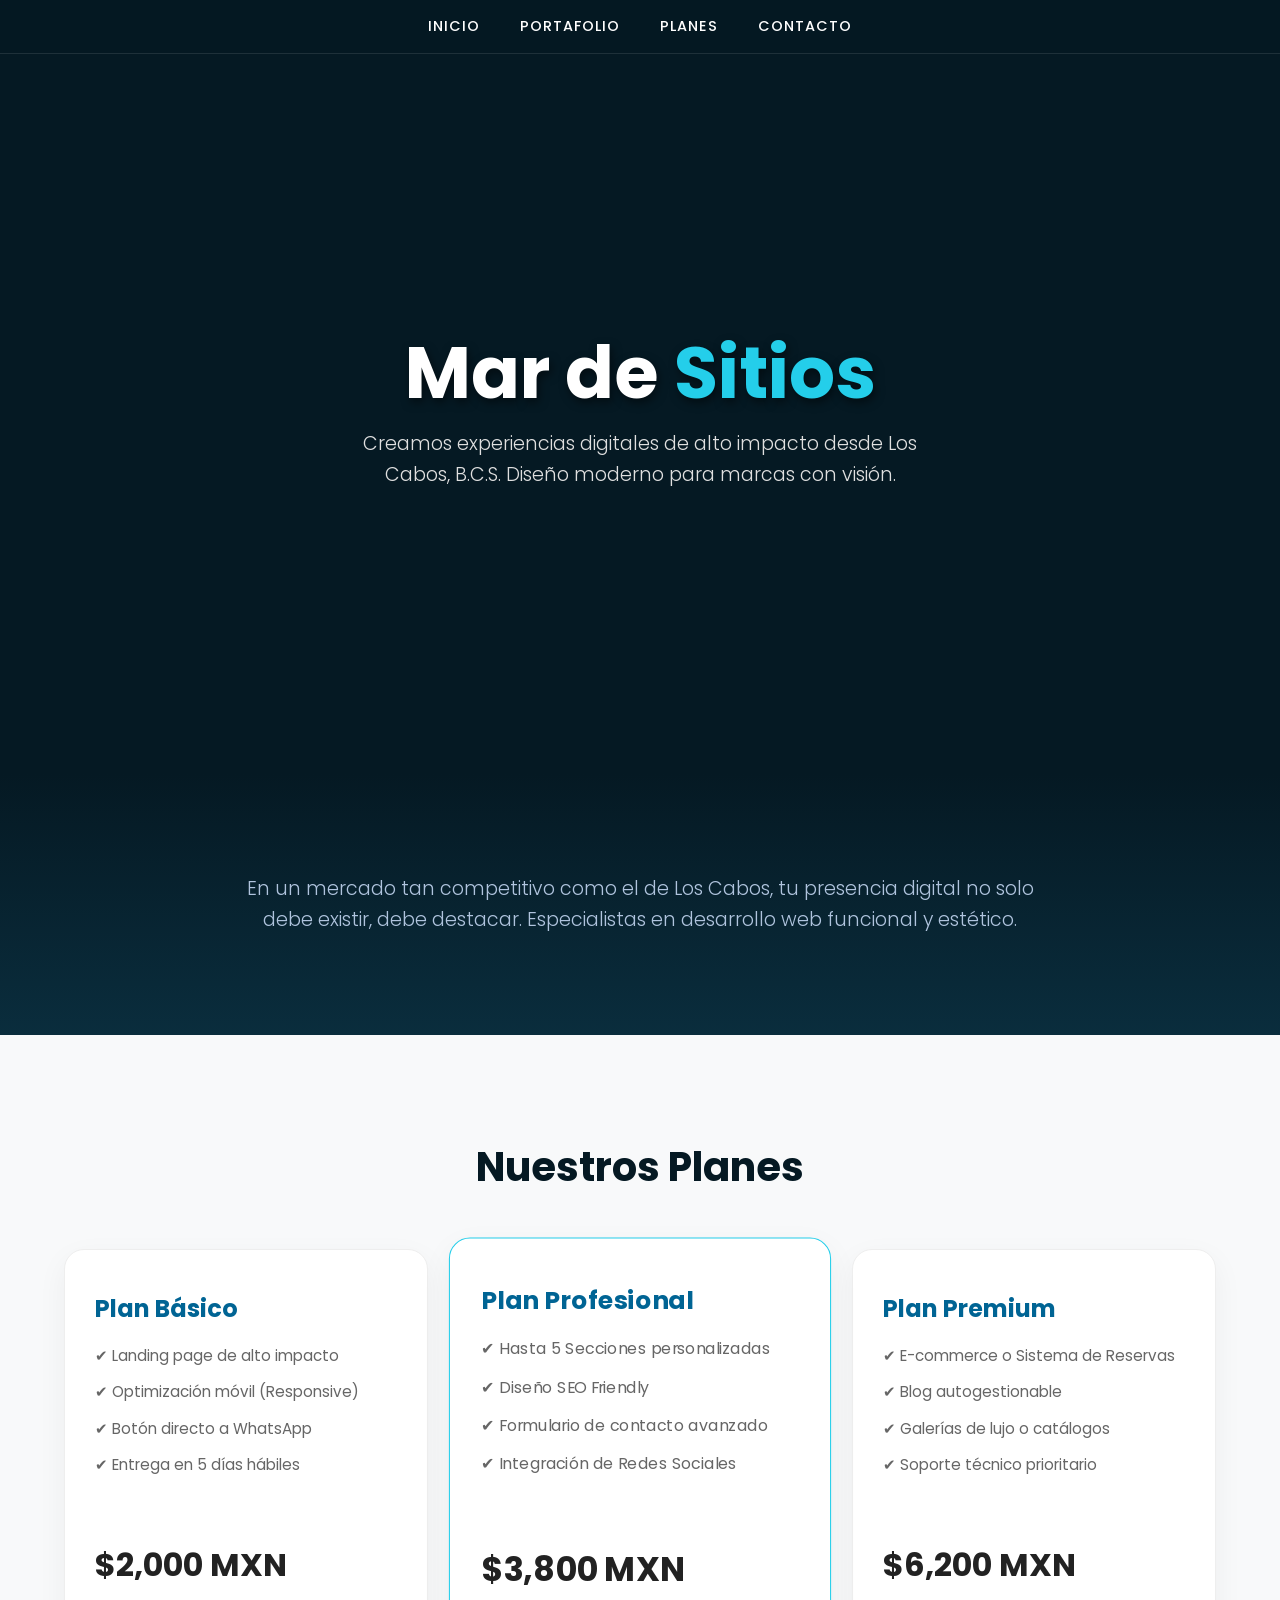
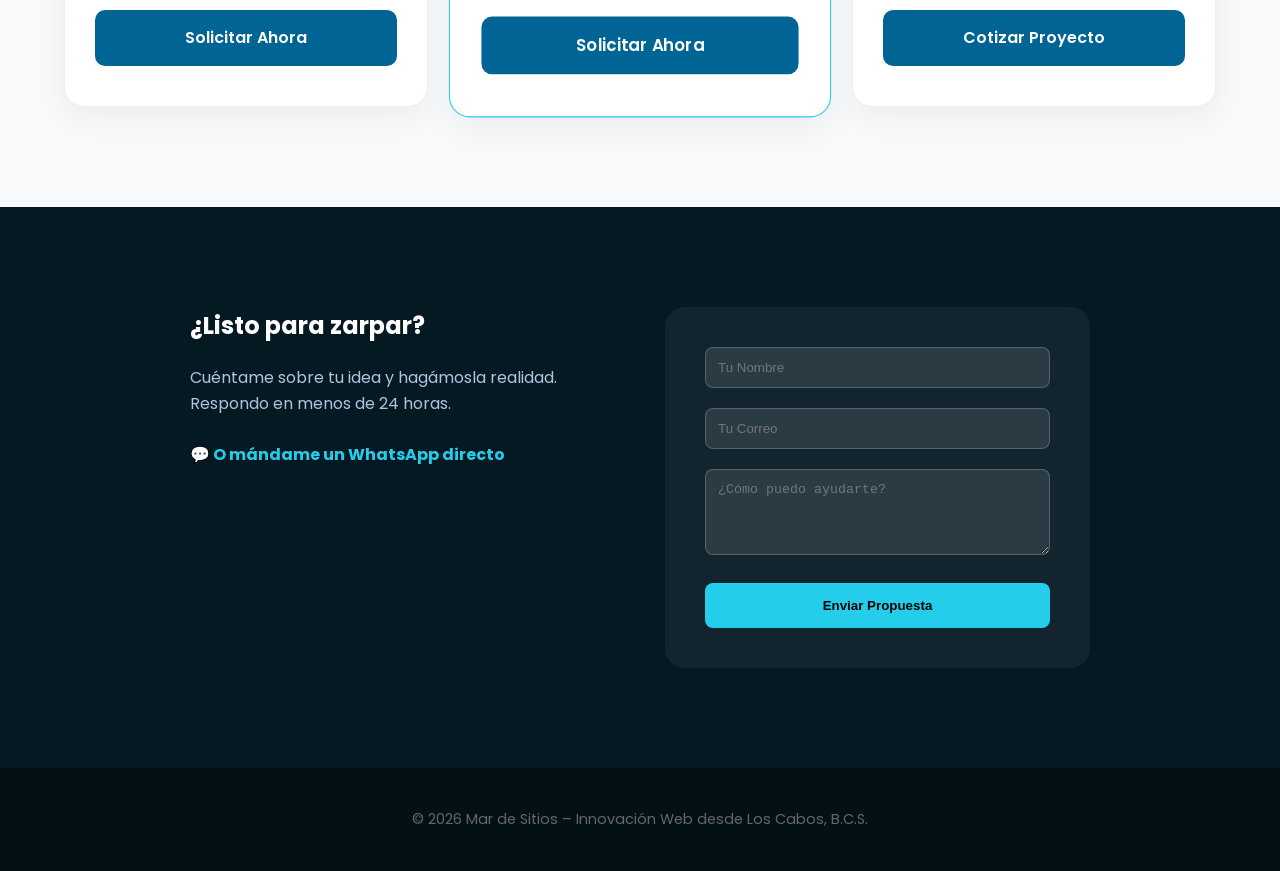
==== index.html @ 82cbaef1 "Add favicon link to index.html" ====
<!DOCTYPE html>
<html lang="es">
<head>
  <meta charset="UTF-8" />
  <meta name="viewport" content="width=device-width, initial-scale=1.0" />
  <title>Mar de Sitios | Diseño Web en Los Cabos</title>
  <link rel="icon" type="image/png" href="Images/favicon-ola.png" />
  <link href="https://fonts.googleapis.com/css2?family=Poppins:wght@300;400;600;700&display=swap" rel="stylesheet" />
  <style>
    :root {
      --primary-dark: #051923;
      --ocean-blue: #006494;
      --cyan-light: #24ceea;
      --white: #ffffff;
      --accent-gold: #f4bb33;
      --text-gray: #e0e0e0;
    }

    * {
      box-sizing: border-box;
      margin: 0;
      padding: 0;
    }

    body {
      font-family: "Poppins", sans-serif;
      background-color: var(--primary-dark);
      color: var(--white);
      line-height: 1.6;
      overflow-x: hidden;
    }

    /* NAV MEJORADA */
    nav {
      background-color: rgba(5, 25, 35, 0.95);
      padding: 15px 5%;
      display: flex;
      justify-content: center;
      align-items: center;
      position: sticky;
      top: 0;
      z-index: 1000;
      backdrop-filter: blur(10px);
      border-bottom: 1px solid rgba(255, 255, 255, 0.1);
    }

    nav a {
      color: var(--white);
      text-decoration: none;
      margin: 0 20px;
      font-size: 0.9rem;
      font-weight: 500;
      text-transform: uppercase;
      letter-spacing: 1px;
      transition: color 0.3s ease;
    }

    nav a:hover {
      color: var(--cyan-light);
    }

    /* SECCIÓN HERO CON IMAGEN DE FONDO */
    .hero {
      position: relative;
      height: 80vh;
      min-height: 500px;
      display: flex;
      flex-direction: column;
      justify-content: center;
      align-items: center;
      text-align: center;
      background: linear-gradient(rgba(5, 25, 35, 0.7), rgba(5, 25, 35, 0.7)), 
                  url('Images/banner-mar-tecnologia.png'); /* Aquí puedes poner tu imagen Images/bannermardesitios.png */
      background-size: cover;
      background-position: center;
      background-attachment: fixed;
      padding: 20px;
    }

    .hero-title {
      font-size: clamp(2.5rem, 8vw, 4.5rem);
      font-weight: 700;
      line-height: 1;
      text-shadow: 2px 4px 10px rgba(0,0,0,0.5);
    }

    .hero-title span {
      color: var(--cyan-light);
    }

    .hero-subtitle {
      margin-top: 20px;
      font-size: 1.2rem;
      max-width: 600px;
      font-weight: 300;
      color: var(--text-gray);
    }

    /* SECCIÓN ABOUT REFINADA */
    .about {
      padding: 100px 10%;
      text-align: center;
      background: linear-gradient(180deg, var(--primary-dark) 0%, #0a2d3d 100%);
    }

    .about p {
      max-width: 800px;
      margin: 0 auto;
      font-size: 1.2rem;
      font-weight: 300;
      color: #b0c4de;
    }

    /* SECCIÓN PLANES (ESTILO MODERNO) */
    .pricing {
      padding: 100px 5%;
      background-color: #f8f9fa;
      color: #333;
    }

    .pricing h2 {
      text-align: center;
      font-size: 2.5rem;
      margin-bottom: 50px;
      color: var(--primary-dark);
    }

    .plans {
      display: grid;
      grid-template-columns: repeat(auto-fit, minmax(300px, 1fr));
      gap: 30px;
      max-width: 1200px;
      margin: 0 auto;
    }

    .plan-card {
      background: white;
      border-radius: 20px;
      padding: 40px 30px;
      box-shadow: 0 10px 30px rgba(0, 0, 0, 0.05);
      border: 1px solid #eee;
      display: flex;
      flex-direction: column;
      transition: all 0.3s ease;
    }

    .plan-card:hover {
      transform: translateY(-10px);
      box-shadow: 0 20px 40px rgba(0, 0, 0, 0.1);
      border-color: var(--cyan-light);
    }

    .plan-title {
      font-size: 1.5rem;
      color: var(--ocean-blue);
      margin-bottom: 15px;
    }

    .plan-price {
      font-size: 2rem;
      font-weight: 700;
      margin: 20px 0;
      color: #222;
    }

    .plan-features {
      list-style: none;
      margin-bottom: 30px;
      flex-grow: 1;
    }

    .plan-features li {
      margin-bottom: 12px;
      font-size: 0.95rem;
      color: #666;
    }

    .plan-button {
      background-color: var(--ocean-blue);
      color: white;
      padding: 15px;
      border: none;
      border-radius: 10px;
      font-weight: 600;
      cursor: pointer;
      transition: background 0.3s ease;
      text-decoration: none;
      text-align: center;
    }

    .plan-button:hover {
      background-color: var(--cyan-light);
    }

    /* FORMULARIO DE CONTACTO */
    .contact {
      padding: 100px 10%;
      background-color: var(--primary-dark);
    }

    .contact-container {
      max-width: 900px;
      margin: 0 auto;
      display: grid;
      grid-template-columns: 1fr 1fr;
      gap: 50px;
    }

    .contact-form {
      background: rgba(255, 255, 255, 0.05);
      padding: 40px;
      border-radius: 20px;
    }

    .contact-form input, .contact-form textarea {
      width: 100%;
      padding: 12px;
      background: rgba(255, 255, 255, 0.1);
      border: 1px solid rgba(255, 255, 255, 0.2);
      border-radius: 8px;
      color: white;
      margin-bottom: 20px;
      outline: none;
    }

    .contact-form button {
      width: 100%;
      padding: 15px;
      background: var(--cyan-light);
      border: none;
      border-radius: 8px;
      font-weight: 700;
      cursor: pointer;
    }

    footer {
      padding: 40px;
      text-align: center;
      background: #031117;
      font-size: 0.9rem;
      color: #666;
    }

    @media (max-width: 768px) {
      .contact-container { grid-template-columns: 1fr; }
      nav { flex-wrap: wrap; }
      nav a { margin: 5px 10px; }
    }
  </style>
</head>
<body>

  <nav>
    <a href="#inicio">Inicio</a>
    <a href="portafolio.html">Portafolio</a>
    <a href="#precios">Planes</a>
    <a href="#contacto">Contacto</a>
  </nav>

  <section class="hero" id="inicio">
    <h1 class="hero-title">Mar de <span>Sitios</span></h1>
    <p class="hero-subtitle">Creamos experiencias digitales de alto impacto desde Los Cabos, B.C.S. Diseño moderno para marcas con visión.</p>
  </section>

  <section class="about">
    <p>
      En un mercado tan competitivo como el de Los Cabos, tu presencia digital no solo debe existir, debe destacar. Especialistas en desarrollo web funcional y estético.
    </p>
  </section>

  <section class="pricing" id="precios">
    <h2>Nuestros Planes</h2>
    <div class="plans">
      <article class="plan-card">
        <h3 class="plan-title">Plan Básico</h3>
        <ul class="plan-features">
          <li>✔ Landing page de alto impacto</li>
          <li>✔ Optimización móvil (Responsive)</li>
          <li>✔ Botón directo a WhatsApp</li>
          <li>✔ Entrega en 5 días hábiles</li>
        </ul>
        <p class="plan-price">$2,000 MXN</p>
        <a href="https://wa.me/526241181978?text=Hola, quiero más info del Plan Básico" class="plan-button">Solicitar Ahora</a>
      </article>

      <article class="plan-card" style="border-color: var(--cyan-light); transform: scale(1.05);">
        <h3 class="plan-title">Plan Profesional</h3>
        <ul class="plan-features">
          <li>✔ Hasta 5 Secciones personalizadas</li>
          <li>✔ Diseño SEO Friendly</li>
          <li>✔ Formulario de contacto avanzado</li>
          <li>✔ Integración de Redes Sociales</li>
        </ul>
        <p class="plan-price">$3,800 MXN</p>
        <a href="https://wa.me/526241181978?text=Hola, me interesa el Plan Profesional" class="plan-button">Solicitar Ahora</a>
      </article>

      <article class="plan-card">
        <h3 class="plan-title">Plan Premium</h3>
        <ul class="plan-features">
          <li>✔ E-commerce o Sistema de Reservas</li>
          <li>✔ Blog autogestionable</li>
          <li>✔ Galerías de lujo o catálogos</li>
          <li>✔ Soporte técnico prioritario</li>
        </ul>
        <p class="plan-price">$6,200 MXN</p>
        <a href="https://wa.me/526241181978?text=Hola, quiero cotizar el Plan Premium" class="plan-button">Cotizar Proyecto</a>
      </article>
    </div>
  </section>

  <section class="contact" id="contacto">
    <div class="contact-container">
      <div>
        <h2>¿Listo para zarpar?</h2>
        <p style="margin-top: 20px; color: #b0c4de;">Cuéntame sobre tu idea y hagámosla realidad. Respondo en menos de 24 horas.</p>
        <br>
        <a href="https://wa.me/526241181978" style="color: var(--cyan-light); text-decoration: none; font-weight: 700;">💬 O mándame un WhatsApp directo</a>
      </div>
      <form class="contact-form" action="https://formsubmit.co/tu_correo@ejemplo.com" method="POST">
        <input type="text" name="name" placeholder="Tu Nombre" required />
        <input type="email" name="email" placeholder="Tu Correo" required />
        <textarea name="message" rows="4" placeholder="¿Cómo puedo ayudarte?" required></textarea>
        <button type="submit">Enviar Propuesta</button>
      </form>
    </div>
  </section>

  <footer>
    &copy; 2026 Mar de Sitios – Innovación Web desde Los Cabos, B.C.S.
  </footer>

</body>
</html>
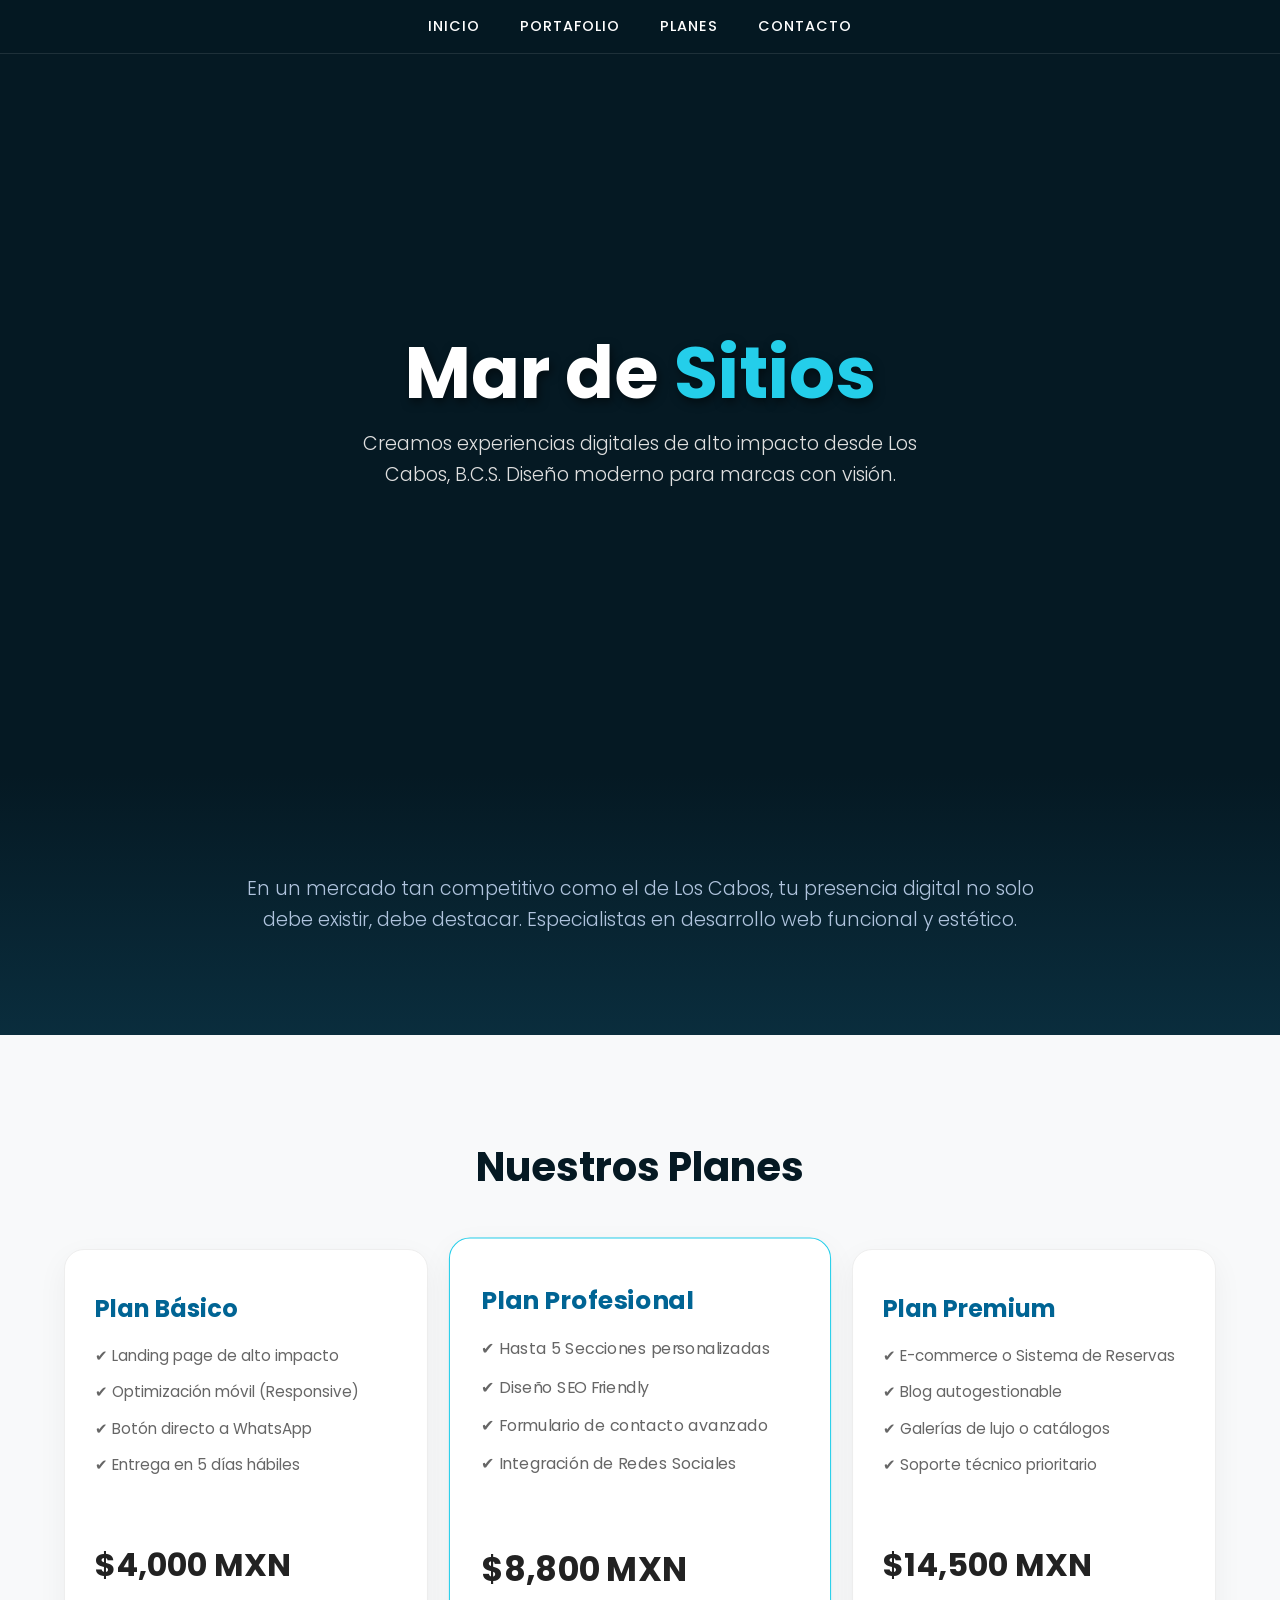
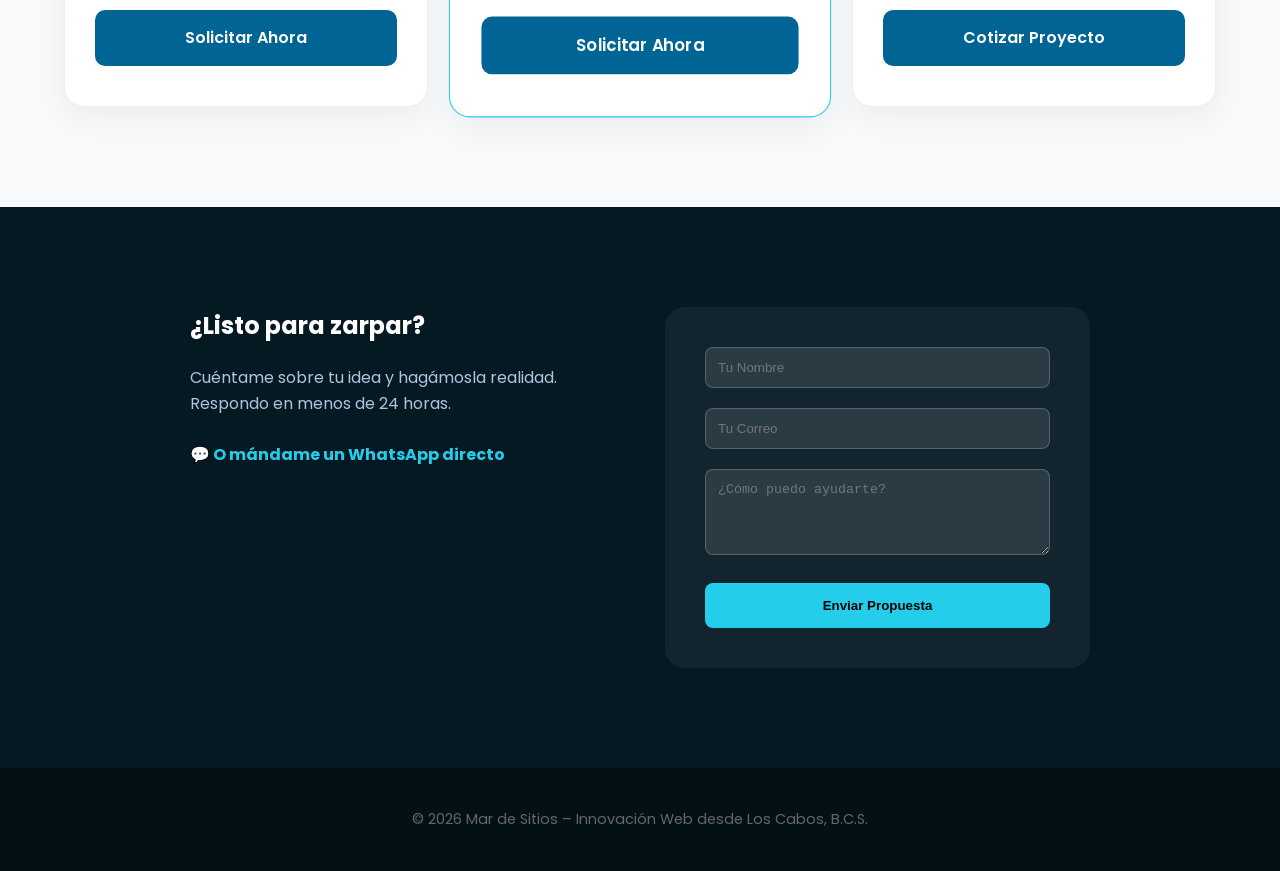
==== commit 0377073c: "Update plan prices in index.html" ====
--- a/index.html
+++ b/index.html
@@ -279,7 +279,7 @@
           <li>✔ Botón directo a WhatsApp</li>
           <li>✔ Entrega en 5 días hábiles</li>
         </ul>
-        <p class="plan-price">$2,000 MXN</p>
+        <p class="plan-price">$4,000 MXN</p>
         <a href="https://wa.me/526241181978?text=Hola, quiero más info del Plan Básico" class="plan-button">Solicitar Ahora</a>
       </article>
 
@@ -291,7 +291,7 @@
           <li>✔ Formulario de contacto avanzado</li>
           <li>✔ Integración de Redes Sociales</li>
         </ul>
-        <p class="plan-price">$3,800 MXN</p>
+        <p class="plan-price">$8,800 MXN</p>
         <a href="https://wa.me/526241181978?text=Hola, me interesa el Plan Profesional" class="plan-button">Solicitar Ahora</a>
       </article>
 
@@ -303,7 +303,7 @@
           <li>✔ Galerías de lujo o catálogos</li>
           <li>✔ Soporte técnico prioritario</li>
         </ul>
-        <p class="plan-price">$6,200 MXN</p>
+        <p class="plan-price">$14,500 MXN</p>
         <a href="https://wa.me/526241181978?text=Hola, quiero cotizar el Plan Premium" class="plan-button">Cotizar Proyecto</a>
       </article>
     </div>
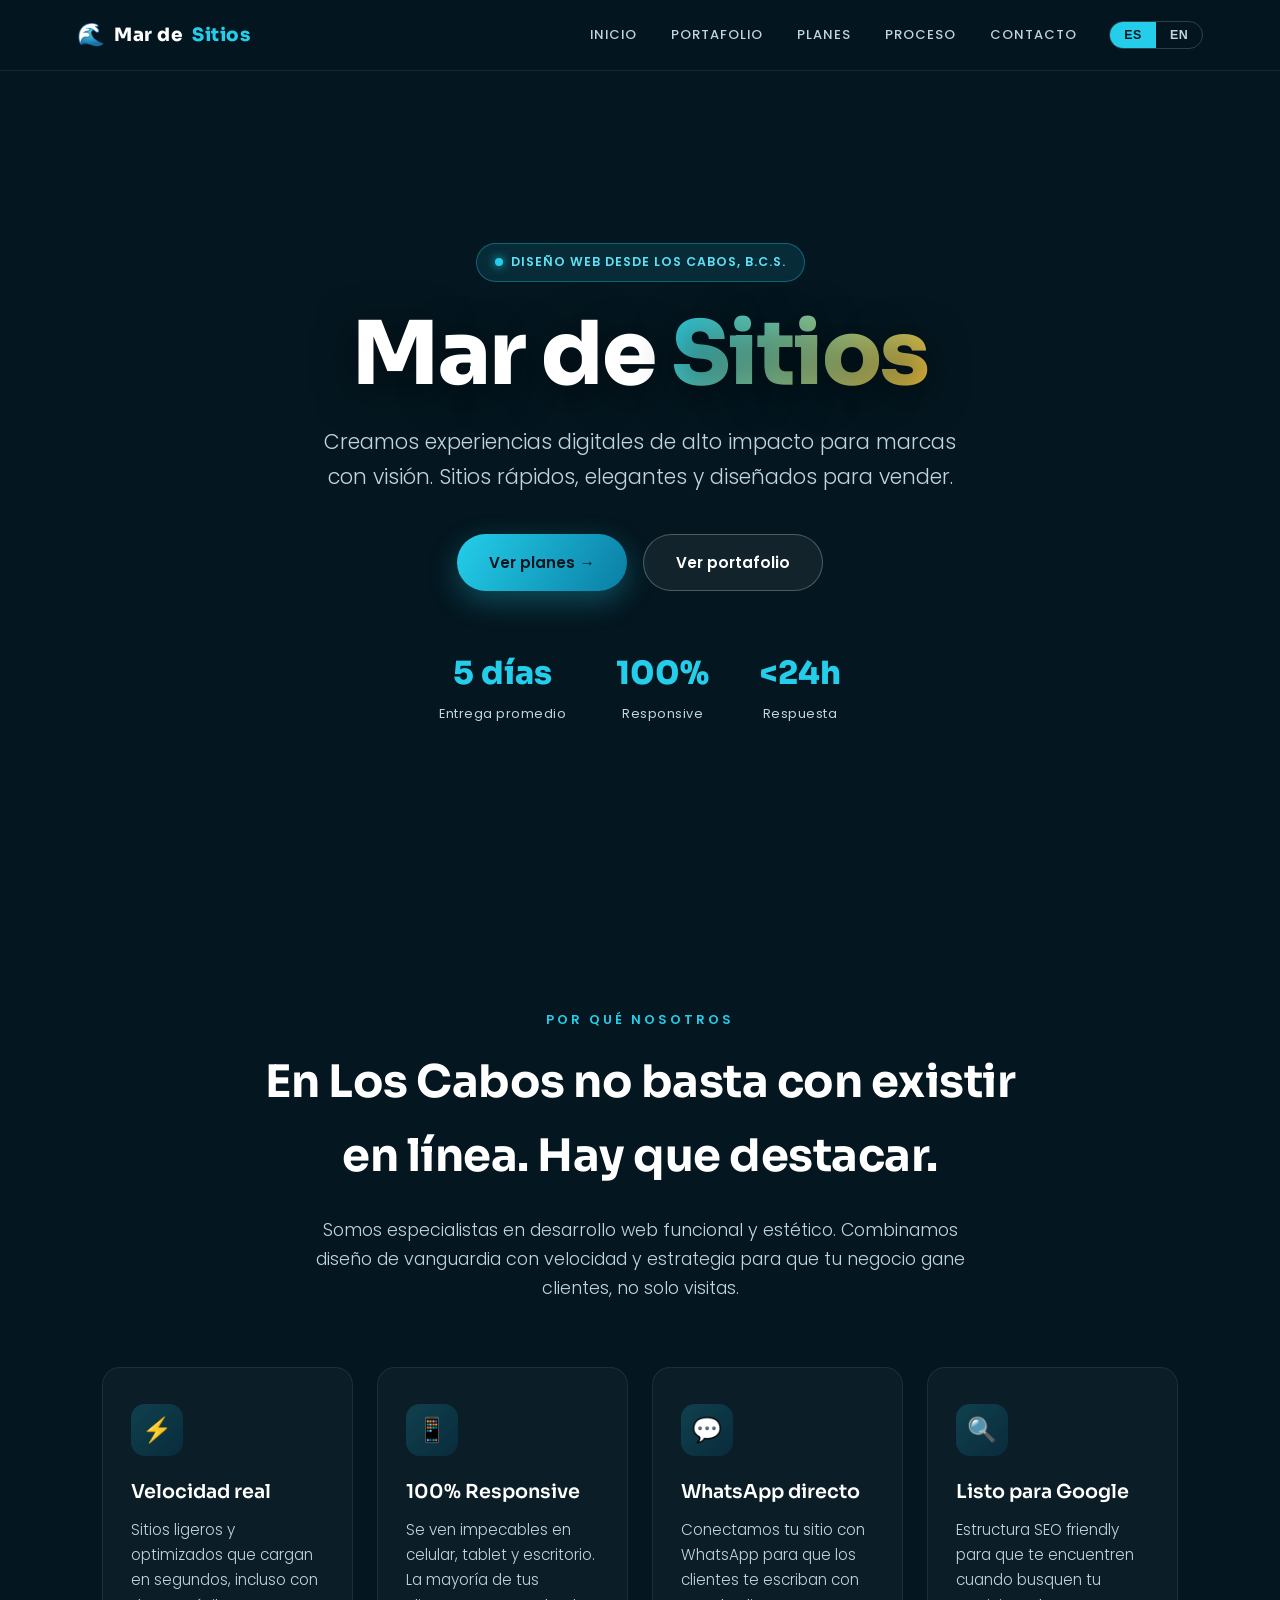
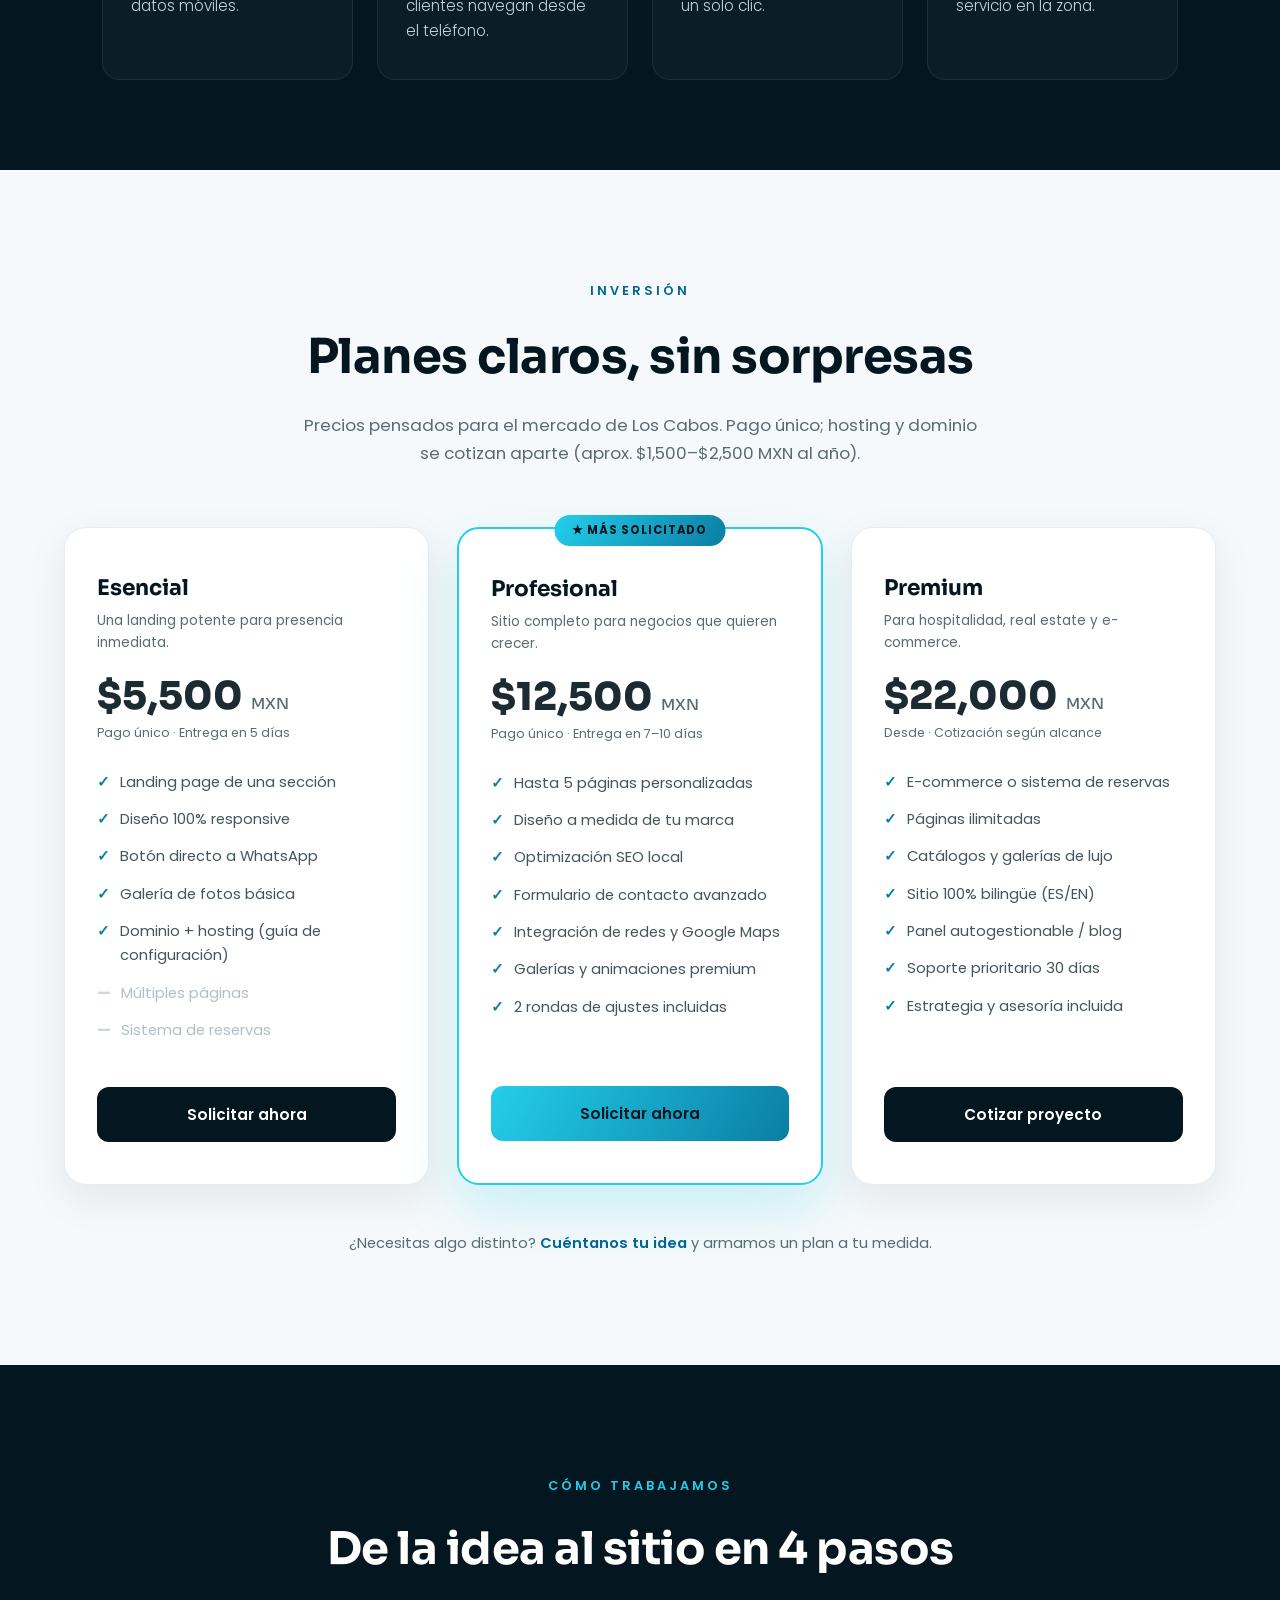
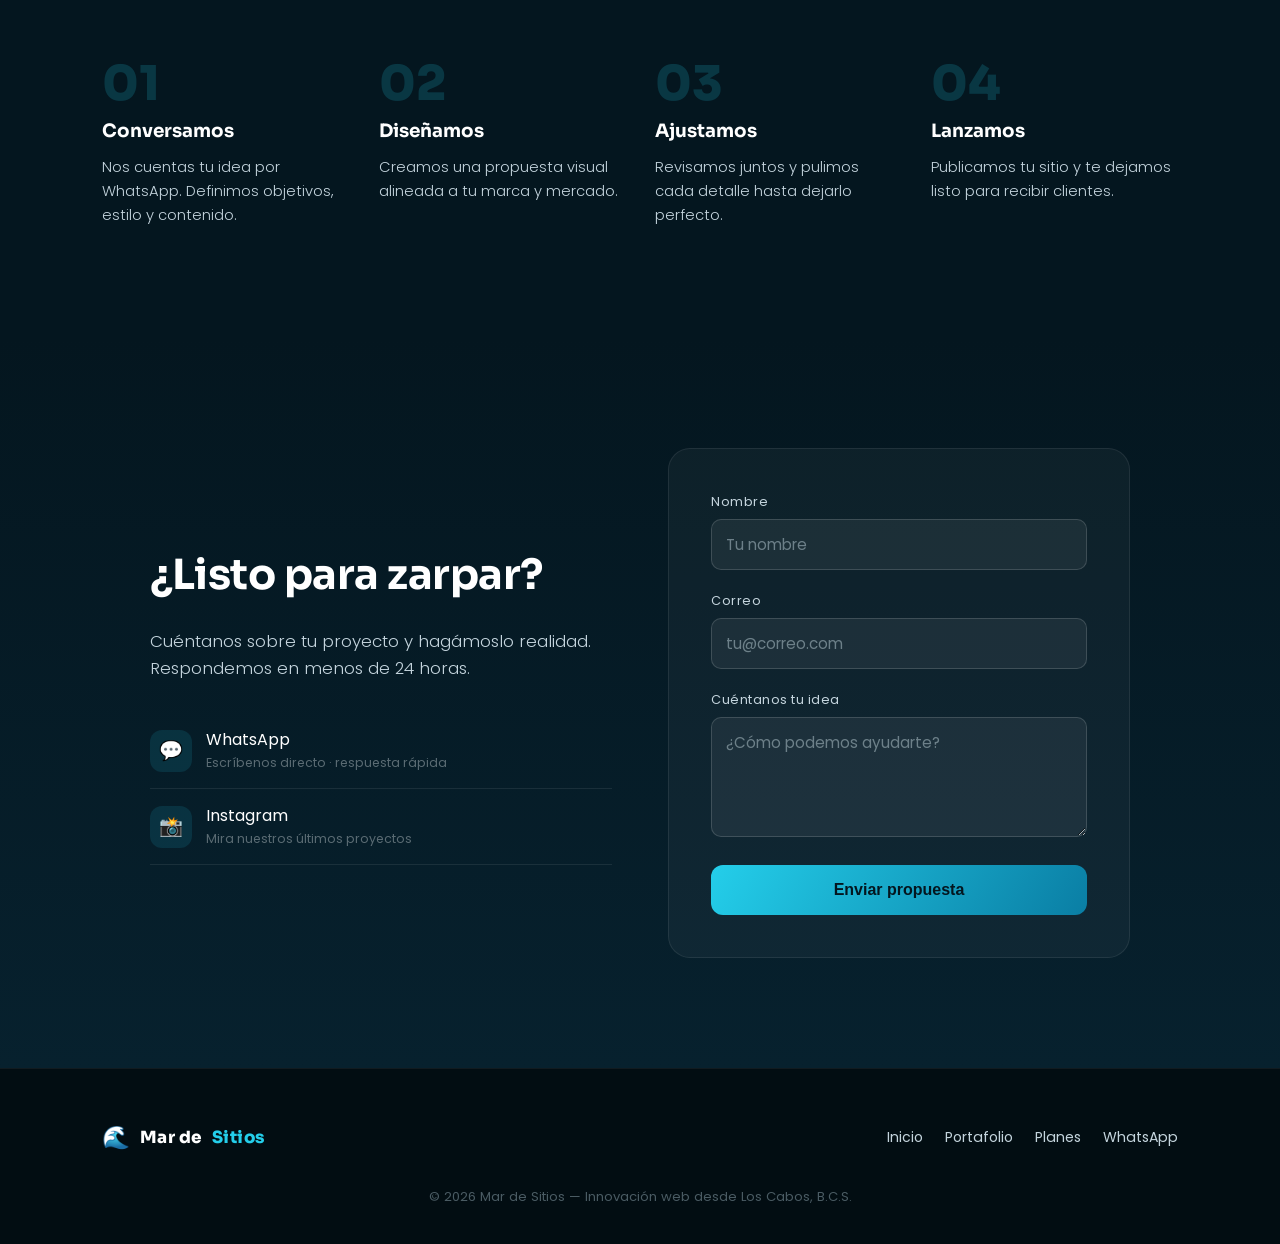
==== commit 55bc8ddc: "Update index.html" ====
--- a/index.html
+++ b/index.html
@@ -3,332 +3,785 @@
 <head>
   <meta charset="UTF-8" />
   <meta name="viewport" content="width=device-width, initial-scale=1.0" />
-  <title>Mar de Sitios | Diseño Web en Los Cabos</title>
+  <title>Mar de Sitios | Diseño y Desarrollo Web en Los Cabos</title>
+  <meta name="description" content="Diseño y desarrollo de páginas web profesionales en Los Cabos, B.C.S. Sitios modernos, rápidos y optimizados para móviles. Web design in Los Cabos." />
   <link rel="icon" type="image/png" href="Images/favicon-ola.png" />
-  <link href="https://fonts.googleapis.com/css2?family=Poppins:wght@300;400;600;700&display=swap" rel="stylesheet" />
+  <link rel="preconnect" href="https://fonts.googleapis.com" />
+  <link rel="preconnect" href="https://fonts.gstatic.com" crossorigin />
+  <link href="https://fonts.googleapis.com/css2?family=Poppins:wght@300;400;500;600;700&family=Sora:wght@400;600;700;800&display=swap" rel="stylesheet" />
   <style>
     :root {
-      --primary-dark: #051923;
+      --primary-dark: #04161f;
+      --deep: #051923;
       --ocean-blue: #006494;
+      --ocean-mid: #0a7ea4;
       --cyan-light: #24ceea;
+      --cyan-soft: #5fe0f5;
       --white: #ffffff;
       --accent-gold: #f4bb33;
-      --text-gray: #e0e0e0;
-    }
-
-    * {
-      box-sizing: border-box;
-      margin: 0;
-      padding: 0;
-    }
+      --text-gray: #c4d4dd;
+      --surface-light: #f6f9fb;
+      --ink: #1c2a31;
+      --ink-soft: #5a6b73;
+    }
+
+    * { box-sizing: border-box; margin: 0; padding: 0; }
+
+    html { scroll-behavior: smooth; }
 
     body {
       font-family: "Poppins", sans-serif;
       background-color: var(--primary-dark);
       color: var(--white);
-      line-height: 1.6;
+      line-height: 1.65;
       overflow-x: hidden;
     }
 
-    /* NAV MEJORADA */
+    h1, h2, h3, .brand { font-family: "Sora", sans-serif; }
+
+    /* ===== NAV ===== */
     nav {
-      background-color: rgba(5, 25, 35, 0.95);
-      padding: 15px 5%;
-      display: flex;
-      justify-content: center;
+      background-color: rgba(4, 22, 31, 0.85);
+      padding: 16px 6%;
+      display: flex;
+      justify-content: space-between;
       align-items: center;
       position: sticky;
       top: 0;
       z-index: 1000;
-      backdrop-filter: blur(10px);
-      border-bottom: 1px solid rgba(255, 255, 255, 0.1);
-    }
-
-    nav a {
+      backdrop-filter: blur(14px);
+      border-bottom: 1px solid rgba(255, 255, 255, 0.08);
+    }
+
+    .brand {
+      font-weight: 800;
+      font-size: 1.15rem;
+      letter-spacing: 0.5px;
       color: var(--white);
+      display: flex;
+      align-items: center;
+      gap: 9px;
       text-decoration: none;
-      margin: 0 20px;
-      font-size: 0.9rem;
+    }
+    .brand .wave { color: var(--cyan-light); font-size: 1.4rem; }
+    .brand span { color: var(--cyan-light); }
+
+    .nav-links { display: flex; align-items: center; gap: 6px; }
+
+    nav a.link {
+      color: var(--text-gray);
+      text-decoration: none;
+      padding: 8px 14px;
+      font-size: 0.82rem;
       font-weight: 500;
       text-transform: uppercase;
       letter-spacing: 1px;
-      transition: color 0.3s ease;
-    }
-
-    nav a:hover {
-      color: var(--cyan-light);
-    }
-
-    /* SECCIÓN HERO CON IMAGEN DE FONDO */
+      border-radius: 8px;
+      transition: color 0.25s ease, background 0.25s ease;
+    }
+    nav a.link:hover { color: var(--white); background: rgba(36, 206, 234, 0.12); }
+
+    .lang-toggle {
+      display: flex;
+      margin-left: 12px;
+      border: 1px solid rgba(255,255,255,0.18);
+      border-radius: 30px;
+      overflow: hidden;
+    }
+    .lang-toggle button {
+      background: transparent;
+      color: var(--text-gray);
+      border: none;
+      padding: 6px 14px;
+      font-size: 0.78rem;
+      font-weight: 700;
+      cursor: pointer;
+      letter-spacing: 0.5px;
+      transition: all 0.25s ease;
+    }
+    .lang-toggle button.active { background: var(--cyan-light); color: var(--primary-dark); }
+
+    /* ===== HERO ===== */
     .hero {
       position: relative;
-      height: 80vh;
-      min-height: 500px;
+      min-height: 92vh;
       display: flex;
       flex-direction: column;
       justify-content: center;
       align-items: center;
       text-align: center;
-      background: linear-gradient(rgba(5, 25, 35, 0.7), rgba(5, 25, 35, 0.7)), 
-                  url('Images/banner-mar-tecnologia.png'); /* Aquí puedes poner tu imagen Images/bannermardesitios.png */
+      background: linear-gradient(rgba(4, 22, 31, 0.78), rgba(4, 22, 31, 0.92)),
+                  url('Images/banner-mar-tecnologia.png');
       background-size: cover;
       background-position: center;
-      background-attachment: fixed;
-      padding: 20px;
-    }
+      padding: 40px 20px;
+      overflow: hidden;
+    }
+
+    .hero::after {
+      content: "";
+      position: absolute;
+      bottom: -1px; left: 0; width: 100%; height: 120px;
+      background: linear-gradient(to top, var(--primary-dark), transparent);
+      pointer-events: none;
+    }
+
+    .hero-badge {
+      display: inline-flex;
+      align-items: center;
+      gap: 8px;
+      background: rgba(36, 206, 234, 0.12);
+      border: 1px solid rgba(36, 206, 234, 0.35);
+      color: var(--cyan-soft);
+      padding: 8px 18px;
+      border-radius: 30px;
+      font-size: 0.78rem;
+      font-weight: 600;
+      letter-spacing: 1px;
+      text-transform: uppercase;
+      margin-bottom: 28px;
+      backdrop-filter: blur(6px);
+    }
+    .hero-badge .dot {
+      width: 8px; height: 8px; border-radius: 50%;
+      background: var(--cyan-light);
+      box-shadow: 0 0 10px var(--cyan-light);
+      animation: pulse 1.8s infinite;
+    }
+    @keyframes pulse { 0%,100%{opacity:1;} 50%{opacity:0.35;} }
 
     .hero-title {
-      font-size: clamp(2.5rem, 8vw, 4.5rem);
-      font-weight: 700;
-      line-height: 1;
-      text-shadow: 2px 4px 10px rgba(0,0,0,0.5);
-    }
-
+      font-size: clamp(2.8rem, 9vw, 5.5rem);
+      font-weight: 800;
+      line-height: 1.02;
+      letter-spacing: -1.5px;
+      text-shadow: 0 8px 40px rgba(0,0,0,0.5);
+    }
     .hero-title span {
-      color: var(--cyan-light);
+      background: linear-gradient(120deg, var(--cyan-light), var(--accent-gold));
+      -webkit-background-clip: text;
+      background-clip: text;
+      -webkit-text-fill-color: transparent;
     }
 
     .hero-subtitle {
-      margin-top: 20px;
-      font-size: 1.2rem;
-      max-width: 600px;
+      margin: 26px auto 0;
+      font-size: clamp(1rem, 2.4vw, 1.3rem);
+      max-width: 640px;
       font-weight: 300;
       color: var(--text-gray);
     }
 
-    /* SECCIÓN ABOUT REFINADA */
+    .hero-cta {
+      margin-top: 40px;
+      display: flex;
+      gap: 16px;
+      flex-wrap: wrap;
+      justify-content: center;
+    }
+
+    .btn {
+      display: inline-flex;
+      align-items: center;
+      gap: 10px;
+      padding: 15px 32px;
+      border-radius: 40px;
+      font-weight: 600;
+      font-size: 0.95rem;
+      text-decoration: none;
+      cursor: pointer;
+      border: none;
+      transition: transform 0.25s ease, box-shadow 0.25s ease, background 0.25s ease;
+    }
+    .btn-primary {
+      background: linear-gradient(120deg, var(--cyan-light), var(--ocean-mid));
+      color: var(--primary-dark);
+      box-shadow: 0 10px 30px rgba(36, 206, 234, 0.3);
+    }
+    .btn-primary:hover { transform: translateY(-3px); box-shadow: 0 16px 40px rgba(36, 206, 234, 0.45); }
+    .btn-ghost {
+      background: rgba(255,255,255,0.06);
+      color: var(--white);
+      border: 1px solid rgba(255,255,255,0.25);
+    }
+    .btn-ghost:hover { background: rgba(255,255,255,0.12); transform: translateY(-3px); }
+
+    .hero-stats {
+      margin-top: 56px;
+      display: flex;
+      gap: 50px;
+      flex-wrap: wrap;
+      justify-content: center;
+    }
+    .stat strong {
+      display: block;
+      font-family: "Sora", sans-serif;
+      font-size: 2rem;
+      font-weight: 800;
+      color: var(--cyan-light);
+    }
+    .stat span { font-size: 0.8rem; color: var(--text-gray); letter-spacing: 0.5px; }
+
+    /* ===== ABOUT / FEATURES ===== */
     .about {
-      padding: 100px 10%;
+      padding: 110px 8% 90px;
       text-align: center;
-      background: linear-gradient(180deg, var(--primary-dark) 0%, #0a2d3d 100%);
-    }
-
-    .about p {
-      max-width: 800px;
+      position: relative;
+    }
+    .section-tag {
+      color: var(--cyan-light);
+      font-weight: 600;
+      font-size: 0.8rem;
+      letter-spacing: 3px;
+      text-transform: uppercase;
+      margin-bottom: 16px;
+      display: block;
+    }
+    .about h2 {
+      font-size: clamp(1.8rem, 4.5vw, 2.8rem);
+      font-weight: 700;
+      max-width: 760px;
+      margin: 0 auto 22px;
+      letter-spacing: -0.5px;
+    }
+    .about > p {
+      max-width: 680px;
+      margin: 0 auto 64px;
+      font-size: 1.1rem;
+      font-weight: 300;
+      color: var(--text-gray);
+    }
+
+    .features {
+      display: grid;
+      grid-template-columns: repeat(auto-fit, minmax(250px, 1fr));
+      gap: 24px;
+      max-width: 1080px;
       margin: 0 auto;
-      font-size: 1.2rem;
-      font-weight: 300;
-      color: #b0c4de;
-    }
-
-    /* SECCIÓN PLANES (ESTILO MODERNO) */
+    }
+    .feature {
+      background: rgba(255,255,255,0.03);
+      border: 1px solid rgba(255,255,255,0.08);
+      border-radius: 18px;
+      padding: 36px 28px;
+      text-align: left;
+      transition: transform 0.3s ease, border-color 0.3s ease, background 0.3s ease;
+    }
+    .feature:hover { transform: translateY(-8px); border-color: rgba(36,206,234,0.4); background: rgba(36,206,234,0.05); }
+    .feature .icon {
+      width: 52px; height: 52px;
+      border-radius: 14px;
+      display: flex; align-items: center; justify-content: center;
+      font-size: 1.5rem;
+      background: linear-gradient(135deg, rgba(36,206,234,0.2), rgba(0,100,148,0.2));
+      margin-bottom: 20px;
+    }
+    .feature h3 { font-size: 1.2rem; margin-bottom: 10px; font-weight: 600; }
+    .feature p { font-size: 0.95rem; color: var(--text-gray); font-weight: 300; }
+
+    /* ===== PRICING ===== */
     .pricing {
-      padding: 100px 5%;
-      background-color: #f8f9fa;
-      color: #333;
-    }
-
-    .pricing h2 {
-      text-align: center;
-      font-size: 2.5rem;
-      margin-bottom: 50px;
+      padding: 110px 5%;
+      background: var(--surface-light);
+      color: var(--ink);
+    }
+    .pricing-head { text-align: center; max-width: 680px; margin: 0 auto 60px; }
+    .pricing-head .section-tag { color: var(--ocean-blue); }
+    .pricing-head h2 {
+      font-size: clamp(2rem, 5vw, 3rem);
       color: var(--primary-dark);
-    }
+      letter-spacing: -0.5px;
+      margin-bottom: 16px;
+    }
+    .pricing-head p { color: var(--ink-soft); font-size: 1.05rem; }
 
     .plans {
       display: grid;
-      grid-template-columns: repeat(auto-fit, minmax(300px, 1fr));
-      gap: 30px;
-      max-width: 1200px;
+      grid-template-columns: repeat(auto-fit, minmax(290px, 1fr));
+      gap: 28px;
+      max-width: 1180px;
       margin: 0 auto;
+      align-items: stretch;
     }
 
     .plan-card {
       background: white;
-      border-radius: 20px;
-      padding: 40px 30px;
-      box-shadow: 0 10px 30px rgba(0, 0, 0, 0.05);
-      border: 1px solid #eee;
+      border-radius: 22px;
+      padding: 42px 32px;
+      box-shadow: 0 14px 40px rgba(5, 25, 35, 0.08);
+      border: 1px solid #e7edf1;
       display: flex;
       flex-direction: column;
-      transition: all 0.3s ease;
-    }
-
-    .plan-card:hover {
-      transform: translateY(-10px);
-      box-shadow: 0 20px 40px rgba(0, 0, 0, 0.1);
-      border-color: var(--cyan-light);
-    }
-
-    .plan-title {
-      font-size: 1.5rem;
-      color: var(--ocean-blue);
-      margin-bottom: 15px;
-    }
+      position: relative;
+      transition: transform 0.3s ease, box-shadow 0.3s ease;
+    }
+    .plan-card:hover { transform: translateY(-10px); box-shadow: 0 28px 55px rgba(5, 25, 35, 0.15); }
+
+    .plan-card.featured {
+      border: 2px solid var(--cyan-light);
+      box-shadow: 0 24px 55px rgba(36, 206, 234, 0.22);
+      transform: scale(1.03);
+    }
+    .plan-card.featured:hover { transform: scale(1.03) translateY(-10px); }
+
+    .plan-flag {
+      position: absolute;
+      top: -14px; left: 50%; transform: translateX(-50%);
+      background: linear-gradient(120deg, var(--cyan-light), var(--ocean-mid));
+      color: var(--primary-dark);
+      font-size: 0.72rem;
+      font-weight: 700;
+      letter-spacing: 1px;
+      text-transform: uppercase;
+      padding: 6px 18px;
+      border-radius: 30px;
+      white-space: nowrap;
+    }
+
+    .plan-title { font-size: 1.35rem; color: var(--primary-dark); font-weight: 700; margin-bottom: 4px; }
+    .plan-tagline { font-size: 0.85rem; color: var(--ink-soft); margin-bottom: 22px; min-height: 38px; }
 
     .plan-price {
-      font-size: 2rem;
-      font-weight: 700;
-      margin: 20px 0;
-      color: #222;
-    }
-
-    .plan-features {
-      list-style: none;
-      margin-bottom: 30px;
-      flex-grow: 1;
-    }
-
+      font-family: "Sora", sans-serif;
+      font-size: 2.4rem;
+      font-weight: 800;
+      color: var(--ink);
+      line-height: 1;
+    }
+    .plan-price small { font-size: 0.95rem; font-weight: 500; color: var(--ink-soft); }
+    .plan-price-note { font-size: 0.78rem; color: var(--ink-soft); margin: 8px 0 26px; }
+
+    .plan-features { list-style: none; margin-bottom: 32px; flex-grow: 1; }
     .plan-features li {
-      margin-bottom: 12px;
-      font-size: 0.95rem;
-      color: #666;
-    }
+      margin-bottom: 13px;
+      font-size: 0.92rem;
+      color: #44555d;
+      display: flex;
+      align-items: flex-start;
+      gap: 10px;
+    }
+    .plan-features li::before {
+      content: "✓";
+      color: var(--ocean-mid);
+      font-weight: 800;
+      flex-shrink: 0;
+    }
+    .plan-features li.muted { color: #b3bfc6; }
+    .plan-features li.muted::before { content: "—"; color: #cfd8dd; }
 
     .plan-button {
-      background-color: var(--ocean-blue);
+      background: var(--primary-dark);
       color: white;
       padding: 15px;
       border: none;
-      border-radius: 10px;
+      border-radius: 12px;
       font-weight: 600;
+      font-size: 0.95rem;
       cursor: pointer;
-      transition: background 0.3s ease;
       text-decoration: none;
       text-align: center;
-    }
-
-    .plan-button:hover {
-      background-color: var(--cyan-light);
-    }
-
-    /* FORMULARIO DE CONTACTO */
-    .contact {
-      padding: 100px 10%;
-      background-color: var(--primary-dark);
-    }
-
+      transition: background 0.3s ease, transform 0.2s ease;
+    }
+    .plan-button:hover { background: var(--ocean-blue); transform: translateY(-2px); }
+    .plan-card.featured .plan-button {
+      background: linear-gradient(120deg, var(--cyan-light), var(--ocean-mid));
+      color: var(--primary-dark);
+    }
+    .plan-card.featured .plan-button:hover { filter: brightness(1.05); }
+
+    .pricing-foot {
+      text-align: center;
+      margin-top: 46px;
+      color: var(--ink-soft);
+      font-size: 0.92rem;
+    }
+    .pricing-foot a { color: var(--ocean-blue); font-weight: 600; text-decoration: none; }
+
+    /* ===== PROCESS ===== */
+    .process { padding: 110px 8%; text-align: center; }
+    .process h2 { font-size: clamp(1.8rem, 4.5vw, 2.8rem); margin-bottom: 60px; letter-spacing: -0.5px; }
+    .steps {
+      display: grid;
+      grid-template-columns: repeat(auto-fit, minmax(220px, 1fr));
+      gap: 30px;
+      max-width: 1080px;
+      margin: 0 auto;
+    }
+    .step { text-align: left; position: relative; padding-top: 14px; }
+    .step .num {
+      font-family: "Sora", sans-serif;
+      font-size: 3rem;
+      font-weight: 800;
+      color: rgba(36,206,234,0.18);
+      line-height: 1;
+      margin-bottom: 8px;
+    }
+    .step h3 { font-size: 1.15rem; margin-bottom: 8px; }
+    .step p { font-size: 0.92rem; color: var(--text-gray); font-weight: 300; }
+
+    /* ===== CONTACT ===== */
+    .contact { padding: 110px 8%; background: linear-gradient(180deg, var(--primary-dark), #07212e); }
     .contact-container {
-      max-width: 900px;
+      max-width: 980px;
       margin: 0 auto;
       display: grid;
       grid-template-columns: 1fr 1fr;
-      gap: 50px;
-    }
+      gap: 56px;
+      align-items: center;
+    }
+    .contact-info h2 { font-size: clamp(1.8rem, 4vw, 2.6rem); margin-bottom: 18px; letter-spacing: -0.5px; }
+    .contact-info p { color: var(--text-gray); font-size: 1.05rem; font-weight: 300; margin-bottom: 30px; }
+    .contact-channels a {
+      display: flex;
+      align-items: center;
+      gap: 14px;
+      color: var(--white);
+      text-decoration: none;
+      padding: 14px 0;
+      border-bottom: 1px solid rgba(255,255,255,0.08);
+      transition: color 0.25s ease;
+    }
+    .contact-channels a:hover { color: var(--cyan-light); }
+    .contact-channels .ch-icon {
+      width: 42px; height: 42px; border-radius: 12px;
+      background: rgba(36,206,234,0.12);
+      display: flex; align-items: center; justify-content: center; font-size: 1.2rem;
+      flex-shrink: 0;
+    }
+    .contact-channels small { display: block; color: var(--ink-soft); font-size: 0.78rem; }
 
     .contact-form {
-      background: rgba(255, 255, 255, 0.05);
-      padding: 40px;
-      border-radius: 20px;
-    }
-
+      background: rgba(255, 255, 255, 0.04);
+      padding: 42px;
+      border-radius: 22px;
+      border: 1px solid rgba(255,255,255,0.08);
+    }
+    .contact-form label {
+      display: block; font-size: 0.8rem; color: var(--text-gray);
+      margin-bottom: 7px; letter-spacing: 0.5px;
+    }
     .contact-form input, .contact-form textarea {
       width: 100%;
-      padding: 12px;
-      background: rgba(255, 255, 255, 0.1);
-      border: 1px solid rgba(255, 255, 255, 0.2);
-      border-radius: 8px;
+      padding: 13px 14px;
+      background: rgba(255, 255, 255, 0.06);
+      border: 1px solid rgba(255, 255, 255, 0.15);
+      border-radius: 10px;
       color: white;
       margin-bottom: 20px;
       outline: none;
-    }
-
+      font-family: inherit;
+      font-size: 0.95rem;
+      transition: border-color 0.25s ease;
+    }
+    .contact-form input:focus, .contact-form textarea:focus { border-color: var(--cyan-light); }
+    .contact-form input::placeholder, .contact-form textarea::placeholder { color: #6d8089; }
     .contact-form button {
       width: 100%;
-      padding: 15px;
-      background: var(--cyan-light);
+      padding: 16px;
+      background: linear-gradient(120deg, var(--cyan-light), var(--ocean-mid));
       border: none;
-      border-radius: 8px;
+      border-radius: 12px;
       font-weight: 700;
+      font-size: 1rem;
+      color: var(--primary-dark);
       cursor: pointer;
-    }
-
+      transition: transform 0.2s ease, filter 0.2s ease;
+    }
+    .contact-form button:hover { transform: translateY(-2px); filter: brightness(1.05); }
+
+    /* ===== FOOTER ===== */
     footer {
-      padding: 40px;
-      text-align: center;
-      background: #031117;
-      font-size: 0.9rem;
-      color: #666;
-    }
-
-    @media (max-width: 768px) {
-      .contact-container { grid-template-columns: 1fr; }
-      nav { flex-wrap: wrap; }
-      nav a { margin: 5px 10px; }
-    }
+      padding: 50px 8% 36px;
+      background: #020d12;
+      border-top: 1px solid rgba(255,255,255,0.06);
+    }
+    .footer-grid {
+      max-width: 1080px;
+      margin: 0 auto 30px;
+      display: flex;
+      justify-content: space-between;
+      flex-wrap: wrap;
+      gap: 24px;
+      align-items: center;
+    }
+    .footer-grid .brand { font-size: 1.05rem; }
+    .footer-links { display: flex; gap: 22px; flex-wrap: wrap; }
+    .footer-links a { color: var(--text-gray); text-decoration: none; font-size: 0.88rem; transition: color 0.25s; }
+    .footer-links a:hover { color: var(--cyan-light); }
+    .footer-copy { text-align: center; font-size: 0.82rem; color: #4a5b63; }
+
+    /* ===== REVEAL ===== */
+    .reveal { opacity: 0; transform: translateY(30px); transition: opacity 0.7s ease, transform 0.7s ease; }
+    .reveal.visible { opacity: 1; transform: translateY(0); }
+
+    /* ===== RESPONSIVE ===== */
+    @media (max-width: 860px) {
+      .contact-container { grid-template-columns: 1fr; gap: 40px; }
+      .plan-card.featured { transform: none; }
+      .plan-card.featured:hover { transform: translateY(-10px); }
+    }
+    @media (max-width: 720px) {
+      nav { flex-direction: column; gap: 12px; padding: 14px 5%; }
+      .nav-links { flex-wrap: wrap; justify-content: center; }
+      nav a.link { padding: 6px 10px; font-size: 0.72rem; }
+      .hero-stats { gap: 32px; }
+      .lang-toggle { margin-left: 0; }
+    }
+
+    /* Language visibility: hide inactive language. JS sets display inline so we just toggle a class root. */
+    body:not(.en) [data-en] { display: none !important; }
+    body.en [data-es] { display: none !important; }
   </style>
 </head>
 <body>
 
   <nav>
-    <a href="#inicio">Inicio</a>
-    <a href="portafolio.html">Portafolio</a>
-    <a href="#precios">Planes</a>
-    <a href="#contacto">Contacto</a>
+    <a href="index.html" class="brand"><span class="wave">🌊</span> Mar de <span>Sitios</span></a>
+    <div class="nav-links">
+      <a href="#inicio" class="link" data-es>Inicio</a><a href="#inicio" class="link" data-en>Home</a>
+      <a href="portafolio.html" class="link" data-es>Portafolio</a><a href="portafolio.html" class="link" data-en>Portfolio</a>
+      <a href="#precios" class="link" data-es>Planes</a><a href="#precios" class="link" data-en>Pricing</a>
+      <a href="#proceso" class="link" data-es>Proceso</a><a href="#proceso" class="link" data-en>Process</a>
+      <a href="#contacto" class="link" data-es>Contacto</a><a href="#contacto" class="link" data-en>Contact</a>
+      <div class="lang-toggle">
+        <button id="btn-es" class="active" onclick="setLang('es')">ES</button>
+        <button id="btn-en" onclick="setLang('en')">EN</button>
+      </div>
+    </div>
   </nav>
 
+  <!-- HERO -->
   <section class="hero" id="inicio">
-    <h1 class="hero-title">Mar de <span>Sitios</span></h1>
-    <p class="hero-subtitle">Creamos experiencias digitales de alto impacto desde Los Cabos, B.C.S. Diseño moderno para marcas con visión.</p>
+    <div class="hero-badge"><span class="dot"></span><span data-es>Diseño web desde Los Cabos, B.C.S.</span><span data-en>Web design from Los Cabos, B.C.S.</span></div>
+    <h1 class="hero-title" data-es>Mar de <span>Sitios</span></h1>
+    <h1 class="hero-title" data-en>Mar de <span>Sitios</span></h1>
+    <p class="hero-subtitle" data-es>Creamos experiencias digitales de alto impacto para marcas con visión. Sitios rápidos, elegantes y diseñados para vender.</p>
+    <p class="hero-subtitle" data-en>We build high-impact digital experiences for brands with vision. Fast, elegant websites designed to convert.</p>
+    <div class="hero-cta">
+      <a href="#precios" class="btn btn-primary" data-es>Ver planes →</a>
+      <a href="#precios" class="btn btn-primary" data-en>View pricing →</a>
+      <a href="portafolio.html" class="btn btn-ghost" data-es>Ver portafolio</a>
+      <a href="portafolio.html" class="btn btn-ghost" data-en>See our work</a>
+    </div>
+    <div class="hero-stats">
+      <div class="stat"><strong>5 días</strong><span data-es>Entrega promedio</span><span data-en>Avg. delivery</span></div>
+      <div class="stat"><strong>100%</strong><span data-es>Responsive</span><span data-en>Mobile-ready</span></div>
+      <div class="stat"><strong>&lt;24h</strong><span data-es>Respuesta</span><span data-en>Response time</span></div>
+    </div>
   </section>
 
-  <section class="about">
-    <p>
-      En un mercado tan competitivo como el de Los Cabos, tu presencia digital no solo debe existir, debe destacar. Especialistas en desarrollo web funcional y estético.
+  <!-- ABOUT + FEATURES -->
+  <section class="about reveal">
+    <span class="section-tag" data-es>Por qué nosotros</span><span class="section-tag" data-en>Why us</span>
+    <h2 data-es>En Los Cabos no basta con existir en línea. Hay que destacar.</h2>
+    <h2 data-en>In Los Cabos, being online isn't enough. You have to stand out.</h2>
+    <p data-es>Somos especialistas en desarrollo web funcional y estético. Combinamos diseño de vanguardia con velocidad y estrategia para que tu negocio gane clientes, no solo visitas.</p>
+    <p data-en>We specialize in web development that's both functional and beautiful. We blend cutting-edge design with speed and strategy so your business gains clients, not just visits.</p>
+
+    <div class="features">
+      <div class="feature">
+        <div class="icon">⚡</div>
+        <h3 data-es>Velocidad real</h3><h3 data-en>Real speed</h3>
+        <p data-es>Sitios ligeros y optimizados que cargan en segundos, incluso con datos móviles.</p>
+        <p data-en>Lightweight, optimized sites that load in seconds, even on mobile data.</p>
+      </div>
+      <div class="feature">
+        <div class="icon">📱</div>
+        <h3 data-es>100% Responsive</h3><h3 data-en>100% Responsive</h3>
+        <p data-es>Se ven impecables en celular, tablet y escritorio. La mayoría de tus clientes navegan desde el teléfono.</p>
+        <p data-en>Flawless on phone, tablet and desktop. Most of your clients browse from their phone.</p>
+      </div>
+      <div class="feature">
+        <div class="icon">💬</div>
+        <h3 data-es>WhatsApp directo</h3><h3 data-en>Direct WhatsApp</h3>
+        <p data-es>Conectamos tu sitio con WhatsApp para que los clientes te escriban con un solo clic.</p>
+        <p data-en>We wire your site to WhatsApp so clients can reach you in a single tap.</p>
+      </div>
+      <div class="feature">
+        <div class="icon">🔍</div>
+        <h3 data-es>Listo para Google</h3><h3 data-en>Google-ready</h3>
+        <p data-es>Estructura SEO friendly para que te encuentren cuando busquen tu servicio en la zona.</p>
+        <p data-en>SEO-friendly structure so people find you when they search for your service locally.</p>
+      </div>
+    </div>
+  </section>
+
+  <!-- PRICING -->
+  <section class="pricing" id="precios">
+    <div class="pricing-head reveal">
+      <span class="section-tag" data-es>Inversión</span><span class="section-tag" data-en>Investment</span>
+      <h2 data-es>Planes claros, sin sorpresas</h2><h2 data-en>Clear plans, no surprises</h2>
+      <p data-es>Precios pensados para el mercado de Los Cabos. Pago único; hosting y dominio se cotizan aparte (aprox. $1,500–$2,500 MXN al año).</p>
+      <p data-en>Pricing built for the Los Cabos market. One-time fee; hosting and domain quoted separately (approx. $1,500–$2,500 MXN/year).</p>
+    </div>
+
+    <div class="plans">
+      <!-- ESSENTIAL -->
+      <article class="plan-card reveal">
+        <h3 class="plan-title" data-es>Esencial</h3><h3 class="plan-title" data-en>Essential</h3>
+        <p class="plan-tagline" data-es>Una landing potente para presencia inmediata.</p>
+        <p class="plan-tagline" data-en>A powerful landing page for instant presence.</p>
+        <div class="plan-price">$5,500 <small>MXN</small></div>
+        <p class="plan-price-note" data-es>Pago único · Entrega en 5 días</p>
+        <p class="plan-price-note" data-en>One-time · 5-day delivery</p>
+        <ul class="plan-features">
+          <li data-es>Landing page de una sección</li><li data-en>Single-section landing page</li>
+          <li data-es>Diseño 100% responsive</li><li data-en>100% responsive design</li>
+          <li data-es>Botón directo a WhatsApp</li><li data-en>Direct WhatsApp button</li>
+          <li data-es>Galería de fotos básica</li><li data-en>Basic photo gallery</li>
+          <li data-es>Dominio + hosting (guía de configuración)</li><li data-en>Domain + hosting setup guide</li>
+          <li class="muted" data-es>Múltiples páginas</li><li class="muted" data-en>Multiple pages</li>
+          <li class="muted" data-es>Sistema de reservas</li><li class="muted" data-en>Booking system</li>
+        </ul>
+        <a href="https://wa.me/526241181978?text=Hola,%20quiero%20info%20del%20Plan%20Esencial%20de%20Mar%20de%20Sitios" class="plan-button" data-es>Solicitar ahora</a>
+        <a href="https://wa.me/526241181978?text=Hi,%20I'd%20like%20info%20about%20the%20Essential%20Plan" class="plan-button" data-en>Get started</a>
+      </article>
+
+      <!-- PROFESSIONAL -->
+      <article class="plan-card featured reveal">
+        <span class="plan-flag" data-es>★ Más solicitado</span><span class="plan-flag" data-en>★ Most popular</span>
+        <h3 class="plan-title" data-es>Profesional</h3><h3 class="plan-title" data-en>Professional</h3>
+        <p class="plan-tagline" data-es>Sitio completo para negocios que quieren crecer.</p>
+        <p class="plan-tagline" data-en>A complete site for businesses ready to grow.</p>
+        <div class="plan-price">$12,500 <small>MXN</small></div>
+        <p class="plan-price-note" data-es>Pago único · Entrega en 7–10 días</p>
+        <p class="plan-price-note" data-en>One-time · 7–10 day delivery</p>
+        <ul class="plan-features">
+          <li data-es>Hasta 5 páginas personalizadas</li><li data-en>Up to 5 custom pages</li>
+          <li data-es>Diseño a medida de tu marca</li><li data-en>Custom branded design</li>
+          <li data-es>Optimización SEO local</li><li data-en>Local SEO optimization</li>
+          <li data-es>Formulario de contacto avanzado</li><li data-en>Advanced contact form</li>
+          <li data-es>Integración de redes y Google Maps</li><li data-en>Social media + Google Maps</li>
+          <li data-es>Galerías y animaciones premium</li><li data-en>Premium galleries & animations</li>
+          <li data-es>2 rondas de ajustes incluidas</li><li data-en>2 revision rounds included</li>
+        </ul>
+        <a href="https://wa.me/526241181978?text=Hola,%20me%20interesa%20el%20Plan%20Profesional%20de%20Mar%20de%20Sitios" class="plan-button" data-es>Solicitar ahora</a>
+        <a href="https://wa.me/526241181978?text=Hi,%20I'm%20interested%20in%20the%20Professional%20Plan" class="plan-button" data-en>Get started</a>
+      </article>
+
+      <!-- PREMIUM -->
+      <article class="plan-card reveal">
+        <h3 class="plan-title" data-es>Premium</h3><h3 class="plan-title" data-en>Premium</h3>
+        <p class="plan-tagline" data-es>Para hospitalidad, real estate y e-commerce.</p>
+        <p class="plan-tagline" data-en>For hospitality, real estate & e-commerce.</p>
+        <div class="plan-price">$22,000 <small>MXN</small></div>
+        <p class="plan-price-note" data-es>Desde · Cotización según alcance</p>
+        <p class="plan-price-note" data-en>Starting at · Scope-based quote</p>
+        <ul class="plan-features">
+          <li data-es>E-commerce o sistema de reservas</li><li data-en>E-commerce or booking system</li>
+          <li data-es>Páginas ilimitadas</li><li data-en>Unlimited pages</li>
+          <li data-es>Catálogos y galerías de lujo</li><li data-en>Luxury catalogs & galleries</li>
+          <li data-es>Sitio 100% bilingüe (ES/EN)</li><li data-en>Fully bilingual site (ES/EN)</li>
+          <li data-es>Panel autogestionable / blog</li><li data-en>Self-managed CMS / blog</li>
+          <li data-es>Soporte prioritario 30 días</li><li data-en>30-day priority support</li>
+          <li data-es>Estrategia y asesoría incluida</li><li data-en>Strategy & consulting included</li>
+        </ul>
+        <a href="https://wa.me/526241181978?text=Hola,%20quiero%20cotizar%20el%20Plan%20Premium%20de%20Mar%20de%20Sitios" class="plan-button" data-es>Cotizar proyecto</a>
+        <a href="https://wa.me/526241181978?text=Hi,%20I'd%20like%20a%20quote%20for%20the%20Premium%20Plan" class="plan-button" data-en>Request a quote</a>
+      </article>
+    </div>
+
+    <p class="pricing-foot">
+      <span data-es>¿Necesitas algo distinto? <a href="#contacto">Cuéntanos tu idea</a> y armamos un plan a tu medida.</span>
+      <span data-en>Need something different? <a href="#contacto">Tell us your idea</a> and we'll tailor a plan for you.</span>
     </p>
   </section>
 
-  <section class="pricing" id="precios">
-    <h2>Nuestros Planes</h2>
-    <div class="plans">
-      <article class="plan-card">
-        <h3 class="plan-title">Plan Básico</h3>
-        <ul class="plan-features">
-          <li>✔ Landing page de alto impacto</li>
-          <li>✔ Optimización móvil (Responsive)</li>
-          <li>✔ Botón directo a WhatsApp</li>
-          <li>✔ Entrega en 5 días hábiles</li>
-        </ul>
-        <p class="plan-price">$4,000 MXN</p>
-        <a href="https://wa.me/526241181978?text=Hola, quiero más info del Plan Básico" class="plan-button">Solicitar Ahora</a>
-      </article>
-
-      <article class="plan-card" style="border-color: var(--cyan-light); transform: scale(1.05);">
-        <h3 class="plan-title">Plan Profesional</h3>
-        <ul class="plan-features">
-          <li>✔ Hasta 5 Secciones personalizadas</li>
-          <li>✔ Diseño SEO Friendly</li>
-          <li>✔ Formulario de contacto avanzado</li>
-          <li>✔ Integración de Redes Sociales</li>
-        </ul>
-        <p class="plan-price">$8,800 MXN</p>
-        <a href="https://wa.me/526241181978?text=Hola, me interesa el Plan Profesional" class="plan-button">Solicitar Ahora</a>
-      </article>
-
-      <article class="plan-card">
-        <h3 class="plan-title">Plan Premium</h3>
-        <ul class="plan-features">
-          <li>✔ E-commerce o Sistema de Reservas</li>
-          <li>✔ Blog autogestionable</li>
-          <li>✔ Galerías de lujo o catálogos</li>
-          <li>✔ Soporte técnico prioritario</li>
-        </ul>
-        <p class="plan-price">$14,500 MXN</p>
-        <a href="https://wa.me/526241181978?text=Hola, quiero cotizar el Plan Premium" class="plan-button">Cotizar Proyecto</a>
-      </article>
+  <!-- PROCESS -->
+  <section class="process reveal" id="proceso">
+    <span class="section-tag" data-es>Cómo trabajamos</span><span class="section-tag" data-en>How we work</span>
+    <h2 data-es>De la idea al sitio en 4 pasos</h2><h2 data-en>From idea to live site in 4 steps</h2>
+    <div class="steps">
+      <div class="step">
+        <div class="num">01</div>
+        <h3 data-es>Conversamos</h3><h3 data-en>We talk</h3>
+        <p data-es>Nos cuentas tu idea por WhatsApp. Definimos objetivos, estilo y contenido.</p>
+        <p data-en>You share your idea over WhatsApp. We define goals, style and content.</p>
+      </div>
+      <div class="step">
+        <div class="num">02</div>
+        <h3 data-es>Diseñamos</h3><h3 data-en>We design</h3>
+        <p data-es>Creamos una propuesta visual alineada a tu marca y mercado.</p>
+        <p data-en>We craft a visual proposal aligned to your brand and market.</p>
+      </div>
+      <div class="step">
+        <div class="num">03</div>
+        <h3 data-es>Ajustamos</h3><h3 data-en>We refine</h3>
+        <p data-es>Revisamos juntos y pulimos cada detalle hasta dejarlo perfecto.</p>
+        <p data-en>We review together and polish every detail until it's just right.</p>
+      </div>
+      <div class="step">
+        <div class="num">04</div>
+        <h3 data-es>Lanzamos</h3><h3 data-en>We launch</h3>
+        <p data-es>Publicamos tu sitio y te dejamos listo para recibir clientes.</p>
+        <p data-en>We publish your site and hand it over ready to win clients.</p>
+      </div>
     </div>
   </section>
 
+  <!-- CONTACT -->
   <section class="contact" id="contacto">
     <div class="contact-container">
-      <div>
-        <h2>¿Listo para zarpar?</h2>
-        <p style="margin-top: 20px; color: #b0c4de;">Cuéntame sobre tu idea y hagámosla realidad. Respondo en menos de 24 horas.</p>
-        <br>
-        <a href="https://wa.me/526241181978" style="color: var(--cyan-light); text-decoration: none; font-weight: 700;">💬 O mándame un WhatsApp directo</a>
-      </div>
-      <form class="contact-form" action="https://formsubmit.co/tu_correo@ejemplo.com" method="POST">
-        <input type="text" name="name" placeholder="Tu Nombre" required />
-        <input type="email" name="email" placeholder="Tu Correo" required />
-        <textarea name="message" rows="4" placeholder="¿Cómo puedo ayudarte?" required></textarea>
-        <button type="submit">Enviar Propuesta</button>
+      <div class="contact-info reveal">
+        <h2 data-es>¿Listo para zarpar?</h2><h2 data-en>Ready to set sail?</h2>
+        <p data-es>Cuéntanos sobre tu proyecto y hagámoslo realidad. Respondemos en menos de 24 horas.</p>
+        <p data-en>Tell us about your project and let's make it happen. We reply in under 24 hours.</p>
+        <div class="contact-channels">
+          <a href="https://wa.me/526241181978">
+            <span class="ch-icon">💬</span>
+            <span>WhatsApp<small data-es>Escríbenos directo · respuesta rápida</small><small data-en>Message us directly · fast reply</small></span>
+          </a>
+          <a href="https://www.instagram.com/" target="_blank" rel="noopener">
+            <span class="ch-icon">📸</span>
+            <span>Instagram<small data-es>Mira nuestros últimos proyectos</small><small data-en>See our latest projects</small></span>
+          </a>
+        </div>
+      </div>
+
+      <form class="contact-form reveal" action="https://formsubmit.co/tu_correo@ejemplo.com" method="POST">
+        <label data-es>Nombre</label><label data-en>Name</label>
+        <input type="text" name="name" placeholder="Tu nombre" required />
+        <label data-es>Correo</label><label data-en>Email</label>
+        <input type="email" name="email" placeholder="tu@correo.com" required />
+        <label data-es>Cuéntanos tu idea</label><label data-en>Tell us your idea</label>
+        <textarea name="message" rows="4" placeholder="¿Cómo podemos ayudarte?" required></textarea>
+        <button type="submit" data-es>Enviar propuesta</button>
+        <button type="submit" data-en>Send proposal</button>
       </form>
     </div>
   </section>
 
   <footer>
-    &copy; 2026 Mar de Sitios – Innovación Web desde Los Cabos, B.C.S.
+    <div class="footer-grid">
+      <a href="index.html" class="brand"><span class="wave">🌊</span> Mar de <span>Sitios</span></a>
+      <div class="footer-links">
+        <a href="#inicio" data-es>Inicio</a><a href="#inicio" data-en>Home</a>
+        <a href="portafolio.html" data-es>Portafolio</a><a href="portafolio.html" data-en>Portfolio</a>
+        <a href="#precios" data-es>Planes</a><a href="#precios" data-en>Pricing</a>
+        <a href="https://wa.me/526241181978">WhatsApp</a>
+      </div>
+    </div>
+    <p class="footer-copy">© 2026 Mar de Sitios — <span data-es>Innovación web desde Los Cabos, B.C.S.</span><span data-en>Web innovation from Los Cabos, B.C.S.</span></p>
   </footer>
 
+  <script>
+    function setLang(lang) {
+      document.body.classList.toggle('en', lang === 'en');
+      document.documentElement.lang = lang;
+      document.getElementById('btn-es').classList.toggle('active', lang === 'es');
+      document.getElementById('btn-en').classList.toggle('active', lang === 'en');
+      try { localStorage.setItem('mds-lang', lang); } catch(e) {}
+    }
+    (function() {
+      var saved = 'es';
+      try { saved = localStorage.getItem('mds-lang') || 'es'; } catch(e) {}
+      setLang(saved);
+    })();
+
+    const io = new IntersectionObserver((entries) => {
+      entries.forEach(e => { if (e.isIntersecting) { e.target.classList.add('visible'); io.unobserve(e.target); } });
+    }, { threshold: 0.12 });
+    document.querySelectorAll('.reveal').forEach(el => io.observe(el));
+  </script>
 </body>
 </html>
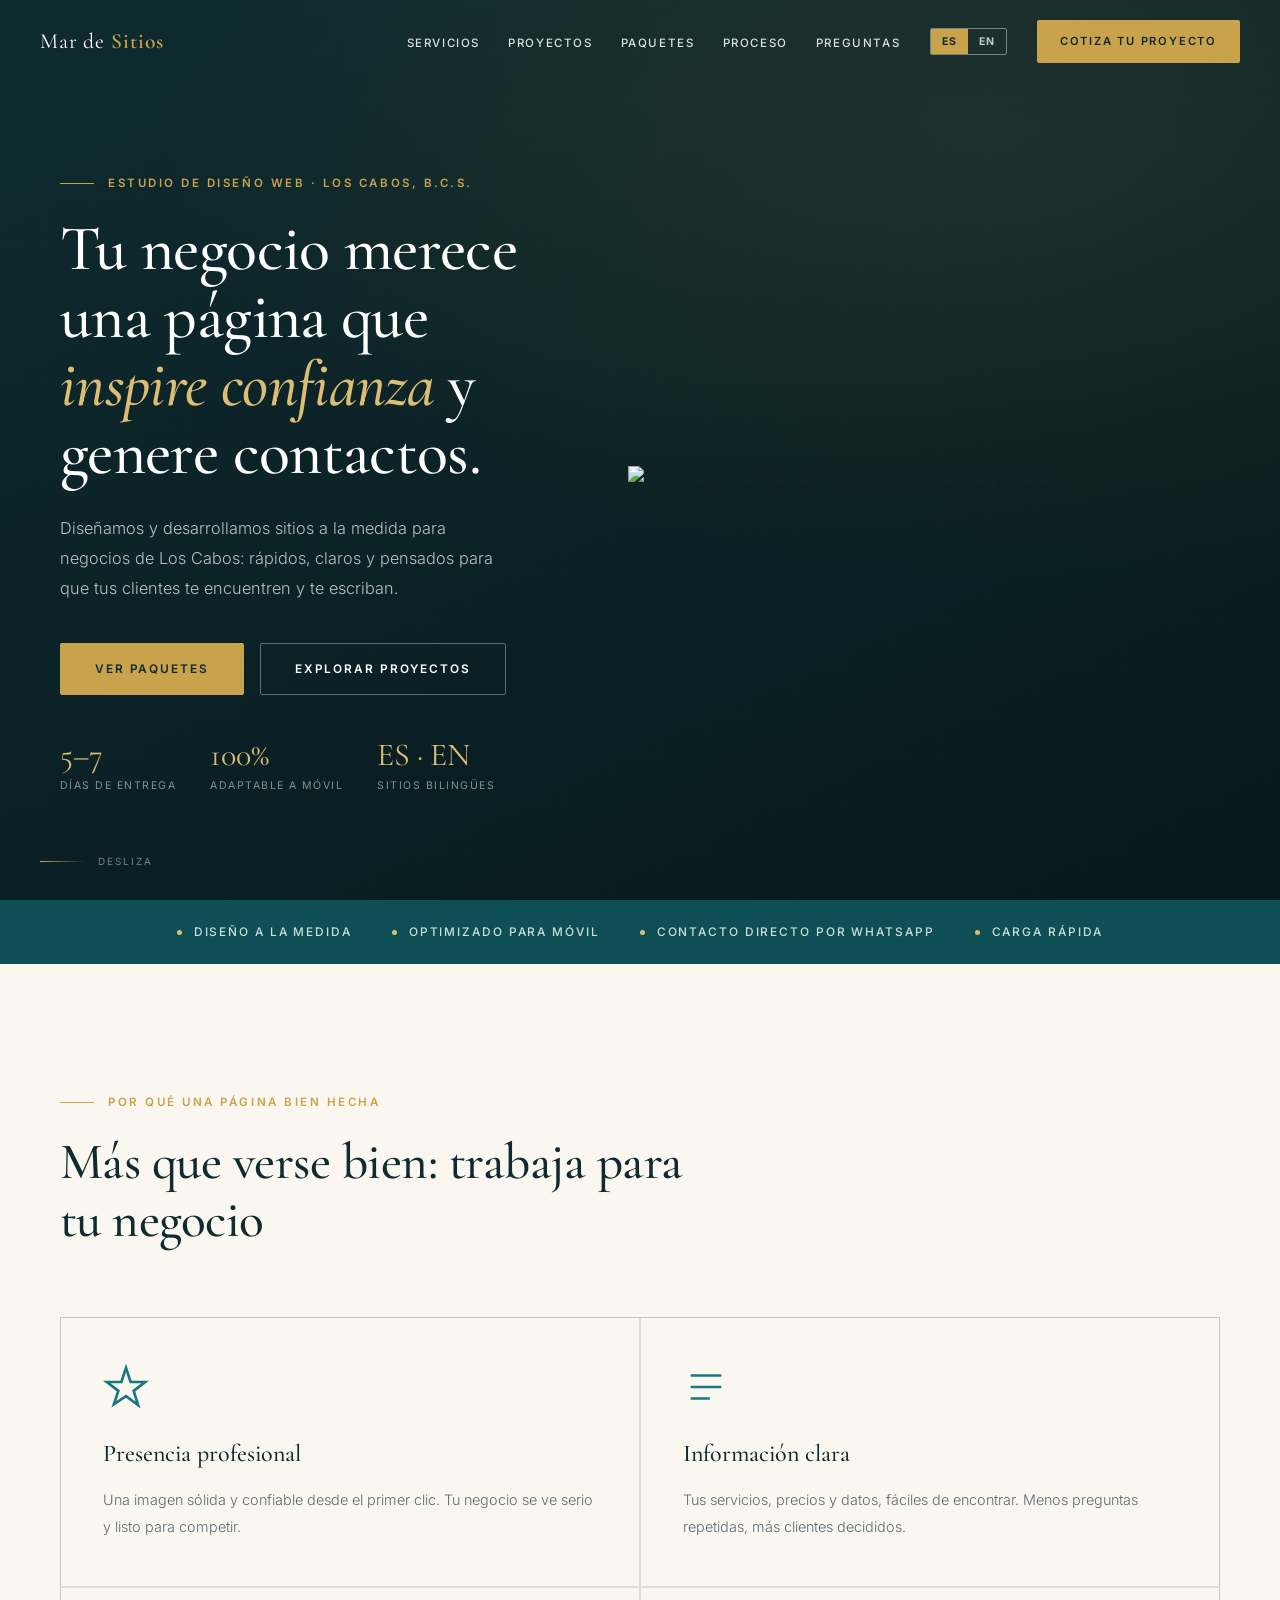
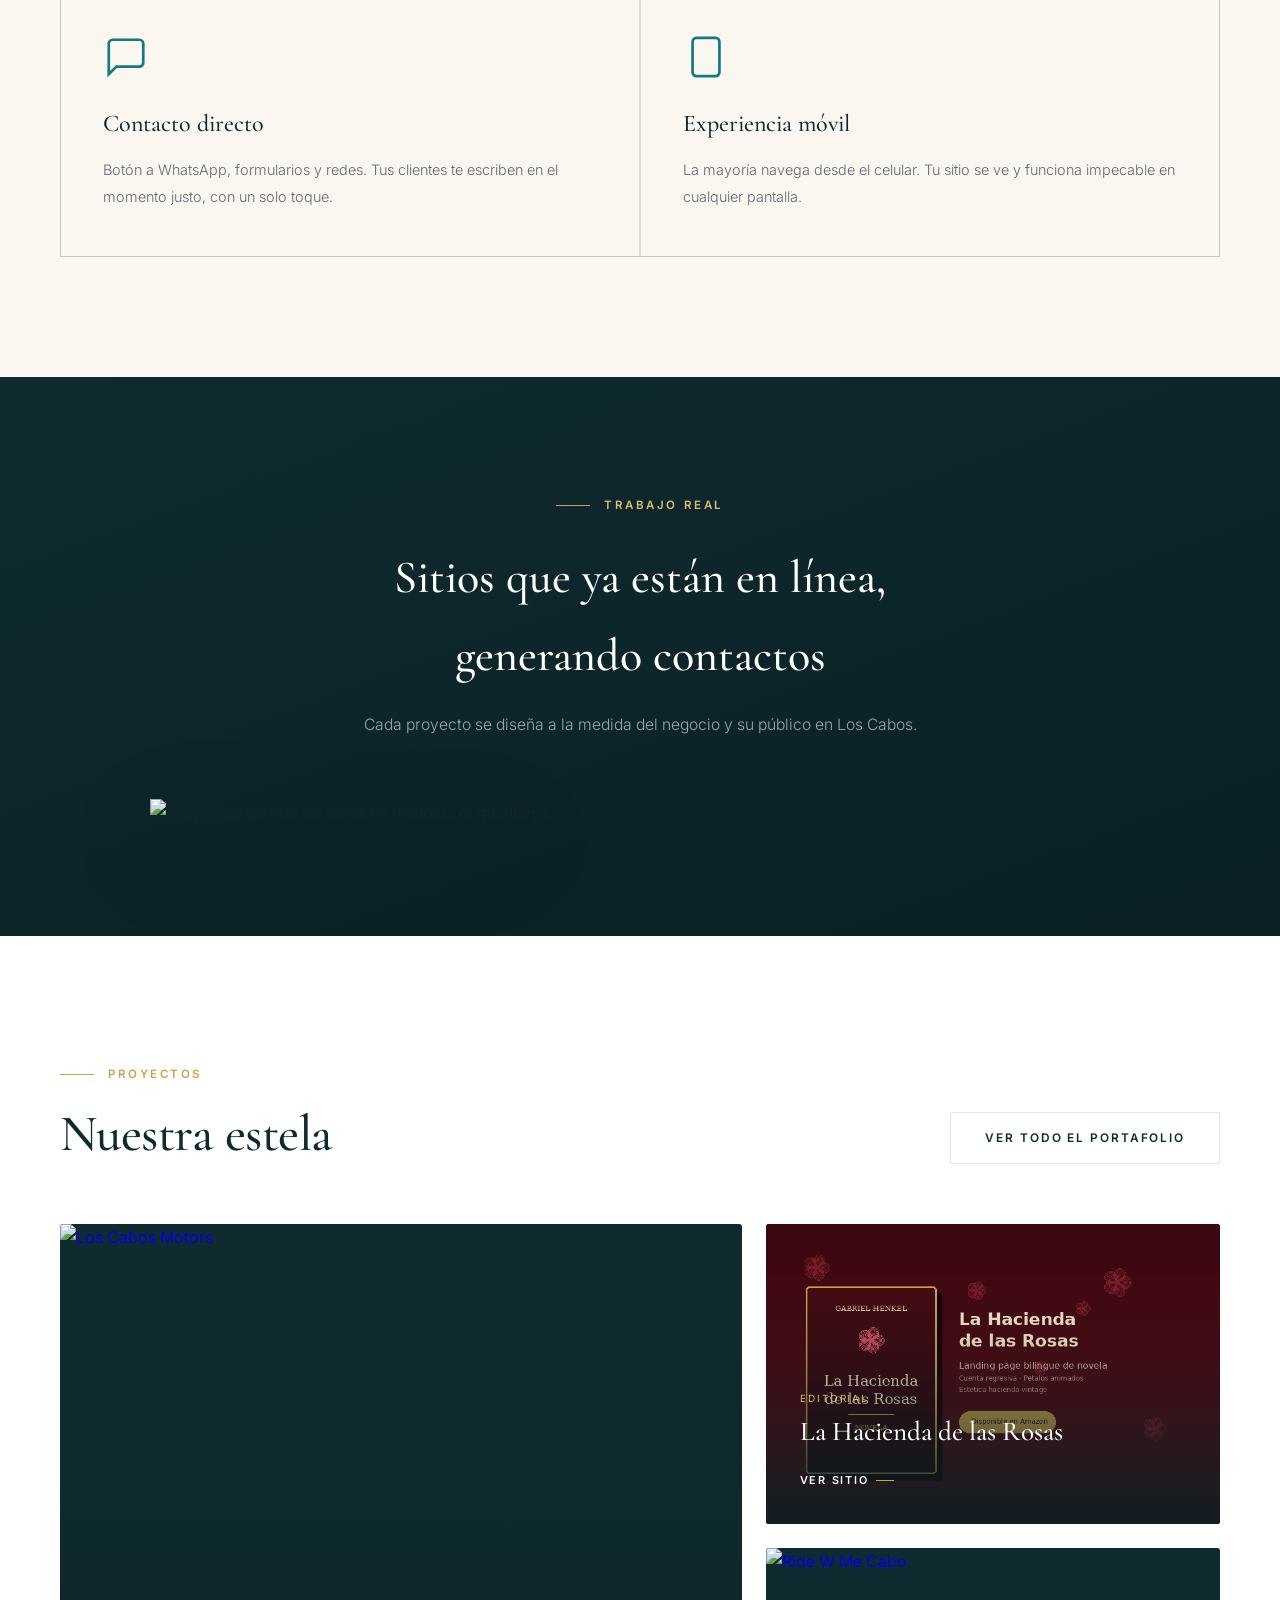
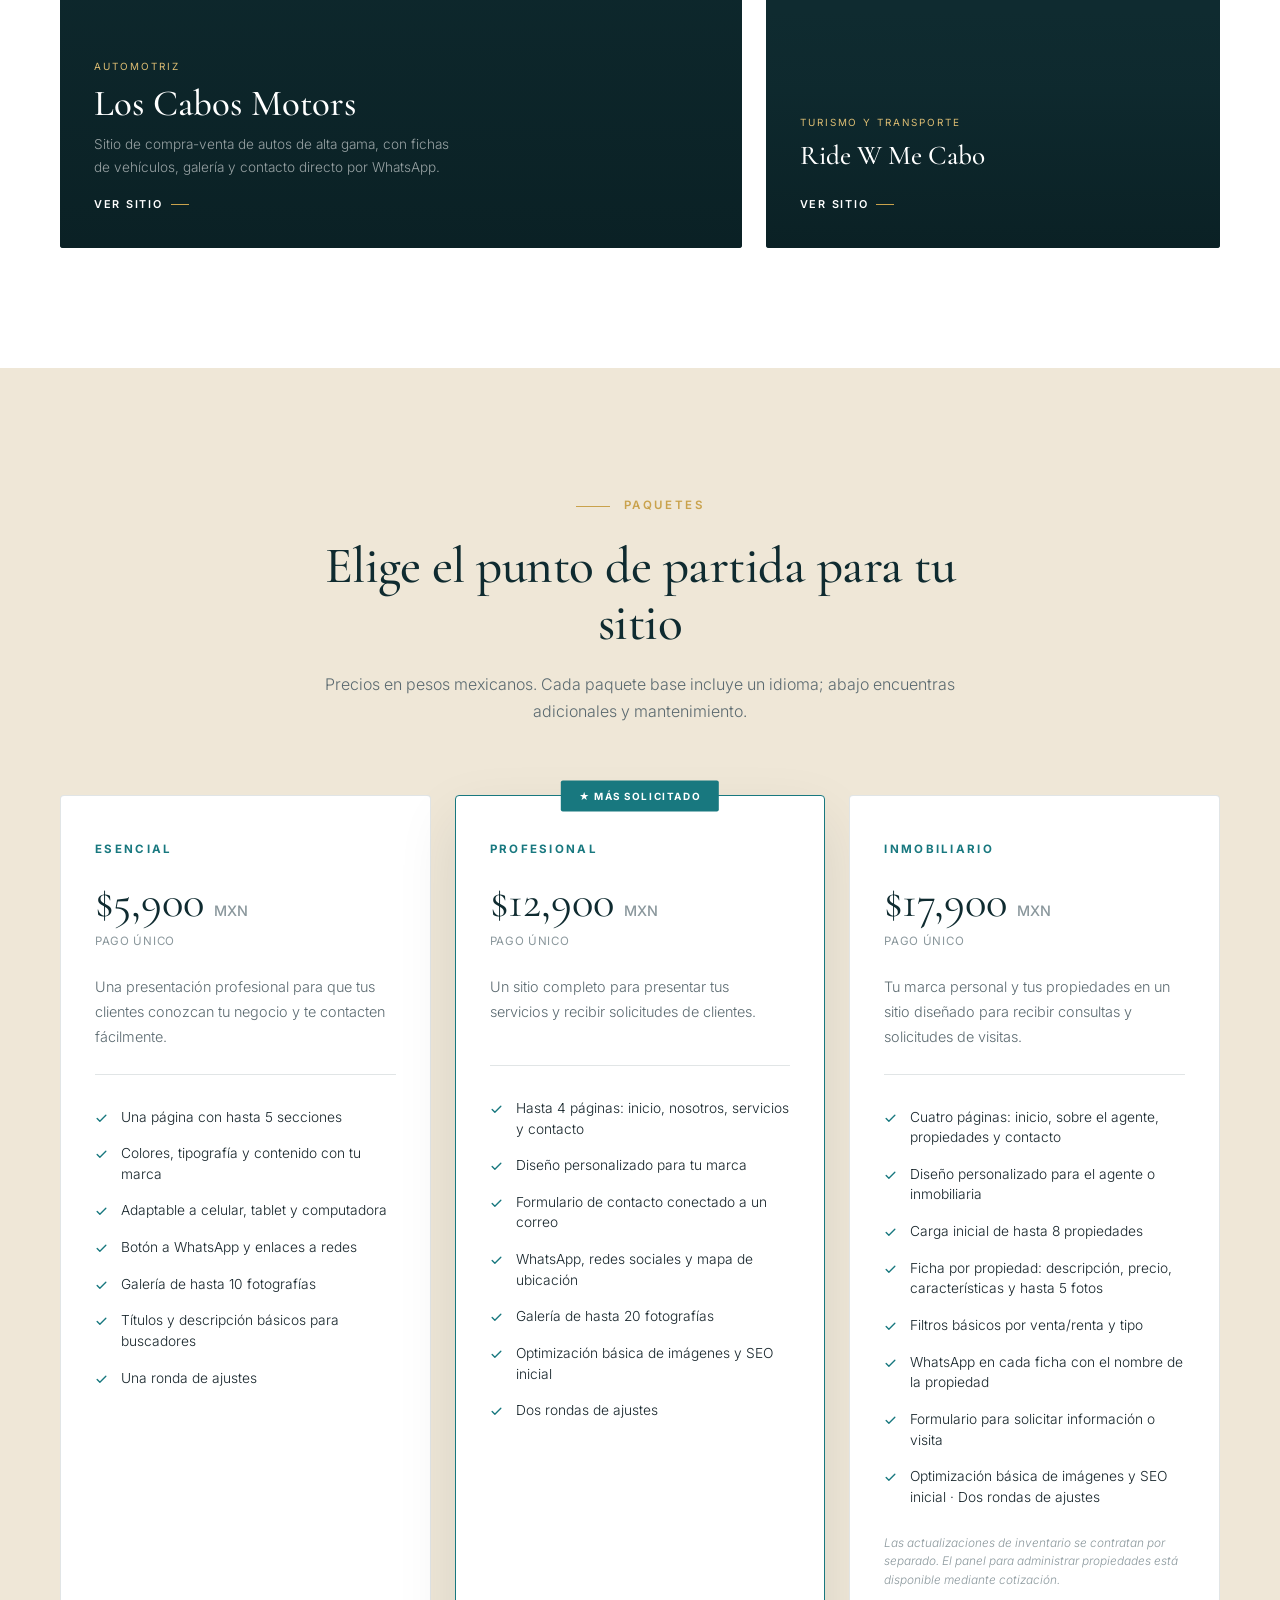
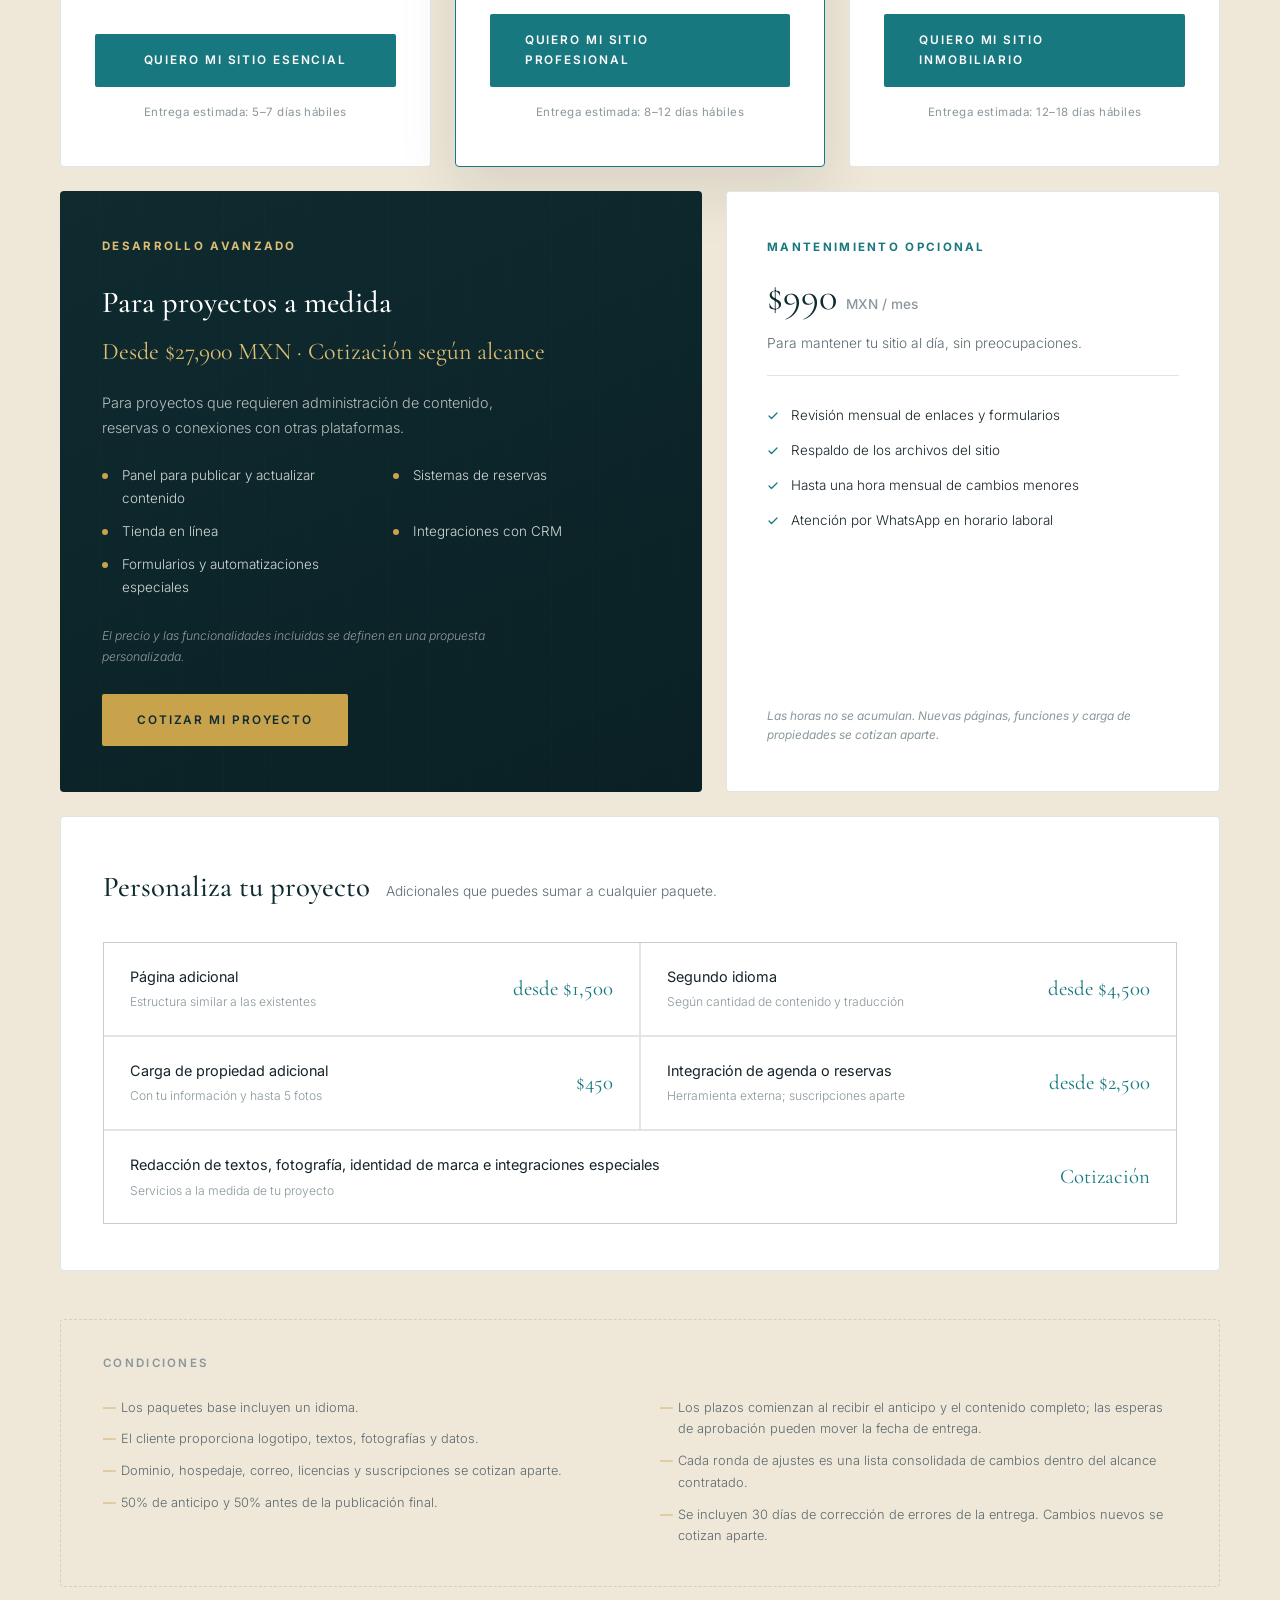
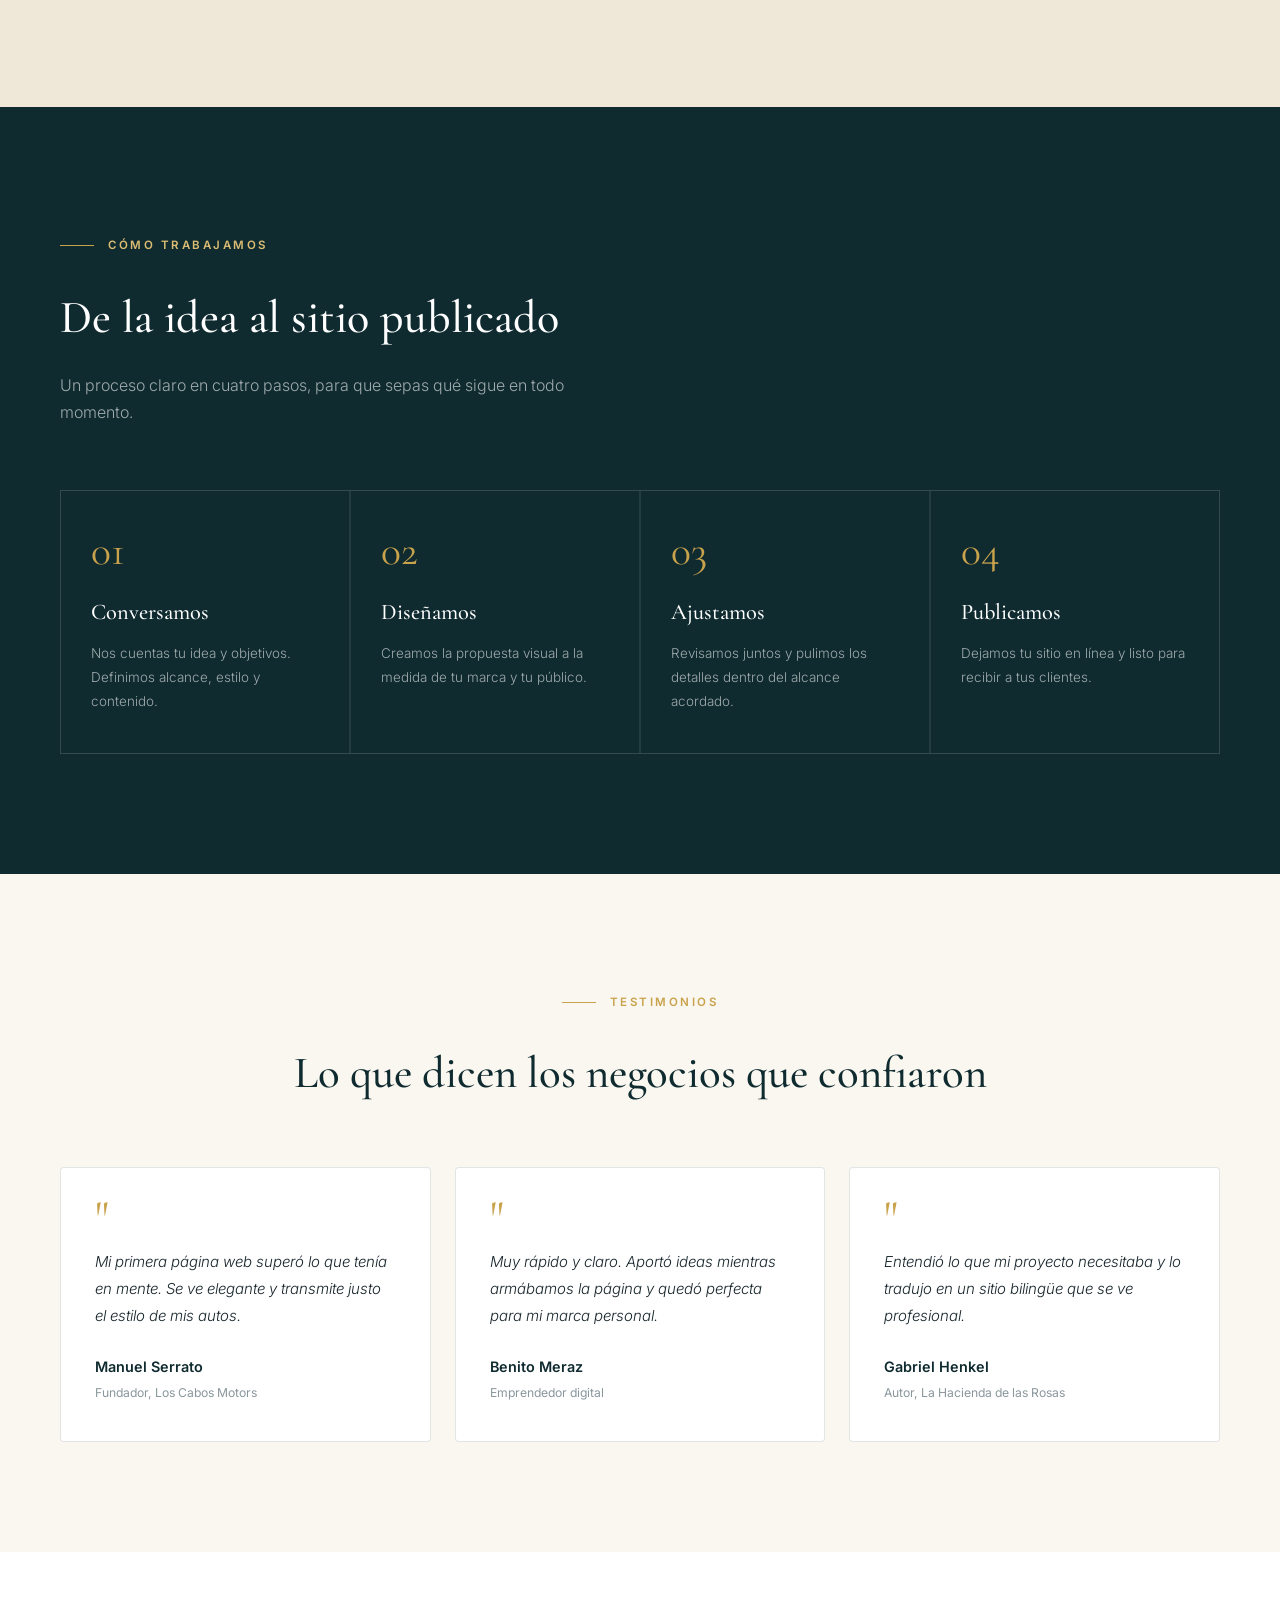
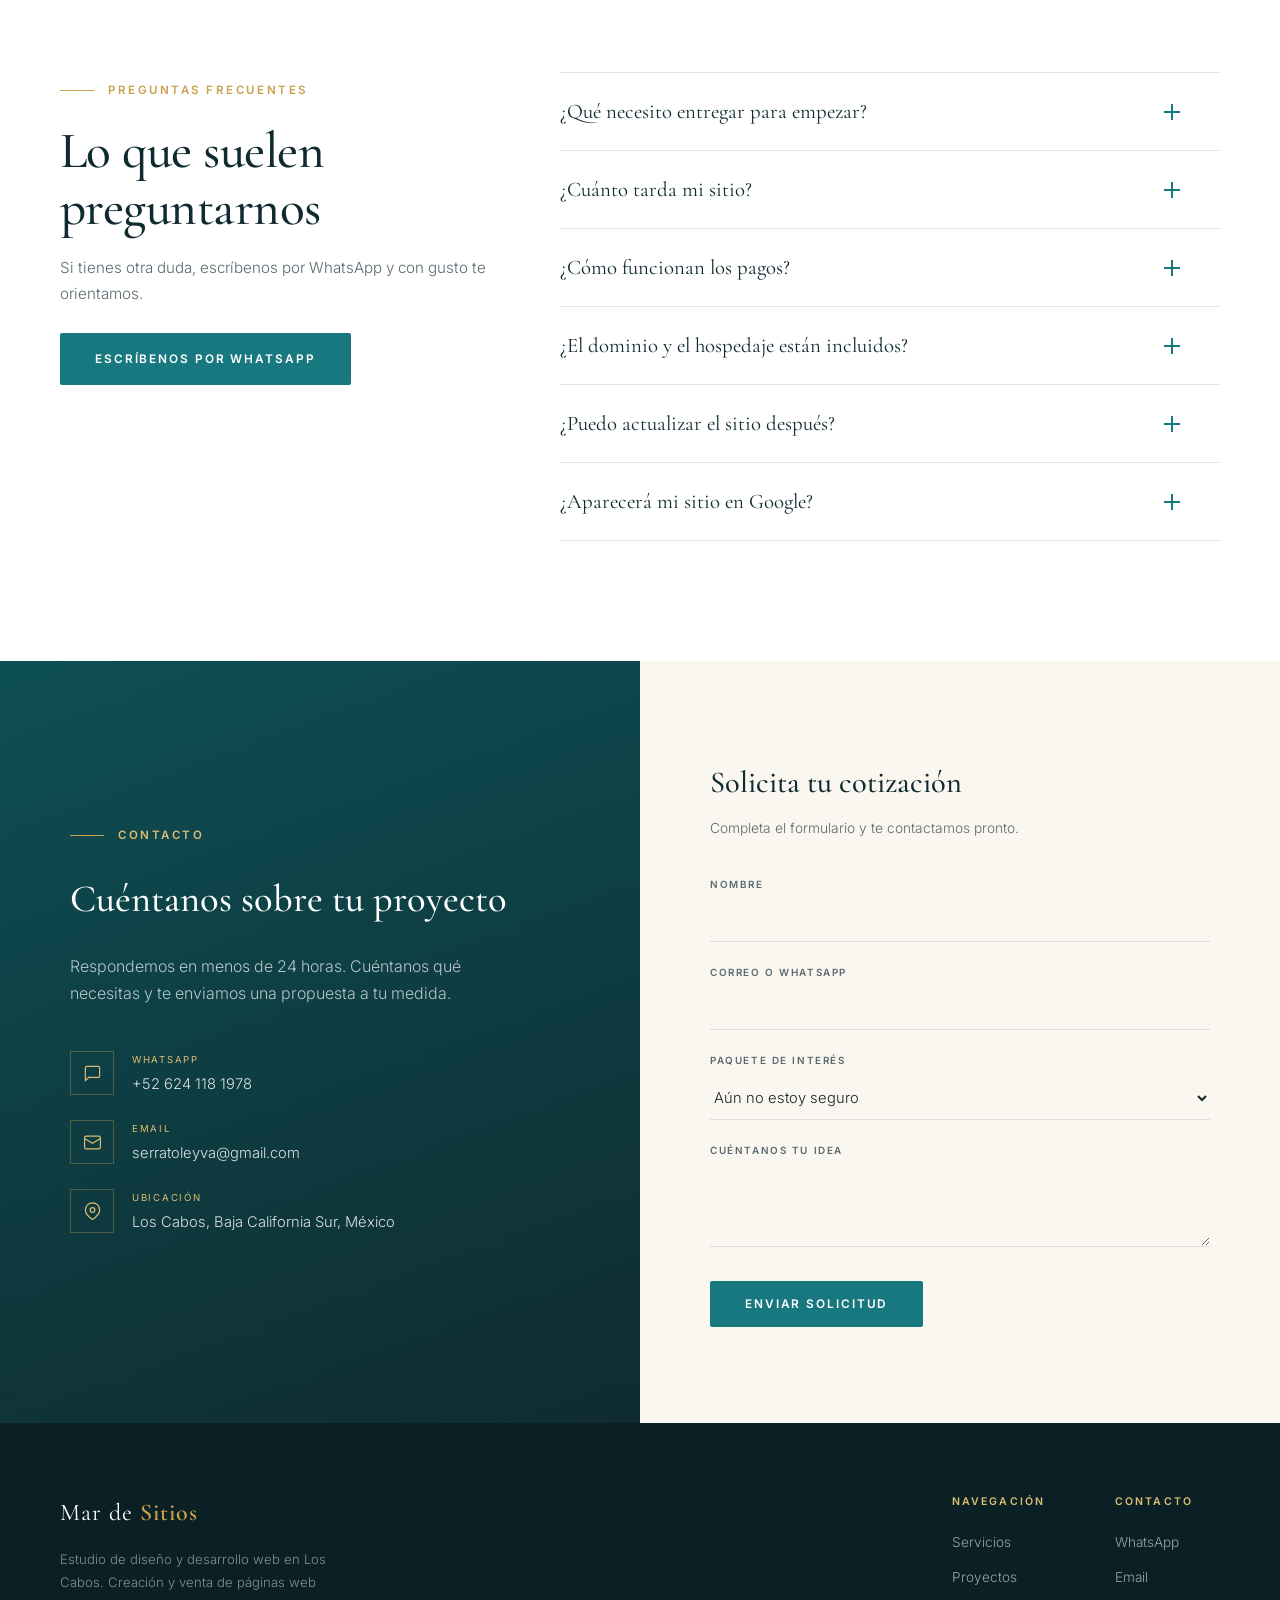
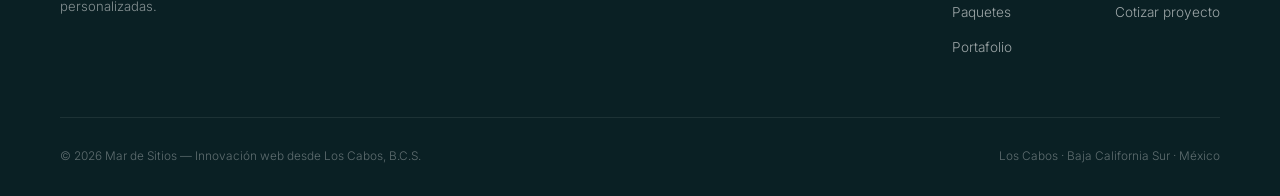
==== commit 73f117a9: "Update index.html" ====
--- a/index.html
+++ b/index.html
@@ -3,785 +3,1073 @@
 <head>
   <meta charset="UTF-8" />
   <meta name="viewport" content="width=device-width, initial-scale=1.0" />
-  <title>Mar de Sitios | Diseño y Desarrollo Web en Los Cabos</title>
-  <meta name="description" content="Diseño y desarrollo de páginas web profesionales en Los Cabos, B.C.S. Sitios modernos, rápidos y optimizados para móviles. Web design in Los Cabos." />
-  <link rel="icon" type="image/png" href="Images/favicon-ola.png" />
+  <title>Mar de Sitios · Diseño y Desarrollo Web en Los Cabos</title>
+  <meta name="description" content="Estudio de diseño y desarrollo web en Los Cabos, B.C.S. Sitios profesionales que inspiran confianza y generan contactos. Web design studio in Los Cabos." />
+  <link rel="icon" type="image/svg+xml" href="Images/favicon.svg" />
+  <link rel="icon" type="image/png" sizes="32x32" href="Images/favicon-32.png" />
+  <link rel="icon" type="image/png" sizes="16x16" href="Images/favicon-16.png" />
+  <link rel="apple-touch-icon" sizes="180x180" href="Images/favicon-180.png" />
+  <link rel="icon" href="favicon.ico" sizes="any" />
   <link rel="preconnect" href="https://fonts.googleapis.com" />
   <link rel="preconnect" href="https://fonts.gstatic.com" crossorigin />
-  <link href="https://fonts.googleapis.com/css2?family=Poppins:wght@300;400;500;600;700&family=Sora:wght@400;600;700;800&display=swap" rel="stylesheet" />
+  <link href="https://fonts.googleapis.com/css2?family=Cormorant+Garamond:ital,wght@0,400;0,500;0,600;1,400;1,500&family=Inter:wght@300;400;500;600;700&display=swap" rel="stylesheet" />
   <style>
+    *, *::before, *::after { margin: 0; padding: 0; box-sizing: border-box; }
+
     :root {
-      --primary-dark: #04161f;
-      --deep: #051923;
-      --ocean-blue: #006494;
-      --ocean-mid: #0a7ea4;
-      --cyan-light: #24ceea;
-      --cyan-soft: #5fe0f5;
+      --teal: #18787f;            /* del logo */
+      --teal-deep: #0d4f54;
+      --teal-soft: #4aa3a8;
+      --ink: #0f2b30;             /* secciones oscuras (mar profundo) */
+      --ink-2: #0a2024;
+      --sand: #efe7d7;
+      --cream: #faf7f0;
+      --gold: #c9a24c;
+      --gold-light: #ddbd73;
+      --text: #16242a;
+      --text-mid: #5b6a70;
+      --text-soft: #8a979c;
+      --line: rgba(15,43,48,0.12);
       --white: #ffffff;
-      --accent-gold: #f4bb33;
-      --text-gray: #c4d4dd;
-      --surface-light: #f6f9fb;
-      --ink: #1c2a31;
-      --ink-soft: #5a6b73;
-    }
-
-    * { box-sizing: border-box; margin: 0; padding: 0; }
+      --shadow-soft: 0 24px 60px rgba(15,43,48,0.10);
+      --shadow-card: 0 14px 40px rgba(15,43,48,0.08);
+    }
 
     html { scroll-behavior: smooth; }
 
     body {
-      font-family: "Poppins", sans-serif;
-      background-color: var(--primary-dark);
-      color: var(--white);
-      line-height: 1.65;
+      font-family: 'Inter', sans-serif;
+      background: var(--cream);
+      color: var(--text);
+      line-height: 1.7;
       overflow-x: hidden;
-    }
-
-    h1, h2, h3, .brand { font-family: "Sora", sans-serif; }
-
-    /* ===== NAV ===== */
+      -webkit-font-smoothing: antialiased;
+    }
+
+    h1, h2, h3, .serif { font-family: 'Cormorant Garamond', serif; font-weight: 500; }
+
+    .wrap { max-width: 1240px; margin: 0 auto; padding: 0 40px; }
+
+    /* eyebrow / section tag */
+    .eyebrow {
+      font-size: 0.72rem; letter-spacing: 0.22em; text-transform: uppercase;
+      color: var(--gold); font-weight: 600;
+      display: inline-flex; align-items: center; gap: 14px; margin-bottom: 22px;
+    }
+    .eyebrow::before { content: ''; width: 34px; height: 1px; background: var(--gold); display: block; }
+    .eyebrow.center { justify-content: center; }
+    .eyebrow.light { color: var(--gold-light); }
+
+    .section-title {
+      font-size: clamp(2.1rem, 4vw, 3.2rem);
+      line-height: 1.12; color: var(--ink); letter-spacing: -0.01em;
+    }
+    .section-intro { color: var(--text-mid); font-size: 1rem; font-weight: 300; max-width: 52ch; }
+
+    /* buttons */
+    .btn {
+      display: inline-flex; align-items: center; gap: 10px;
+      font-family: 'Inter', sans-serif; font-size: 0.74rem; font-weight: 600;
+      letter-spacing: 0.16em; text-transform: uppercase;
+      padding: 15px 34px; border-radius: 2px; text-decoration: none; cursor: pointer;
+      border: 1px solid transparent; transition: background .3s, color .3s, border-color .3s, transform .3s;
+    }
+    .btn-gold { background: var(--gold); color: var(--ink); }
+    .btn-gold:hover { background: var(--gold-light); transform: translateY(-2px); }
+    .btn-teal { background: var(--teal); color: #fff; }
+    .btn-teal:hover { background: var(--teal-deep); transform: translateY(-2px); }
+    .btn-outline { border-color: var(--line); color: var(--ink); background: transparent; }
+    .btn-outline:hover { border-color: var(--teal); color: var(--teal); }
+    .btn-ghost-light { border: 1px solid rgba(255,255,255,0.35); color: #fff; }
+    .btn-ghost-light:hover { border-color: var(--gold); background: rgba(201,162,76,0.12); }
+
+    /* ─────────── NAV ─────────── */
     nav {
-      background-color: rgba(4, 22, 31, 0.85);
-      padding: 16px 6%;
-      display: flex;
-      justify-content: space-between;
-      align-items: center;
-      position: sticky;
-      top: 0;
-      z-index: 1000;
-      backdrop-filter: blur(14px);
-      border-bottom: 1px solid rgba(255, 255, 255, 0.08);
-    }
-
-    .brand {
-      font-weight: 800;
-      font-size: 1.15rem;
-      letter-spacing: 0.5px;
-      color: var(--white);
-      display: flex;
-      align-items: center;
-      gap: 9px;
-      text-decoration: none;
-    }
-    .brand .wave { color: var(--cyan-light); font-size: 1.4rem; }
-    .brand span { color: var(--cyan-light); }
-
-    .nav-links { display: flex; align-items: center; gap: 6px; }
-
-    nav a.link {
-      color: var(--text-gray);
-      text-decoration: none;
-      padding: 8px 14px;
-      font-size: 0.82rem;
-      font-weight: 500;
-      text-transform: uppercase;
-      letter-spacing: 1px;
-      border-radius: 8px;
-      transition: color 0.25s ease, background 0.25s ease;
-    }
-    nav a.link:hover { color: var(--white); background: rgba(36, 206, 234, 0.12); }
-
-    .lang-toggle {
-      display: flex;
-      margin-left: 12px;
-      border: 1px solid rgba(255,255,255,0.18);
-      border-radius: 30px;
-      overflow: hidden;
-    }
+      position: fixed; inset: 0 0 auto 0; z-index: 200;
+      display: flex; align-items: center; justify-content: space-between;
+      padding: 20px 40px; transition: background .4s, padding .4s, box-shadow .4s, border-color .4s;
+      border-bottom: 1px solid transparent;
+    }
+    nav.scrolled {
+      background: rgba(250,247,240,0.92); backdrop-filter: blur(12px);
+      padding: 12px 40px; border-bottom: 1px solid var(--line);
+    }
+    .nav-brand { display: flex; align-items: center; gap: 12px; text-decoration: none; }
+    .nav-brand .logo-plate {
+      display: flex; align-items: center; justify-content: center;
+      background: var(--cream); border-radius: 50%; padding: 6px;
+      width: 48px; height: 48px; flex-shrink: 0;
+      box-shadow: 0 4px 14px rgba(0,0,0,0.18); transition: width .4s, height .4s, background .4s, box-shadow .4s;
+    }
+    nav.scrolled .nav-brand .logo-plate { width: 42px; height: 42px; box-shadow: none; }
+    .nav-brand .logo-plate img { width: 100%; height: 100%; object-fit: contain; object-position: center; display: block; }
+    .nav-brand .bmark {
+      font-family: 'Cormorant Garamond', serif; font-size: 1.35rem; color: #fff;
+      letter-spacing: 0.04em; transition: color .4s; white-space: nowrap;
+    }
+    nav.scrolled .nav-brand .bmark { color: var(--ink); }
+    .nav-brand .bmark b { font-weight: 600; color: var(--gold); }
+
+    .nav-right { display: flex; align-items: center; gap: 30px; }
+    .nav-links { display: flex; gap: 28px; list-style: none; }
+    .nav-links a {
+      font-size: 0.72rem; letter-spacing: 0.14em; text-transform: uppercase; font-weight: 500;
+      color: rgba(255,255,255,0.85); text-decoration: none; transition: color .3s;
+    }
+    nav.scrolled .nav-links a { color: var(--text-mid); }
+    .nav-links a:hover { color: var(--gold); }
+    nav.scrolled .nav-links a:hover { color: var(--teal); }
+
+    .nav-cta { font-size: 0.7rem; padding: 11px 22px; }
+
+    .lang-toggle { display: flex; border: 1px solid rgba(255,255,255,0.4); border-radius: 2px; overflow: hidden; }
+    nav.scrolled .lang-toggle { border-color: var(--line); }
     .lang-toggle button {
-      background: transparent;
-      color: var(--text-gray);
-      border: none;
-      padding: 6px 14px;
-      font-size: 0.78rem;
-      font-weight: 700;
-      cursor: pointer;
-      letter-spacing: 0.5px;
-      transition: all 0.25s ease;
-    }
-    .lang-toggle button.active { background: var(--cyan-light); color: var(--primary-dark); }
-
-    /* ===== HERO ===== */
+      background: transparent; border: none; cursor: pointer; padding: 6px 11px;
+      font-family: 'Inter', sans-serif; font-size: 0.66rem; font-weight: 700; letter-spacing: 0.08em;
+      color: rgba(255,255,255,0.75); transition: all .25s;
+    }
+    nav.scrolled .lang-toggle button { color: var(--text-soft); }
+    .lang-toggle button.active { background: var(--gold); color: var(--ink); }
+
+    /* hamburger */
+    .nav-burger { display: none; flex-direction: column; gap: 5px; background: none; border: none; cursor: pointer; padding: 6px; }
+    .nav-burger span { width: 24px; height: 2px; background: #fff; transition: background .4s; }
+    nav.scrolled .nav-burger span { background: var(--ink); }
+
+    /* ─────────── HERO ─────────── */
     .hero {
+      position: relative; min-height: 100vh; display: flex; align-items: center;
+      padding: 130px 0 70px; overflow: hidden;
+      background:
+        radial-gradient(120% 90% at 78% 15%, rgba(201,162,76,0.10), transparent 55%),
+        linear-gradient(155deg, var(--ink) 0%, var(--ink-2) 58%, #06181b 100%);
+    }
+    /* faint map/contour lines */
+    .hero::before {
+      content: ''; position: absolute; inset: 0; opacity: 0.5;
+      background-image:
+        repeating-linear-gradient(0deg, transparent, transparent 46px, rgba(255,255,255,0.025) 47px),
+        repeating-linear-gradient(90deg, transparent, transparent 46px, rgba(255,255,255,0.025) 47px);
+      pointer-events: none;
+    }
+    .hero-grid {
+      position: relative; z-index: 2; display: grid; grid-template-columns: 1fr 1.12fr;
+      gap: 40px; align-items: center; width: 100%;
+    }
+    .hero-copy { max-width: 560px; }
+    .hero h1 {
+      font-size: clamp(2.7rem, 5vw, 4.4rem); line-height: 1.06; color: var(--white);
+      letter-spacing: -0.01em; margin-bottom: 26px;
+    }
+    .hero h1 .accent { color: var(--gold-light); font-style: italic; }
+    .hero-sub {
+      font-size: 1.02rem; font-weight: 300; color: rgba(255,255,255,0.72);
+      line-height: 1.85; max-width: 46ch; margin-bottom: 40px;
+    }
+    .hero-actions { display: flex; gap: 16px; flex-wrap: wrap; margin-bottom: 44px; }
+    .hero-trust { display: flex; gap: 34px; flex-wrap: wrap; }
+    .hero-trust .t-item { display: flex; flex-direction: column; }
+    .hero-trust .t-num {
+      font-family: 'Cormorant Garamond', serif; font-size: 2rem; color: var(--gold-light); line-height: 1;
+    }
+    .hero-trust .t-label { font-size: 0.66rem; letter-spacing: 0.14em; text-transform: uppercase; color: rgba(255,255,255,0.5); margin-top: 6px; }
+
+    .hero-visual { position: relative; }
+    .hero-visual img { width: 100%; height: auto; display: block; }
+
+    .hero-scroll {
+      position: absolute; left: 40px; bottom: 30px; z-index: 3;
+      display: flex; align-items: center; gap: 12px;
+      font-size: 0.62rem; letter-spacing: 0.2em; text-transform: uppercase; color: rgba(255,255,255,0.45);
+    }
+    .hero-scroll .line { width: 46px; height: 1px; background: linear-gradient(to right, var(--gold), transparent); }
+
+    /* one-time load animation */
+    .anim { opacity: 0; transform: translateY(26px); animation: heroIn .9s cubic-bezier(.2,.7,.3,1) forwards; }
+    .anim.d1 { animation-delay: .15s; } .anim.d2 { animation-delay: .3s; }
+    .anim.d3 { animation-delay: .45s; } .anim.d4 { animation-delay: .6s; }
+    .hero-visual.anim { transform: translateY(26px) scale(.98); animation: heroInScale 1.1s .35s cubic-bezier(.2,.7,.3,1) forwards; }
+    @keyframes heroIn { to { opacity: 1; transform: translateY(0); } }
+    @keyframes heroInScale { to { opacity: 1; transform: translateY(0) scale(1); } }
+
+    /* ─────────── LOGO STRIP / POSITIONING ─────────── */
+    .positioning { background: var(--teal-deep); padding: 22px 0; }
+    .positioning .wrap { display: flex; align-items: center; justify-content: center; gap: 40px; flex-wrap: wrap; }
+    .positioning p {
+      font-size: 0.74rem; letter-spacing: 0.16em; text-transform: uppercase;
+      color: rgba(255,255,255,0.8); font-weight: 500; display: flex; align-items: center; gap: 12px;
+    }
+    .positioning p .dot { width: 5px; height: 5px; border-radius: 50%; background: var(--gold-light); }
+
+    /* ─────────── BENEFITS ─────────── */
+    .benefits { padding: 120px 0; background: var(--cream); }
+    .benefits-head { max-width: 640px; margin-bottom: 68px; }
+    .benefits-head .section-title { margin-bottom: 20px; }
+    .benefits-grid { display: grid; grid-template-columns: repeat(2, 1fr); gap: 2px; background: var(--line); border: 1px solid var(--line); }
+    .benefit {
+      background: var(--cream); padding: 46px 42px; transition: background .4s;
       position: relative;
-      min-height: 92vh;
-      display: flex;
-      flex-direction: column;
-      justify-content: center;
-      align-items: center;
-      text-align: center;
-      background: linear-gradient(rgba(4, 22, 31, 0.78), rgba(4, 22, 31, 0.92)),
-                  url('Images/banner-mar-tecnologia.png');
-      background-size: cover;
-      background-position: center;
-      padding: 40px 20px;
-      overflow: hidden;
-    }
-
-    .hero::after {
-      content: "";
-      position: absolute;
-      bottom: -1px; left: 0; width: 100%; height: 120px;
-      background: linear-gradient(to top, var(--primary-dark), transparent);
-      pointer-events: none;
-    }
-
-    .hero-badge {
-      display: inline-flex;
-      align-items: center;
-      gap: 8px;
-      background: rgba(36, 206, 234, 0.12);
-      border: 1px solid rgba(36, 206, 234, 0.35);
-      color: var(--cyan-soft);
-      padding: 8px 18px;
-      border-radius: 30px;
-      font-size: 0.78rem;
-      font-weight: 600;
-      letter-spacing: 1px;
-      text-transform: uppercase;
-      margin-bottom: 28px;
-      backdrop-filter: blur(6px);
-    }
-    .hero-badge .dot {
-      width: 8px; height: 8px; border-radius: 50%;
-      background: var(--cyan-light);
-      box-shadow: 0 0 10px var(--cyan-light);
-      animation: pulse 1.8s infinite;
-    }
-    @keyframes pulse { 0%,100%{opacity:1;} 50%{opacity:0.35;} }
-
-    .hero-title {
-      font-size: clamp(2.8rem, 9vw, 5.5rem);
-      font-weight: 800;
-      line-height: 1.02;
-      letter-spacing: -1.5px;
-      text-shadow: 0 8px 40px rgba(0,0,0,0.5);
-    }
-    .hero-title span {
-      background: linear-gradient(120deg, var(--cyan-light), var(--accent-gold));
-      -webkit-background-clip: text;
-      background-clip: text;
-      -webkit-text-fill-color: transparent;
-    }
-
-    .hero-subtitle {
-      margin: 26px auto 0;
-      font-size: clamp(1rem, 2.4vw, 1.3rem);
-      max-width: 640px;
-      font-weight: 300;
-      color: var(--text-gray);
-    }
-
-    .hero-cta {
-      margin-top: 40px;
-      display: flex;
-      gap: 16px;
-      flex-wrap: wrap;
-      justify-content: center;
-    }
-
-    .btn {
-      display: inline-flex;
-      align-items: center;
-      gap: 10px;
-      padding: 15px 32px;
-      border-radius: 40px;
-      font-weight: 600;
-      font-size: 0.95rem;
-      text-decoration: none;
-      cursor: pointer;
-      border: none;
-      transition: transform 0.25s ease, box-shadow 0.25s ease, background 0.25s ease;
-    }
-    .btn-primary {
-      background: linear-gradient(120deg, var(--cyan-light), var(--ocean-mid));
-      color: var(--primary-dark);
-      box-shadow: 0 10px 30px rgba(36, 206, 234, 0.3);
-    }
-    .btn-primary:hover { transform: translateY(-3px); box-shadow: 0 16px 40px rgba(36, 206, 234, 0.45); }
-    .btn-ghost {
-      background: rgba(255,255,255,0.06);
-      color: var(--white);
-      border: 1px solid rgba(255,255,255,0.25);
-    }
-    .btn-ghost:hover { background: rgba(255,255,255,0.12); transform: translateY(-3px); }
-
-    .hero-stats {
-      margin-top: 56px;
-      display: flex;
-      gap: 50px;
-      flex-wrap: wrap;
-      justify-content: center;
-    }
-    .stat strong {
-      display: block;
-      font-family: "Sora", sans-serif;
-      font-size: 2rem;
-      font-weight: 800;
-      color: var(--cyan-light);
-    }
-    .stat span { font-size: 0.8rem; color: var(--text-gray); letter-spacing: 0.5px; }
-
-    /* ===== ABOUT / FEATURES ===== */
-    .about {
-      padding: 110px 8% 90px;
-      text-align: center;
-      position: relative;
-    }
-    .section-tag {
-      color: var(--cyan-light);
-      font-weight: 600;
-      font-size: 0.8rem;
-      letter-spacing: 3px;
-      text-transform: uppercase;
-      margin-bottom: 16px;
-      display: block;
-    }
-    .about h2 {
-      font-size: clamp(1.8rem, 4.5vw, 2.8rem);
-      font-weight: 700;
-      max-width: 760px;
-      margin: 0 auto 22px;
-      letter-spacing: -0.5px;
-    }
-    .about > p {
-      max-width: 680px;
-      margin: 0 auto 64px;
-      font-size: 1.1rem;
-      font-weight: 300;
-      color: var(--text-gray);
-    }
-
-    .features {
-      display: grid;
-      grid-template-columns: repeat(auto-fit, minmax(250px, 1fr));
-      gap: 24px;
-      max-width: 1080px;
-      margin: 0 auto;
-    }
-    .feature {
-      background: rgba(255,255,255,0.03);
-      border: 1px solid rgba(255,255,255,0.08);
-      border-radius: 18px;
-      padding: 36px 28px;
-      text-align: left;
-      transition: transform 0.3s ease, border-color 0.3s ease, background 0.3s ease;
-    }
-    .feature:hover { transform: translateY(-8px); border-color: rgba(36,206,234,0.4); background: rgba(36,206,234,0.05); }
-    .feature .icon {
-      width: 52px; height: 52px;
-      border-radius: 14px;
+    }
+    .benefit:hover { background: var(--white); }
+    .benefit .b-icon {
+      width: 46px; height: 46px; color: var(--teal); margin-bottom: 24px;
       display: flex; align-items: center; justify-content: center;
-      font-size: 1.5rem;
-      background: linear-gradient(135deg, rgba(36,206,234,0.2), rgba(0,100,148,0.2));
-      margin-bottom: 20px;
-    }
-    .feature h3 { font-size: 1.2rem; margin-bottom: 10px; font-weight: 600; }
-    .feature p { font-size: 0.95rem; color: var(--text-gray); font-weight: 300; }
-
-    /* ===== PRICING ===== */
-    .pricing {
-      padding: 110px 5%;
-      background: var(--surface-light);
-      color: var(--ink);
-    }
-    .pricing-head { text-align: center; max-width: 680px; margin: 0 auto 60px; }
-    .pricing-head .section-tag { color: var(--ocean-blue); }
-    .pricing-head h2 {
-      font-size: clamp(2rem, 5vw, 3rem);
-      color: var(--primary-dark);
-      letter-spacing: -0.5px;
-      margin-bottom: 16px;
-    }
-    .pricing-head p { color: var(--ink-soft); font-size: 1.05rem; }
-
-    .plans {
-      display: grid;
-      grid-template-columns: repeat(auto-fit, minmax(290px, 1fr));
-      gap: 28px;
-      max-width: 1180px;
-      margin: 0 auto;
-      align-items: stretch;
-    }
-
-    .plan-card {
-      background: white;
-      border-radius: 22px;
-      padding: 42px 32px;
-      box-shadow: 0 14px 40px rgba(5, 25, 35, 0.08);
-      border: 1px solid #e7edf1;
-      display: flex;
-      flex-direction: column;
-      position: relative;
-      transition: transform 0.3s ease, box-shadow 0.3s ease;
-    }
-    .plan-card:hover { transform: translateY(-10px); box-shadow: 0 28px 55px rgba(5, 25, 35, 0.15); }
-
-    .plan-card.featured {
-      border: 2px solid var(--cyan-light);
-      box-shadow: 0 24px 55px rgba(36, 206, 234, 0.22);
-      transform: scale(1.03);
-    }
-    .plan-card.featured:hover { transform: scale(1.03) translateY(-10px); }
-
+    }
+    .benefit .b-icon svg { width: 100%; height: 100%; stroke: var(--teal); stroke-width: 1.4; fill: none; }
+    .benefit h3 { font-size: 1.5rem; color: var(--ink); margin-bottom: 12px; }
+    .benefit p { font-size: 0.9rem; color: var(--text-mid); font-weight: 300; line-height: 1.85; }
+
+    /* ─────────── SHOWCASE (device band) ─────────── */
+    .showcase { background: linear-gradient(160deg, var(--ink) 0%, var(--ink-2) 100%); padding: 110px 0; position: relative; overflow: hidden; }
+    .showcase::before {
+      content: ''; position: absolute; inset: 0; opacity: .5;
+      background-image: repeating-linear-gradient(0deg, transparent, transparent 46px, rgba(255,255,255,0.02) 47px), repeating-linear-gradient(90deg, transparent, transparent 46px, rgba(255,255,255,0.02) 47px);
+    }
+    .showcase .wrap { position: relative; z-index: 2; }
+    .showcase-head { text-align: center; max-width: 620px; margin: 0 auto 60px; }
+    .showcase-head h2 { color: #fff; font-size: clamp(2rem, 3.6vw, 3rem); margin-bottom: 18px; }
+    .showcase-head p { color: rgba(255,255,255,0.6); font-weight: 300; font-size: 0.98rem; }
+    .showcase-visual { max-width: 980px; margin: 0 auto; }
+    .showcase-visual img { width: 100%; height: auto; display: block; filter: drop-shadow(0 30px 60px rgba(0,0,0,0.4)); }
+
+    /* ─────────── PORTFOLIO ─────────── */
+    .portfolio { padding: 120px 0; background: var(--white); }
+    .portfolio-head { display: flex; justify-content: space-between; align-items: flex-end; gap: 30px; margin-bottom: 60px; flex-wrap: wrap; }
+    .portfolio-head .section-title { max-width: 14ch; }
+    .portfolio-grid { display: grid; grid-template-columns: 1.5fr 1fr; gap: 24px; }
+    .pcard {
+      position: relative; overflow: hidden; border-radius: 3px; text-decoration: none;
+      background: var(--ink); display: block; min-height: 300px;
+    }
+    .pcard.feature { grid-row: span 2; min-height: 624px; }
+    .pcard img { width: 100%; height: 100%; object-fit: cover; object-position: top; display: block; transition: transform .8s ease; position: absolute; inset: 0; }
+    .pcard:hover img { transform: scale(1.05); }
+    .pcard-overlay {
+      position: absolute; inset: 0; z-index: 2; padding: 34px;
+      display: flex; flex-direction: column; justify-content: flex-end;
+      background: linear-gradient(to top, rgba(10,32,36,0.92) 0%, rgba(10,32,36,0.15) 55%, transparent 80%);
+      transition: background .4s;
+    }
+    .pcard:hover .pcard-overlay { background: linear-gradient(to top, rgba(10,32,36,0.95) 0%, rgba(10,32,36,0.35) 65%, rgba(10,32,36,0.1) 100%); }
+    .pcard-sector { font-size: 0.62rem; letter-spacing: 0.2em; text-transform: uppercase; color: var(--gold-light); margin-bottom: 10px; }
+    .pcard h3 { font-size: 1.7rem; color: #fff; line-height: 1.1; margin-bottom: 8px; }
+    .pcard.feature h3 { font-size: 2.3rem; }
+    .pcard p { font-size: 0.85rem; color: rgba(255,255,255,0.72); font-weight: 300; max-width: 46ch; margin-bottom: 16px; opacity: 0; max-height: 0; overflow: hidden; transition: opacity .4s, max-height .4s; }
+    .pcard.feature p { opacity: 0.8; max-height: 100px; }
+    .pcard:hover p { opacity: 0.85; max-height: 120px; }
+    .pcard .go { font-size: 0.68rem; letter-spacing: 0.16em; text-transform: uppercase; color: #fff; font-weight: 600; display: inline-flex; align-items: center; gap: 8px; }
+    .pcard .go::after { content: ''; width: 18px; height: 1px; background: var(--gold); transition: width .3s; }
+    .pcard:hover .go::after { width: 30px; }
+
+    /* ─────────── PRICING ─────────── */
+    .pricing { padding: 120px 0; background: var(--sand); }
+    .pricing-head { text-align: center; max-width: 640px; margin: 0 auto 70px; }
+    .pricing-head .section-title { margin-bottom: 18px; }
+    .pricing-head p { color: var(--text-mid); font-weight: 300; }
+
+    .plans { display: grid; grid-template-columns: repeat(3, 1fr); gap: 24px; align-items: stretch; }
+    .plan {
+      background: var(--white); border: 1px solid var(--line); border-radius: 4px;
+      padding: 44px 34px; display: flex; flex-direction: column; position: relative;
+      transition: transform .4s, box-shadow .4s;
+    }
+    .plan:hover { transform: translateY(-6px); box-shadow: var(--shadow-soft); }
+    .plan.featured { border: 1px solid var(--teal); box-shadow: var(--shadow-soft); }
     .plan-flag {
-      position: absolute;
-      top: -14px; left: 50%; transform: translateX(-50%);
-      background: linear-gradient(120deg, var(--cyan-light), var(--ocean-mid));
-      color: var(--primary-dark);
-      font-size: 0.72rem;
-      font-weight: 700;
-      letter-spacing: 1px;
-      text-transform: uppercase;
-      padding: 6px 18px;
-      border-radius: 30px;
-      white-space: nowrap;
-    }
-
-    .plan-title { font-size: 1.35rem; color: var(--primary-dark); font-weight: 700; margin-bottom: 4px; }
-    .plan-tagline { font-size: 0.85rem; color: var(--ink-soft); margin-bottom: 22px; min-height: 38px; }
-
-    .plan-price {
-      font-family: "Sora", sans-serif;
-      font-size: 2.4rem;
-      font-weight: 800;
-      color: var(--ink);
-      line-height: 1;
-    }
-    .plan-price small { font-size: 0.95rem; font-weight: 500; color: var(--ink-soft); }
-    .plan-price-note { font-size: 0.78rem; color: var(--ink-soft); margin: 8px 0 26px; }
-
-    .plan-features { list-style: none; margin-bottom: 32px; flex-grow: 1; }
-    .plan-features li {
-      margin-bottom: 13px;
-      font-size: 0.92rem;
-      color: #44555d;
-      display: flex;
-      align-items: flex-start;
-      gap: 10px;
-    }
-    .plan-features li::before {
-      content: "✓";
-      color: var(--ocean-mid);
-      font-weight: 800;
-      flex-shrink: 0;
-    }
-    .plan-features li.muted { color: #b3bfc6; }
-    .plan-features li.muted::before { content: "—"; color: #cfd8dd; }
-
-    .plan-button {
-      background: var(--primary-dark);
-      color: white;
-      padding: 15px;
-      border: none;
-      border-radius: 12px;
-      font-weight: 600;
-      font-size: 0.95rem;
-      cursor: pointer;
-      text-decoration: none;
-      text-align: center;
-      transition: background 0.3s ease, transform 0.2s ease;
-    }
-    .plan-button:hover { background: var(--ocean-blue); transform: translateY(-2px); }
-    .plan-card.featured .plan-button {
-      background: linear-gradient(120deg, var(--cyan-light), var(--ocean-mid));
-      color: var(--primary-dark);
-    }
-    .plan-card.featured .plan-button:hover { filter: brightness(1.05); }
-
-    .pricing-foot {
-      text-align: center;
-      margin-top: 46px;
-      color: var(--ink-soft);
-      font-size: 0.92rem;
-    }
-    .pricing-foot a { color: var(--ocean-blue); font-weight: 600; text-decoration: none; }
-
-    /* ===== PROCESS ===== */
-    .process { padding: 110px 8%; text-align: center; }
-    .process h2 { font-size: clamp(1.8rem, 4.5vw, 2.8rem); margin-bottom: 60px; letter-spacing: -0.5px; }
-    .steps {
-      display: grid;
-      grid-template-columns: repeat(auto-fit, minmax(220px, 1fr));
-      gap: 30px;
-      max-width: 1080px;
-      margin: 0 auto;
-    }
-    .step { text-align: left; position: relative; padding-top: 14px; }
-    .step .num {
-      font-family: "Sora", sans-serif;
-      font-size: 3rem;
-      font-weight: 800;
-      color: rgba(36,206,234,0.18);
-      line-height: 1;
-      margin-bottom: 8px;
-    }
-    .step h3 { font-size: 1.15rem; margin-bottom: 8px; }
-    .step p { font-size: 0.92rem; color: var(--text-gray); font-weight: 300; }
-
-    /* ===== CONTACT ===== */
-    .contact { padding: 110px 8%; background: linear-gradient(180deg, var(--primary-dark), #07212e); }
-    .contact-container {
-      max-width: 980px;
-      margin: 0 auto;
-      display: grid;
-      grid-template-columns: 1fr 1fr;
-      gap: 56px;
-      align-items: center;
-    }
-    .contact-info h2 { font-size: clamp(1.8rem, 4vw, 2.6rem); margin-bottom: 18px; letter-spacing: -0.5px; }
-    .contact-info p { color: var(--text-gray); font-size: 1.05rem; font-weight: 300; margin-bottom: 30px; }
-    .contact-channels a {
-      display: flex;
-      align-items: center;
-      gap: 14px;
-      color: var(--white);
-      text-decoration: none;
-      padding: 14px 0;
-      border-bottom: 1px solid rgba(255,255,255,0.08);
-      transition: color 0.25s ease;
-    }
-    .contact-channels a:hover { color: var(--cyan-light); }
-    .contact-channels .ch-icon {
-      width: 42px; height: 42px; border-radius: 12px;
-      background: rgba(36,206,234,0.12);
-      display: flex; align-items: center; justify-content: center; font-size: 1.2rem;
-      flex-shrink: 0;
-    }
-    .contact-channels small { display: block; color: var(--ink-soft); font-size: 0.78rem; }
-
-    .contact-form {
-      background: rgba(255, 255, 255, 0.04);
-      padding: 42px;
-      border-radius: 22px;
-      border: 1px solid rgba(255,255,255,0.08);
-    }
-    .contact-form label {
-      display: block; font-size: 0.8rem; color: var(--text-gray);
-      margin-bottom: 7px; letter-spacing: 0.5px;
-    }
-    .contact-form input, .contact-form textarea {
-      width: 100%;
-      padding: 13px 14px;
-      background: rgba(255, 255, 255, 0.06);
-      border: 1px solid rgba(255, 255, 255, 0.15);
-      border-radius: 10px;
-      color: white;
-      margin-bottom: 20px;
-      outline: none;
-      font-family: inherit;
-      font-size: 0.95rem;
-      transition: border-color 0.25s ease;
-    }
-    .contact-form input:focus, .contact-form textarea:focus { border-color: var(--cyan-light); }
-    .contact-form input::placeholder, .contact-form textarea::placeholder { color: #6d8089; }
-    .contact-form button {
-      width: 100%;
-      padding: 16px;
-      background: linear-gradient(120deg, var(--cyan-light), var(--ocean-mid));
-      border: none;
-      border-radius: 12px;
-      font-weight: 700;
-      font-size: 1rem;
-      color: var(--primary-dark);
-      cursor: pointer;
-      transition: transform 0.2s ease, filter 0.2s ease;
-    }
-    .contact-form button:hover { transform: translateY(-2px); filter: brightness(1.05); }
-
-    /* ===== FOOTER ===== */
-    footer {
-      padding: 50px 8% 36px;
-      background: #020d12;
-      border-top: 1px solid rgba(255,255,255,0.06);
-    }
-    .footer-grid {
-      max-width: 1080px;
-      margin: 0 auto 30px;
-      display: flex;
-      justify-content: space-between;
-      flex-wrap: wrap;
-      gap: 24px;
-      align-items: center;
-    }
-    .footer-grid .brand { font-size: 1.05rem; }
-    .footer-links { display: flex; gap: 22px; flex-wrap: wrap; }
-    .footer-links a { color: var(--text-gray); text-decoration: none; font-size: 0.88rem; transition: color 0.25s; }
-    .footer-links a:hover { color: var(--cyan-light); }
-    .footer-copy { text-align: center; font-size: 0.82rem; color: #4a5b63; }
-
-    /* ===== REVEAL ===== */
-    .reveal { opacity: 0; transform: translateY(30px); transition: opacity 0.7s ease, transform 0.7s ease; }
+      position: absolute; top: 0; left: 50%; transform: translate(-50%, -50%);
+      background: var(--teal); color: #fff; font-size: 0.62rem; font-weight: 700; letter-spacing: 0.16em;
+      text-transform: uppercase; padding: 7px 18px; border-radius: 2px; white-space: nowrap;
+    }
+    .plan-name { font-size: 0.72rem; letter-spacing: 0.2em; text-transform: uppercase; color: var(--teal); font-weight: 700; margin-bottom: 20px; }
+    .plan-price { font-family: 'Cormorant Garamond', serif; font-size: 2.8rem; color: var(--ink); line-height: 1; }
+    .plan-price small { font-size: 0.9rem; color: var(--text-soft); font-family: 'Inter', sans-serif; font-weight: 500; }
+    .plan-terms { font-size: 0.72rem; letter-spacing: 0.06em; color: var(--text-soft); margin: 8px 0 22px; text-transform: uppercase; }
+    .plan-desc { font-size: 0.9rem; color: var(--text-mid); font-weight: 300; line-height: 1.75; padding-bottom: 24px; margin-bottom: 24px; border-bottom: 1px solid var(--line); min-height: 92px; }
+    .plan-feats { list-style: none; margin-bottom: 30px; flex-grow: 1; }
+    .plan-feats li { font-size: 0.86rem; color: var(--text); font-weight: 300; padding: 8px 0 8px 26px; position: relative; line-height: 1.5; }
+    .plan-feats li::before {
+      content: ''; position: absolute; left: 0; top: 13px; width: 13px; height: 13px;
+      background: no-repeat center/contain;
+      background-image: url("data:image/svg+xml,%3Csvg xmlns='http://www.w3.org/2000/svg' viewBox='0 0 24 24' fill='none' stroke='%2318787f' stroke-width='2.5' stroke-linecap='round' stroke-linejoin='round'%3E%3Cpath d='M20 6L9 17l-5-5'/%3E%3C/svg%3E");
+    }
+    .plan-note { font-size: 0.74rem; color: var(--text-soft); font-weight: 300; font-style: italic; margin: -12px 0 24px; line-height: 1.6; }
+    .plan .btn { justify-content: center; width: 100%; }
+    .plan-delivery { text-align: center; font-size: 0.72rem; color: var(--text-soft); margin-top: 16px; letter-spacing: 0.04em; }
+
+    /* advanced + addons + maintenance */
+    .extras { margin-top: 24px; display: grid; grid-template-columns: 1.3fr 1fr; gap: 24px; }
+    .advanced {
+      background: linear-gradient(155deg, var(--ink) 0%, var(--ink-2) 100%); color: #fff;
+      border-radius: 4px; padding: 46px 42px; position: relative; overflow: hidden;
+    }
+    .advanced::before { content: ''; position: absolute; inset: 0; opacity: .6; background-image: repeating-linear-gradient(90deg, transparent, transparent 40px, rgba(255,255,255,0.03) 41px); }
+    .advanced > * { position: relative; z-index: 2; }
+    .advanced .plan-name { color: var(--gold-light); }
+    .advanced h3 { font-size: 1.9rem; margin: 6px 0 4px; }
+    .advanced .a-price { font-family: 'Cormorant Garamond', serif; font-size: 1.5rem; color: var(--gold-light); margin-bottom: 18px; }
+    .advanced p { font-size: 0.9rem; color: rgba(255,255,255,0.7); font-weight: 300; margin-bottom: 24px; max-width: 48ch; }
+    .advanced .a-feats { display: grid; grid-template-columns: 1fr 1fr; gap: 10px 24px; margin-bottom: 28px; }
+    .advanced .a-feats li { list-style: none; font-size: 0.84rem; color: rgba(255,255,255,0.82); font-weight: 300; padding-left: 20px; position: relative; }
+    .advanced .a-feats li::before { content: ''; position: absolute; left: 0; top: 9px; width: 6px; height: 6px; background: var(--gold); border-radius: 50%; }
+    .advanced .a-clar { font-size: 0.76rem; font-style: italic; color: rgba(255,255,255,0.55); margin-bottom: 26px; }
+
+    .maintenance {
+      background: var(--white); border: 1px solid var(--line); border-radius: 4px; padding: 46px 40px;
+      display: flex; flex-direction: column;
+    }
+    .maintenance .plan-name { color: var(--teal); }
+    .maintenance .m-price { font-family: 'Cormorant Garamond', serif; font-size: 2.4rem; color: var(--ink); line-height: 1; margin-bottom: 4px; }
+    .maintenance .m-price small { font-size: 0.85rem; color: var(--text-soft); font-family: 'Inter'; font-weight: 500; }
+    .maintenance p.m-sub { font-size: 0.86rem; color: var(--text-mid); font-weight: 300; margin: 12px 0 22px; padding-bottom: 20px; border-bottom: 1px solid var(--line); }
+    .maintenance ul { list-style: none; flex-grow: 1; margin-bottom: 22px; }
+    .maintenance li { font-size: 0.84rem; color: var(--text); font-weight: 300; padding: 6px 0 6px 24px; position: relative; }
+    .maintenance li::before { content: ''; position: absolute; left: 0; top: 12px; width: 12px; height: 12px; background: no-repeat center/contain; background-image: url("data:image/svg+xml,%3Csvg xmlns='http://www.w3.org/2000/svg' viewBox='0 0 24 24' fill='none' stroke='%2318787f' stroke-width='2.5' stroke-linecap='round' stroke-linejoin='round'%3E%3Cpath d='M20 6L9 17l-5-5'/%3E%3C/svg%3E"); }
+    .maintenance .m-note { font-size: 0.74rem; font-style: italic; color: var(--text-soft); line-height: 1.6; }
+
+    /* add-ons */
+    .addons { margin-top: 24px; background: var(--white); border: 1px solid var(--line); border-radius: 4px; padding: 46px 42px; }
+    .addons-head { display: flex; align-items: baseline; gap: 16px; margin-bottom: 30px; flex-wrap: wrap; }
+    .addons-head h3 { font-size: 1.8rem; color: var(--ink); }
+    .addons-head p { font-size: 0.86rem; color: var(--text-mid); font-weight: 300; }
+    .addons-list { display: grid; grid-template-columns: repeat(2, 1fr); gap: 2px; background: var(--line); border: 1px solid var(--line); }
+    .addon { background: var(--white); padding: 22px 26px; display: flex; justify-content: space-between; align-items: center; gap: 20px; }
+    .addon .a-name { font-size: 0.9rem; color: var(--text); font-weight: 400; }
+    .addon .a-name span { display: block; font-size: 0.76rem; color: var(--text-soft); font-weight: 300; margin-top: 3px; }
+    .addon .a-cost { font-family: 'Cormorant Garamond', serif; font-size: 1.3rem; color: var(--teal); white-space: nowrap; }
+
+    /* conditions */
+    .conditions { margin-top: 48px; padding: 34px 42px; background: transparent; border: 1px dashed var(--line); border-radius: 4px; }
+    .conditions h4 { font-size: 0.72rem; letter-spacing: 0.2em; text-transform: uppercase; color: var(--text-soft); font-weight: 600; margin-bottom: 18px; }
+    .conditions ul { list-style: none; columns: 2; column-gap: 40px; }
+    .conditions li { font-size: 0.8rem; color: var(--text-mid); font-weight: 300; padding: 5px 0 5px 18px; position: relative; break-inside: avoid; }
+    .conditions li::before { content: '—'; position: absolute; left: 0; color: var(--gold); }
+
+    /* ─────────── PROCESS (real sequence → numbered) ─────────── */
+    .process { padding: 120px 0; background: var(--ink); color: #fff; position: relative; overflow: hidden; }
+    .process::before { content: ''; position: absolute; inset: 0; opacity: .5; background-image: repeating-linear-gradient(0deg, transparent, transparent 46px, rgba(255,255,255,0.02) 47px); }
+    .process .wrap { position: relative; z-index: 2; }
+    .process-head { max-width: 560px; margin-bottom: 64px; }
+    .process-head h2 { color: #fff; font-size: clamp(2rem, 3.6vw, 3rem); margin-bottom: 16px; }
+    .process-head p { color: rgba(255,255,255,0.6); font-weight: 300; }
+    .steps { display: grid; grid-template-columns: repeat(4, 1fr); gap: 2px; background: rgba(255,255,255,0.08); border: 1px solid rgba(255,255,255,0.08); }
+    .step { background: var(--ink); padding: 40px 30px; position: relative; }
+    .step .s-num { font-family: 'Cormorant Garamond', serif; font-size: 2.6rem; color: var(--gold); line-height: 1; margin-bottom: 20px; }
+    .step h3 { font-size: 1.4rem; color: #fff; margin-bottom: 10px; }
+    .step p { font-size: 0.84rem; color: rgba(255,255,255,0.6); font-weight: 300; line-height: 1.8; }
+
+    /* ─────────── TESTIMONIALS ─────────── */
+    .testimonials { padding: 110px 0; background: var(--cream); }
+    .testimonials-head { text-align: center; margin-bottom: 56px; }
+    .testimonials-head h2 { color: var(--ink); font-size: clamp(2rem, 3.6vw, 2.8rem); }
+    .tgrid { display: grid; grid-template-columns: repeat(3, 1fr); gap: 24px; }
+    .tcard { background: var(--white); border: 1px solid var(--line); border-radius: 4px; padding: 38px 34px; }
+    .tcard .quote { font-family: 'Cormorant Garamond', serif; font-size: 3rem; color: var(--gold); line-height: 0.5; margin-bottom: 20px; display: block; height: 22px; }
+    .tcard p { font-size: 0.94rem; color: var(--text); font-weight: 300; font-style: italic; line-height: 1.8; margin-bottom: 26px; }
+    .tcard .t-author { font-weight: 600; color: var(--ink); font-size: 0.9rem; }
+    .tcard .t-role { font-size: 0.76rem; color: var(--text-soft); margin-top: 3px; }
+
+    /* ─────────── FAQ ─────────── */
+    .faq { padding: 120px 0; background: var(--white); }
+    .faq-grid { display: grid; grid-template-columns: 0.8fr 1.2fr; gap: 60px; align-items: start; }
+    .faq-intro .section-title { margin-bottom: 18px; }
+    .faq-intro p { color: var(--text-mid); font-weight: 300; font-size: 0.95rem; margin-bottom: 26px; }
+    .faq-list { border-top: 1px solid var(--line); }
+    .faq-item { border-bottom: 1px solid var(--line); }
+    .faq-q {
+      width: 100%; text-align: left; background: none; border: none; cursor: pointer;
+      padding: 26px 40px 26px 0; font-family: 'Cormorant Garamond', serif; font-size: 1.3rem; color: var(--ink);
+      display: flex; justify-content: space-between; align-items: center; gap: 20px; position: relative;
+    }
+    .faq-q .plus { position: relative; width: 16px; height: 16px; flex-shrink: 0; }
+    .faq-q .plus::before, .faq-q .plus::after { content: ''; position: absolute; background: var(--teal); transition: transform .3s; }
+    .faq-q .plus::before { top: 7px; left: 0; width: 16px; height: 2px; }
+    .faq-q .plus::after { top: 0; left: 7px; width: 2px; height: 16px; }
+    .faq-item.open .plus::after { transform: rotate(90deg); opacity: 0; }
+    .faq-a { max-height: 0; overflow: hidden; transition: max-height .4s ease; }
+    .faq-a p { padding: 0 0 26px; font-size: 0.9rem; color: var(--text-mid); font-weight: 300; line-height: 1.85; max-width: 60ch; }
+
+    /* ─────────── CONTACT ─────────── */
+    .contact { display: grid; grid-template-columns: 1fr 1fr; min-height: 620px; }
+    .contact-info { background: linear-gradient(160deg, var(--teal-deep) 0%, var(--ink) 100%); padding: 96px 70px; display: flex; flex-direction: column; justify-content: center; position: relative; overflow: hidden; }
+    .contact-info::before { content: ''; position: absolute; inset: 0; opacity: .5; background-image: repeating-linear-gradient(0deg, transparent, transparent 44px, rgba(255,255,255,0.03) 45px); }
+    .contact-info > * { position: relative; z-index: 2; }
+    .contact-info h2 { font-size: clamp(2rem, 3vw, 2.8rem); color: #fff; margin-bottom: 20px; }
+    .contact-info > p { color: rgba(255,255,255,0.7); font-weight: 300; margin-bottom: 44px; max-width: 42ch; }
+    .cdetail { display: flex; align-items: center; gap: 18px; margin-bottom: 22px; text-decoration: none; }
+    .cdetail .ci { width: 44px; height: 44px; border: 1px solid rgba(201,162,76,0.35); display: flex; align-items: center; justify-content: center; flex-shrink: 0; color: var(--gold-light); }
+    .cdetail .ci svg { width: 19px; height: 19px; stroke: var(--gold-light); fill: none; stroke-width: 1.5; }
+    .cdetail span { display: block; font-size: 0.6rem; letter-spacing: 0.18em; text-transform: uppercase; color: var(--gold-light); margin-bottom: 3px; }
+    .cdetail p { font-size: 0.92rem; color: rgba(255,255,255,0.85); font-weight: 300; transition: color .3s; }
+    a.cdetail:hover p { color: #fff; }
+
+    .contact-form { background: var(--cream); padding: 96px 70px; display: flex; flex-direction: column; justify-content: center; }
+    .contact-form h3 { font-size: 1.9rem; color: var(--ink); margin-bottom: 8px; }
+    .contact-form .cf-sub { font-size: 0.86rem; color: var(--text-mid); font-weight: 300; margin-bottom: 36px; }
+    .fgroup { display: flex; flex-direction: column; gap: 8px; margin-bottom: 22px; }
+    .fgroup label { font-size: 0.62rem; letter-spacing: 0.16em; text-transform: uppercase; color: var(--text-mid); font-weight: 600; }
+    .fgroup input, .fgroup select, .fgroup textarea {
+      border: none; border-bottom: 1px solid var(--line); background: transparent; padding: 11px 0;
+      font-family: 'Inter', sans-serif; font-size: 0.92rem; font-weight: 300; color: var(--text); outline: none;
+      transition: border-color .3s;
+    }
+    .fgroup input:focus, .fgroup select:focus, .fgroup textarea:focus { border-color: var(--teal); }
+    .fgroup textarea { resize: vertical; min-height: 80px; }
+    .contact-form .btn { align-self: flex-start; margin-top: 12px; }
+
+    /* ─────────── FOOTER ─────────── */
+    footer { background: var(--ink-2); padding: 70px 0 30px; }
+    .footer-top { display: flex; justify-content: space-between; gap: 40px; flex-wrap: wrap; padding-bottom: 46px; border-bottom: 1px solid rgba(255,255,255,0.08); }
+    .footer-brand { max-width: 300px; }
+    .footer-brand .fb-name { font-family: 'Cormorant Garamond', serif; font-size: 1.5rem; color: #fff; letter-spacing: 0.04em; margin-bottom: 14px; }
+    .footer-brand .fb-name b { color: var(--gold); font-weight: 600; }
+    .footer-brand p { font-size: 0.82rem; color: rgba(255,255,255,0.5); font-weight: 300; line-height: 1.8; }
+    .footer-cols { display: flex; gap: 70px; flex-wrap: wrap; }
+    .footer-col h4 { font-size: 0.66rem; letter-spacing: 0.2em; text-transform: uppercase; color: var(--gold-light); margin-bottom: 20px; font-weight: 600; }
+    .footer-col a { display: block; font-size: 0.85rem; color: rgba(255,255,255,0.6); text-decoration: none; margin-bottom: 12px; font-weight: 300; transition: color .3s; }
+    .footer-col a:hover { color: var(--gold); }
+    .footer-bottom { padding-top: 28px; display: flex; justify-content: space-between; gap: 20px; flex-wrap: wrap; }
+    .footer-bottom p { font-size: 0.74rem; color: rgba(255,255,255,0.35); font-weight: 300; }
+
+    /* ─────────── SCROLL REVEAL ─────────── */
+    .reveal { opacity: 0; transform: translateY(30px); transition: opacity .8s ease, transform .8s ease; }
     .reveal.visible { opacity: 1; transform: translateY(0); }
 
-    /* ===== RESPONSIVE ===== */
+    @media (prefers-reduced-motion: reduce) {
+      * { animation: none !important; transition: none !important; }
+      .reveal, .anim { opacity: 1 !important; transform: none !important; }
+    }
+
+    /* ─────────── MOBILE ─────────── */
+    @media (max-width: 1024px) {
+      .hero-grid { grid-template-columns: 1fr; gap: 56px; }
+      .hero-copy { max-width: 100%; }
+      .hero-visual { max-width: 620px; }
+      .extras { grid-template-columns: 1fr; }
+      .advanced .a-feats { grid-template-columns: 1fr 1fr; }
+      .faq-grid { grid-template-columns: 1fr; gap: 36px; }
+    }
     @media (max-width: 860px) {
-      .contact-container { grid-template-columns: 1fr; gap: 40px; }
-      .plan-card.featured { transform: none; }
-      .plan-card.featured:hover { transform: translateY(-10px); }
-    }
-    @media (max-width: 720px) {
-      nav { flex-direction: column; gap: 12px; padding: 14px 5%; }
-      .nav-links { flex-wrap: wrap; justify-content: center; }
-      nav a.link { padding: 6px 10px; font-size: 0.72rem; }
-      .hero-stats { gap: 32px; }
-      .lang-toggle { margin-left: 0; }
-    }
-
-    /* Language visibility: hide inactive language. JS sets display inline so we just toggle a class root. */
+      .wrap { padding: 0 24px; }
+      nav, nav.scrolled { padding: 14px 24px; }
+      .nav-right { position: fixed; inset: 0 0 0 auto; width: min(80vw, 320px); background: var(--ink); flex-direction: column; align-items: flex-start; justify-content: center; gap: 30px; padding: 40px; transform: translateX(100%); transition: transform .4s; box-shadow: -20px 0 50px rgba(0,0,0,0.3); }
+      .nav-right.open { transform: translateX(0); }
+      .nav-links { flex-direction: column; gap: 22px; }
+      .nav-links a, nav.scrolled .nav-links a { color: rgba(255,255,255,0.85); font-size: 0.85rem; }
+      .nav-burger { display: flex; z-index: 210; }
+      nav.menu-open .nav-burger span { background: #fff; }
+      .benefits-grid, .plans, .tgrid, .steps, .addons-list { grid-template-columns: 1fr; }
+      .portfolio-grid { grid-template-columns: 1fr; }
+      .pcard.feature { grid-row: auto; min-height: 340px; }
+      .pcard.feature p, .pcard p { opacity: 0.85; max-height: 120px; }
+      .conditions ul { columns: 1; }
+      .advanced .a-feats { grid-template-columns: 1fr; }
+      .contact { grid-template-columns: 1fr; }
+      .contact-info, .contact-form { padding: 64px 32px; }
+      .benefits, .portfolio, .pricing, .process, .faq, .testimonials { padding: 80px 0; }
+      .hero-scroll { display: none; }
+    }
+    @media (max-width: 480px) {
+      .plan-price { font-size: 2.4rem; }
+      .addon { flex-direction: column; align-items: flex-start; gap: 6px; }
+    }
+
+    /* language visibility */
     body:not(.en) [data-en] { display: none !important; }
     body.en [data-es] { display: none !important; }
   </style>
 </head>
 <body>
 
-  <nav>
-    <a href="index.html" class="brand"><span class="wave">🌊</span> Mar de <span>Sitios</span></a>
-    <div class="nav-links">
-      <a href="#inicio" class="link" data-es>Inicio</a><a href="#inicio" class="link" data-en>Home</a>
-      <a href="portafolio.html" class="link" data-es>Portafolio</a><a href="portafolio.html" class="link" data-en>Portfolio</a>
-      <a href="#precios" class="link" data-es>Planes</a><a href="#precios" class="link" data-en>Pricing</a>
-      <a href="#proceso" class="link" data-es>Proceso</a><a href="#proceso" class="link" data-en>Process</a>
-      <a href="#contacto" class="link" data-es>Contacto</a><a href="#contacto" class="link" data-en>Contact</a>
+  <!-- ══ NAV ══ -->
+  <nav id="nav">
+    <a href="index.html" class="nav-brand">
+      <span class="logo-plate"><img src="Images/compass-mark.png" alt="Mar de Sitios" onerror="this.parentElement.style.display='none'" /></span>
+      <span class="bmark">Mar de <b>Sitios</b></span>
+    </a>
+    <button class="nav-burger" id="burger" aria-label="Menú"><span></span><span></span><span></span></button>
+    <div class="nav-right" id="navRight">
+      <ul class="nav-links">
+        <li><a href="#beneficios" data-es>Servicios</a><a href="#beneficios" data-en>Services</a></li>
+        <li><a href="#portafolio" data-es>Proyectos</a><a href="#portafolio" data-en>Work</a></li>
+        <li><a href="#paquetes" data-es>Paquetes</a><a href="#paquetes" data-en>Pricing</a></li>
+        <li><a href="#proceso" data-es>Proceso</a><a href="#proceso" data-en>Process</a></li>
+        <li><a href="#faq" data-es>Preguntas</a><a href="#faq" data-en>FAQ</a></li>
+      </ul>
       <div class="lang-toggle">
         <button id="btn-es" class="active" onclick="setLang('es')">ES</button>
         <button id="btn-en" onclick="setLang('en')">EN</button>
       </div>
+      <a href="#contacto" class="btn btn-gold nav-cta" data-es>Cotiza tu proyecto</a>
+      <a href="#contacto" class="btn btn-gold nav-cta" data-en>Get a quote</a>
     </div>
   </nav>
 
-  <!-- HERO -->
-  <section class="hero" id="inicio">
-    <div class="hero-badge"><span class="dot"></span><span data-es>Diseño web desde Los Cabos, B.C.S.</span><span data-en>Web design from Los Cabos, B.C.S.</span></div>
-    <h1 class="hero-title" data-es>Mar de <span>Sitios</span></h1>
-    <h1 class="hero-title" data-en>Mar de <span>Sitios</span></h1>
-    <p class="hero-subtitle" data-es>Creamos experiencias digitales de alto impacto para marcas con visión. Sitios rápidos, elegantes y diseñados para vender.</p>
-    <p class="hero-subtitle" data-en>We build high-impact digital experiences for brands with vision. Fast, elegant websites designed to convert.</p>
-    <div class="hero-cta">
-      <a href="#precios" class="btn btn-primary" data-es>Ver planes →</a>
-      <a href="#precios" class="btn btn-primary" data-en>View pricing →</a>
-      <a href="portafolio.html" class="btn btn-ghost" data-es>Ver portafolio</a>
-      <a href="portafolio.html" class="btn btn-ghost" data-en>See our work</a>
-    </div>
-    <div class="hero-stats">
-      <div class="stat"><strong>5 días</strong><span data-es>Entrega promedio</span><span data-en>Avg. delivery</span></div>
-      <div class="stat"><strong>100%</strong><span data-es>Responsive</span><span data-en>Mobile-ready</span></div>
-      <div class="stat"><strong>&lt;24h</strong><span data-es>Respuesta</span><span data-en>Response time</span></div>
+  <!-- ══ HERO ══ -->
+  <header class="hero" id="inicio">
+    <div class="wrap">
+      <div class="hero-grid">
+        <div class="hero-copy">
+          <div class="eyebrow anim" data-es>Estudio de diseño web · Los Cabos, B.C.S.</div>
+          <div class="eyebrow anim" data-en>Web design studio · Los Cabos, B.C.S.</div>
+          <h1 class="anim d1" data-es>Tu negocio merece una página que <span class="accent">inspire confianza</span> y genere contactos.</h1>
+          <h1 class="anim d1" data-en>Your business deserves a website that <span class="accent">earns trust</span> and brings you clients.</h1>
+          <p class="hero-sub anim d2" data-es>Diseñamos y desarrollamos sitios a la medida para negocios de Los Cabos: rápidos, claros y pensados para que tus clientes te encuentren y te escriban.</p>
+          <p class="hero-sub anim d2" data-en>We design and build custom websites for Los Cabos businesses — fast, clear, and made so your clients find you and reach out.</p>
+          <div class="hero-actions anim d3">
+            <a href="#paquetes" class="btn btn-gold" data-es>Ver paquetes</a>
+            <a href="#paquetes" class="btn btn-gold" data-en>See pricing</a>
+            <a href="#portafolio" class="btn btn-ghost-light" data-es>Explorar proyectos</a>
+            <a href="#portafolio" class="btn btn-ghost-light" data-en>Explore work</a>
+          </div>
+          <div class="hero-trust anim d4">
+            <div class="t-item"><span class="t-num">5–7</span><span class="t-label" data-es>Días de entrega</span><span class="t-label" data-en>Day delivery</span></div>
+            <div class="t-item"><span class="t-num">100%</span><span class="t-label" data-es>Adaptable a móvil</span><span class="t-label" data-en>Mobile-ready</span></div>
+            <div class="t-item"><span class="t-num">ES · EN</span><span class="t-label" data-es>Sitios bilingües</span><span class="t-label" data-en>Bilingual sites</span></div>
+          </div>
+        </div>
+        <div class="hero-visual anim">
+          <img src="Images/hero-mockup.png" alt="Sitios reales de Mar de Sitios en computadora y celular" />
+        </div>
+      </div>
+    </div>
+    <div class="hero-scroll"><span class="line"></span><span data-es>Desliza</span><span data-en>Scroll</span></div>
+  </header>
+
+  <!-- ══ POSITIONING STRIP ══ -->
+  <section class="positioning">
+    <div class="wrap">
+      <p><span class="dot"></span><span data-es>Diseño a la medida</span><span data-en>Custom design</span></p>
+      <p><span class="dot"></span><span data-es>Optimizado para móvil</span><span data-en>Mobile-optimized</span></p>
+      <p><span class="dot"></span><span data-es>Contacto directo por WhatsApp</span><span data-en>Direct WhatsApp contact</span></p>
+      <p><span class="dot"></span><span data-es>Carga rápida</span><span data-en>Fast loading</span></p>
     </div>
   </section>
 
-  <!-- ABOUT + FEATURES -->
-  <section class="about reveal">
-    <span class="section-tag" data-es>Por qué nosotros</span><span class="section-tag" data-en>Why us</span>
-    <h2 data-es>En Los Cabos no basta con existir en línea. Hay que destacar.</h2>
-    <h2 data-en>In Los Cabos, being online isn't enough. You have to stand out.</h2>
-    <p data-es>Somos especialistas en desarrollo web funcional y estético. Combinamos diseño de vanguardia con velocidad y estrategia para que tu negocio gane clientes, no solo visitas.</p>
-    <p data-en>We specialize in web development that's both functional and beautiful. We blend cutting-edge design with speed and strategy so your business gains clients, not just visits.</p>
-
-    <div class="features">
-      <div class="feature">
-        <div class="icon">⚡</div>
-        <h3 data-es>Velocidad real</h3><h3 data-en>Real speed</h3>
-        <p data-es>Sitios ligeros y optimizados que cargan en segundos, incluso con datos móviles.</p>
-        <p data-en>Lightweight, optimized sites that load in seconds, even on mobile data.</p>
-      </div>
-      <div class="feature">
-        <div class="icon">📱</div>
-        <h3 data-es>100% Responsive</h3><h3 data-en>100% Responsive</h3>
-        <p data-es>Se ven impecables en celular, tablet y escritorio. La mayoría de tus clientes navegan desde el teléfono.</p>
-        <p data-en>Flawless on phone, tablet and desktop. Most of your clients browse from their phone.</p>
-      </div>
-      <div class="feature">
-        <div class="icon">💬</div>
-        <h3 data-es>WhatsApp directo</h3><h3 data-en>Direct WhatsApp</h3>
-        <p data-es>Conectamos tu sitio con WhatsApp para que los clientes te escriban con un solo clic.</p>
-        <p data-en>We wire your site to WhatsApp so clients can reach you in a single tap.</p>
-      </div>
-      <div class="feature">
-        <div class="icon">🔍</div>
-        <h3 data-es>Listo para Google</h3><h3 data-en>Google-ready</h3>
-        <p data-es>Estructura SEO friendly para que te encuentren cuando busquen tu servicio en la zona.</p>
-        <p data-en>SEO-friendly structure so people find you when they search for your service locally.</p>
+  <!-- ══ BENEFITS ══ -->
+  <section class="benefits" id="beneficios">
+    <div class="wrap">
+      <div class="benefits-head reveal">
+        <div class="eyebrow" data-es>Por qué una página bien hecha</div>
+        <div class="eyebrow" data-en>Why a well-made site</div>
+        <h2 class="section-title" data-es>Más que verse bien: trabaja para tu negocio</h2>
+        <h2 class="section-title" data-en>More than good looks — it works for your business</h2>
+      </div>
+      <div class="benefits-grid reveal">
+        <div class="benefit">
+          <div class="b-icon"><svg viewBox="0 0 24 24"><path d="M12 2l2.4 7.4H22l-6 4.6 2.3 7.4-6.3-4.6L5.7 21 8 14 2 9.4h7.6z"/></svg></div>
+          <h3 data-es>Presencia profesional</h3><h3 data-en>Professional presence</h3>
+          <p data-es>Una imagen sólida y confiable desde el primer clic. Tu negocio se ve serio y listo para competir.</p>
+          <p data-en>A solid, trustworthy image from the first click. Your business looks credible and ready to compete.</p>
+        </div>
+        <div class="benefit">
+          <div class="b-icon"><svg viewBox="0 0 24 24"><path d="M4 6h16M4 12h16M4 18h10"/></svg></div>
+          <h3 data-es>Información clara</h3><h3 data-en>Clear information</h3>
+          <p data-es>Tus servicios, precios y datos, fáciles de encontrar. Menos preguntas repetidas, más clientes decididos.</p>
+          <p data-en>Your services, prices and details, easy to find. Fewer repeat questions, more decided clients.</p>
+        </div>
+        <div class="benefit">
+          <div class="b-icon"><svg viewBox="0 0 24 24"><path d="M21 15a2 2 0 0 1-2 2H7l-4 4V5a2 2 0 0 1 2-2h14a2 2 0 0 1 2 2z"/></svg></div>
+          <h3 data-es>Contacto directo</h3><h3 data-en>Direct contact</h3>
+          <p data-es>Botón a WhatsApp, formularios y redes. Tus clientes te escriben en el momento justo, con un solo toque.</p>
+          <p data-en>WhatsApp button, forms and social links. Clients reach you at the right moment, in one tap.</p>
+        </div>
+        <div class="benefit">
+          <div class="b-icon"><svg viewBox="0 0 24 24"><rect x="5" y="2" width="14" height="20" rx="2"/><path d="M12 18h.01"/></svg></div>
+          <h3 data-es>Experiencia móvil</h3><h3 data-en>Mobile experience</h3>
+          <p data-es>La mayoría navega desde el celular. Tu sitio se ve y funciona impecable en cualquier pantalla.</p>
+          <p data-en>Most people browse on their phone. Your site looks and works flawlessly on any screen.</p>
+        </div>
       </div>
     </div>
   </section>
 
-  <!-- PRICING -->
-  <section class="pricing" id="precios">
-    <div class="pricing-head reveal">
-      <span class="section-tag" data-es>Inversión</span><span class="section-tag" data-en>Investment</span>
-      <h2 data-es>Planes claros, sin sorpresas</h2><h2 data-en>Clear plans, no surprises</h2>
-      <p data-es>Precios pensados para el mercado de Los Cabos. Pago único; hosting y dominio se cotizan aparte (aprox. $1,500–$2,500 MXN al año).</p>
-      <p data-en>Pricing built for the Los Cabos market. One-time fee; hosting and domain quoted separately (approx. $1,500–$2,500 MXN/year).</p>
-    </div>
-
-    <div class="plans">
-      <!-- ESSENTIAL -->
-      <article class="plan-card reveal">
-        <h3 class="plan-title" data-es>Esencial</h3><h3 class="plan-title" data-en>Essential</h3>
-        <p class="plan-tagline" data-es>Una landing potente para presencia inmediata.</p>
-        <p class="plan-tagline" data-en>A powerful landing page for instant presence.</p>
-        <div class="plan-price">$5,500 <small>MXN</small></div>
-        <p class="plan-price-note" data-es>Pago único · Entrega en 5 días</p>
-        <p class="plan-price-note" data-en>One-time · 5-day delivery</p>
-        <ul class="plan-features">
-          <li data-es>Landing page de una sección</li><li data-en>Single-section landing page</li>
-          <li data-es>Diseño 100% responsive</li><li data-en>100% responsive design</li>
-          <li data-es>Botón directo a WhatsApp</li><li data-en>Direct WhatsApp button</li>
-          <li data-es>Galería de fotos básica</li><li data-en>Basic photo gallery</li>
-          <li data-es>Dominio + hosting (guía de configuración)</li><li data-en>Domain + hosting setup guide</li>
-          <li class="muted" data-es>Múltiples páginas</li><li class="muted" data-en>Multiple pages</li>
-          <li class="muted" data-es>Sistema de reservas</li><li class="muted" data-en>Booking system</li>
+  <!-- ══ SHOWCASE ══ -->
+  <section class="showcase">
+    <div class="wrap">
+      <div class="showcase-head reveal">
+        <div class="eyebrow center light" data-es>Trabajo real</div>
+        <div class="eyebrow center light" data-en>Real work</div>
+        <h2 data-es>Sitios que ya están en línea, generando contactos</h2>
+        <h2 data-en>Sites already live and bringing in contacts</h2>
+        <p data-es>Cada proyecto se diseña a la medida del negocio y su público en Los Cabos.</p>
+        <p data-en>Every project is tailored to the business and its audience in Los Cabos.</p>
+      </div>
+      <div class="showcase-visual reveal">
+        <img src="Images/hero-mockup.png" alt="Proyectos de Mar de Sitios en distintos dispositivos" />
+      </div>
+    </div>
+  </section>
+
+  <!-- ══ PORTFOLIO ══ -->
+  <section class="portfolio" id="portafolio">
+    <div class="wrap">
+      <div class="portfolio-head reveal">
+        <div>
+          <div class="eyebrow" data-es>Proyectos</div><div class="eyebrow" data-en>Selected work</div>
+          <h2 class="section-title" data-es>Nuestra estela</h2><h2 class="section-title" data-en>Our wake</h2>
+        </div>
+        <a href="portafolio.html" class="btn btn-outline" data-es>Ver todo el portafolio</a>
+        <a href="portafolio.html" class="btn btn-outline" data-en>View full portfolio</a>
+      </div>
+      <div class="portfolio-grid reveal">
+        <a href="https://loscabosmotors.com" target="_blank" rel="noopener" class="pcard feature">
+          <img src="Images/pagecabosmotors.png" alt="Los Cabos Motors" />
+          <div class="pcard-overlay">
+            <div class="pcard-sector" data-es>Automotriz</div><div class="pcard-sector" data-en>Automotive</div>
+            <h3>Los Cabos Motors</h3>
+            <p data-es>Sitio de compra-venta de autos de alta gama, con fichas de vehículos, galería y contacto directo por WhatsApp.</p>
+            <p data-en>High-end car marketplace with vehicle listings, gallery and direct WhatsApp contact.</p>
+            <span class="go" data-es>Ver sitio</span><span class="go" data-en>View site</span>
+          </div>
+        </a>
+        <a href="https://gabrielhenkel.com/" target="_blank" rel="noopener" class="pcard">
+          <img src="Images/pagegabrielhenkel.png" alt="La Hacienda de las Rosas — Gabriel Henkel" />
+          <div class="pcard-overlay">
+            <div class="pcard-sector" data-es>Editorial</div><div class="pcard-sector" data-en>Publishing</div>
+            <h3>La Hacienda de las Rosas</h3>
+            <p data-es>Landing bilingüe para la novela de Gabriel Henkel, con cuenta regresiva y estética de hacienda vintage.</p>
+            <p data-en>Bilingual landing page for Gabriel Henkel's novel, with a release countdown and vintage hacienda styling.</p>
+            <span class="go" data-es>Ver sitio</span><span class="go" data-en>View site</span>
+          </div>
+        </a>
+        <a href="https://ridewmecabo.com" target="_blank" rel="noopener" class="pcard">
+          <img src="Images/pagerwmc.png" alt="Ride W Me Cabo" />
+          <div class="pcard-overlay">
+            <div class="pcard-sector" data-es>Turismo y transporte</div><div class="pcard-sector" data-en>Tourism & transport</div>
+            <h3>Ride W Me Cabo</h3>
+            <p data-es>Transporte privado para turistas, con enfoque en reservar fácil y transmitir confianza.</p>
+            <p data-en>Private transport for travelers, focused on easy booking and building trust.</p>
+            <span class="go" data-es>Ver sitio</span><span class="go" data-en>View site</span>
+          </div>
+        </a>
+      </div>
+    </div>
+  </section>
+
+  <!-- ══ PRICING ══ -->
+  <section class="pricing" id="paquetes">
+    <div class="wrap">
+      <div class="pricing-head reveal">
+        <div class="eyebrow center" data-es>Paquetes</div><div class="eyebrow center" data-en>Packages</div>
+        <h2 class="section-title" data-es>Elige el punto de partida para tu sitio</h2>
+        <h2 class="section-title" data-en>Choose the right starting point for your site</h2>
+        <p data-es>Precios en pesos mexicanos. Cada paquete base incluye un idioma; abajo encuentras adicionales y mantenimiento.</p>
+        <p data-en>Prices in Mexican pesos. Each base package includes one language; add-ons and maintenance are listed below.</p>
+      </div>
+
+      <!-- THREE MAIN CARDS -->
+      <div class="plans reveal">
+        <!-- ESENCIAL -->
+        <article class="plan">
+          <div class="plan-name" data-es>Esencial</div><div class="plan-name" data-en>Essential</div>
+          <div class="plan-price">$5,900 <small>MXN</small></div>
+          <div class="plan-terms" data-es>Pago único</div><div class="plan-terms" data-en>One-time</div>
+          <p class="plan-desc" data-es>Una presentación profesional para que tus clientes conozcan tu negocio y te contacten fácilmente.</p>
+          <p class="plan-desc" data-en>A professional presentation so clients get to know your business and reach you with ease.</p>
+          <ul class="plan-feats">
+            <li data-es>Una página con hasta 5 secciones</li><li data-en>One page with up to 5 sections</li>
+            <li data-es>Colores, tipografía y contenido con tu marca</li><li data-en>Colors, fonts and content in your brand</li>
+            <li data-es>Adaptable a celular, tablet y computadora</li><li data-en>Adapts to phone, tablet and desktop</li>
+            <li data-es>Botón a WhatsApp y enlaces a redes</li><li data-en>WhatsApp button and social links</li>
+            <li data-es>Galería de hasta 10 fotografías</li><li data-en>Gallery of up to 10 photos</li>
+            <li data-es>Títulos y descripción básicos para buscadores</li><li data-en>Basic titles & description for search</li>
+            <li data-es>Una ronda de ajustes</li><li data-en>One revision round</li>
+          </ul>
+          <a href="https://wa.me/526241181978?text=Hola,%20quiero%20mi%20sitio%20Esencial%20de%20Mar%20de%20Sitios" class="btn btn-teal" data-es>Quiero mi sitio Esencial</a>
+          <a href="https://wa.me/526241181978?text=Hi,%20I%20want%20the%20Essential%20site%20from%20Mar%20de%20Sitios" class="btn btn-teal" data-en>I want the Essential site</a>
+          <div class="plan-delivery" data-es>Entrega estimada: 5–7 días hábiles</div>
+          <div class="plan-delivery" data-en>Estimated delivery: 5–7 business days</div>
+        </article>
+
+        <!-- PROFESIONAL -->
+        <article class="plan featured">
+          <span class="plan-flag" data-es>★ Más solicitado</span><span class="plan-flag" data-en>★ Most popular</span>
+          <div class="plan-name" data-es>Profesional</div><div class="plan-name" data-en>Professional</div>
+          <div class="plan-price">$12,900 <small>MXN</small></div>
+          <div class="plan-terms" data-es>Pago único</div><div class="plan-terms" data-en>One-time</div>
+          <p class="plan-desc" data-es>Un sitio completo para presentar tus servicios y recibir solicitudes de clientes.</p>
+          <p class="plan-desc" data-en>A complete site to present your services and receive client requests.</p>
+          <ul class="plan-feats">
+            <li data-es>Hasta 4 páginas: inicio, nosotros, servicios y contacto</li><li data-en>Up to 4 pages: home, about, services, contact</li>
+            <li data-es>Diseño personalizado para tu marca</li><li data-en>Custom design for your brand</li>
+            <li data-es>Formulario de contacto conectado a un correo</li><li data-en>Contact form connected to an email</li>
+            <li data-es>WhatsApp, redes sociales y mapa de ubicación</li><li data-en>WhatsApp, social media and location map</li>
+            <li data-es>Galería de hasta 20 fotografías</li><li data-en>Gallery of up to 20 photos</li>
+            <li data-es>Optimización básica de imágenes y SEO inicial</li><li data-en>Basic image optimization and initial SEO</li>
+            <li data-es>Dos rondas de ajustes</li><li data-en>Two revision rounds</li>
+          </ul>
+          <a href="https://wa.me/526241181978?text=Hola,%20quiero%20mi%20sitio%20Profesional%20de%20Mar%20de%20Sitios" class="btn btn-teal" data-es>Quiero mi sitio Profesional</a>
+          <a href="https://wa.me/526241181978?text=Hi,%20I%20want%20the%20Professional%20site%20from%20Mar%20de%20Sitios" class="btn btn-teal" data-en>I want the Professional site</a>
+          <div class="plan-delivery" data-es>Entrega estimada: 8–12 días hábiles</div>
+          <div class="plan-delivery" data-en>Estimated delivery: 8–12 business days</div>
+        </article>
+
+        <!-- INMOBILIARIO -->
+        <article class="plan">
+          <div class="plan-name" data-es>Inmobiliario</div><div class="plan-name" data-en>Real Estate</div>
+          <div class="plan-price">$17,900 <small>MXN</small></div>
+          <div class="plan-terms" data-es>Pago único</div><div class="plan-terms" data-en>One-time</div>
+          <p class="plan-desc" data-es>Tu marca personal y tus propiedades en un sitio diseñado para recibir consultas y solicitudes de visitas.</p>
+          <p class="plan-desc" data-en>Your personal brand and listings in a site built to receive inquiries and visit requests.</p>
+          <ul class="plan-feats">
+            <li data-es>Cuatro páginas: inicio, sobre el agente, propiedades y contacto</li><li data-en>Four pages: home, about the agent, properties, contact</li>
+            <li data-es>Diseño personalizado para el agente o inmobiliaria</li><li data-en>Custom design for the agent or agency</li>
+            <li data-es>Carga inicial de hasta 8 propiedades</li><li data-en>Initial upload of up to 8 properties</li>
+            <li data-es>Ficha por propiedad: descripción, precio, características y hasta 5 fotos</li><li data-en>Listing page each: description, price, features and up to 5 photos</li>
+            <li data-es>Filtros básicos por venta/renta y tipo</li><li data-en>Basic filters by sale/rent and type</li>
+            <li data-es>WhatsApp en cada ficha con el nombre de la propiedad</li><li data-en>WhatsApp on each listing with the property name</li>
+            <li data-es>Formulario para solicitar información o visita</li><li data-en>Form to request info or a visit</li>
+            <li data-es>Optimización básica de imágenes y SEO inicial · Dos rondas de ajustes</li><li data-en>Basic image optimization & initial SEO · Two revision rounds</li>
+          </ul>
+          <p class="plan-note" data-es>Las actualizaciones de inventario se contratan por separado. El panel para administrar propiedades está disponible mediante cotización.</p>
+          <p class="plan-note" data-en>Inventory updates are contracted separately. A property-management panel is available on quote.</p>
+          <a href="https://wa.me/526241181978?text=Hola,%20quiero%20mi%20sitio%20Inmobiliario%20de%20Mar%20de%20Sitios" class="btn btn-teal" data-es>Quiero mi sitio Inmobiliario</a>
+          <a href="https://wa.me/526241181978?text=Hi,%20I%20want%20the%20Real%20Estate%20site%20from%20Mar%20de%20Sitios" class="btn btn-teal" data-en>I want the Real Estate site</a>
+          <div class="plan-delivery" data-es>Entrega estimada: 12–18 días hábiles</div>
+          <div class="plan-delivery" data-en>Estimated delivery: 12–18 business days</div>
+        </article>
+      </div>
+
+      <!-- ADVANCED + MAINTENANCE -->
+      <div class="extras reveal">
+        <div class="advanced">
+          <div class="plan-name" data-es>Desarrollo avanzado</div><div class="plan-name" data-en>Advanced development</div>
+          <h3 data-es>Para proyectos a medida</h3><h3 data-en>For tailor-made projects</h3>
+          <div class="a-price" data-es>Desde $27,900 MXN · Cotización según alcance</div>
+          <div class="a-price" data-en>From $27,900 MXN · Quote based on scope</div>
+          <p data-es>Para proyectos que requieren administración de contenido, reservas o conexiones con otras plataformas.</p>
+          <p data-en>For projects that need content management, bookings or connections to other platforms.</p>
+          <ul class="a-feats">
+            <li data-es>Panel para publicar y actualizar contenido</li><li data-en>Panel to publish and update content</li>
+            <li data-es>Sistemas de reservas</li><li data-en>Booking systems</li>
+            <li data-es>Tienda en línea</li><li data-en>Online store</li>
+            <li data-es>Integraciones con CRM</li><li data-en>CRM integrations</li>
+            <li data-es>Formularios y automatizaciones especiales</li><li data-en>Special forms and automations</li>
+          </ul>
+          <p class="a-clar" data-es>El precio y las funcionalidades incluidas se definen en una propuesta personalizada.</p>
+          <p class="a-clar" data-en>Price and included features are defined in a personalized proposal.</p>
+          <a href="https://wa.me/526241181978?text=Hola,%20quiero%20cotizar%20un%20proyecto%20de%20Desarrollo%20Avanzado" class="btn btn-gold" data-es>Cotizar mi proyecto</a>
+          <a href="https://wa.me/526241181978?text=Hi,%20I%20want%20a%20quote%20for%20an%20Advanced%20Development%20project" class="btn btn-gold" data-en>Quote my project</a>
+        </div>
+
+        <div class="maintenance">
+          <div class="plan-name" data-es>Mantenimiento opcional</div><div class="plan-name" data-en>Optional maintenance</div>
+          <div class="m-price">$990 <small data-es>MXN / mes</small><small data-en>MXN / month</small></div>
+          <p class="m-sub" data-es>Para mantener tu sitio al día, sin preocupaciones.</p>
+          <p class="m-sub" data-en>To keep your site current, worry-free.</p>
+          <ul>
+            <li data-es>Revisión mensual de enlaces y formularios</li><li data-en>Monthly check of links and forms</li>
+            <li data-es>Respaldo de los archivos del sitio</li><li data-en>Backup of your site files</li>
+            <li data-es>Hasta una hora mensual de cambios menores</li><li data-en>Up to one hour of minor changes monthly</li>
+            <li data-es>Atención por WhatsApp en horario laboral</li><li data-en>WhatsApp support during business hours</li>
+          </ul>
+          <p class="m-note" data-es>Las horas no se acumulan. Nuevas páginas, funciones y carga de propiedades se cotizan aparte.</p>
+          <p class="m-note" data-en>Hours don't roll over. New pages, features and property uploads are quoted separately.</p>
+        </div>
+      </div>
+
+      <!-- ADD-ONS -->
+      <div class="addons reveal">
+        <div class="addons-head">
+          <h3 data-es>Personaliza tu proyecto</h3><h3 data-en>Customize your project</h3>
+          <p data-es>Adicionales que puedes sumar a cualquier paquete.</p>
+          <p data-en>Extras you can add to any package.</p>
+        </div>
+        <div class="addons-list">
+          <div class="addon">
+            <div class="a-name" data-es>Página adicional<span>Estructura similar a las existentes</span></div>
+            <div class="a-name" data-en>Extra page<span>Similar structure to existing pages</span></div>
+            <div class="a-cost" data-es>desde $1,500</div><div class="a-cost" data-en>from $1,500</div>
+          </div>
+          <div class="addon">
+            <div class="a-name" data-es>Segundo idioma<span>Según cantidad de contenido y traducción</span></div>
+            <div class="a-name" data-en>Second language<span>Based on content volume and translation</span></div>
+            <div class="a-cost" data-es>desde $4,500</div><div class="a-cost" data-en>from $4,500</div>
+          </div>
+          <div class="addon">
+            <div class="a-name" data-es>Carga de propiedad adicional<span>Con tu información y hasta 5 fotos</span></div>
+            <div class="a-name" data-en>Extra property upload<span>With your info and up to 5 photos</span></div>
+            <div class="a-cost">$450</div>
+          </div>
+          <div class="addon">
+            <div class="a-name" data-es>Integración de agenda o reservas<span>Herramienta externa; suscripciones aparte</span></div>
+            <div class="a-name" data-en>Scheduling or booking integration<span>External tool; subscriptions separate</span></div>
+            <div class="a-cost" data-es>desde $2,500</div><div class="a-cost" data-en>from $2,500</div>
+          </div>
+          <div class="addon" style="grid-column: 1 / -1;">
+            <div class="a-name" data-es>Redacción de textos, fotografía, identidad de marca e integraciones especiales<span>Servicios a la medida de tu proyecto</span></div>
+            <div class="a-name" data-en>Copywriting, photography, brand identity and special integrations<span>Services tailored to your project</span></div>
+            <div class="a-cost" data-es>Cotización</div><div class="a-cost" data-en>On quote</div>
+          </div>
+        </div>
+      </div>
+
+      <!-- CONDITIONS -->
+      <div class="conditions reveal">
+        <h4 data-es>Condiciones</h4><h4 data-en>Terms</h4>
+        <ul data-es>
+          <li>Los paquetes base incluyen un idioma.</li>
+          <li>El cliente proporciona logotipo, textos, fotografías y datos.</li>
+          <li>Dominio, hospedaje, correo, licencias y suscripciones se cotizan aparte.</li>
+          <li>50% de anticipo y 50% antes de la publicación final.</li>
+          <li>Los plazos comienzan al recibir el anticipo y el contenido completo; las esperas de aprobación pueden mover la fecha de entrega.</li>
+          <li>Cada ronda de ajustes es una lista consolidada de cambios dentro del alcance contratado.</li>
+          <li>Se incluyen 30 días de corrección de errores de la entrega. Cambios nuevos se cotizan aparte.</li>
         </ul>
-        <a href="https://wa.me/526241181978?text=Hola,%20quiero%20info%20del%20Plan%20Esencial%20de%20Mar%20de%20Sitios" class="plan-button" data-es>Solicitar ahora</a>
-        <a href="https://wa.me/526241181978?text=Hi,%20I'd%20like%20info%20about%20the%20Essential%20Plan" class="plan-button" data-en>Get started</a>
-      </article>
-
-      <!-- PROFESSIONAL -->
-      <article class="plan-card featured reveal">
-        <span class="plan-flag" data-es>★ Más solicitado</span><span class="plan-flag" data-en>★ Most popular</span>
-        <h3 class="plan-title" data-es>Profesional</h3><h3 class="plan-title" data-en>Professional</h3>
-        <p class="plan-tagline" data-es>Sitio completo para negocios que quieren crecer.</p>
-        <p class="plan-tagline" data-en>A complete site for businesses ready to grow.</p>
-        <div class="plan-price">$12,500 <small>MXN</small></div>
-        <p class="plan-price-note" data-es>Pago único · Entrega en 7–10 días</p>
-        <p class="plan-price-note" data-en>One-time · 7–10 day delivery</p>
-        <ul class="plan-features">
-          <li data-es>Hasta 5 páginas personalizadas</li><li data-en>Up to 5 custom pages</li>
-          <li data-es>Diseño a medida de tu marca</li><li data-en>Custom branded design</li>
-          <li data-es>Optimización SEO local</li><li data-en>Local SEO optimization</li>
-          <li data-es>Formulario de contacto avanzado</li><li data-en>Advanced contact form</li>
-          <li data-es>Integración de redes y Google Maps</li><li data-en>Social media + Google Maps</li>
-          <li data-es>Galerías y animaciones premium</li><li data-en>Premium galleries & animations</li>
-          <li data-es>2 rondas de ajustes incluidas</li><li data-en>2 revision rounds included</li>
+        <ul data-en>
+          <li>Base packages include one language.</li>
+          <li>The client provides logo, text, photos and details.</li>
+          <li>Domain, hosting, email, licenses and subscriptions are quoted separately.</li>
+          <li>50% deposit and 50% before final publication.</li>
+          <li>Timelines start once the deposit and full content are received; approval waits may move the delivery date.</li>
+          <li>Each revision round is one consolidated list of changes within the contracted scope.</li>
+          <li>30 days of bug fixes after delivery are included. New changes are quoted separately.</li>
         </ul>
-        <a href="https://wa.me/526241181978?text=Hola,%20me%20interesa%20el%20Plan%20Profesional%20de%20Mar%20de%20Sitios" class="plan-button" data-es>Solicitar ahora</a>
-        <a href="https://wa.me/526241181978?text=Hi,%20I'm%20interested%20in%20the%20Professional%20Plan" class="plan-button" data-en>Get started</a>
-      </article>
-
-      <!-- PREMIUM -->
-      <article class="plan-card reveal">
-        <h3 class="plan-title" data-es>Premium</h3><h3 class="plan-title" data-en>Premium</h3>
-        <p class="plan-tagline" data-es>Para hospitalidad, real estate y e-commerce.</p>
-        <p class="plan-tagline" data-en>For hospitality, real estate & e-commerce.</p>
-        <div class="plan-price">$22,000 <small>MXN</small></div>
-        <p class="plan-price-note" data-es>Desde · Cotización según alcance</p>
-        <p class="plan-price-note" data-en>Starting at · Scope-based quote</p>
-        <ul class="plan-features">
-          <li data-es>E-commerce o sistema de reservas</li><li data-en>E-commerce or booking system</li>
-          <li data-es>Páginas ilimitadas</li><li data-en>Unlimited pages</li>
-          <li data-es>Catálogos y galerías de lujo</li><li data-en>Luxury catalogs & galleries</li>
-          <li data-es>Sitio 100% bilingüe (ES/EN)</li><li data-en>Fully bilingual site (ES/EN)</li>
-          <li data-es>Panel autogestionable / blog</li><li data-en>Self-managed CMS / blog</li>
-          <li data-es>Soporte prioritario 30 días</li><li data-en>30-day priority support</li>
-          <li data-es>Estrategia y asesoría incluida</li><li data-en>Strategy & consulting included</li>
-        </ul>
-        <a href="https://wa.me/526241181978?text=Hola,%20quiero%20cotizar%20el%20Plan%20Premium%20de%20Mar%20de%20Sitios" class="plan-button" data-es>Cotizar proyecto</a>
-        <a href="https://wa.me/526241181978?text=Hi,%20I'd%20like%20a%20quote%20for%20the%20Premium%20Plan" class="plan-button" data-en>Request a quote</a>
-      </article>
-    </div>
-
-    <p class="pricing-foot">
-      <span data-es>¿Necesitas algo distinto? <a href="#contacto">Cuéntanos tu idea</a> y armamos un plan a tu medida.</span>
-      <span data-en>Need something different? <a href="#contacto">Tell us your idea</a> and we'll tailor a plan for you.</span>
-    </p>
+      </div>
+    </div>
   </section>
 
-  <!-- PROCESS -->
-  <section class="process reveal" id="proceso">
-    <span class="section-tag" data-es>Cómo trabajamos</span><span class="section-tag" data-en>How we work</span>
-    <h2 data-es>De la idea al sitio en 4 pasos</h2><h2 data-en>From idea to live site in 4 steps</h2>
-    <div class="steps">
-      <div class="step">
-        <div class="num">01</div>
-        <h3 data-es>Conversamos</h3><h3 data-en>We talk</h3>
-        <p data-es>Nos cuentas tu idea por WhatsApp. Definimos objetivos, estilo y contenido.</p>
-        <p data-en>You share your idea over WhatsApp. We define goals, style and content.</p>
-      </div>
-      <div class="step">
-        <div class="num">02</div>
-        <h3 data-es>Diseñamos</h3><h3 data-en>We design</h3>
-        <p data-es>Creamos una propuesta visual alineada a tu marca y mercado.</p>
-        <p data-en>We craft a visual proposal aligned to your brand and market.</p>
-      </div>
-      <div class="step">
-        <div class="num">03</div>
-        <h3 data-es>Ajustamos</h3><h3 data-en>We refine</h3>
-        <p data-es>Revisamos juntos y pulimos cada detalle hasta dejarlo perfecto.</p>
-        <p data-en>We review together and polish every detail until it's just right.</p>
-      </div>
-      <div class="step">
-        <div class="num">04</div>
-        <h3 data-es>Lanzamos</h3><h3 data-en>We launch</h3>
-        <p data-es>Publicamos tu sitio y te dejamos listo para recibir clientes.</p>
-        <p data-en>We publish your site and hand it over ready to win clients.</p>
+  <!-- ══ PROCESS ══ -->
+  <section class="process" id="proceso">
+    <div class="wrap">
+      <div class="process-head reveal">
+        <div class="eyebrow light" data-es>Cómo trabajamos</div><div class="eyebrow light" data-en>How we work</div>
+        <h2 data-es>De la idea al sitio publicado</h2><h2 data-en>From idea to a published site</h2>
+        <p data-es>Un proceso claro en cuatro pasos, para que sepas qué sigue en todo momento.</p>
+        <p data-en>A clear four-step process, so you always know what comes next.</p>
+      </div>
+      <div class="steps reveal">
+        <div class="step">
+          <div class="s-num">01</div>
+          <h3 data-es>Conversamos</h3><h3 data-en>We talk</h3>
+          <p data-es>Nos cuentas tu idea y objetivos. Definimos alcance, estilo y contenido.</p>
+          <p data-en>You share your idea and goals. We define scope, style and content.</p>
+        </div>
+        <div class="step">
+          <div class="s-num">02</div>
+          <h3 data-es>Diseñamos</h3><h3 data-en>We design</h3>
+          <p data-es>Creamos la propuesta visual a la medida de tu marca y tu público.</p>
+          <p data-en>We craft the visual proposal tailored to your brand and audience.</p>
+        </div>
+        <div class="step">
+          <div class="s-num">03</div>
+          <h3 data-es>Ajustamos</h3><h3 data-en>We refine</h3>
+          <p data-es>Revisamos juntos y pulimos los detalles dentro del alcance acordado.</p>
+          <p data-en>We review together and polish details within the agreed scope.</p>
+        </div>
+        <div class="step">
+          <div class="s-num">04</div>
+          <h3 data-es>Publicamos</h3><h3 data-en>We launch</h3>
+          <p data-es>Dejamos tu sitio en línea y listo para recibir a tus clientes.</p>
+          <p data-en>We put your site online, ready to welcome your clients.</p>
+        </div>
       </div>
     </div>
   </section>
 
-  <!-- CONTACT -->
+  <!-- ══ TESTIMONIALS ══ -->
+  <section class="testimonials">
+    <div class="wrap">
+      <div class="testimonials-head reveal">
+        <div class="eyebrow center" data-es>Testimonios</div><div class="eyebrow center" data-en>Testimonials</div>
+        <h2 data-es>Lo que dicen los negocios que confiaron</h2><h2 data-en>What the businesses who trusted us say</h2>
+      </div>
+      <div class="tgrid reveal">
+        <div class="tcard">
+          <span class="quote">"</span>
+          <p data-es>Mi primera página web superó lo que tenía en mente. Se ve elegante y transmite justo el estilo de mis autos.</p>
+          <p data-en>My first website went beyond what I had in mind. It looks elegant and captures exactly the style of my cars.</p>
+          <div class="t-author">Manuel Serrato</div>
+          <div class="t-role" data-es>Fundador, Los Cabos Motors</div><div class="t-role" data-en>Founder, Los Cabos Motors</div>
+        </div>
+        <div class="tcard">
+          <span class="quote">"</span>
+          <p data-es>Muy rápido y claro. Aportó ideas mientras armábamos la página y quedó perfecta para mi marca personal.</p>
+          <p data-en>Fast and clear. He brought ideas as we built the page and it turned out perfect for my personal brand.</p>
+          <div class="t-author">Benito Meraz</div>
+          <div class="t-role" data-es>Emprendedor digital</div><div class="t-role" data-en>Digital entrepreneur</div>
+        </div>
+        <div class="tcard">
+          <span class="quote">"</span>
+          <p data-es>Entendió lo que mi proyecto necesitaba y lo tradujo en un sitio bilingüe que se ve profesional.</p>
+          <p data-en>He understood what my project needed and turned it into a bilingual site that looks professional.</p>
+          <div class="t-author">Gabriel Henkel</div>
+          <div class="t-role" data-es>Autor, La Hacienda de las Rosas</div><div class="t-role" data-en>Author, La Hacienda de las Rosas</div>
+        </div>
+      </div>
+    </div>
+  </section>
+
+  <!-- ══ FAQ ══ -->
+  <section class="faq" id="faq">
+    <div class="wrap">
+      <div class="faq-grid">
+        <div class="faq-intro reveal">
+          <div class="eyebrow" data-es>Preguntas frecuentes</div><div class="eyebrow" data-en>FAQ</div>
+          <h2 class="section-title" data-es>Lo que suelen preguntarnos</h2><h2 class="section-title" data-en>What clients usually ask</h2>
+          <p data-es>Si tienes otra duda, escríbenos por WhatsApp y con gusto te orientamos.</p>
+          <p data-en>If you have another question, message us on WhatsApp and we'll gladly help.</p>
+          <a href="https://wa.me/526241181978" class="btn btn-teal" data-es>Escríbenos por WhatsApp</a>
+          <a href="https://wa.me/526241181978" class="btn btn-teal" data-en>Message us on WhatsApp</a>
+        </div>
+        <div class="faq-list reveal">
+          <div class="faq-item">
+            <button class="faq-q"><span data-es>¿Qué necesito entregar para empezar?</span><span data-en>What do I need to provide to start?</span><span class="plus"></span></button>
+            <div class="faq-a"><p data-es>Tu logotipo, los textos, las fotografías y los datos de contacto. Si aún no los tienes listos, podemos ayudarte con redacción, fotografía o identidad de marca como servicio adicional.</p><p data-en>Your logo, text, photos and contact details. If they're not ready yet, we can help with copywriting, photography or brand identity as an add-on.</p></div>
+          </div>
+          <div class="faq-item">
+            <button class="faq-q"><span data-es>¿Cuánto tarda mi sitio?</span><span data-en>How long does my site take?</span><span class="plus"></span></button>
+            <div class="faq-a"><p data-es>Entre 5 y 18 días hábiles según el paquete. Los plazos comienzan cuando recibimos el anticipo y el contenido completo; las esperas de aprobación pueden mover la fecha.</p><p data-en>Between 5 and 18 business days depending on the package. Timelines start once we receive the deposit and full content; approval waits can shift the date.</p></div>
+          </div>
+          <div class="faq-item">
+            <button class="faq-q"><span data-es>¿Cómo funcionan los pagos?</span><span data-en>How do payments work?</span><span class="plus"></span></button>
+            <div class="faq-a"><p data-es>50% de anticipo para comenzar y 50% antes de publicar el sitio final. Los precios son en pesos mexicanos.</p><p data-en>50% deposit to begin and 50% before the final site goes live. Prices are in Mexican pesos.</p></div>
+          </div>
+          <div class="faq-item">
+            <button class="faq-q"><span data-es>¿El dominio y el hospedaje están incluidos?</span><span data-en>Are domain and hosting included?</span><span class="plus"></span></button>
+            <div class="faq-a"><p data-es>Se cotizan aparte, igual que el correo empresarial, licencias y suscripciones. Te guiamos para contratarlos y dejarlos configurados.</p><p data-en>They're quoted separately, along with business email, licenses and subscriptions. We guide you to set them up correctly.</p></div>
+          </div>
+          <div class="faq-item">
+            <button class="faq-q"><span data-es>¿Puedo actualizar el sitio después?</span><span data-en>Can I update the site later?</span><span class="plus"></span></button>
+            <div class="faq-a"><p data-es>Sí. Incluimos 30 días de corrección de errores tras la entrega. Para cambios continuos está el mantenimiento mensual, y nuevas páginas o funciones se cotizan aparte.</p><p data-en>Yes. We include 30 days of bug fixes after delivery. For ongoing changes there's monthly maintenance, and new pages or features are quoted separately.</p></div>
+          </div>
+          <div class="faq-item">
+            <button class="faq-q"><span data-es>¿Aparecerá mi sitio en Google?</span><span data-en>Will my site show up on Google?</span><span class="plus"></span></button>
+            <div class="faq-a"><p data-es>Configuramos las bases de SEO inicial (títulos, descripciones y estructura) para que tu sitio pueda ser indexado. El posicionamiento depende de varios factores y no se garantizan posiciones específicas.</p><p data-en>We set the initial SEO basics (titles, descriptions and structure) so your site can be indexed. Ranking depends on many factors and specific positions aren't guaranteed.</p></div>
+          </div>
+        </div>
+      </div>
+    </div>
+  </section>
+
+  <!-- ══ CONTACT ══ -->
   <section class="contact" id="contacto">
-    <div class="contact-container">
-      <div class="contact-info reveal">
-        <h2 data-es>¿Listo para zarpar?</h2><h2 data-en>Ready to set sail?</h2>
-        <p data-es>Cuéntanos sobre tu proyecto y hagámoslo realidad. Respondemos en menos de 24 horas.</p>
-        <p data-en>Tell us about your project and let's make it happen. We reply in under 24 hours.</p>
-        <div class="contact-channels">
-          <a href="https://wa.me/526241181978">
-            <span class="ch-icon">💬</span>
-            <span>WhatsApp<small data-es>Escríbenos directo · respuesta rápida</small><small data-en>Message us directly · fast reply</small></span>
-          </a>
-          <a href="https://www.instagram.com/" target="_blank" rel="noopener">
-            <span class="ch-icon">📸</span>
-            <span>Instagram<small data-es>Mira nuestros últimos proyectos</small><small data-en>See our latest projects</small></span>
-          </a>
-        </div>
-      </div>
-
-      <form class="contact-form reveal" action="https://formsubmit.co/tu_correo@ejemplo.com" method="POST">
-        <label data-es>Nombre</label><label data-en>Name</label>
-        <input type="text" name="name" placeholder="Tu nombre" required />
-        <label data-es>Correo</label><label data-en>Email</label>
-        <input type="email" name="email" placeholder="tu@correo.com" required />
-        <label data-es>Cuéntanos tu idea</label><label data-en>Tell us your idea</label>
-        <textarea name="message" rows="4" placeholder="¿Cómo podemos ayudarte?" required></textarea>
-        <button type="submit" data-es>Enviar propuesta</button>
-        <button type="submit" data-en>Send proposal</button>
+    <div class="contact-info">
+      <div class="eyebrow light" data-es>Contacto</div><div class="eyebrow light" data-en>Contact</div>
+      <h2 data-es>Cuéntanos sobre tu proyecto</h2><h2 data-en>Tell us about your project</h2>
+      <p data-es>Respondemos en menos de 24 horas. Cuéntanos qué necesitas y te enviamos una propuesta a tu medida.</p>
+      <p data-en>We reply in under 24 hours. Tell us what you need and we'll send a tailored proposal.</p>
+      <a href="https://wa.me/526241181978" class="cdetail">
+        <span class="ci"><svg viewBox="0 0 24 24"><path d="M21 15a2 2 0 0 1-2 2H7l-4 4V5a2 2 0 0 1 2-2h14a2 2 0 0 1 2 2z"/></svg></span>
+        <div><span>WhatsApp</span><p>+52 624 118 1978</p></div>
+      </a>
+      <a href="mailto:serratoleyva@gmail.com" class="cdetail">
+        <span class="ci"><svg viewBox="0 0 24 24"><rect x="2" y="4" width="20" height="16" rx="2"/><path d="M2 7l10 6 10-6"/></svg></span>
+        <div><span>Email</span><p>serratoleyva@gmail.com</p></div>
+      </a>
+      <div class="cdetail">
+        <span class="ci"><svg viewBox="0 0 24 24"><path d="M21 10c0 6-9 12-9 12s-9-6-9-12a9 9 0 0 1 18 0z"/><circle cx="12" cy="10" r="3"/></svg></span>
+        <div><span data-es>Ubicación</span><span data-en>Location</span><p data-es>Los Cabos, Baja California Sur, México</p><p data-en>Los Cabos, Baja California Sur, Mexico</p></div>
+      </div>
+    </div>
+    <div class="contact-form">
+      <h3 data-es>Solicita tu cotización</h3><h3 data-en>Request your quote</h3>
+      <p class="cf-sub" data-es>Completa el formulario y te contactamos pronto.</p>
+      <p class="cf-sub" data-en>Fill out the form and we'll be in touch shortly.</p>
+      <form action="https://formsubmit.co/serratoleyva@gmail.com" method="POST">
+        <div class="fgroup">
+          <label data-es>Nombre</label><label data-en>Name</label>
+          <input type="text" name="name" required placeholder="" />
+        </div>
+        <div class="fgroup">
+          <label data-es>Correo o WhatsApp</label><label data-en>Email or WhatsApp</label>
+          <input type="text" name="contact" required />
+        </div>
+        <div class="fgroup">
+          <label data-es>Paquete de interés</label><label data-en>Package of interest</label>
+          <select name="package">
+            <option data-es>Aún no estoy seguro</option><option data-en>Not sure yet</option>
+            <option>Esencial / Essential — $5,900</option>
+            <option>Profesional / Professional — $12,900</option>
+            <option>Inmobiliario / Real Estate — $17,900</option>
+            <option data-es>Desarrollo avanzado</option><option data-en>Advanced development</option>
+          </select>
+        </div>
+        <div class="fgroup">
+          <label data-es>Cuéntanos tu idea</label><label data-en>Tell us your idea</label>
+          <textarea name="message" required></textarea>
+        </div>
+        <button type="submit" class="btn btn-teal" data-es>Enviar solicitud</button>
+        <button type="submit" class="btn btn-teal" data-en>Send request</button>
       </form>
     </div>
   </section>
 
+  <!-- ══ FOOTER ══ -->
   <footer>
-    <div class="footer-grid">
-      <a href="index.html" class="brand"><span class="wave">🌊</span> Mar de <span>Sitios</span></a>
-      <div class="footer-links">
-        <a href="#inicio" data-es>Inicio</a><a href="#inicio" data-en>Home</a>
-        <a href="portafolio.html" data-es>Portafolio</a><a href="portafolio.html" data-en>Portfolio</a>
-        <a href="#precios" data-es>Planes</a><a href="#precios" data-en>Pricing</a>
-        <a href="https://wa.me/526241181978">WhatsApp</a>
-      </div>
-    </div>
-    <p class="footer-copy">© 2026 Mar de Sitios — <span data-es>Innovación web desde Los Cabos, B.C.S.</span><span data-en>Web innovation from Los Cabos, B.C.S.</span></p>
+    <div class="wrap">
+      <div class="footer-top">
+        <div class="footer-brand">
+          <div class="fb-name">Mar de <b>Sitios</b></div>
+          <p data-es>Estudio de diseño y desarrollo web en Los Cabos. Creación y venta de páginas web personalizadas.</p>
+          <p data-en>Web design and development studio in Los Cabos. Custom websites, built and sold with care.</p>
+        </div>
+        <div class="footer-cols">
+          <div class="footer-col">
+            <h4 data-es>Navegación</h4><h4 data-en>Navigate</h4>
+            <a href="#beneficios" data-es>Servicios</a><a href="#beneficios" data-en>Services</a>
+            <a href="#portafolio" data-es>Proyectos</a><a href="#portafolio" data-en>Work</a>
+            <a href="#paquetes" data-es>Paquetes</a><a href="#paquetes" data-en>Pricing</a>
+            <a href="portafolio.html" data-es>Portafolio</a><a href="portafolio.html" data-en>Portfolio</a>
+          </div>
+          <div class="footer-col">
+            <h4 data-es>Contacto</h4><h4 data-en>Contact</h4>
+            <a href="https://wa.me/526241181978">WhatsApp</a>
+            <a href="mailto:serratoleyva@gmail.com">Email</a>
+            <a href="#contacto" data-es>Cotizar proyecto</a><a href="#contacto" data-en>Get a quote</a>
+          </div>
+        </div>
+      </div>
+      <div class="footer-bottom">
+        <p>© 2026 Mar de Sitios — <span data-es>Innovación web desde Los Cabos, B.C.S.</span><span data-en>Web innovation from Los Cabos, B.C.S.</span></p>
+        <p>Los Cabos · Baja California Sur · México</p>
+      </div>
+    </div>
   </footer>
 
   <script>
-    function setLang(lang) {
+    // Language
+    function setLang(lang){
       document.body.classList.toggle('en', lang === 'en');
       document.documentElement.lang = lang;
-      document.getElementById('btn-es').classList.toggle('active', lang === 'es');
-      document.getElementById('btn-en').classList.toggle('active', lang === 'en');
-      try { localStorage.setItem('mds-lang', lang); } catch(e) {}
-    }
-    (function() {
-      var saved = 'es';
-      try { saved = localStorage.getItem('mds-lang') || 'es'; } catch(e) {}
-      setLang(saved);
-    })();
-
-    const io = new IntersectionObserver((entries) => {
-      entries.forEach(e => { if (e.isIntersecting) { e.target.classList.add('visible'); io.unobserve(e.target); } });
-    }, { threshold: 0.12 });
-    document.querySelectorAll('.reveal').forEach(el => io.observe(el));
+      var es = document.getElementById('btn-es'), en = document.getElementById('btn-en');
+      if(es&&en){ es.classList.toggle('active', lang==='es'); en.classList.toggle('active', lang==='en'); }
+      try{ localStorage.setItem('mds-lang', lang);}catch(e){}
+    }
+    (function(){ var s='es'; try{ s=localStorage.getItem('mds-lang')||'es'; }catch(e){} setLang(s); })();
+
+    // Nav scroll state
+    var nav = document.getElementById('nav');
+    function onScroll(){ nav.classList.toggle('scrolled', window.scrollY > 40); }
+    onScroll(); window.addEventListener('scroll', onScroll, {passive:true});
+
+    // Mobile menu
+    var burger = document.getElementById('burger'), navRight = document.getElementById('navRight');
+    burger.addEventListener('click', function(){
+      navRight.classList.toggle('open'); nav.classList.toggle('menu-open');
+    });
+    navRight.querySelectorAll('a').forEach(function(a){
+      a.addEventListener('click', function(){ navRight.classList.remove('open'); nav.classList.remove('menu-open'); });
+    });
+
+    // FAQ accordion
+    document.querySelectorAll('.faq-q').forEach(function(q){
+      q.addEventListener('click', function(){
+        var item = q.parentElement, a = item.querySelector('.faq-a');
+        var isOpen = item.classList.contains('open');
+        document.querySelectorAll('.faq-item.open').forEach(function(o){
+          o.classList.remove('open'); o.querySelector('.faq-a').style.maxHeight = null;
+        });
+        if(!isOpen){ item.classList.add('open'); a.style.maxHeight = a.scrollHeight + 'px'; }
+      });
+    });
+
+    // Scroll reveal
+    var io = new IntersectionObserver(function(entries){
+      entries.forEach(function(e){ if(e.isIntersecting){ e.target.classList.add('visible'); io.unobserve(e.target); } });
+    }, {threshold: 0.12});
+    document.querySelectorAll('.reveal').forEach(function(el){ io.observe(el); });
   </script>
 </body>
 </html>
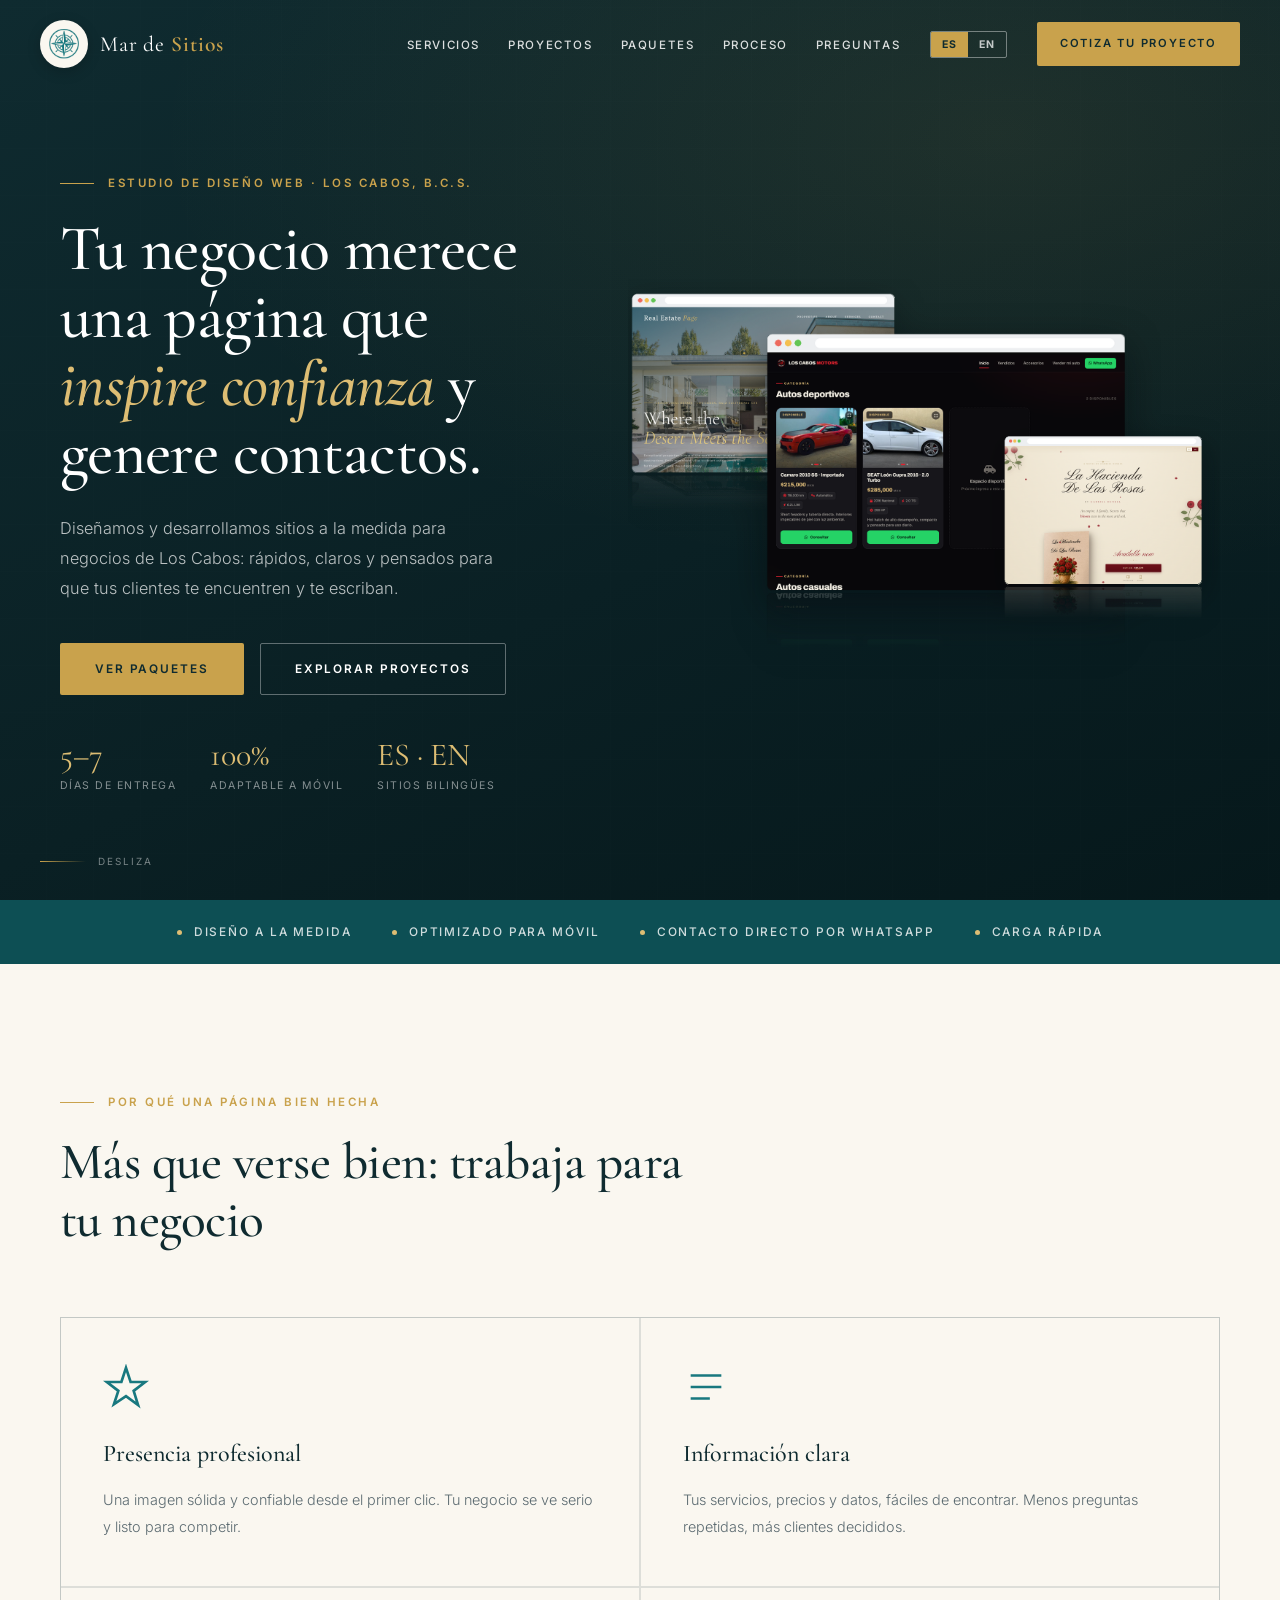
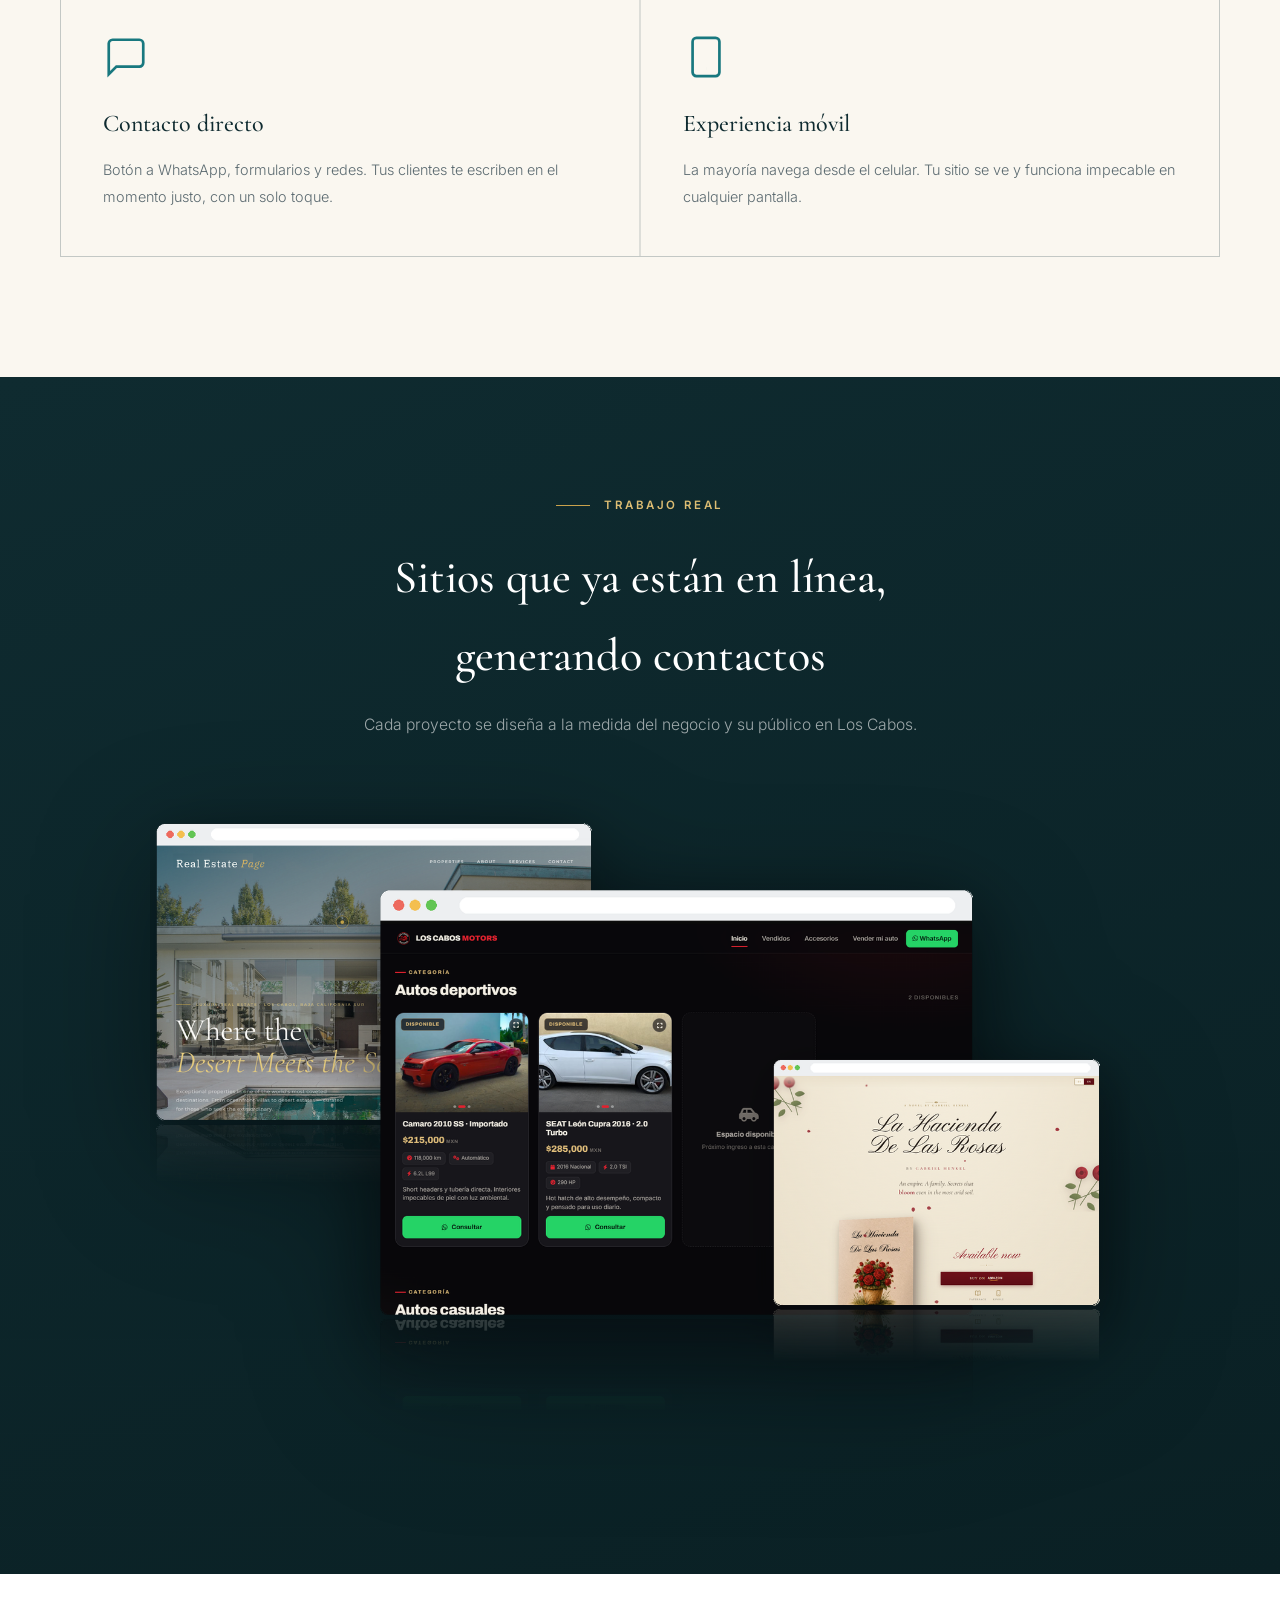
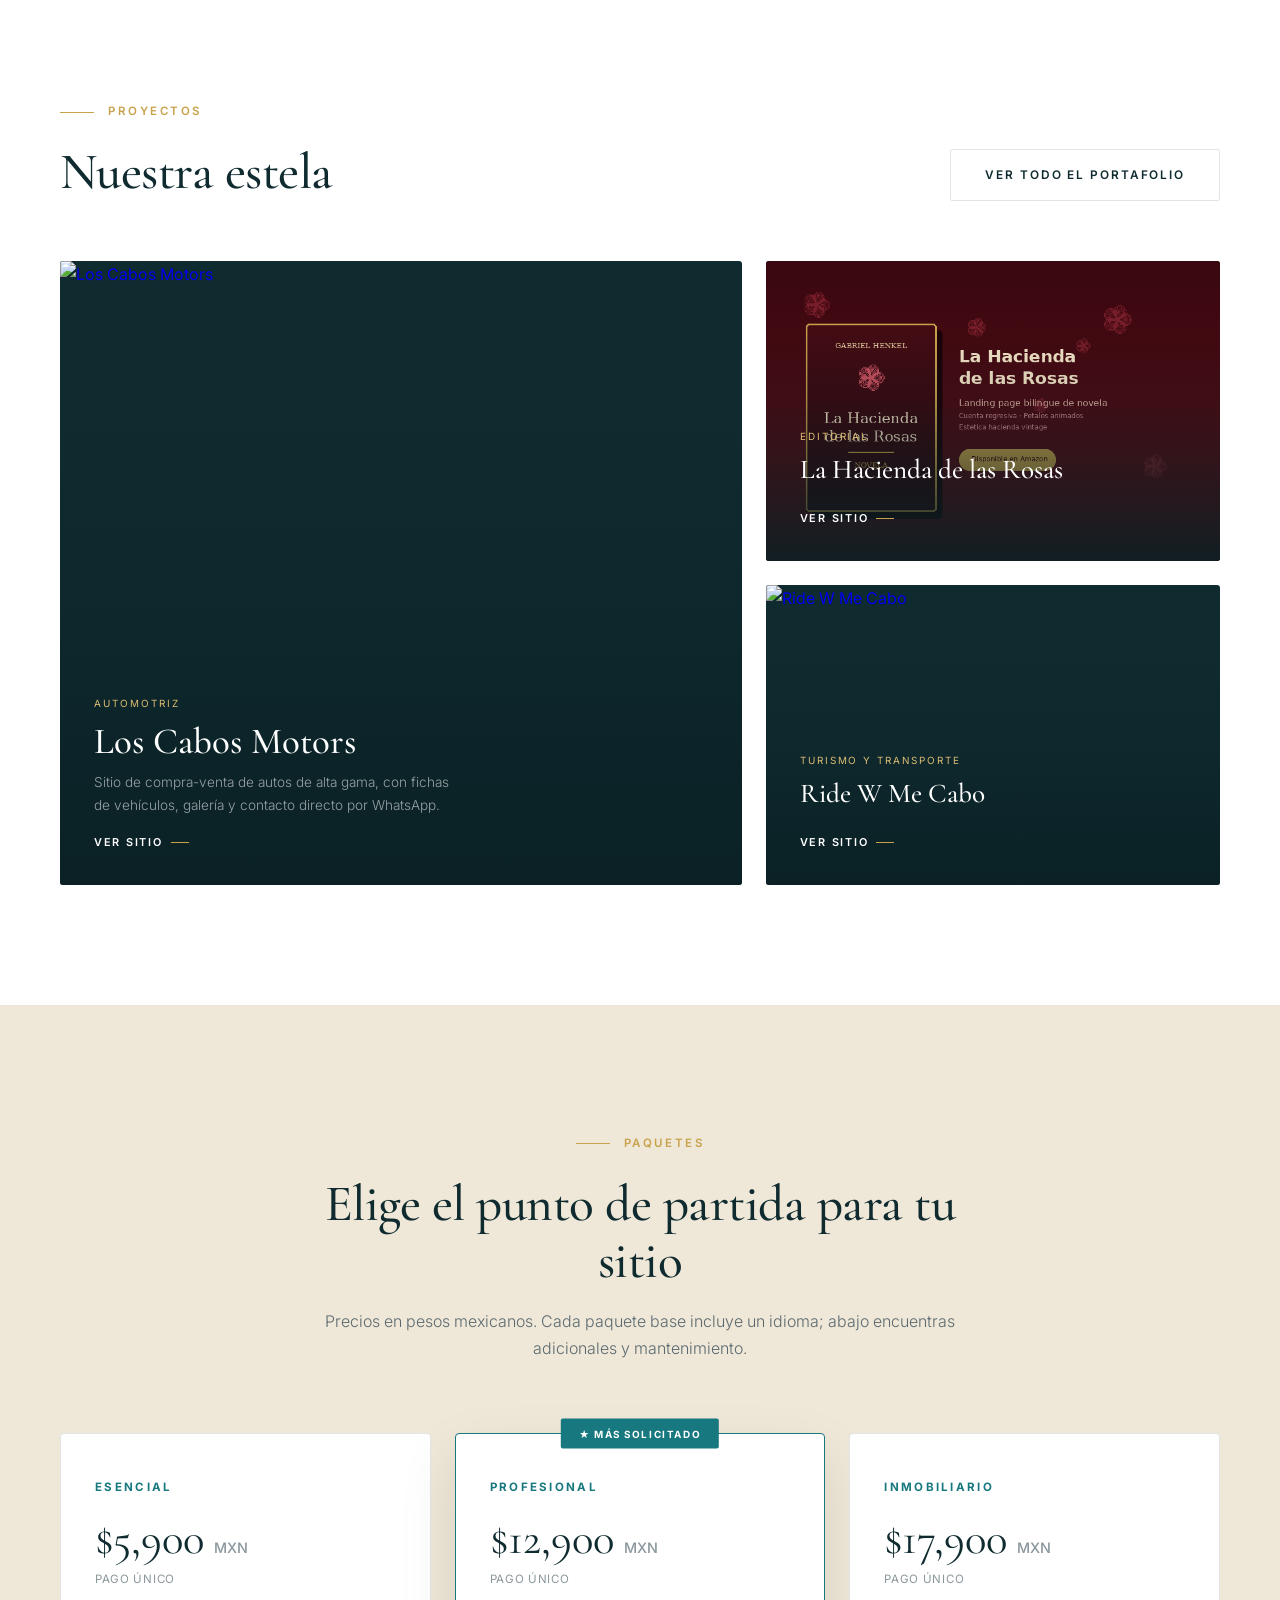
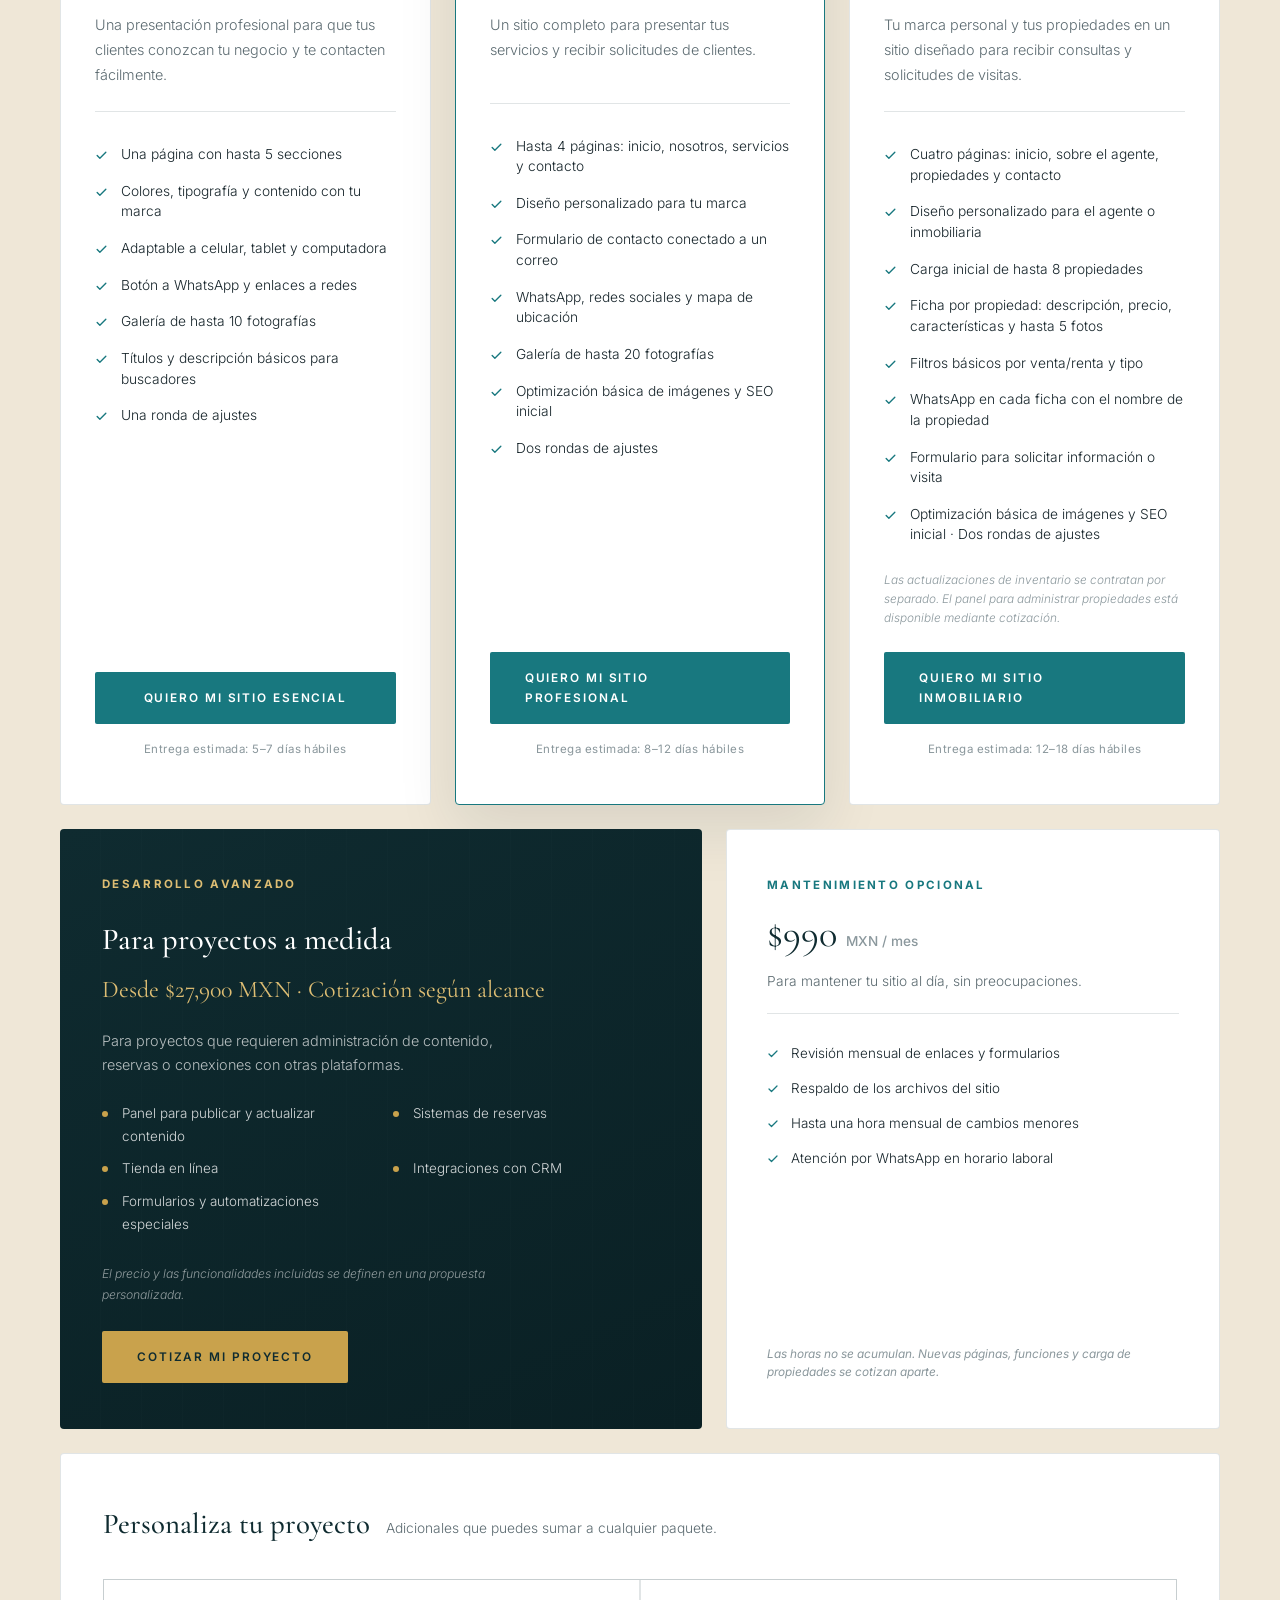
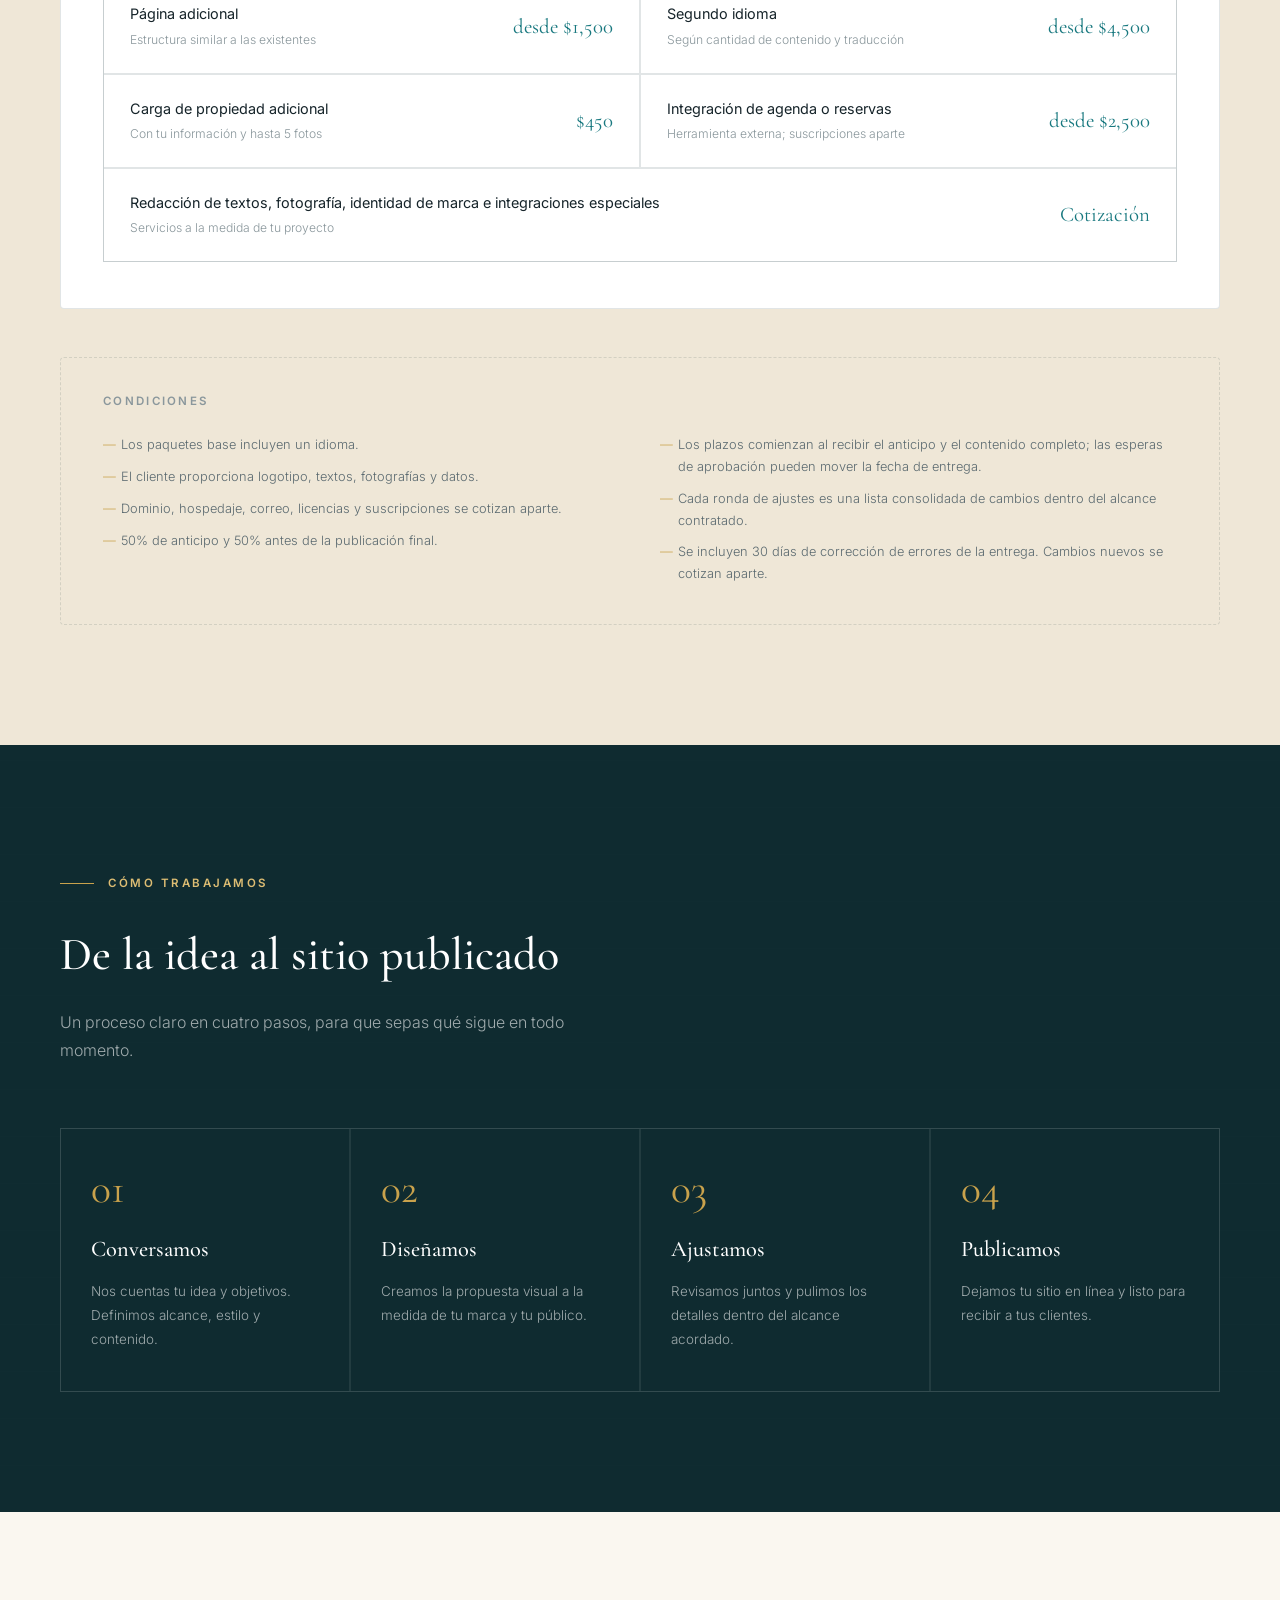
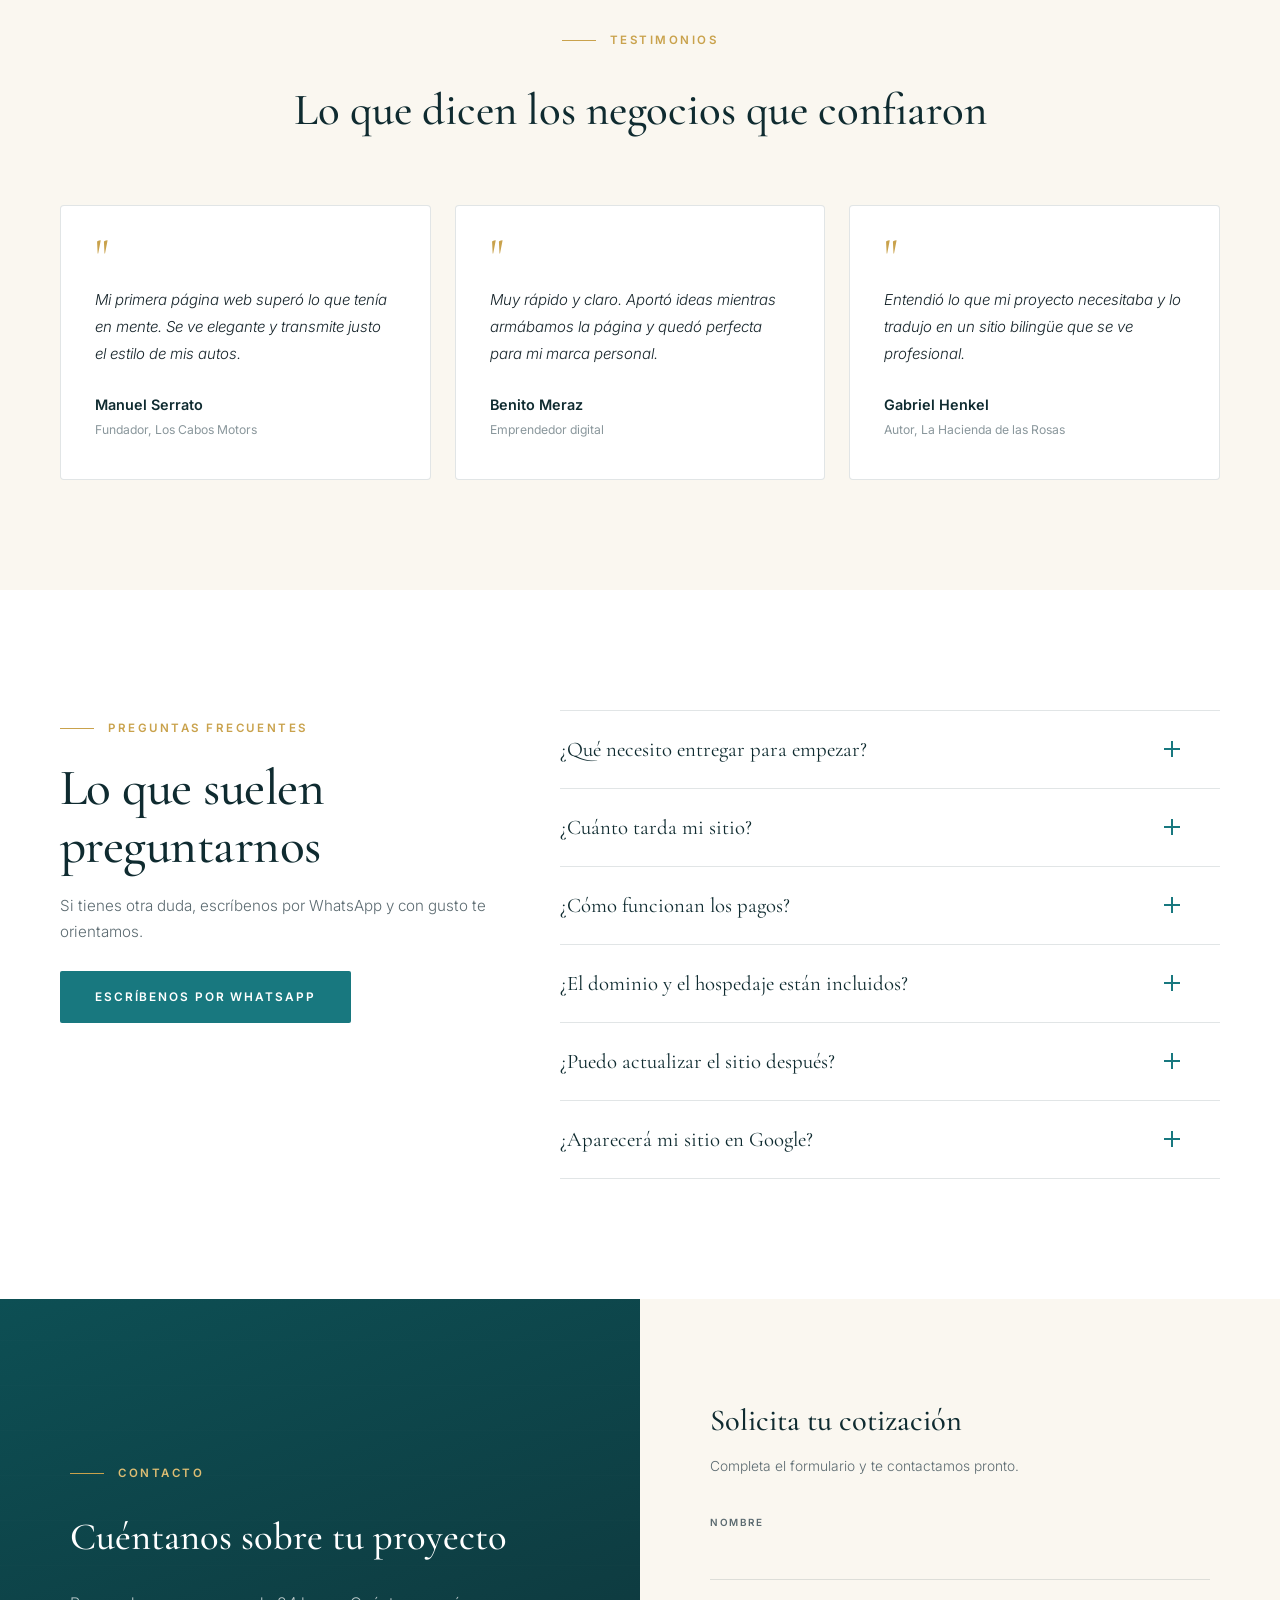
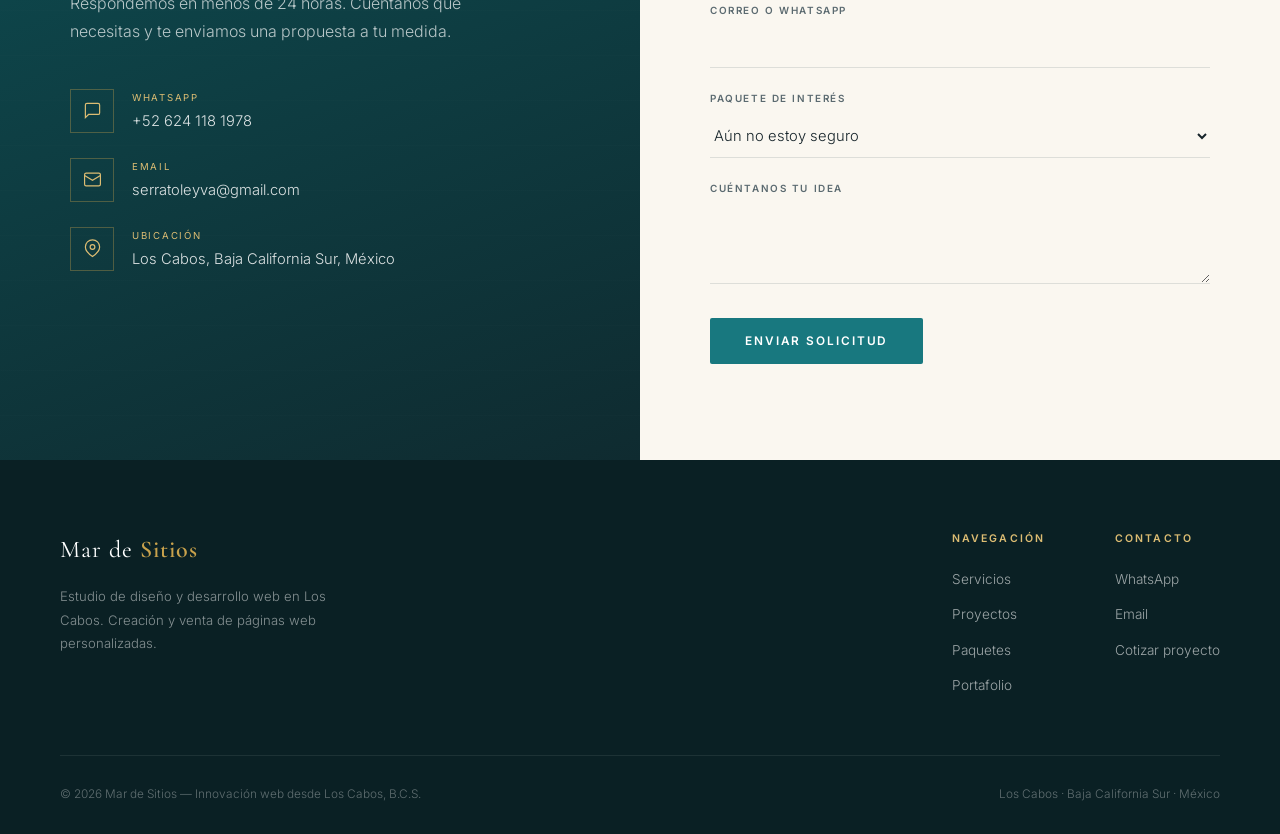
==== commit 537bbbd2: "Update index.html" ====
--- a/index.html
+++ b/index.html
@@ -628,8 +628,8 @@
           <div class="pcard-overlay">
             <div class="pcard-sector" data-es>Editorial</div><div class="pcard-sector" data-en>Publishing</div>
             <h3>La Hacienda de las Rosas</h3>
-            <p data-es>Landing bilingüe para la novela de Gabriel Henkel, con cuenta regresiva y estética de hacienda vintage.</p>
-            <p data-en>Bilingual landing page for Gabriel Henkel's novel, with a release countdown and vintage hacienda styling.</p>
+            <p data-es>Landing bilingüe para la novela de Gabriel Henkel, con tipografía caligráfica y una estética elegante.</p>
+            <p data-en>Bilingual landing page for Gabriel Henkel's novel, with calligraphic type and an elegant aesthetic.</p>
             <span class="go" data-es>Ver sitio</span><span class="go" data-en>View site</span>
           </div>
         </a>
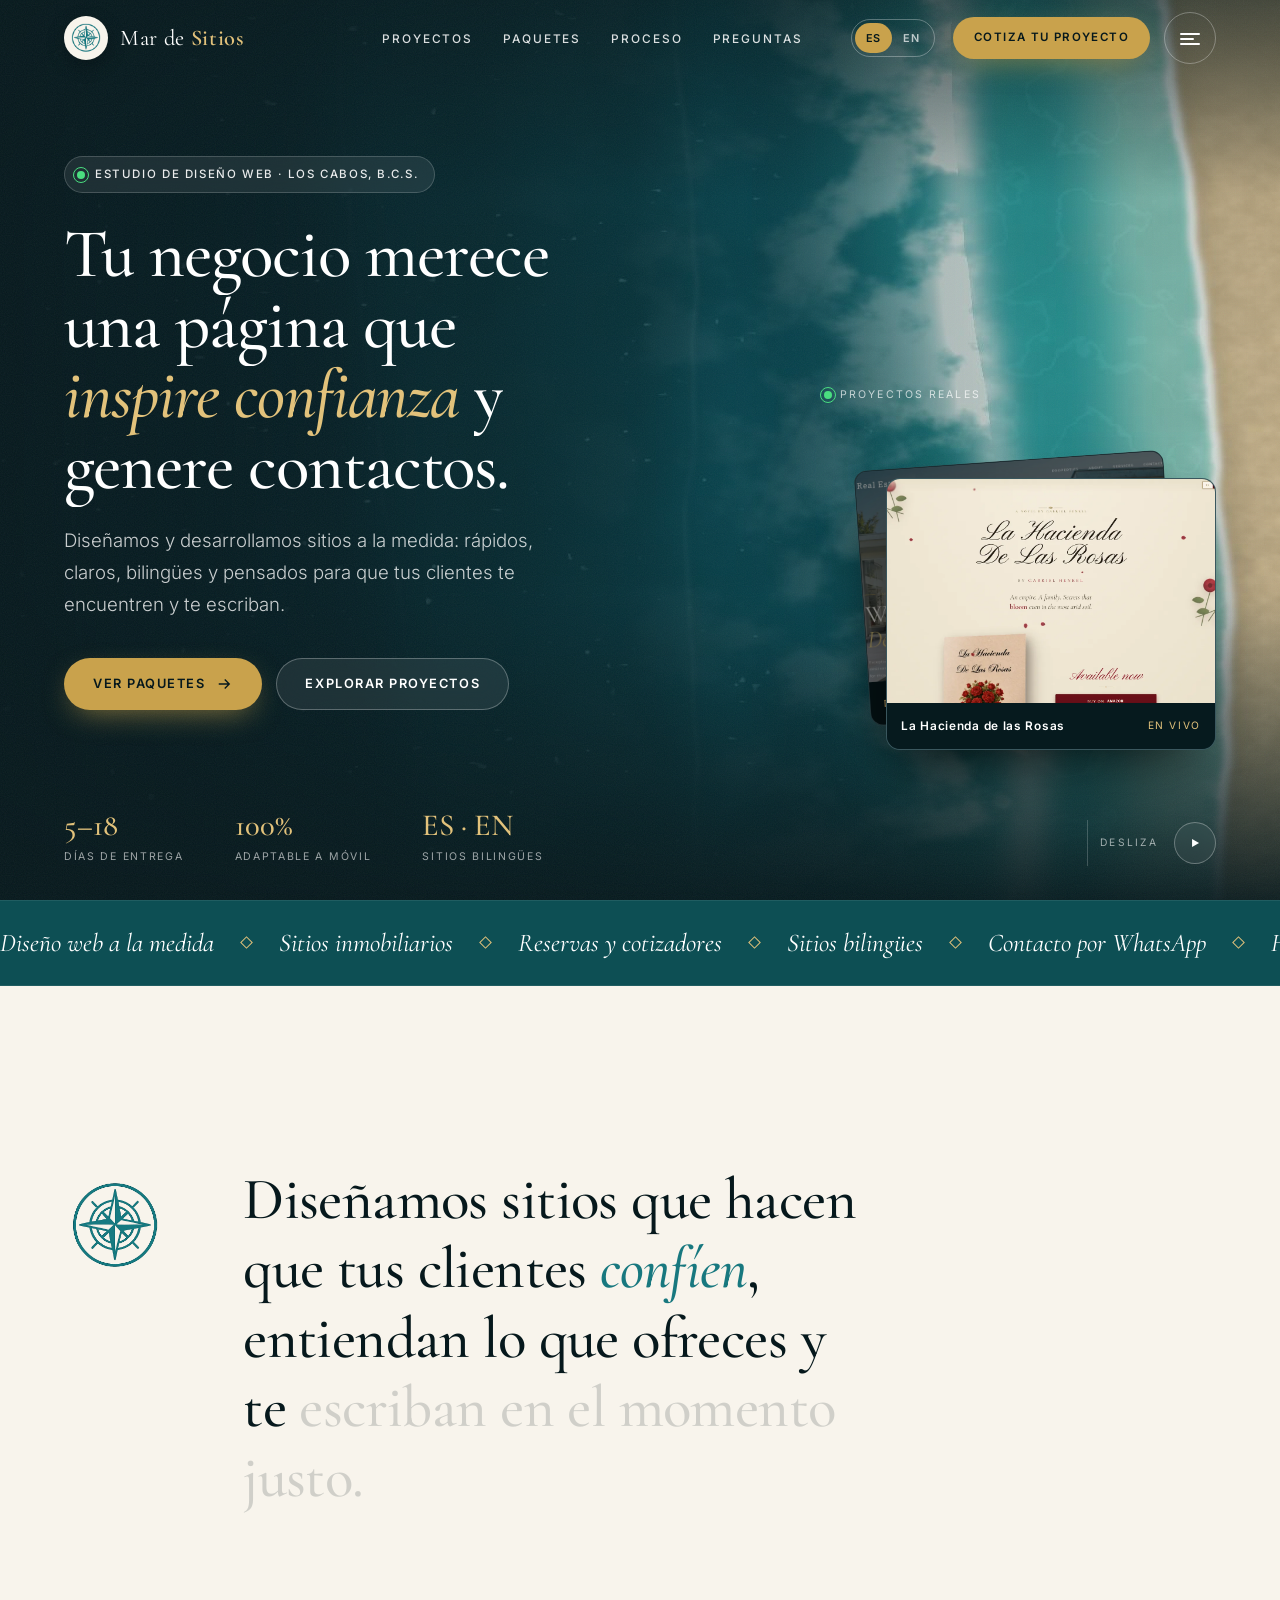
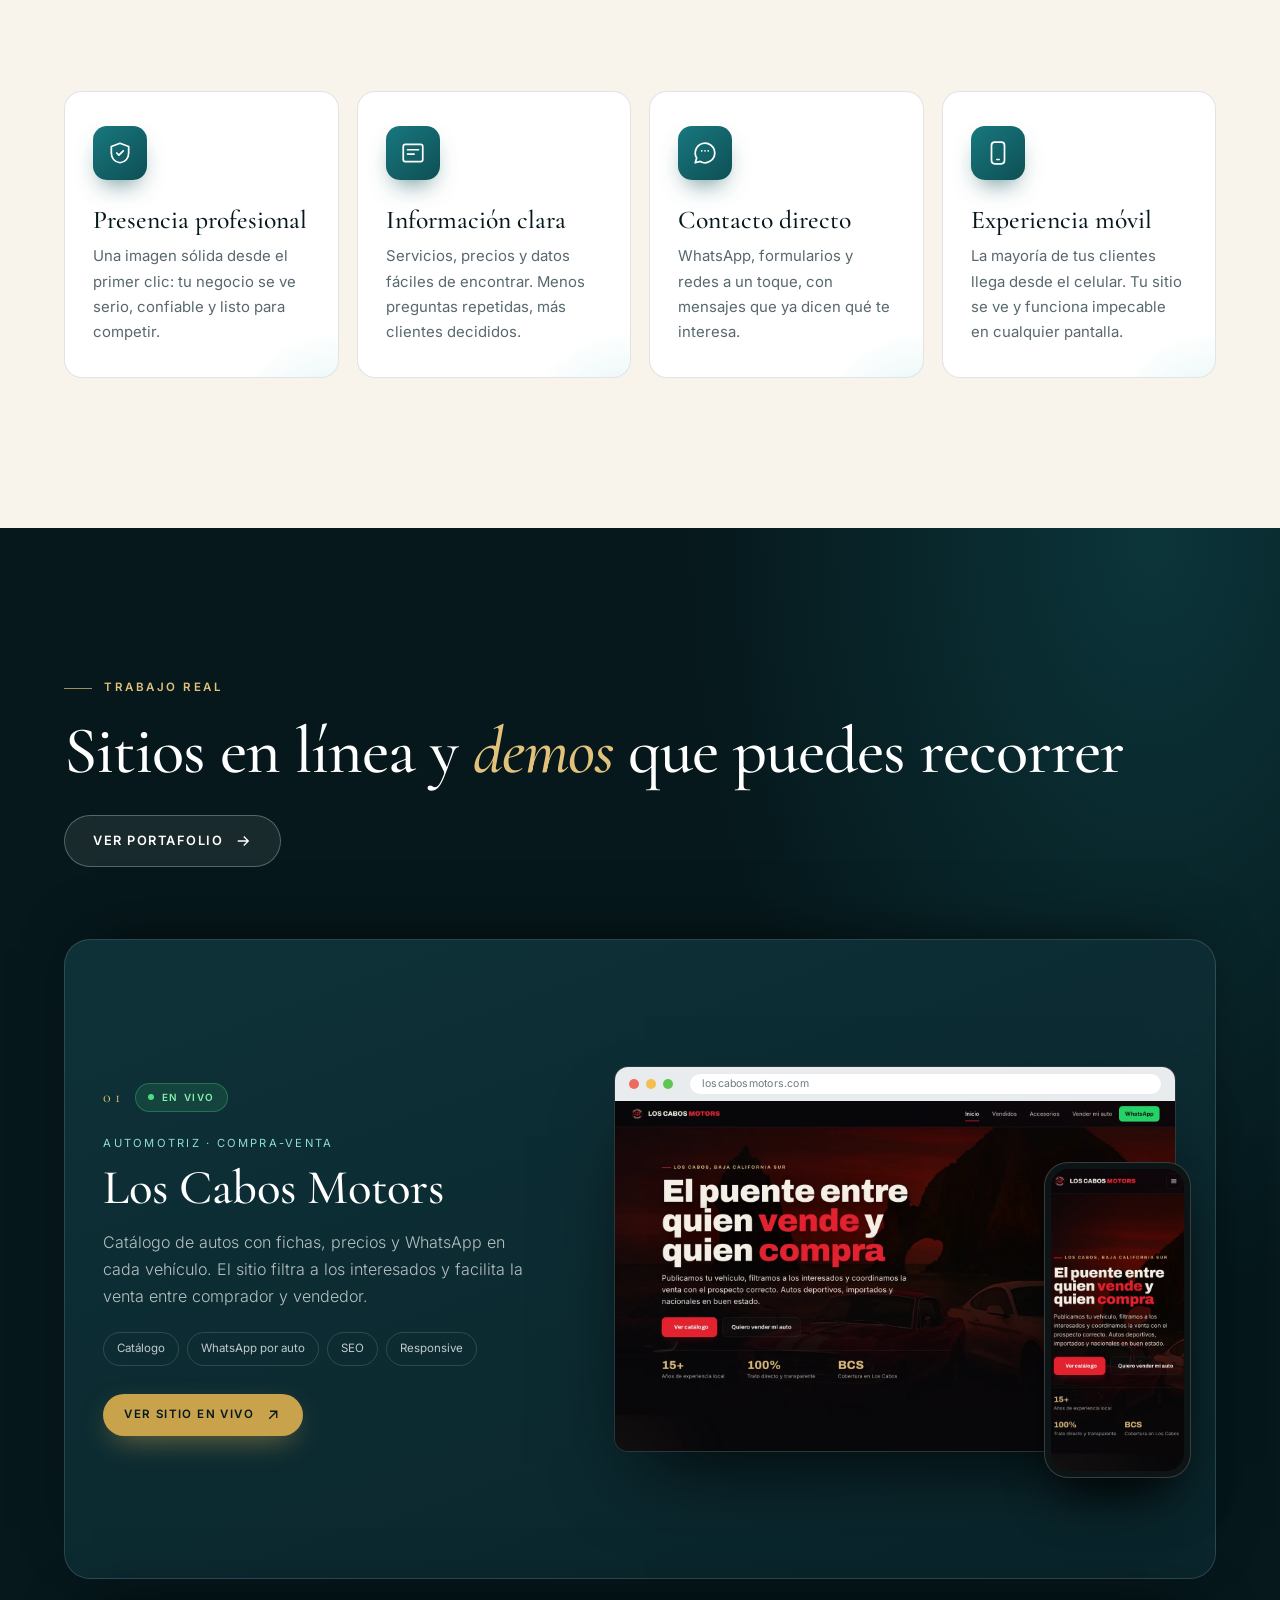
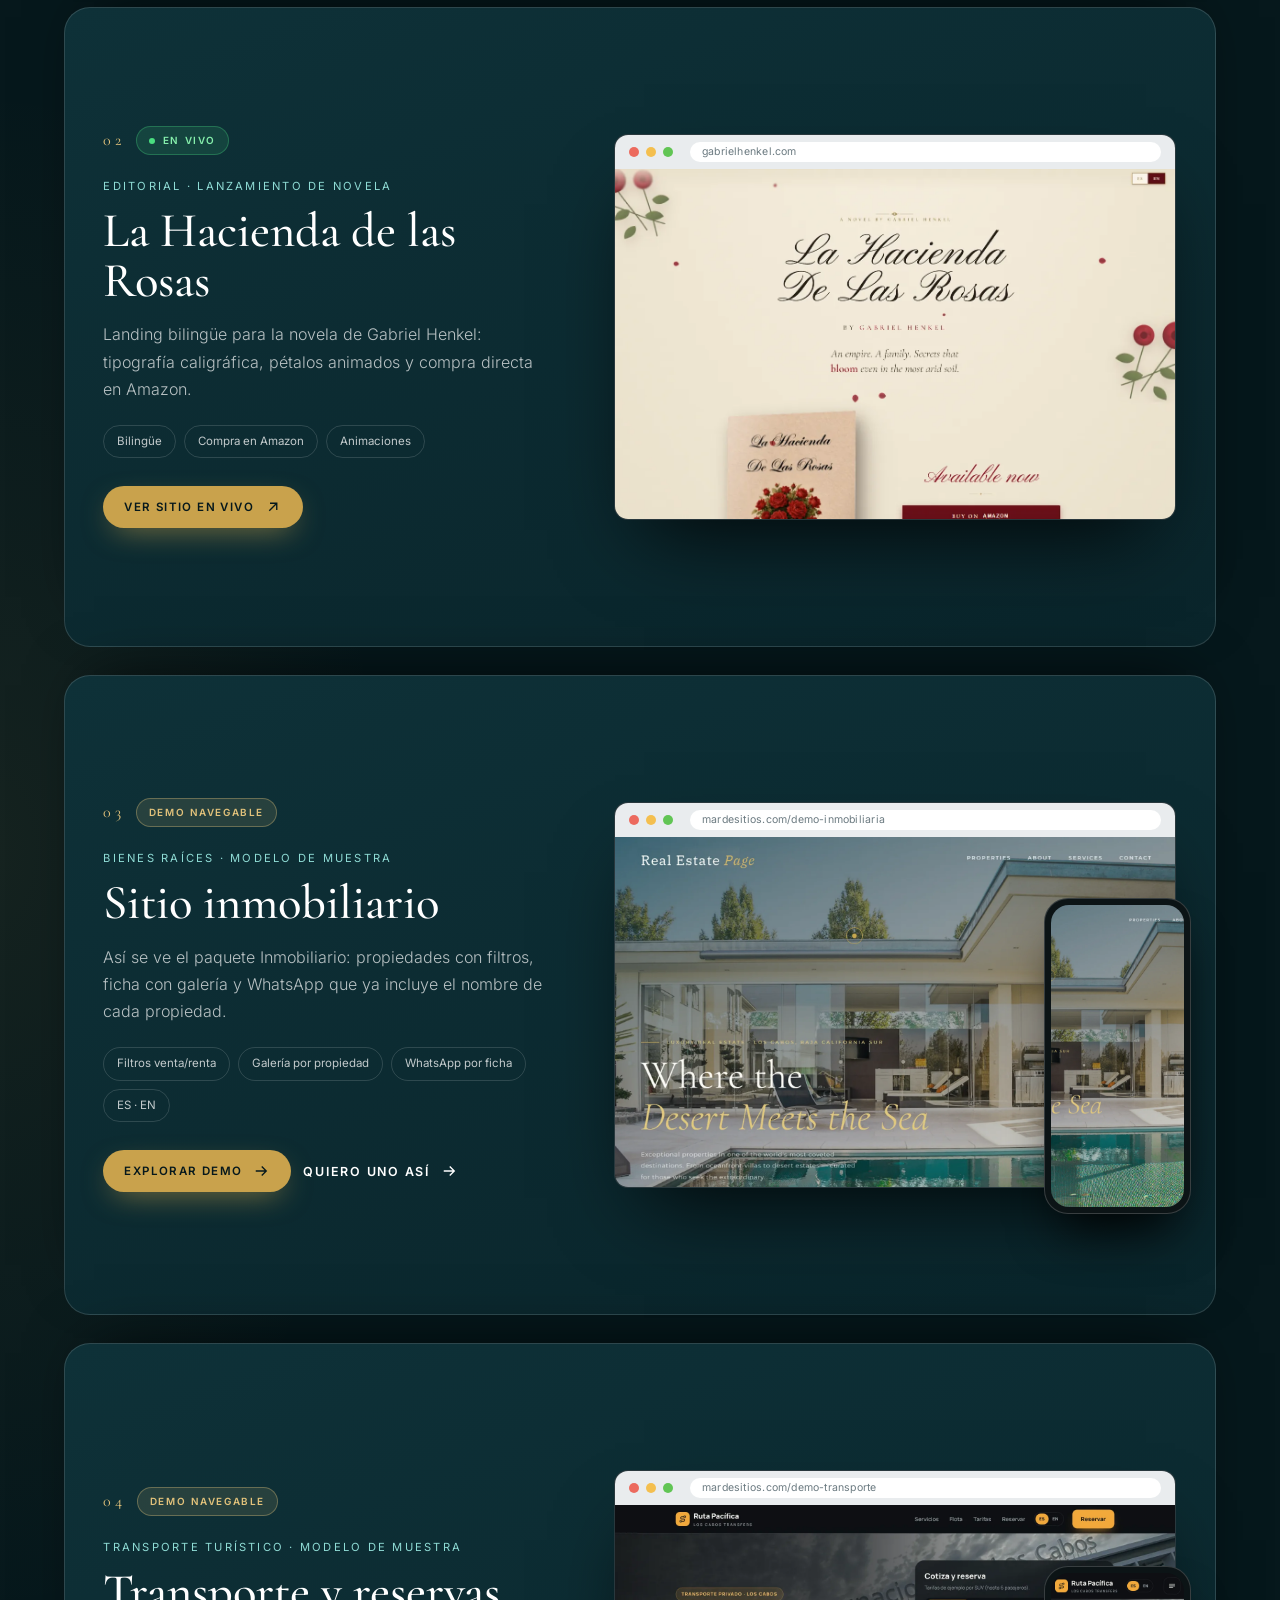
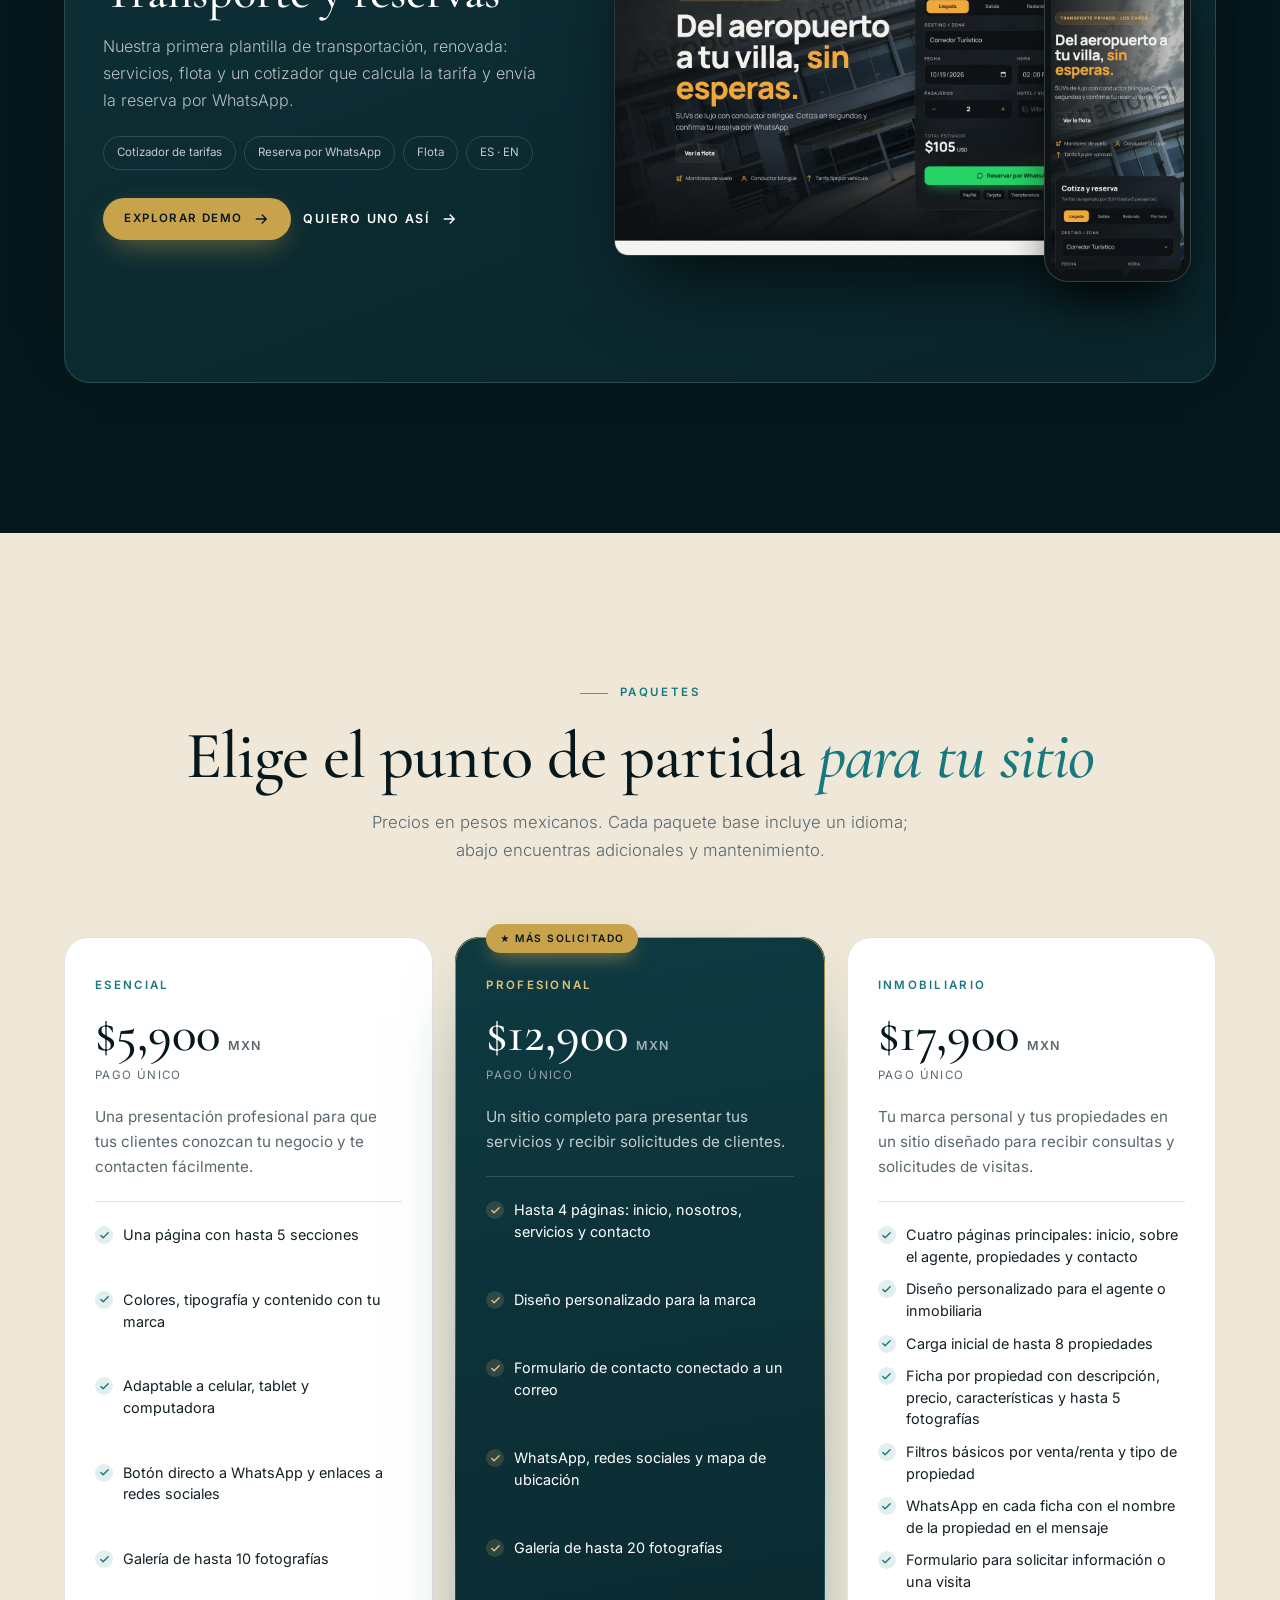
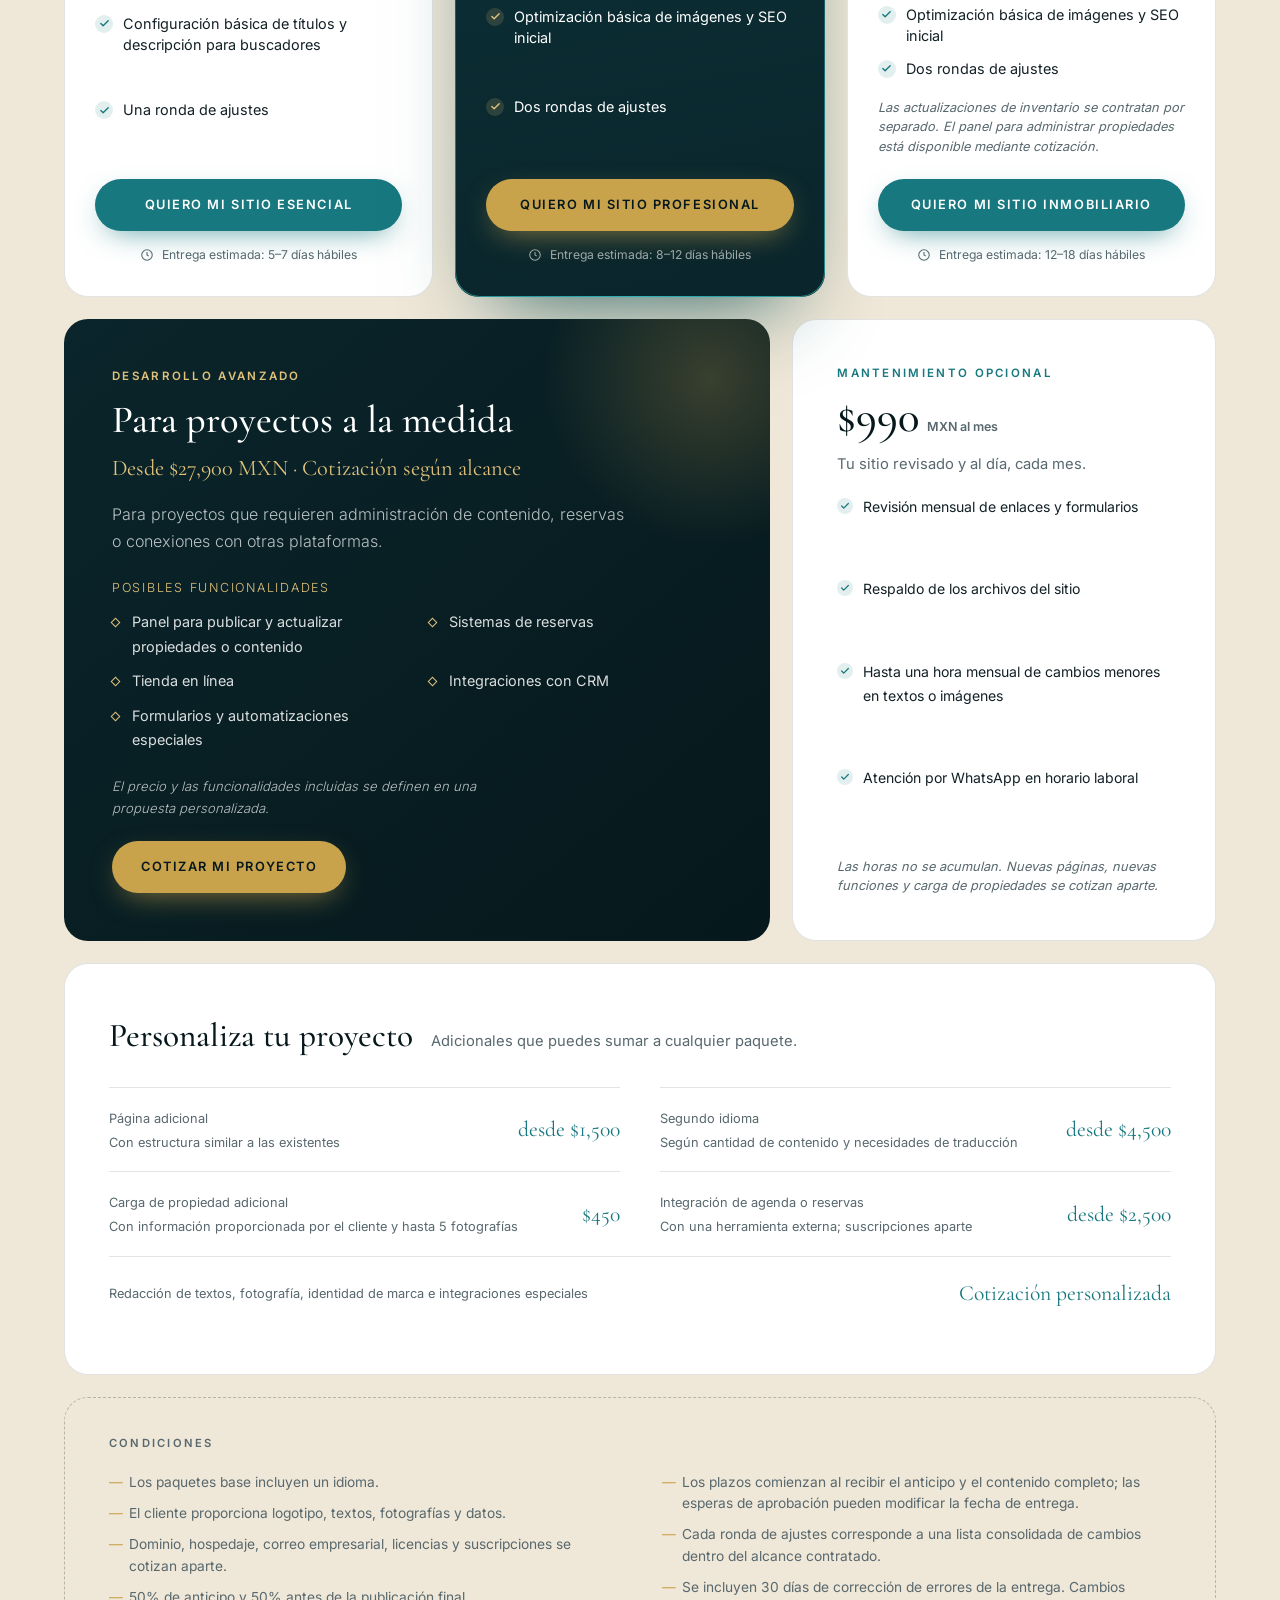
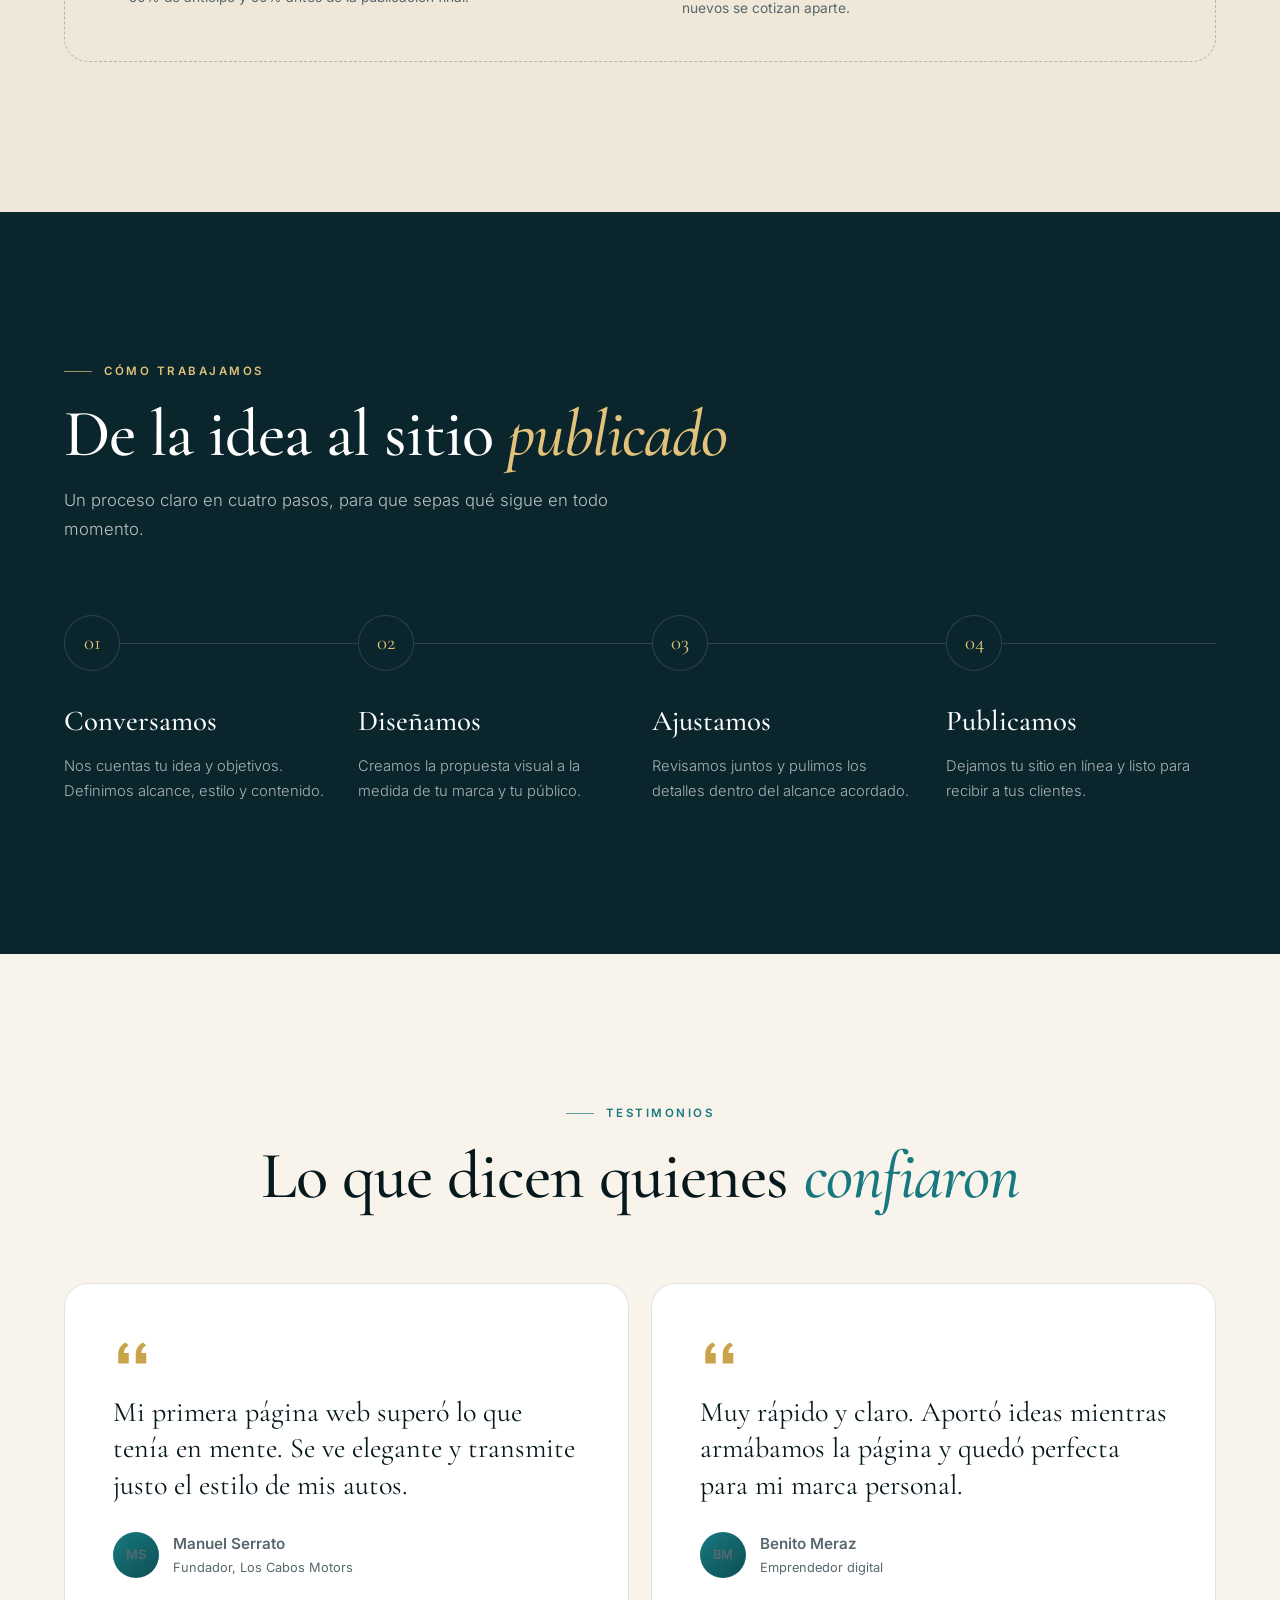
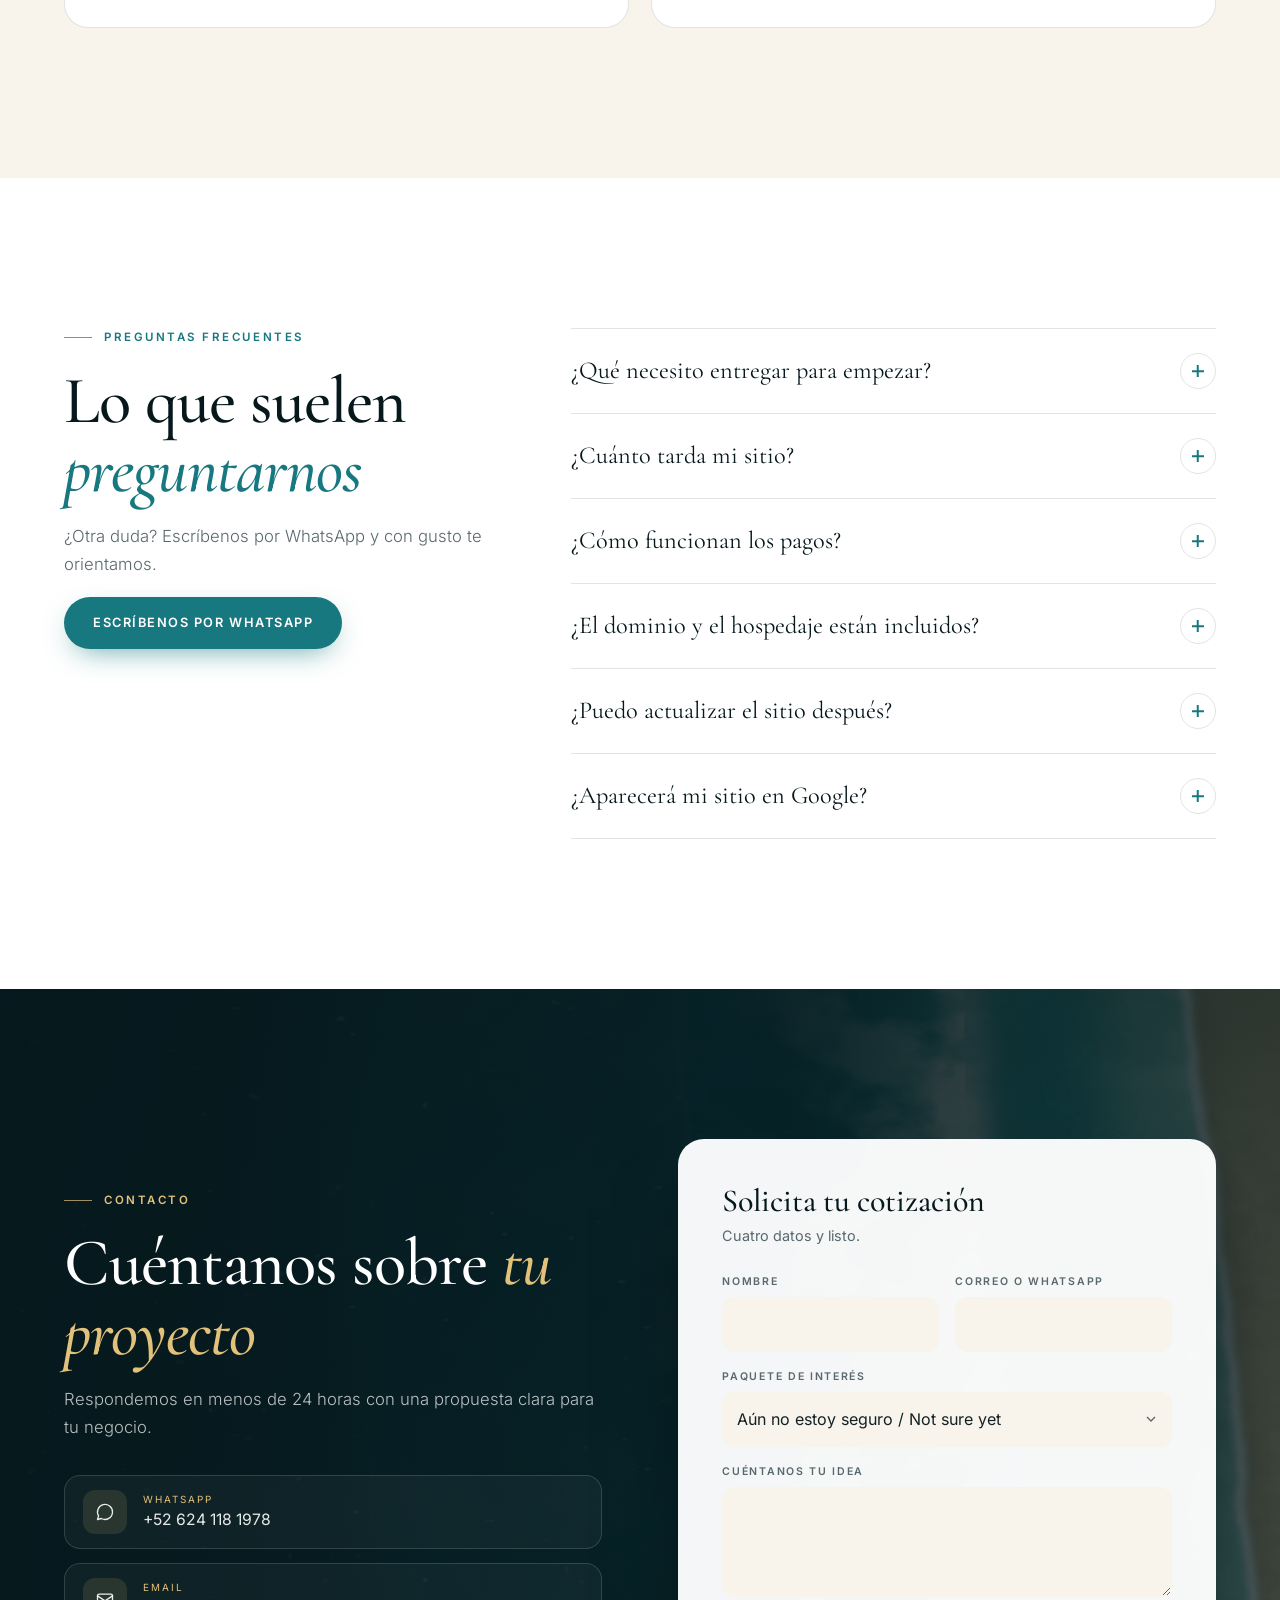
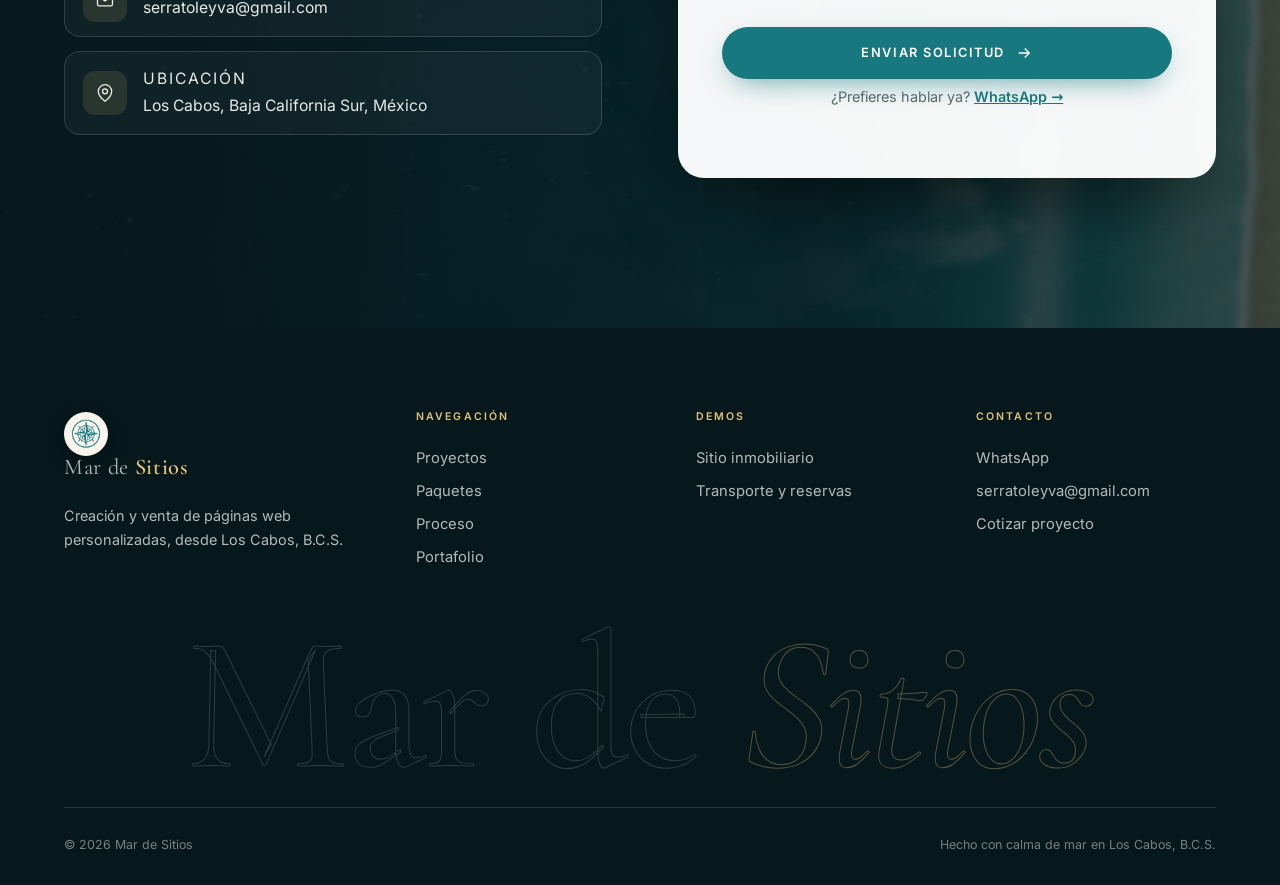
==== commit de555045: "Rediseño completo: video de olas, menú interactivo y demos navegables - Portada con video de olas en" ====
--- a/index.html
+++ b/index.html
@@ -1,1075 +1,590 @@
 <!DOCTYPE html>
-<html lang="es">
+<html lang="es" class="no-js" data-title-es="Mar de Sitios · Diseño y desarrollo web en Los Cabos" data-title-en="Mar de Sitios · Web design & development in Los Cabos">
 <head>
   <meta charset="UTF-8" />
-  <meta name="viewport" content="width=device-width, initial-scale=1.0" />
-  <title>Mar de Sitios · Diseño y Desarrollo Web en Los Cabos</title>
-  <meta name="description" content="Estudio de diseño y desarrollo web en Los Cabos, B.C.S. Sitios profesionales que inspiran confianza y generan contactos. Web design studio in Los Cabos." />
+  <meta name="viewport" content="width=device-width, initial-scale=1, viewport-fit=cover" />
+  <title>Mar de Sitios · Diseño y desarrollo web en Los Cabos</title>
+  <meta name="description" content="Estudio de diseño y desarrollo web en Los Cabos, B.C.S. Sitios profesionales, rápidos y bilingües que inspiran confianza y generan contactos." />
+  <meta name="theme-color" content="#06181c" />
+  <link rel="canonical" href="https://mardesitios.com/" />
+  <meta property="og:type" content="website" />
+  <meta property="og:title" content="Mar de Sitios · Diseño web en Los Cabos" />
+  <meta property="og:description" content="Sitios que inspiran confianza y generan contactos. Paquetes desde $5,900 MXN." />
+  <meta property="og:url" content="https://mardesitios.com/" />
+  <meta property="og:image" content="https://mardesitios.com/assets/img/og.jpg" />
+  <meta name="twitter:card" content="summary_large_image" />
   <link rel="icon" type="image/svg+xml" href="Images/favicon.svg" />
   <link rel="icon" type="image/png" sizes="32x32" href="Images/favicon-32.png" />
   <link rel="icon" type="image/png" sizes="16x16" href="Images/favicon-16.png" />
   <link rel="apple-touch-icon" sizes="180x180" href="Images/favicon-180.png" />
   <link rel="icon" href="favicon.ico" sizes="any" />
-  <link rel="preconnect" href="https://fonts.googleapis.com" />
-  <link rel="preconnect" href="https://fonts.gstatic.com" crossorigin />
-  <link href="https://fonts.googleapis.com/css2?family=Cormorant+Garamond:ital,wght@0,400;0,500;0,600;1,400;1,500&family=Inter:wght@300;400;500;600;700&display=swap" rel="stylesheet" />
-  <style>
-    *, *::before, *::after { margin: 0; padding: 0; box-sizing: border-box; }
-
-    :root {
-      --teal: #18787f;            /* del logo */
-      --teal-deep: #0d4f54;
-      --teal-soft: #4aa3a8;
-      --ink: #0f2b30;             /* secciones oscuras (mar profundo) */
-      --ink-2: #0a2024;
-      --sand: #efe7d7;
-      --cream: #faf7f0;
-      --gold: #c9a24c;
-      --gold-light: #ddbd73;
-      --text: #16242a;
-      --text-mid: #5b6a70;
-      --text-soft: #8a979c;
-      --line: rgba(15,43,48,0.12);
-      --white: #ffffff;
-      --shadow-soft: 0 24px 60px rgba(15,43,48,0.10);
-      --shadow-card: 0 14px 40px rgba(15,43,48,0.08);
-    }
-
-    html { scroll-behavior: smooth; }
-
-    body {
-      font-family: 'Inter', sans-serif;
-      background: var(--cream);
-      color: var(--text);
-      line-height: 1.7;
-      overflow-x: hidden;
-      -webkit-font-smoothing: antialiased;
-    }
-
-    h1, h2, h3, .serif { font-family: 'Cormorant Garamond', serif; font-weight: 500; }
-
-    .wrap { max-width: 1240px; margin: 0 auto; padding: 0 40px; }
-
-    /* eyebrow / section tag */
-    .eyebrow {
-      font-size: 0.72rem; letter-spacing: 0.22em; text-transform: uppercase;
-      color: var(--gold); font-weight: 600;
-      display: inline-flex; align-items: center; gap: 14px; margin-bottom: 22px;
-    }
-    .eyebrow::before { content: ''; width: 34px; height: 1px; background: var(--gold); display: block; }
-    .eyebrow.center { justify-content: center; }
-    .eyebrow.light { color: var(--gold-light); }
-
-    .section-title {
-      font-size: clamp(2.1rem, 4vw, 3.2rem);
-      line-height: 1.12; color: var(--ink); letter-spacing: -0.01em;
-    }
-    .section-intro { color: var(--text-mid); font-size: 1rem; font-weight: 300; max-width: 52ch; }
-
-    /* buttons */
-    .btn {
-      display: inline-flex; align-items: center; gap: 10px;
-      font-family: 'Inter', sans-serif; font-size: 0.74rem; font-weight: 600;
-      letter-spacing: 0.16em; text-transform: uppercase;
-      padding: 15px 34px; border-radius: 2px; text-decoration: none; cursor: pointer;
-      border: 1px solid transparent; transition: background .3s, color .3s, border-color .3s, transform .3s;
-    }
-    .btn-gold { background: var(--gold); color: var(--ink); }
-    .btn-gold:hover { background: var(--gold-light); transform: translateY(-2px); }
-    .btn-teal { background: var(--teal); color: #fff; }
-    .btn-teal:hover { background: var(--teal-deep); transform: translateY(-2px); }
-    .btn-outline { border-color: var(--line); color: var(--ink); background: transparent; }
-    .btn-outline:hover { border-color: var(--teal); color: var(--teal); }
-    .btn-ghost-light { border: 1px solid rgba(255,255,255,0.35); color: #fff; }
-    .btn-ghost-light:hover { border-color: var(--gold); background: rgba(201,162,76,0.12); }
-
-    /* ─────────── NAV ─────────── */
-    nav {
-      position: fixed; inset: 0 0 auto 0; z-index: 200;
-      display: flex; align-items: center; justify-content: space-between;
-      padding: 20px 40px; transition: background .4s, padding .4s, box-shadow .4s, border-color .4s;
-      border-bottom: 1px solid transparent;
-    }
-    nav.scrolled {
-      background: rgba(250,247,240,0.92); backdrop-filter: blur(12px);
-      padding: 12px 40px; border-bottom: 1px solid var(--line);
-    }
-    .nav-brand { display: flex; align-items: center; gap: 12px; text-decoration: none; }
-    .nav-brand .logo-plate {
-      display: flex; align-items: center; justify-content: center;
-      background: var(--cream); border-radius: 50%; padding: 6px;
-      width: 48px; height: 48px; flex-shrink: 0;
-      box-shadow: 0 4px 14px rgba(0,0,0,0.18); transition: width .4s, height .4s, background .4s, box-shadow .4s;
-    }
-    nav.scrolled .nav-brand .logo-plate { width: 42px; height: 42px; box-shadow: none; }
-    .nav-brand .logo-plate img { width: 100%; height: 100%; object-fit: contain; object-position: center; display: block; }
-    .nav-brand .bmark {
-      font-family: 'Cormorant Garamond', serif; font-size: 1.35rem; color: #fff;
-      letter-spacing: 0.04em; transition: color .4s; white-space: nowrap;
-    }
-    nav.scrolled .nav-brand .bmark { color: var(--ink); }
-    .nav-brand .bmark b { font-weight: 600; color: var(--gold); }
-
-    .nav-right { display: flex; align-items: center; gap: 30px; }
-    .nav-links { display: flex; gap: 28px; list-style: none; }
-    .nav-links a {
-      font-size: 0.72rem; letter-spacing: 0.14em; text-transform: uppercase; font-weight: 500;
-      color: rgba(255,255,255,0.85); text-decoration: none; transition: color .3s;
-    }
-    nav.scrolled .nav-links a { color: var(--text-mid); }
-    .nav-links a:hover { color: var(--gold); }
-    nav.scrolled .nav-links a:hover { color: var(--teal); }
-
-    .nav-cta { font-size: 0.7rem; padding: 11px 22px; }
-
-    .lang-toggle { display: flex; border: 1px solid rgba(255,255,255,0.4); border-radius: 2px; overflow: hidden; }
-    nav.scrolled .lang-toggle { border-color: var(--line); }
-    .lang-toggle button {
-      background: transparent; border: none; cursor: pointer; padding: 6px 11px;
-      font-family: 'Inter', sans-serif; font-size: 0.66rem; font-weight: 700; letter-spacing: 0.08em;
-      color: rgba(255,255,255,0.75); transition: all .25s;
-    }
-    nav.scrolled .lang-toggle button { color: var(--text-soft); }
-    .lang-toggle button.active { background: var(--gold); color: var(--ink); }
-
-    /* hamburger */
-    .nav-burger { display: none; flex-direction: column; gap: 5px; background: none; border: none; cursor: pointer; padding: 6px; }
-    .nav-burger span { width: 24px; height: 2px; background: #fff; transition: background .4s; }
-    nav.scrolled .nav-burger span { background: var(--ink); }
-
-    /* ─────────── HERO ─────────── */
-    .hero {
-      position: relative; min-height: 100vh; display: flex; align-items: center;
-      padding: 130px 0 70px; overflow: hidden;
-      background:
-        radial-gradient(120% 90% at 78% 15%, rgba(201,162,76,0.10), transparent 55%),
-        linear-gradient(155deg, var(--ink) 0%, var(--ink-2) 58%, #06181b 100%);
-    }
-    /* faint map/contour lines */
-    .hero::before {
-      content: ''; position: absolute; inset: 0; opacity: 0.5;
-      background-image:
-        repeating-linear-gradient(0deg, transparent, transparent 46px, rgba(255,255,255,0.025) 47px),
-        repeating-linear-gradient(90deg, transparent, transparent 46px, rgba(255,255,255,0.025) 47px);
-      pointer-events: none;
-    }
-    .hero-grid {
-      position: relative; z-index: 2; display: grid; grid-template-columns: 1fr 1.12fr;
-      gap: 40px; align-items: center; width: 100%;
-    }
-    .hero-copy { max-width: 560px; }
-    .hero h1 {
-      font-size: clamp(2.7rem, 5vw, 4.4rem); line-height: 1.06; color: var(--white);
-      letter-spacing: -0.01em; margin-bottom: 26px;
-    }
-    .hero h1 .accent { color: var(--gold-light); font-style: italic; }
-    .hero-sub {
-      font-size: 1.02rem; font-weight: 300; color: rgba(255,255,255,0.72);
-      line-height: 1.85; max-width: 46ch; margin-bottom: 40px;
-    }
-    .hero-actions { display: flex; gap: 16px; flex-wrap: wrap; margin-bottom: 44px; }
-    .hero-trust { display: flex; gap: 34px; flex-wrap: wrap; }
-    .hero-trust .t-item { display: flex; flex-direction: column; }
-    .hero-trust .t-num {
-      font-family: 'Cormorant Garamond', serif; font-size: 2rem; color: var(--gold-light); line-height: 1;
-    }
-    .hero-trust .t-label { font-size: 0.66rem; letter-spacing: 0.14em; text-transform: uppercase; color: rgba(255,255,255,0.5); margin-top: 6px; }
-
-    .hero-visual { position: relative; }
-    .hero-visual img { width: 100%; height: auto; display: block; }
-
-    .hero-scroll {
-      position: absolute; left: 40px; bottom: 30px; z-index: 3;
-      display: flex; align-items: center; gap: 12px;
-      font-size: 0.62rem; letter-spacing: 0.2em; text-transform: uppercase; color: rgba(255,255,255,0.45);
-    }
-    .hero-scroll .line { width: 46px; height: 1px; background: linear-gradient(to right, var(--gold), transparent); }
-
-    /* one-time load animation */
-    .anim { opacity: 0; transform: translateY(26px); animation: heroIn .9s cubic-bezier(.2,.7,.3,1) forwards; }
-    .anim.d1 { animation-delay: .15s; } .anim.d2 { animation-delay: .3s; }
-    .anim.d3 { animation-delay: .45s; } .anim.d4 { animation-delay: .6s; }
-    .hero-visual.anim { transform: translateY(26px) scale(.98); animation: heroInScale 1.1s .35s cubic-bezier(.2,.7,.3,1) forwards; }
-    @keyframes heroIn { to { opacity: 1; transform: translateY(0); } }
-    @keyframes heroInScale { to { opacity: 1; transform: translateY(0) scale(1); } }
-
-    /* ─────────── LOGO STRIP / POSITIONING ─────────── */
-    .positioning { background: var(--teal-deep); padding: 22px 0; }
-    .positioning .wrap { display: flex; align-items: center; justify-content: center; gap: 40px; flex-wrap: wrap; }
-    .positioning p {
-      font-size: 0.74rem; letter-spacing: 0.16em; text-transform: uppercase;
-      color: rgba(255,255,255,0.8); font-weight: 500; display: flex; align-items: center; gap: 12px;
-    }
-    .positioning p .dot { width: 5px; height: 5px; border-radius: 50%; background: var(--gold-light); }
-
-    /* ─────────── BENEFITS ─────────── */
-    .benefits { padding: 120px 0; background: var(--cream); }
-    .benefits-head { max-width: 640px; margin-bottom: 68px; }
-    .benefits-head .section-title { margin-bottom: 20px; }
-    .benefits-grid { display: grid; grid-template-columns: repeat(2, 1fr); gap: 2px; background: var(--line); border: 1px solid var(--line); }
-    .benefit {
-      background: var(--cream); padding: 46px 42px; transition: background .4s;
-      position: relative;
-    }
-    .benefit:hover { background: var(--white); }
-    .benefit .b-icon {
-      width: 46px; height: 46px; color: var(--teal); margin-bottom: 24px;
-      display: flex; align-items: center; justify-content: center;
-    }
-    .benefit .b-icon svg { width: 100%; height: 100%; stroke: var(--teal); stroke-width: 1.4; fill: none; }
-    .benefit h3 { font-size: 1.5rem; color: var(--ink); margin-bottom: 12px; }
-    .benefit p { font-size: 0.9rem; color: var(--text-mid); font-weight: 300; line-height: 1.85; }
-
-    /* ─────────── SHOWCASE (device band) ─────────── */
-    .showcase { background: linear-gradient(160deg, var(--ink) 0%, var(--ink-2) 100%); padding: 110px 0; position: relative; overflow: hidden; }
-    .showcase::before {
-      content: ''; position: absolute; inset: 0; opacity: .5;
-      background-image: repeating-linear-gradient(0deg, transparent, transparent 46px, rgba(255,255,255,0.02) 47px), repeating-linear-gradient(90deg, transparent, transparent 46px, rgba(255,255,255,0.02) 47px);
-    }
-    .showcase .wrap { position: relative; z-index: 2; }
-    .showcase-head { text-align: center; max-width: 620px; margin: 0 auto 60px; }
-    .showcase-head h2 { color: #fff; font-size: clamp(2rem, 3.6vw, 3rem); margin-bottom: 18px; }
-    .showcase-head p { color: rgba(255,255,255,0.6); font-weight: 300; font-size: 0.98rem; }
-    .showcase-visual { max-width: 980px; margin: 0 auto; }
-    .showcase-visual img { width: 100%; height: auto; display: block; filter: drop-shadow(0 30px 60px rgba(0,0,0,0.4)); }
-
-    /* ─────────── PORTFOLIO ─────────── */
-    .portfolio { padding: 120px 0; background: var(--white); }
-    .portfolio-head { display: flex; justify-content: space-between; align-items: flex-end; gap: 30px; margin-bottom: 60px; flex-wrap: wrap; }
-    .portfolio-head .section-title { max-width: 14ch; }
-    .portfolio-grid { display: grid; grid-template-columns: 1.5fr 1fr; gap: 24px; }
-    .pcard {
-      position: relative; overflow: hidden; border-radius: 3px; text-decoration: none;
-      background: var(--ink); display: block; min-height: 300px;
-    }
-    .pcard.feature { grid-row: span 2; min-height: 624px; }
-    .pcard img { width: 100%; height: 100%; object-fit: cover; object-position: top; display: block; transition: transform .8s ease; position: absolute; inset: 0; }
-    .pcard:hover img { transform: scale(1.05); }
-    .pcard-overlay {
-      position: absolute; inset: 0; z-index: 2; padding: 34px;
-      display: flex; flex-direction: column; justify-content: flex-end;
-      background: linear-gradient(to top, rgba(10,32,36,0.92) 0%, rgba(10,32,36,0.15) 55%, transparent 80%);
-      transition: background .4s;
-    }
-    .pcard:hover .pcard-overlay { background: linear-gradient(to top, rgba(10,32,36,0.95) 0%, rgba(10,32,36,0.35) 65%, rgba(10,32,36,0.1) 100%); }
-    .pcard-sector { font-size: 0.62rem; letter-spacing: 0.2em; text-transform: uppercase; color: var(--gold-light); margin-bottom: 10px; }
-    .pcard h3 { font-size: 1.7rem; color: #fff; line-height: 1.1; margin-bottom: 8px; }
-    .pcard.feature h3 { font-size: 2.3rem; }
-    .pcard p { font-size: 0.85rem; color: rgba(255,255,255,0.72); font-weight: 300; max-width: 46ch; margin-bottom: 16px; opacity: 0; max-height: 0; overflow: hidden; transition: opacity .4s, max-height .4s; }
-    .pcard.feature p { opacity: 0.8; max-height: 100px; }
-    .pcard:hover p { opacity: 0.85; max-height: 120px; }
-    .pcard .go { font-size: 0.68rem; letter-spacing: 0.16em; text-transform: uppercase; color: #fff; font-weight: 600; display: inline-flex; align-items: center; gap: 8px; }
-    .pcard .go::after { content: ''; width: 18px; height: 1px; background: var(--gold); transition: width .3s; }
-    .pcard:hover .go::after { width: 30px; }
-
-    /* ─────────── PRICING ─────────── */
-    .pricing { padding: 120px 0; background: var(--sand); }
-    .pricing-head { text-align: center; max-width: 640px; margin: 0 auto 70px; }
-    .pricing-head .section-title { margin-bottom: 18px; }
-    .pricing-head p { color: var(--text-mid); font-weight: 300; }
-
-    .plans { display: grid; grid-template-columns: repeat(3, 1fr); gap: 24px; align-items: stretch; }
-    .plan {
-      background: var(--white); border: 1px solid var(--line); border-radius: 4px;
-      padding: 44px 34px; display: flex; flex-direction: column; position: relative;
-      transition: transform .4s, box-shadow .4s;
-    }
-    .plan:hover { transform: translateY(-6px); box-shadow: var(--shadow-soft); }
-    .plan.featured { border: 1px solid var(--teal); box-shadow: var(--shadow-soft); }
-    .plan-flag {
-      position: absolute; top: 0; left: 50%; transform: translate(-50%, -50%);
-      background: var(--teal); color: #fff; font-size: 0.62rem; font-weight: 700; letter-spacing: 0.16em;
-      text-transform: uppercase; padding: 7px 18px; border-radius: 2px; white-space: nowrap;
-    }
-    .plan-name { font-size: 0.72rem; letter-spacing: 0.2em; text-transform: uppercase; color: var(--teal); font-weight: 700; margin-bottom: 20px; }
-    .plan-price { font-family: 'Cormorant Garamond', serif; font-size: 2.8rem; color: var(--ink); line-height: 1; }
-    .plan-price small { font-size: 0.9rem; color: var(--text-soft); font-family: 'Inter', sans-serif; font-weight: 500; }
-    .plan-terms { font-size: 0.72rem; letter-spacing: 0.06em; color: var(--text-soft); margin: 8px 0 22px; text-transform: uppercase; }
-    .plan-desc { font-size: 0.9rem; color: var(--text-mid); font-weight: 300; line-height: 1.75; padding-bottom: 24px; margin-bottom: 24px; border-bottom: 1px solid var(--line); min-height: 92px; }
-    .plan-feats { list-style: none; margin-bottom: 30px; flex-grow: 1; }
-    .plan-feats li { font-size: 0.86rem; color: var(--text); font-weight: 300; padding: 8px 0 8px 26px; position: relative; line-height: 1.5; }
-    .plan-feats li::before {
-      content: ''; position: absolute; left: 0; top: 13px; width: 13px; height: 13px;
-      background: no-repeat center/contain;
-      background-image: url("data:image/svg+xml,%3Csvg xmlns='http://www.w3.org/2000/svg' viewBox='0 0 24 24' fill='none' stroke='%2318787f' stroke-width='2.5' stroke-linecap='round' stroke-linejoin='round'%3E%3Cpath d='M20 6L9 17l-5-5'/%3E%3C/svg%3E");
-    }
-    .plan-note { font-size: 0.74rem; color: var(--text-soft); font-weight: 300; font-style: italic; margin: -12px 0 24px; line-height: 1.6; }
-    .plan .btn { justify-content: center; width: 100%; }
-    .plan-delivery { text-align: center; font-size: 0.72rem; color: var(--text-soft); margin-top: 16px; letter-spacing: 0.04em; }
-
-    /* advanced + addons + maintenance */
-    .extras { margin-top: 24px; display: grid; grid-template-columns: 1.3fr 1fr; gap: 24px; }
-    .advanced {
-      background: linear-gradient(155deg, var(--ink) 0%, var(--ink-2) 100%); color: #fff;
-      border-radius: 4px; padding: 46px 42px; position: relative; overflow: hidden;
-    }
-    .advanced::before { content: ''; position: absolute; inset: 0; opacity: .6; background-image: repeating-linear-gradient(90deg, transparent, transparent 40px, rgba(255,255,255,0.03) 41px); }
-    .advanced > * { position: relative; z-index: 2; }
-    .advanced .plan-name { color: var(--gold-light); }
-    .advanced h3 { font-size: 1.9rem; margin: 6px 0 4px; }
-    .advanced .a-price { font-family: 'Cormorant Garamond', serif; font-size: 1.5rem; color: var(--gold-light); margin-bottom: 18px; }
-    .advanced p { font-size: 0.9rem; color: rgba(255,255,255,0.7); font-weight: 300; margin-bottom: 24px; max-width: 48ch; }
-    .advanced .a-feats { display: grid; grid-template-columns: 1fr 1fr; gap: 10px 24px; margin-bottom: 28px; }
-    .advanced .a-feats li { list-style: none; font-size: 0.84rem; color: rgba(255,255,255,0.82); font-weight: 300; padding-left: 20px; position: relative; }
-    .advanced .a-feats li::before { content: ''; position: absolute; left: 0; top: 9px; width: 6px; height: 6px; background: var(--gold); border-radius: 50%; }
-    .advanced .a-clar { font-size: 0.76rem; font-style: italic; color: rgba(255,255,255,0.55); margin-bottom: 26px; }
-
-    .maintenance {
-      background: var(--white); border: 1px solid var(--line); border-radius: 4px; padding: 46px 40px;
-      display: flex; flex-direction: column;
-    }
-    .maintenance .plan-name { color: var(--teal); }
-    .maintenance .m-price { font-family: 'Cormorant Garamond', serif; font-size: 2.4rem; color: var(--ink); line-height: 1; margin-bottom: 4px; }
-    .maintenance .m-price small { font-size: 0.85rem; color: var(--text-soft); font-family: 'Inter'; font-weight: 500; }
-    .maintenance p.m-sub { font-size: 0.86rem; color: var(--text-mid); font-weight: 300; margin: 12px 0 22px; padding-bottom: 20px; border-bottom: 1px solid var(--line); }
-    .maintenance ul { list-style: none; flex-grow: 1; margin-bottom: 22px; }
-    .maintenance li { font-size: 0.84rem; color: var(--text); font-weight: 300; padding: 6px 0 6px 24px; position: relative; }
-    .maintenance li::before { content: ''; position: absolute; left: 0; top: 12px; width: 12px; height: 12px; background: no-repeat center/contain; background-image: url("data:image/svg+xml,%3Csvg xmlns='http://www.w3.org/2000/svg' viewBox='0 0 24 24' fill='none' stroke='%2318787f' stroke-width='2.5' stroke-linecap='round' stroke-linejoin='round'%3E%3Cpath d='M20 6L9 17l-5-5'/%3E%3C/svg%3E"); }
-    .maintenance .m-note { font-size: 0.74rem; font-style: italic; color: var(--text-soft); line-height: 1.6; }
-
-    /* add-ons */
-    .addons { margin-top: 24px; background: var(--white); border: 1px solid var(--line); border-radius: 4px; padding: 46px 42px; }
-    .addons-head { display: flex; align-items: baseline; gap: 16px; margin-bottom: 30px; flex-wrap: wrap; }
-    .addons-head h3 { font-size: 1.8rem; color: var(--ink); }
-    .addons-head p { font-size: 0.86rem; color: var(--text-mid); font-weight: 300; }
-    .addons-list { display: grid; grid-template-columns: repeat(2, 1fr); gap: 2px; background: var(--line); border: 1px solid var(--line); }
-    .addon { background: var(--white); padding: 22px 26px; display: flex; justify-content: space-between; align-items: center; gap: 20px; }
-    .addon .a-name { font-size: 0.9rem; color: var(--text); font-weight: 400; }
-    .addon .a-name span { display: block; font-size: 0.76rem; color: var(--text-soft); font-weight: 300; margin-top: 3px; }
-    .addon .a-cost { font-family: 'Cormorant Garamond', serif; font-size: 1.3rem; color: var(--teal); white-space: nowrap; }
-
-    /* conditions */
-    .conditions { margin-top: 48px; padding: 34px 42px; background: transparent; border: 1px dashed var(--line); border-radius: 4px; }
-    .conditions h4 { font-size: 0.72rem; letter-spacing: 0.2em; text-transform: uppercase; color: var(--text-soft); font-weight: 600; margin-bottom: 18px; }
-    .conditions ul { list-style: none; columns: 2; column-gap: 40px; }
-    .conditions li { font-size: 0.8rem; color: var(--text-mid); font-weight: 300; padding: 5px 0 5px 18px; position: relative; break-inside: avoid; }
-    .conditions li::before { content: '—'; position: absolute; left: 0; color: var(--gold); }
-
-    /* ─────────── PROCESS (real sequence → numbered) ─────────── */
-    .process { padding: 120px 0; background: var(--ink); color: #fff; position: relative; overflow: hidden; }
-    .process::before { content: ''; position: absolute; inset: 0; opacity: .5; background-image: repeating-linear-gradient(0deg, transparent, transparent 46px, rgba(255,255,255,0.02) 47px); }
-    .process .wrap { position: relative; z-index: 2; }
-    .process-head { max-width: 560px; margin-bottom: 64px; }
-    .process-head h2 { color: #fff; font-size: clamp(2rem, 3.6vw, 3rem); margin-bottom: 16px; }
-    .process-head p { color: rgba(255,255,255,0.6); font-weight: 300; }
-    .steps { display: grid; grid-template-columns: repeat(4, 1fr); gap: 2px; background: rgba(255,255,255,0.08); border: 1px solid rgba(255,255,255,0.08); }
-    .step { background: var(--ink); padding: 40px 30px; position: relative; }
-    .step .s-num { font-family: 'Cormorant Garamond', serif; font-size: 2.6rem; color: var(--gold); line-height: 1; margin-bottom: 20px; }
-    .step h3 { font-size: 1.4rem; color: #fff; margin-bottom: 10px; }
-    .step p { font-size: 0.84rem; color: rgba(255,255,255,0.6); font-weight: 300; line-height: 1.8; }
-
-    /* ─────────── TESTIMONIALS ─────────── */
-    .testimonials { padding: 110px 0; background: var(--cream); }
-    .testimonials-head { text-align: center; margin-bottom: 56px; }
-    .testimonials-head h2 { color: var(--ink); font-size: clamp(2rem, 3.6vw, 2.8rem); }
-    .tgrid { display: grid; grid-template-columns: repeat(3, 1fr); gap: 24px; }
-    .tcard { background: var(--white); border: 1px solid var(--line); border-radius: 4px; padding: 38px 34px; }
-    .tcard .quote { font-family: 'Cormorant Garamond', serif; font-size: 3rem; color: var(--gold); line-height: 0.5; margin-bottom: 20px; display: block; height: 22px; }
-    .tcard p { font-size: 0.94rem; color: var(--text); font-weight: 300; font-style: italic; line-height: 1.8; margin-bottom: 26px; }
-    .tcard .t-author { font-weight: 600; color: var(--ink); font-size: 0.9rem; }
-    .tcard .t-role { font-size: 0.76rem; color: var(--text-soft); margin-top: 3px; }
-
-    /* ─────────── FAQ ─────────── */
-    .faq { padding: 120px 0; background: var(--white); }
-    .faq-grid { display: grid; grid-template-columns: 0.8fr 1.2fr; gap: 60px; align-items: start; }
-    .faq-intro .section-title { margin-bottom: 18px; }
-    .faq-intro p { color: var(--text-mid); font-weight: 300; font-size: 0.95rem; margin-bottom: 26px; }
-    .faq-list { border-top: 1px solid var(--line); }
-    .faq-item { border-bottom: 1px solid var(--line); }
-    .faq-q {
-      width: 100%; text-align: left; background: none; border: none; cursor: pointer;
-      padding: 26px 40px 26px 0; font-family: 'Cormorant Garamond', serif; font-size: 1.3rem; color: var(--ink);
-      display: flex; justify-content: space-between; align-items: center; gap: 20px; position: relative;
-    }
-    .faq-q .plus { position: relative; width: 16px; height: 16px; flex-shrink: 0; }
-    .faq-q .plus::before, .faq-q .plus::after { content: ''; position: absolute; background: var(--teal); transition: transform .3s; }
-    .faq-q .plus::before { top: 7px; left: 0; width: 16px; height: 2px; }
-    .faq-q .plus::after { top: 0; left: 7px; width: 2px; height: 16px; }
-    .faq-item.open .plus::after { transform: rotate(90deg); opacity: 0; }
-    .faq-a { max-height: 0; overflow: hidden; transition: max-height .4s ease; }
-    .faq-a p { padding: 0 0 26px; font-size: 0.9rem; color: var(--text-mid); font-weight: 300; line-height: 1.85; max-width: 60ch; }
-
-    /* ─────────── CONTACT ─────────── */
-    .contact { display: grid; grid-template-columns: 1fr 1fr; min-height: 620px; }
-    .contact-info { background: linear-gradient(160deg, var(--teal-deep) 0%, var(--ink) 100%); padding: 96px 70px; display: flex; flex-direction: column; justify-content: center; position: relative; overflow: hidden; }
-    .contact-info::before { content: ''; position: absolute; inset: 0; opacity: .5; background-image: repeating-linear-gradient(0deg, transparent, transparent 44px, rgba(255,255,255,0.03) 45px); }
-    .contact-info > * { position: relative; z-index: 2; }
-    .contact-info h2 { font-size: clamp(2rem, 3vw, 2.8rem); color: #fff; margin-bottom: 20px; }
-    .contact-info > p { color: rgba(255,255,255,0.7); font-weight: 300; margin-bottom: 44px; max-width: 42ch; }
-    .cdetail { display: flex; align-items: center; gap: 18px; margin-bottom: 22px; text-decoration: none; }
-    .cdetail .ci { width: 44px; height: 44px; border: 1px solid rgba(201,162,76,0.35); display: flex; align-items: center; justify-content: center; flex-shrink: 0; color: var(--gold-light); }
-    .cdetail .ci svg { width: 19px; height: 19px; stroke: var(--gold-light); fill: none; stroke-width: 1.5; }
-    .cdetail span { display: block; font-size: 0.6rem; letter-spacing: 0.18em; text-transform: uppercase; color: var(--gold-light); margin-bottom: 3px; }
-    .cdetail p { font-size: 0.92rem; color: rgba(255,255,255,0.85); font-weight: 300; transition: color .3s; }
-    a.cdetail:hover p { color: #fff; }
-
-    .contact-form { background: var(--cream); padding: 96px 70px; display: flex; flex-direction: column; justify-content: center; }
-    .contact-form h3 { font-size: 1.9rem; color: var(--ink); margin-bottom: 8px; }
-    .contact-form .cf-sub { font-size: 0.86rem; color: var(--text-mid); font-weight: 300; margin-bottom: 36px; }
-    .fgroup { display: flex; flex-direction: column; gap: 8px; margin-bottom: 22px; }
-    .fgroup label { font-size: 0.62rem; letter-spacing: 0.16em; text-transform: uppercase; color: var(--text-mid); font-weight: 600; }
-    .fgroup input, .fgroup select, .fgroup textarea {
-      border: none; border-bottom: 1px solid var(--line); background: transparent; padding: 11px 0;
-      font-family: 'Inter', sans-serif; font-size: 0.92rem; font-weight: 300; color: var(--text); outline: none;
-      transition: border-color .3s;
-    }
-    .fgroup input:focus, .fgroup select:focus, .fgroup textarea:focus { border-color: var(--teal); }
-    .fgroup textarea { resize: vertical; min-height: 80px; }
-    .contact-form .btn { align-self: flex-start; margin-top: 12px; }
-
-    /* ─────────── FOOTER ─────────── */
-    footer { background: var(--ink-2); padding: 70px 0 30px; }
-    .footer-top { display: flex; justify-content: space-between; gap: 40px; flex-wrap: wrap; padding-bottom: 46px; border-bottom: 1px solid rgba(255,255,255,0.08); }
-    .footer-brand { max-width: 300px; }
-    .footer-brand .fb-name { font-family: 'Cormorant Garamond', serif; font-size: 1.5rem; color: #fff; letter-spacing: 0.04em; margin-bottom: 14px; }
-    .footer-brand .fb-name b { color: var(--gold); font-weight: 600; }
-    .footer-brand p { font-size: 0.82rem; color: rgba(255,255,255,0.5); font-weight: 300; line-height: 1.8; }
-    .footer-cols { display: flex; gap: 70px; flex-wrap: wrap; }
-    .footer-col h4 { font-size: 0.66rem; letter-spacing: 0.2em; text-transform: uppercase; color: var(--gold-light); margin-bottom: 20px; font-weight: 600; }
-    .footer-col a { display: block; font-size: 0.85rem; color: rgba(255,255,255,0.6); text-decoration: none; margin-bottom: 12px; font-weight: 300; transition: color .3s; }
-    .footer-col a:hover { color: var(--gold); }
-    .footer-bottom { padding-top: 28px; display: flex; justify-content: space-between; gap: 20px; flex-wrap: wrap; }
-    .footer-bottom p { font-size: 0.74rem; color: rgba(255,255,255,0.35); font-weight: 300; }
-
-    /* ─────────── SCROLL REVEAL ─────────── */
-    .reveal { opacity: 0; transform: translateY(30px); transition: opacity .8s ease, transform .8s ease; }
-    .reveal.visible { opacity: 1; transform: translateY(0); }
-
-    @media (prefers-reduced-motion: reduce) {
-      * { animation: none !important; transition: none !important; }
-      .reveal, .anim { opacity: 1 !important; transform: none !important; }
-    }
-
-    /* ─────────── MOBILE ─────────── */
-    @media (max-width: 1024px) {
-      .hero-grid { grid-template-columns: 1fr; gap: 56px; }
-      .hero-copy { max-width: 100%; }
-      .hero-visual { max-width: 620px; }
-      .extras { grid-template-columns: 1fr; }
-      .advanced .a-feats { grid-template-columns: 1fr 1fr; }
-      .faq-grid { grid-template-columns: 1fr; gap: 36px; }
-    }
-    @media (max-width: 860px) {
-      .wrap { padding: 0 24px; }
-      nav, nav.scrolled { padding: 14px 24px; }
-      .nav-right { position: fixed; inset: 0 0 0 auto; width: min(80vw, 320px); background: var(--ink); flex-direction: column; align-items: flex-start; justify-content: center; gap: 30px; padding: 40px; transform: translateX(100%); transition: transform .4s; box-shadow: -20px 0 50px rgba(0,0,0,0.3); }
-      .nav-right.open { transform: translateX(0); }
-      .nav-links { flex-direction: column; gap: 22px; }
-      .nav-links a, nav.scrolled .nav-links a { color: rgba(255,255,255,0.85); font-size: 0.85rem; }
-      .nav-burger { display: flex; z-index: 210; }
-      nav.menu-open .nav-burger span { background: #fff; }
-      .benefits-grid, .plans, .tgrid, .steps, .addons-list { grid-template-columns: 1fr; }
-      .portfolio-grid { grid-template-columns: 1fr; }
-      .pcard.feature { grid-row: auto; min-height: 340px; }
-      .pcard.feature p, .pcard p { opacity: 0.85; max-height: 120px; }
-      .conditions ul { columns: 1; }
-      .advanced .a-feats { grid-template-columns: 1fr; }
-      .contact { grid-template-columns: 1fr; }
-      .contact-info, .contact-form { padding: 64px 32px; }
-      .benefits, .portfolio, .pricing, .process, .faq, .testimonials { padding: 80px 0; }
-      .hero-scroll { display: none; }
-    }
-    @media (max-width: 480px) {
-      .plan-price { font-size: 2.4rem; }
-      .addon { flex-direction: column; align-items: flex-start; gap: 6px; }
-    }
-
-    /* language visibility */
-    body:not(.en) [data-en] { display: none !important; }
-    body.en [data-es] { display: none !important; }
-  </style>
+  <link rel="preload" href="assets/fonts/cormorant-garamond-latin-500-normal.woff2" as="font" type="font/woff2" crossorigin />
+  <link rel="preload" href="assets/fonts/inter-latin-400-normal.woff2" as="font" type="font/woff2" crossorigin />
+  <link rel="preload" href="assets/video/olas-poster.jpg" as="image" media="(min-aspect-ratio: 9/10)" />
+  <link rel="preload" href="assets/video/olas-poster-movil.jpg" as="image" media="(max-aspect-ratio: 9/10)" />
+  <link rel="stylesheet" href="assets/css/site.css" />
+  <script type="application/ld+json">
+  {"@context":"https://schema.org","@type":"ProfessionalService","name":"Mar de Sitios","url":"https://mardesitios.com/","telephone":"+52 624 118 1978","email":"serratoleyva@gmail.com","areaServed":"Los Cabos, Baja California Sur, México","address":{"@type":"PostalAddress","addressLocality":"Los Cabos","addressRegion":"B.C.S.","addressCountry":"MX"},"priceRange":"$5,900 – $27,900 MXN"}
+  </script>
 </head>
 <body>
-
-  <!-- ══ NAV ══ -->
-  <nav id="nav">
-    <a href="index.html" class="nav-brand">
-      <span class="logo-plate"><img src="Images/compass-mark.png" alt="Mar de Sitios" onerror="this.parentElement.style.display='none'" /></span>
-      <span class="bmark">Mar de <b>Sitios</b></span>
-    </a>
-    <button class="nav-burger" id="burger" aria-label="Menú"><span></span><span></span><span></span></button>
-    <div class="nav-right" id="navRight">
+  <a class="skip" href="#main"><span lang="es">Saltar al contenido</span><span lang="en">Skip to content</span></a>
+  <div class="progress" aria-hidden="true"></div>
+
+  <div class="loader" aria-hidden="true">
+    <div class="loader-mark">
+      <img src="Images/compass-mark.png" alt="" width="72" height="72" />
+      <span>Mar de <b>Sitios</b></span>
+    </div>
+  </div>
+
+  <!-- ══════════ NAVEGACIÓN ══════════ -->
+  <header class="nav" id="top">
+    <div class="wrap">
+      <a class="brand" href="index.html" aria-label="Mar de Sitios — inicio">
+        <span class="brand-plate"><img src="Images/compass-mark.png" alt="" width="34" height="34" /></span>
+        <span class="brand-name">Mar de <b>Sitios</b></span>
+      </a>
       <ul class="nav-links">
-        <li><a href="#beneficios" data-es>Servicios</a><a href="#beneficios" data-en>Services</a></li>
-        <li><a href="#portafolio" data-es>Proyectos</a><a href="#portafolio" data-en>Work</a></li>
-        <li><a href="#paquetes" data-es>Paquetes</a><a href="#paquetes" data-en>Pricing</a></li>
-        <li><a href="#proceso" data-es>Proceso</a><a href="#proceso" data-en>Process</a></li>
-        <li><a href="#faq" data-es>Preguntas</a><a href="#faq" data-en>FAQ</a></li>
+        <li><a href="#proyectos"><span lang="es">Proyectos</span><span lang="en">Work</span></a></li>
+        <li><a href="#paquetes"><span lang="es">Paquetes</span><span lang="en">Pricing</span></a></li>
+        <li><a href="#proceso"><span lang="es">Proceso</span><span lang="en">Process</span></a></li>
+        <li><a href="#faq"><span lang="es">Preguntas</span><span lang="en">FAQ</span></a></li>
       </ul>
-      <div class="lang-toggle">
-        <button id="btn-es" class="active" onclick="setLang('es')">ES</button>
-        <button id="btn-en" onclick="setLang('en')">EN</button>
-      </div>
-      <a href="#contacto" class="btn btn-gold nav-cta" data-es>Cotiza tu proyecto</a>
-      <a href="#contacto" class="btn btn-gold nav-cta" data-en>Get a quote</a>
+      <div class="nav-tools">
+        <div class="lang" role="group" aria-label="Idioma / Language">
+          <button type="button" data-lang="es" aria-pressed="true">ES</button>
+          <button type="button" data-lang="en" aria-pressed="false">EN</button>
+        </div>
+        <a class="btn btn-gold btn-sm nav-cta" href="#contacto"><span lang="es">Cotiza tu proyecto</span><span lang="en">Get a quote</span></a>
+        <button class="burger" type="button" aria-label="Menú" aria-expanded="false" aria-controls="menu"><span></span><span></span><span></span></button>
+      </div>
     </div>
-  </nav>
-
-  <!-- ══ HERO ══ -->
-  <header class="hero" id="inicio">
+  </header>
+
+  <!-- ══════════ MENÚ ══════════ -->
+  <div class="menu" id="menu" aria-hidden="true">
+    <div class="menu-bg"></div>
+    <div class="menu-inner">
+      <ol class="menu-list">
+        <li><a href="#inicio" data-preview="0"><small>01</small><span class="t"><span lang="es">Inicio</span><span lang="en">Home</span></span></a></li>
+        <li><a href="#proyectos" data-preview="1"><small>02</small><span class="t"><span lang="es">Proyectos</span><span lang="en">Work</span></span></a></li>
+        <li><a href="#paquetes" data-preview="2"><small>03</small><span class="t"><span lang="es">Paquetes</span><span lang="en">Pricing</span></span></a></li>
+        <li><a href="#proceso" data-preview="3"><small>04</small><span class="t"><span lang="es">Proceso</span><span lang="en">Process</span></span></a></li>
+        <li><a href="portafolio.html" data-preview="4"><small>05</small><span class="t"><span lang="es">Portafolio</span><span lang="en">Portfolio</span></span></a></li>
+        <li><a href="#contacto" data-preview="5"><small>06</small><span class="t"><span lang="es">Contacto</span><span lang="en">Contact</span></span></a></li>
+      </ol>
+      <aside class="menu-side">
+        <div class="menu-preview" aria-hidden="true">
+          <img class="on" src="assets/video/olas-poster.jpg" alt="" loading="lazy" />
+          <img src="assets/img/proyectos/loscabosmotors.webp" alt="" loading="lazy" />
+          <img src="assets/img/proyectos/demo-inmobiliaria.webp" alt="" loading="lazy" />
+          <img src="assets/img/proyectos/hacienda.webp" alt="" loading="lazy" />
+          <img src="assets/img/proyectos/demo-transporte.webp" alt="" loading="lazy" />
+          <img src="assets/video/olas-poster.jpg" alt="" loading="lazy" />
+        </div>
+        <div class="menu-block menu-demos">
+          <h4><span lang="es">Demos en vivo</span><span lang="en">Live demos</span></h4>
+          <a href="demo-inmobiliaria/"><span><span lang="es">Sitio inmobiliario</span><span lang="en">Real estate site</span></span><svg viewBox="0 0 24 24" fill="none" stroke="currentColor" stroke-width="1.6"><path d="M7 17 17 7M8 7h9v9"/></svg></a>
+          <a href="demo-transporte/"><span><span lang="es">Transporte y reservas</span><span lang="en">Transport & bookings</span></span><svg viewBox="0 0 24 24" fill="none" stroke="currentColor" stroke-width="1.6"><path d="M7 17 17 7M8 7h9v9"/></svg></a>
+        </div>
+        <div class="menu-block">
+          <h4><span lang="es">Hablemos</span><span lang="en">Let's talk</span></h4>
+          <a href="https://wa.me/526241181978?text=Hola%20Mar%20de%20Sitios%2C%20quiero%20cotizar%20un%20sitio%20web">WhatsApp · +52 624 118 1978</a>
+          <a href="mailto:serratoleyva@gmail.com">serratoleyva@gmail.com</a>
+        </div>
+      </aside>
+    </div>
+  </div>
+
+  <main id="main">
+    <!-- ══════════ HERO ══════════ -->
+    <section class="hero" id="inicio" style="background-image:url(assets/video/olas-poster.jpg)">
+      <div class="hero-media" aria-hidden="true">
+        <picture>
+          <source media="(max-aspect-ratio: 9/10)" srcset="assets/video/olas-poster-movil.jpg" />
+          <img class="poster" src="assets/video/olas-poster.jpg" alt="" />
+        </picture>
+        <video muted loop playsinline preload="none" data-src="assets/video/olas.mp4" data-src-mobile="assets/video/olas-movil.mp4"></video>
+      </div>
+      <div class="hero-shade"></div>
+      <div class="grain" aria-hidden="true"></div>
+
+      <div class="wrap">
+        <span class="hero-pill fade"><span class="dot"></span><span lang="es">Estudio de diseño web · Los Cabos, B.C.S.</span><span lang="en">Web design studio · Los Cabos, B.C.S.</span></span>
+        <h1 class="h-display" lang="es" data-split>Tu negocio merece una página que <em>inspire confianza</em> y genere contactos.</h1>
+        <h1 class="h-display" lang="en" data-split>Your business deserves a website that <em>earns trust</em> and brings in clients.</h1>
+        <p class="hero-sub fade d1">
+          <span lang="es">Diseñamos y desarrollamos sitios a la medida: rápidos, claros, bilingües y pensados para que tus clientes te encuentren y te escriban.</span>
+          <span lang="en">We design and build custom websites: fast, clear, bilingual and made so your clients find you and reach out.</span>
+        </p>
+        <div class="hero-actions fade d2">
+          <a class="btn btn-gold" href="#paquetes"><span lang="es">Ver paquetes</span><span lang="en">See packages</span><svg viewBox="0 0 24 24" fill="none" stroke="currentColor" stroke-width="1.8"><path d="M5 12h14M13 6l6 6-6 6"/></svg></a>
+          <a class="btn btn-glass" href="#proyectos"><span lang="es">Explorar proyectos</span><span lang="en">Explore our work</span></a>
+        </div>
+      </div>
+
+      <div class="hero-cards fade d3" aria-label="Proyectos en vivo">
+        <span class="hero-cards-label"><span class="dot"></span><span lang="es">Proyectos reales</span><span lang="en">Real projects</span></span>
+        <figure class="hero-card" data-pos="0"><img src="assets/img/proyectos/loscabosmotors.webp" alt="Los Cabos Motors" width="800" height="500" /><figcaption><b>Los Cabos Motors</b><span lang="es">En vivo</span><span lang="en">Live</span></figcaption></figure>
+        <figure class="hero-card" data-pos="1"><img src="assets/img/proyectos/hacienda.webp" alt="La Hacienda de las Rosas" width="800" height="500" /><figcaption><b>La Hacienda de las Rosas</b><span lang="es">En vivo</span><span lang="en">Live</span></figcaption></figure>
+        <figure class="hero-card" data-pos="2"><img src="assets/img/proyectos/demo-inmobiliaria.webp" alt="Demo inmobiliario" width="800" height="500" /><figcaption><b><span lang="es">Demo inmobiliario</span><span lang="en">Real estate demo</span></b><span>Demo</span></figcaption></figure>
+      </div>
+
+      <div class="hero-foot">
+        <div class="wrap">
+          <div class="facts fade d4">
+            <div class="fact"><b>5–18</b><span lang="es">Días de entrega</span><span lang="en">Days to launch</span></div>
+            <div class="fact"><b>100%</b><span lang="es">Adaptable a móvil</span><span lang="en">Mobile-ready</span></div>
+            <div class="fact"><b>ES · EN</b><span lang="es">Sitios bilingües</span><span lang="en">Bilingual sites</span></div>
+          </div>
+          <div class="hero-ctrl fade d4">
+            <a class="scroll-cue" href="#proyectos"><i></i><span lang="es">Desliza</span><span lang="en">Scroll</span></a>
+            <button class="vid-toggle" type="button" aria-label="Pausar video" data-pause="Pausar video" data-play="Reproducir video">
+              <svg class="i-pause" viewBox="0 0 24 24" fill="currentColor"><rect x="6" y="5" width="4" height="14" rx="1"/><rect x="14" y="5" width="4" height="14" rx="1"/></svg>
+              <svg class="i-play" viewBox="0 0 24 24" fill="currentColor"><path d="M7 5v14l12-7z"/></svg>
+            </button>
+          </div>
+        </div>
+      </div>
+    </section>
+
+    <!-- ══════════ MARQUESINA ══════════ -->
+    <div class="marquee" aria-hidden="true">
+      <div class="marquee-track">
+        <ul>
+          <li><span lang="es">Diseño web a la medida</span><span lang="en">Custom web design</span></li>
+          <li><span lang="es">Sitios inmobiliarios</span><span lang="en">Real estate sites</span></li>
+          <li><span lang="es">Reservas y cotizadores</span><span lang="en">Bookings & quote tools</span></li>
+          <li><span lang="es">Sitios bilingües</span><span lang="en">Bilingual websites</span></li>
+          <li><span lang="es">Contacto por WhatsApp</span><span lang="en">WhatsApp contact</span></li>
+          <li><span lang="es">Hecho en Los Cabos</span><span lang="en">Made in Los Cabos</span></li>
+        </ul>
+        <ul>
+          <li><span lang="es">Diseño web a la medida</span><span lang="en">Custom web design</span></li>
+          <li><span lang="es">Sitios inmobiliarios</span><span lang="en">Real estate sites</span></li>
+          <li><span lang="es">Reservas y cotizadores</span><span lang="en">Bookings & quote tools</span></li>
+          <li><span lang="es">Sitios bilingües</span><span lang="en">Bilingual websites</span></li>
+          <li><span lang="es">Contacto por WhatsApp</span><span lang="en">WhatsApp contact</span></li>
+          <li><span lang="es">Hecho en Los Cabos</span><span lang="en">Made in Los Cabos</span></li>
+        </ul>
+      </div>
+    </div>
+
+    <!-- ══════════ DECLARACIÓN ══════════ -->
+    <section class="statement">
+      <div class="wrap statement-row">
+        <img class="compass-spin rv" src="Images/compass-mark.png" alt="" width="110" height="110" loading="lazy" />
+        <div data-scrub>
+          <p lang="es">Diseñamos sitios que hacen que tus clientes <em>confíen</em>, entiendan lo que ofreces y te escriban en el momento justo.</p>
+          <p lang="en">We design websites that make your clients <em>trust</em> you, understand what you offer and reach out at the right moment.</p>
+        </div>
+      </div>
+    </section>
+
+    <!-- ══════════ BENEFICIOS ══════════ -->
+    <section class="benefits" aria-labelledby="b-title">
+      <div class="wrap">
+        <h2 id="b-title" class="sr-only">Beneficios</h2>
+        <div class="benefit-grid">
+          <article class="benefit rv">
+            <div class="b-icon"><svg viewBox="0 0 24 24"><path d="M12 3 4 6v6c0 5 3.4 8.3 8 9 4.6-.7 8-4 8-9V6z"/><path d="m9 12 2 2 4-4"/></svg></div>
+            <h3><span lang="es">Presencia profesional</span><span lang="en">Professional presence</span></h3>
+            <p><span lang="es">Una imagen sólida desde el primer clic: tu negocio se ve serio, confiable y listo para competir.</span><span lang="en">A solid image from the first click: your business looks credible and ready to compete.</span></p>
+          </article>
+          <article class="benefit rv d1">
+            <div class="b-icon"><svg viewBox="0 0 24 24"><rect x="3" y="4" width="18" height="16" rx="2"/><path d="M7 9h10M7 13h6"/></svg></div>
+            <h3><span lang="es">Información clara</span><span lang="en">Clear information</span></h3>
+            <p><span lang="es">Servicios, precios y datos fáciles de encontrar. Menos preguntas repetidas, más clientes decididos.</span><span lang="en">Services, prices and details that are easy to find. Fewer repeat questions, more decided clients.</span></p>
+          </article>
+          <article class="benefit rv d2">
+            <div class="b-icon"><svg viewBox="0 0 24 24"><path d="M21 12a9 9 0 0 1-13.4 7.8L3 21l1.3-4.4A9 9 0 1 1 21 12z"/><path d="M9 10h.01M12 10h.01M15 10h.01"/></svg></div>
+            <h3><span lang="es">Contacto directo</span><span lang="en">Direct contact</span></h3>
+            <p><span lang="es">WhatsApp, formularios y redes a un toque, con mensajes que ya dicen qué te interesa.</span><span lang="en">WhatsApp, forms and socials one tap away, with messages that already say what they want.</span></p>
+          </article>
+          <article class="benefit rv d3">
+            <div class="b-icon"><svg viewBox="0 0 24 24"><rect x="6" y="2" width="12" height="20" rx="3"/><path d="M11 18h2"/></svg></div>
+            <h3><span lang="es">Experiencia móvil</span><span lang="en">Mobile experience</span></h3>
+            <p><span lang="es">La mayoría de tus clientes llega desde el celular. Tu sitio se ve y funciona impecable en cualquier pantalla.</span><span lang="en">Most clients arrive on their phone. Your site looks and works flawlessly on every screen.</span></p>
+          </article>
+        </div>
+      </div>
+    </section>
+
+    <!-- ══════════ PROYECTOS ══════════ -->
+    <section class="work on-dark" id="proyectos">
+      <div class="wrap">
+        <div class="section-head work-head">
+          <div style="display:grid;gap:18px">
+            <span class="eyebrow on-dark rv"><span lang="es">Trabajo real</span><span lang="en">Real work</span></span>
+            <h2 class="h2 rv"><span lang="es">Sitios en línea y <em>demos</em> que puedes recorrer</span><span lang="en">Live sites and <em>demos</em> you can explore</span></h2>
+          </div>
+          <a class="btn btn-glass rv" href="portafolio.html"><span lang="es">Ver portafolio</span><span lang="en">Full portfolio</span><svg viewBox="0 0 24 24" fill="none" stroke="currentColor" stroke-width="1.8"><path d="M5 12h14M13 6l6 6-6 6"/></svg></a>
+        </div>
+
+        <div class="stack">
+          <!-- 01 Los Cabos Motors -->
+          <article class="pcard" data-tilt>
+            <div class="pc-info">
+              <span class="pc-num">01</span><span class="pc-tag live"><span lang="es">En vivo</span><span lang="en">Live</span></span>
+              <div class="pc-sector"><span lang="es">Automotriz · Compra-venta</span><span lang="en">Automotive · Marketplace</span></div>
+              <h3>Los Cabos Motors</h3>
+              <p><span lang="es">Catálogo de autos con fichas, precios y WhatsApp en cada vehículo. El sitio filtra a los interesados y facilita la venta entre comprador y vendedor.</span><span lang="en">A car catalog with listings, prices and WhatsApp on every vehicle. The site filters prospects and makes the sale easy between buyer and seller.</span></p>
+              <div class="chips"><span lang="es">Catálogo</span><span lang="en">Catalog</span><span lang="es">WhatsApp por auto</span><span lang="en">WhatsApp per car</span><span>SEO</span><span>Responsive</span></div>
+              <div class="pc-actions">
+                <a class="btn btn-gold btn-sm" href="https://loscabosmotors.com" target="_blank" rel="noopener"><span lang="es">Ver sitio en vivo</span><span lang="en">Visit live site</span><svg viewBox="0 0 24 24" fill="none" stroke="currentColor" stroke-width="1.8"><path d="M7 17 17 7M8 7h9v9"/></svg></a>
+              </div>
+            </div>
+            <div class="pc-media">
+              <div class="browser"><div class="browser-bar"><i></i><i></i><i></i><span>loscabosmotors.com</span></div><div class="browser-shot"><img src="assets/img/proyectos/loscabosmotors.webp" alt="Página de inicio de Los Cabos Motors" width="1600" height="1000" loading="lazy" /></div></div>
+              <div class="phone"><img src="assets/img/proyectos/loscabosmotors-movil.webp" alt="" width="390" height="844" loading="lazy" /></div>
+            </div>
+          </article>
+
+          <!-- 02 Hacienda -->
+          <article class="pcard" data-tilt>
+            <div class="pc-info">
+              <span class="pc-num">02</span><span class="pc-tag live"><span lang="es">En vivo</span><span lang="en">Live</span></span>
+              <div class="pc-sector"><span lang="es">Editorial · Lanzamiento de novela</span><span lang="en">Publishing · Book launch</span></div>
+              <h3>La Hacienda de las Rosas</h3>
+              <p><span lang="es">Landing bilingüe para la novela de Gabriel Henkel: tipografía caligráfica, pétalos animados y compra directa en Amazon.</span><span lang="en">A bilingual landing page for Gabriel Henkel's novel: calligraphic type, animated petals and direct purchase on Amazon.</span></p>
+              <div class="chips"><span lang="es">Bilingüe</span><span lang="en">Bilingual</span><span lang="es">Compra en Amazon</span><span lang="en">Buy on Amazon</span><span lang="es">Animaciones</span><span lang="en">Animations</span></div>
+              <div class="pc-actions">
+                <a class="btn btn-gold btn-sm" href="https://gabrielhenkel.com/" target="_blank" rel="noopener"><span lang="es">Ver sitio en vivo</span><span lang="en">Visit live site</span><svg viewBox="0 0 24 24" fill="none" stroke="currentColor" stroke-width="1.8"><path d="M7 17 17 7M8 7h9v9"/></svg></a>
+              </div>
+            </div>
+            <div class="pc-media">
+              <div class="browser"><div class="browser-bar"><i></i><i></i><i></i><span>gabrielhenkel.com</span></div><div class="browser-shot"><img src="assets/img/proyectos/hacienda.webp" alt="Página de La Hacienda de las Rosas" width="1600" height="1000" loading="lazy" /></div></div>
+            </div>
+          </article>
+
+          <!-- 03 Demo inmobiliario -->
+          <article class="pcard" data-tilt>
+            <div class="pc-info">
+              <span class="pc-num">03</span><span class="pc-tag demo"><span lang="es">Demo navegable</span><span lang="en">Interactive demo</span></span>
+              <div class="pc-sector"><span lang="es">Bienes raíces · Modelo de muestra</span><span lang="en">Real estate · Sample model</span></div>
+              <h3><span lang="es">Sitio inmobiliario</span><span lang="en">Real estate site</span></h3>
+              <p><span lang="es">Así se ve el paquete Inmobiliario: propiedades con filtros, ficha con galería y WhatsApp que ya incluye el nombre de cada propiedad.</span><span lang="en">This is what the Real Estate package looks like: filtered listings, a detail page with gallery and WhatsApp that already includes each property's name.</span></p>
+              <div class="chips"><span lang="es">Filtros venta/renta</span><span lang="en">Sale/rent filters</span><span lang="es">Galería por propiedad</span><span lang="en">Listing gallery</span><span lang="es">WhatsApp por ficha</span><span lang="en">WhatsApp per listing</span><span>ES · EN</span></div>
+              <div class="pc-actions">
+                <a class="btn btn-gold btn-sm" href="demo-inmobiliaria/"><span lang="es">Explorar demo</span><span lang="en">Explore demo</span><svg viewBox="0 0 24 24" fill="none" stroke="currentColor" stroke-width="1.8"><path d="M5 12h14M13 6l6 6-6 6"/></svg></a>
+                <a class="link-arrow" href="https://wa.me/526241181978?text=Hola%2C%20vi%20el%20demo%20inmobiliario%20de%20Mar%20de%20Sitios%20y%20quiero%20un%20sitio%20as%C3%AD"><span lang="es">Quiero uno así</span><span lang="en">I want one</span><svg viewBox="0 0 24 24" fill="none" stroke="currentColor" stroke-width="1.8"><path d="M5 12h14M13 6l6 6-6 6"/></svg></a>
+              </div>
+            </div>
+            <div class="pc-media">
+              <div class="browser"><div class="browser-bar"><i></i><i></i><i></i><span>mardesitios.com/demo-inmobiliaria</span></div><div class="browser-shot"><img src="assets/img/proyectos/demo-inmobiliaria.webp" alt="Demo de sitio inmobiliario" width="1600" height="1000" loading="lazy" /></div></div>
+              <div class="phone"><img src="assets/img/proyectos/demo-inmobiliaria-movil.webp" alt="" width="390" height="844" loading="lazy" /></div>
+            </div>
+          </article>
+
+          <!-- 04 Demo transporte -->
+          <article class="pcard" data-tilt>
+            <div class="pc-info">
+              <span class="pc-num">04</span><span class="pc-tag demo"><span lang="es">Demo navegable</span><span lang="en">Interactive demo</span></span>
+              <div class="pc-sector"><span lang="es">Transporte turístico · Modelo de muestra</span><span lang="en">Tourist transport · Sample model</span></div>
+              <h3><span lang="es">Transporte y reservas</span><span lang="en">Transport & bookings</span></h3>
+              <p><span lang="es">Nuestra primera plantilla de transportación, renovada: servicios, flota y un cotizador que calcula la tarifa y envía la reserva por WhatsApp.</span><span lang="en">Our first transportation template, reimagined: services, fleet and a quote tool that calculates the fare and sends the booking by WhatsApp.</span></p>
+              <div class="chips"><span lang="es">Cotizador de tarifas</span><span lang="en">Fare calculator</span><span lang="es">Reserva por WhatsApp</span><span lang="en">WhatsApp booking</span><span lang="es">Flota</span><span lang="en">Fleet</span><span>ES · EN</span></div>
+              <div class="pc-actions">
+                <a class="btn btn-gold btn-sm" href="demo-transporte/"><span lang="es">Explorar demo</span><span lang="en">Explore demo</span><svg viewBox="0 0 24 24" fill="none" stroke="currentColor" stroke-width="1.8"><path d="M5 12h14M13 6l6 6-6 6"/></svg></a>
+                <a class="link-arrow" href="https://wa.me/526241181978?text=Hola%2C%20vi%20el%20demo%20de%20transporte%20de%20Mar%20de%20Sitios%20y%20quiero%20un%20sitio%20as%C3%AD"><span lang="es">Quiero uno así</span><span lang="en">I want one</span><svg viewBox="0 0 24 24" fill="none" stroke="currentColor" stroke-width="1.8"><path d="M5 12h14M13 6l6 6-6 6"/></svg></a>
+              </div>
+            </div>
+            <div class="pc-media">
+              <div class="browser"><div class="browser-bar"><i></i><i></i><i></i><span>mardesitios.com/demo-transporte</span></div><div class="browser-shot"><img src="assets/img/proyectos/demo-transporte.webp" alt="Demo de sitio de transporte" width="1600" height="1000" loading="lazy" /></div></div>
+              <div class="phone"><img src="assets/img/proyectos/demo-transporte-movil.webp" alt="" width="390" height="844" loading="lazy" /></div>
+            </div>
+          </article>
+        </div>
+      </div>
+    </section>
+
+    <!-- ══════════ PAQUETES ══════════ -->
+    <section class="pricing" id="paquetes">
+      <div class="wrap">
+        <div class="section-head center">
+          <span class="eyebrow center rv"><span lang="es">Paquetes</span><span lang="en">Packages</span></span>
+          <h2 class="h2 rv"><span lang="es">Elige el punto de partida <em>para tu sitio</em></span><span lang="en">Choose the right starting point <em>for your site</em></span></h2>
+          <p class="lead rv"><span lang="es">Precios en pesos mexicanos. Cada paquete base incluye un idioma; abajo encuentras adicionales y mantenimiento.</span><span lang="en">Prices in Mexican pesos. Each base package includes one language; add-ons and maintenance are listed below.</span></p>
+        </div>
+
+        <div class="plans">
+          <!-- ESENCIAL -->
+          <article class="plan rv">
+            <div class="plan-name"><span lang="es">Esencial</span><span lang="en">Essential</span></div>
+            <div class="plan-price">$5,900 <small>MXN</small></div>
+            <div class="plan-terms"><span lang="es">Pago único</span><span lang="en">One-time payment</span></div>
+            <p class="plan-desc"><span lang="es">Una presentación profesional para que tus clientes conozcan tu negocio y te contacten fácilmente.</span><span lang="en">A professional presentation so your clients get to know your business and contact you easily.</span></p>
+            <ul class="plan-feats">
+              <li><span lang="es">Una página con hasta 5 secciones</span><span lang="en">One page with up to 5 sections</span></li>
+              <li><span lang="es">Colores, tipografía y contenido con tu marca</span><span lang="en">Colors, typography and content in your brand</span></li>
+              <li><span lang="es">Adaptable a celular, tablet y computadora</span><span lang="en">Adapts to phone, tablet and desktop</span></li>
+              <li><span lang="es">Botón directo a WhatsApp y enlaces a redes sociales</span><span lang="en">Direct WhatsApp button and social media links</span></li>
+              <li><span lang="es">Galería de hasta 10 fotografías</span><span lang="en">Gallery of up to 10 photos</span></li>
+              <li><span lang="es">Configuración básica de títulos y descripción para buscadores</span><span lang="en">Basic title and description setup for search engines</span></li>
+              <li><span lang="es">Una ronda de ajustes</span><span lang="en">One revision round</span></li>
+            </ul>
+            <a class="btn btn-teal" lang="es" href="https://wa.me/526241181978?text=Hola%20Mar%20de%20Sitios%2C%20quiero%20mi%20sitio%20Esencial%20(%245%2C900%20MXN)">Quiero mi sitio Esencial</a>
+            <a class="btn btn-teal" lang="en" href="https://wa.me/526241181978?text=Hi%20Mar%20de%20Sitios%2C%20I%20want%20the%20Essential%20site%20(%245%2C900%20MXN)">I want the Essential site</a>
+            <div class="plan-delivery"><svg viewBox="0 0 24 24" fill="none" stroke="currentColor" stroke-width="1.8"><circle cx="12" cy="12" r="9"/><path d="M12 7v5l3 2"/></svg><span lang="es">Entrega estimada: 5–7 días hábiles</span><span lang="en">Estimated delivery: 5–7 business days</span></div>
+          </article>
+
+          <!-- PROFESIONAL -->
+          <article class="plan featured rv d1">
+            <span class="plan-flag"><span lang="es">★ Más solicitado</span><span lang="en">★ Most requested</span></span>
+            <div class="plan-name"><span lang="es">Profesional</span><span lang="en">Professional</span></div>
+            <div class="plan-price">$12,900 <small>MXN</small></div>
+            <div class="plan-terms"><span lang="es">Pago único</span><span lang="en">One-time payment</span></div>
+            <p class="plan-desc"><span lang="es">Un sitio completo para presentar tus servicios y recibir solicitudes de clientes.</span><span lang="en">A complete site to present your services and receive client requests.</span></p>
+            <ul class="plan-feats">
+              <li><span lang="es">Hasta 4 páginas: inicio, nosotros, servicios y contacto</span><span lang="en">Up to 4 pages: home, about, services and contact</span></li>
+              <li><span lang="es">Diseño personalizado para la marca</span><span lang="en">Custom design for your brand</span></li>
+              <li><span lang="es">Formulario de contacto conectado a un correo</span><span lang="en">Contact form connected to an email</span></li>
+              <li><span lang="es">WhatsApp, redes sociales y mapa de ubicación</span><span lang="en">WhatsApp, social media and location map</span></li>
+              <li><span lang="es">Galería de hasta 20 fotografías</span><span lang="en">Gallery of up to 20 photos</span></li>
+              <li><span lang="es">Optimización básica de imágenes y SEO inicial</span><span lang="en">Basic image optimization and initial SEO</span></li>
+              <li><span lang="es">Dos rondas de ajustes</span><span lang="en">Two revision rounds</span></li>
+            </ul>
+            <a class="btn btn-gold" lang="es" href="https://wa.me/526241181978?text=Hola%20Mar%20de%20Sitios%2C%20quiero%20mi%20sitio%20Profesional%20(%2412%2C900%20MXN)">Quiero mi sitio Profesional</a>
+            <a class="btn btn-gold" lang="en" href="https://wa.me/526241181978?text=Hi%20Mar%20de%20Sitios%2C%20I%20want%20the%20Professional%20site%20(%2412%2C900%20MXN)">I want the Professional site</a>
+            <div class="plan-delivery"><svg viewBox="0 0 24 24" fill="none" stroke="currentColor" stroke-width="1.8"><circle cx="12" cy="12" r="9"/><path d="M12 7v5l3 2"/></svg><span lang="es">Entrega estimada: 8–12 días hábiles</span><span lang="en">Estimated delivery: 8–12 business days</span></div>
+          </article>
+
+          <!-- INMOBILIARIO -->
+          <article class="plan rv d2">
+            <div class="plan-name"><span lang="es">Inmobiliario</span><span lang="en">Real Estate</span></div>
+            <div class="plan-price">$17,900 <small>MXN</small></div>
+            <div class="plan-terms"><span lang="es">Pago único</span><span lang="en">One-time payment</span></div>
+            <p class="plan-desc"><span lang="es">Tu marca personal y tus propiedades en un sitio diseñado para recibir consultas y solicitudes de visitas.</span><span lang="en">Your personal brand and your listings in a site designed to receive inquiries and visit requests.</span></p>
+            <ul class="plan-feats">
+              <li><span lang="es">Cuatro páginas principales: inicio, sobre el agente, propiedades y contacto</span><span lang="en">Four main pages: home, about the agent, properties and contact</span></li>
+              <li><span lang="es">Diseño personalizado para el agente o inmobiliaria</span><span lang="en">Custom design for the agent or agency</span></li>
+              <li><span lang="es">Carga inicial de hasta 8 propiedades</span><span lang="en">Initial upload of up to 8 properties</span></li>
+              <li><span lang="es">Ficha por propiedad con descripción, precio, características y hasta 5 fotografías</span><span lang="en">A page per property with description, price, features and up to 5 photos</span></li>
+              <li><span lang="es">Filtros básicos por venta/renta y tipo de propiedad</span><span lang="en">Basic filters by sale/rent and property type</span></li>
+              <li><span lang="es">WhatsApp en cada ficha con el nombre de la propiedad en el mensaje</span><span lang="en">WhatsApp on each listing with the property name in the message</span></li>
+              <li><span lang="es">Formulario para solicitar información o una visita</span><span lang="en">Form to request information or a visit</span></li>
+              <li><span lang="es">Optimización básica de imágenes y SEO inicial</span><span lang="en">Basic image optimization and initial SEO</span></li>
+              <li><span lang="es">Dos rondas de ajustes</span><span lang="en">Two revision rounds</span></li>
+            </ul>
+            <p class="plan-note"><span lang="es">Las actualizaciones de inventario se contratan por separado. El panel para administrar propiedades está disponible mediante cotización.</span><span lang="en">Inventory updates are contracted separately. A panel to manage properties is available on quote.</span></p>
+            <a class="btn btn-teal" lang="es" href="https://wa.me/526241181978?text=Hola%20Mar%20de%20Sitios%2C%20quiero%20mi%20sitio%20Inmobiliario%20(%2417%2C900%20MXN)">Quiero mi sitio Inmobiliario</a>
+            <a class="btn btn-teal" lang="en" href="https://wa.me/526241181978?text=Hi%20Mar%20de%20Sitios%2C%20I%20want%20the%20Real%20Estate%20site%20(%2417%2C900%20MXN)">I want the Real Estate site</a>
+            <div class="plan-delivery"><svg viewBox="0 0 24 24" fill="none" stroke="currentColor" stroke-width="1.8"><circle cx="12" cy="12" r="9"/><path d="M12 7v5l3 2"/></svg><span lang="es">Entrega estimada: 12–18 días hábiles</span><span lang="en">Estimated delivery: 12–18 business days</span></div>
+          </article>
+        </div>
+
+        <div class="extras">
+          <div class="advanced rv">
+            <div class="plan-name"><span lang="es">Desarrollo avanzado</span><span lang="en">Advanced development</span></div>
+            <h3><span lang="es">Para proyectos a la medida</span><span lang="en">For tailor-made projects</span></h3>
+            <div class="a-price"><span lang="es">Desde $27,900 MXN · Cotización según alcance</span><span lang="en">From $27,900 MXN · Quote based on scope</span></div>
+            <p><span lang="es">Para proyectos que requieren administración de contenido, reservas o conexiones con otras plataformas.</span><span lang="en">For projects that need content management, bookings or connections with other platforms.</span></p>
+            <p style="margin-bottom:12px;font-size:.78rem;letter-spacing:.14em;text-transform:uppercase;color:var(--gold-2)"><span lang="es">Posibles funcionalidades</span><span lang="en">Possible features</span></p>
+            <ul class="a-feats">
+              <li><span lang="es">Panel para publicar y actualizar propiedades o contenido</span><span lang="en">Panel to publish and update properties or content</span></li>
+              <li><span lang="es">Sistemas de reservas</span><span lang="en">Booking systems</span></li>
+              <li><span lang="es">Tienda en línea</span><span lang="en">Online store</span></li>
+              <li><span lang="es">Integraciones con CRM</span><span lang="en">CRM integrations</span></li>
+              <li><span lang="es">Formularios y automatizaciones especiales</span><span lang="en">Special forms and automations</span></li>
+            </ul>
+            <p class="a-clar"><span lang="es">El precio y las funcionalidades incluidas se definen en una propuesta personalizada.</span><span lang="en">Price and included features are defined in a personalized proposal.</span></p>
+            <a class="btn btn-gold" lang="es" href="https://wa.me/526241181978?text=Hola%20Mar%20de%20Sitios%2C%20quiero%20cotizar%20un%20proyecto%20de%20Desarrollo%20avanzado">Cotizar mi proyecto</a>
+            <a class="btn btn-gold" lang="en" href="https://wa.me/526241181978?text=Hi%20Mar%20de%20Sitios%2C%20I%27d%20like%20a%20quote%20for%20an%20Advanced%20development%20project">Quote my project</a>
+          </div>
+
+          <div class="maintenance rv d1">
+            <div class="plan-name"><span lang="es">Mantenimiento opcional</span><span lang="en">Optional maintenance</span></div>
+            <div class="m-price">$990 <small><span lang="es">MXN al mes</span><span lang="en">MXN per month</span></small></div>
+            <p class="m-sub"><span lang="es">Tu sitio revisado y al día, cada mes.</span><span lang="en">Your site checked and up to date, every month.</span></p>
+            <ul>
+              <li><span lang="es">Revisión mensual de enlaces y formularios</span><span lang="en">Monthly check of links and forms</span></li>
+              <li><span lang="es">Respaldo de los archivos del sitio</span><span lang="en">Backup of the site files</span></li>
+              <li><span lang="es">Hasta una hora mensual de cambios menores en textos o imágenes</span><span lang="en">Up to one hour per month of minor text or image changes</span></li>
+              <li><span lang="es">Atención por WhatsApp en horario laboral</span><span lang="en">WhatsApp support during business hours</span></li>
+            </ul>
+            <p class="m-note"><span lang="es">Las horas no se acumulan. Nuevas páginas, nuevas funciones y carga de propiedades se cotizan aparte.</span><span lang="en">Hours do not roll over. New pages, new features and property uploads are quoted separately.</span></p>
+          </div>
+        </div>
+
+        <div class="addons rv">
+          <div class="addons-head">
+            <h3><span lang="es">Personaliza tu proyecto</span><span lang="en">Customize your project</span></h3>
+            <p><span lang="es">Adicionales que puedes sumar a cualquier paquete.</span><span lang="en">Extras you can add to any package.</span></p>
+          </div>
+          <div class="addons-list">
+            <div class="addon"><div class="a-name"><span lang="es">Página adicional</span><span lang="en">Additional page</span><span><span lang="es">Con estructura similar a las existentes</span><span lang="en">With a structure similar to existing pages</span></span></div><div class="a-cost"><span lang="es">desde $1,500</span><span lang="en">from $1,500</span></div></div>
+            <div class="addon"><div class="a-name"><span lang="es">Segundo idioma</span><span lang="en">Second language</span><span><span lang="es">Según cantidad de contenido y necesidades de traducción</span><span lang="en">Depending on content volume and translation needs</span></span></div><div class="a-cost"><span lang="es">desde $4,500</span><span lang="en">from $4,500</span></div></div>
+            <div class="addon"><div class="a-name"><span lang="es">Carga de propiedad adicional</span><span lang="en">Additional property upload</span><span><span lang="es">Con información proporcionada por el cliente y hasta 5 fotografías</span><span lang="en">With information provided by the client and up to 5 photos</span></span></div><div class="a-cost">$450</div></div>
+            <div class="addon"><div class="a-name"><span lang="es">Integración de agenda o reservas</span><span lang="en">Scheduling or booking integration</span><span><span lang="es">Con una herramienta externa; suscripciones aparte</span><span lang="en">With an external tool; subscriptions separate</span></span></div><div class="a-cost"><span lang="es">desde $2,500</span><span lang="en">from $2,500</span></div></div>
+            <div class="addon wide"><div class="a-name"><span lang="es">Redacción de textos, fotografía, identidad de marca e integraciones especiales</span><span lang="en">Copywriting, photography, brand identity and special integrations</span></div><div class="a-cost"><span lang="es">Cotización personalizada</span><span lang="en">Custom quote</span></div></div>
+          </div>
+        </div>
+
+        <div class="conditions rv">
+          <h4><span lang="es">Condiciones</span><span lang="en">Terms</span></h4>
+          <ul lang="es">
+            <li>Los paquetes base incluyen un idioma.</li>
+            <li>El cliente proporciona logotipo, textos, fotografías y datos.</li>
+            <li>Dominio, hospedaje, correo empresarial, licencias y suscripciones se cotizan aparte.</li>
+            <li>50% de anticipo y 50% antes de la publicación final.</li>
+            <li>Los plazos comienzan al recibir el anticipo y el contenido completo; las esperas de aprobación pueden modificar la fecha de entrega.</li>
+            <li>Cada ronda de ajustes corresponde a una lista consolidada de cambios dentro del alcance contratado.</li>
+            <li>Se incluyen 30 días de corrección de errores de la entrega. Cambios nuevos se cotizan aparte.</li>
+          </ul>
+          <ul lang="en">
+            <li>Base packages include one language.</li>
+            <li>The client provides logo, text, photos and details.</li>
+            <li>Domain, hosting, business email, licenses and subscriptions are quoted separately.</li>
+            <li>50% deposit and 50% before final publication.</li>
+            <li>Timelines start once the deposit and complete content are received; waiting for approvals may change the delivery date.</li>
+            <li>Each revision round is one consolidated list of changes within the contracted scope.</li>
+            <li>30 days of bug fixes after delivery are included. New changes are quoted separately.</li>
+          </ul>
+        </div>
+      </div>
+    </section>
+
+    <!-- ══════════ PROCESO ══════════ -->
+    <section class="process on-dark" id="proceso">
+      <div class="wrap">
+        <div class="section-head">
+          <span class="eyebrow on-dark rv"><span lang="es">Cómo trabajamos</span><span lang="en">How we work</span></span>
+          <h2 class="h2 rv"><span lang="es">De la idea al sitio <em>publicado</em></span><span lang="en">From idea to a <em>published</em> site</span></h2>
+          <p class="lead rv"><span lang="es">Un proceso claro en cuatro pasos, para que sepas qué sigue en todo momento.</span><span lang="en">A clear four-step process, so you always know what comes next.</span></p>
+        </div>
+        <ol class="steps">
+          <li class="steps-line" aria-hidden="true"><i></i></li>
+          <li class="step rv"><div class="s-num">01</div><h3><span lang="es">Conversamos</span><span lang="en">We talk</span></h3><p><span lang="es">Nos cuentas tu idea y objetivos. Definimos alcance, estilo y contenido.</span><span lang="en">You share your idea and goals. We define scope, style and content.</span></p></li>
+          <li class="step rv d1"><div class="s-num">02</div><h3><span lang="es">Diseñamos</span><span lang="en">We design</span></h3><p><span lang="es">Creamos la propuesta visual a la medida de tu marca y tu público.</span><span lang="en">We create the visual proposal tailored to your brand and audience.</span></p></li>
+          <li class="step rv d2"><div class="s-num">03</div><h3><span lang="es">Ajustamos</span><span lang="en">We refine</span></h3><p><span lang="es">Revisamos juntos y pulimos los detalles dentro del alcance acordado.</span><span lang="en">We review together and polish the details within the agreed scope.</span></p></li>
+          <li class="step rv d3"><div class="s-num">04</div><h3><span lang="es">Publicamos</span><span lang="en">We launch</span></h3><p><span lang="es">Dejamos tu sitio en línea y listo para recibir a tus clientes.</span><span lang="en">We put your site online, ready to welcome your clients.</span></p></li>
+        </ol>
+      </div>
+    </section>
+
+    <!-- ══════════ TESTIMONIOS ══════════ -->
+    <section class="testimonials">
+      <div class="wrap">
+        <div class="section-head center">
+          <span class="eyebrow center rv"><span lang="es">Testimonios</span><span lang="en">Testimonials</span></span>
+          <h2 class="h2 rv"><span lang="es">Lo que dicen quienes <em>confiaron</em></span><span lang="en">What our clients <em>say</em></span></h2>
+        </div>
+        <div class="tgrid">
+          <figure class="tcard rv">
+            <svg class="q" viewBox="0 0 24 24" fill="currentColor"><path d="M7.2 6C4.3 7.4 3 9.8 3 13.1V18h6v-6H6.2c.1-2 1-3.4 2.8-4.3zm10 0C14.3 7.4 13 9.8 13 13.1V18h6v-6h-2.8c.1-2 1-3.4 2.8-4.3z"/></svg>
+            <blockquote><span lang="es">Mi primera página web superó lo que tenía en mente. Se ve elegante y transmite justo el estilo de mis autos.</span><span lang="en">My first website went beyond what I had in mind. It looks elegant and captures exactly the style of my cars.</span></blockquote>
+            <figcaption class="t-who"><span class="t-av">MS</span><span><b>Manuel Serrato</b><span lang="es">Fundador, Los Cabos Motors</span><span lang="en">Founder, Los Cabos Motors</span></span></figcaption>
+          </figure>
+          <figure class="tcard rv d1">
+            <svg class="q" viewBox="0 0 24 24" fill="currentColor"><path d="M7.2 6C4.3 7.4 3 9.8 3 13.1V18h6v-6H6.2c.1-2 1-3.4 2.8-4.3zm10 0C14.3 7.4 13 9.8 13 13.1V18h6v-6h-2.8c.1-2 1-3.4 2.8-4.3z"/></svg>
+            <blockquote><span lang="es">Muy rápido y claro. Aportó ideas mientras armábamos la página y quedó perfecta para mi marca personal.</span><span lang="en">Very fast and clear. He brought ideas while we built the page and it turned out perfect for my personal brand.</span></blockquote>
+            <figcaption class="t-who"><span class="t-av">BM</span><span><b>Benito Meraz</b><span lang="es">Emprendedor digital</span><span lang="en">Digital entrepreneur</span></span></figcaption>
+          </figure>
+        </div>
+      </div>
+    </section>
+
+    <!-- ══════════ FAQ ══════════ -->
+    <section class="faq" id="faq">
+      <div class="wrap faq-grid">
+        <div class="faq-intro">
+          <span class="eyebrow rv"><span lang="es">Preguntas frecuentes</span><span lang="en">FAQ</span></span>
+          <h2 class="h2 rv"><span lang="es">Lo que suelen <em>preguntarnos</em></span><span lang="en">What clients usually <em>ask</em></span></h2>
+          <p class="lead rv"><span lang="es">¿Otra duda? Escríbenos por WhatsApp y con gusto te orientamos.</span><span lang="en">Another question? Message us on WhatsApp and we'll gladly help.</span></p>
+          <a class="btn btn-teal rv" href="https://wa.me/526241181978?text=Hola%20Mar%20de%20Sitios%2C%20tengo%20una%20pregunta"><span lang="es">Escríbenos por WhatsApp</span><span lang="en">Message us on WhatsApp</span></a>
+        </div>
+        <div class="faq-list rv">
+          <div class="faq-item"><button class="faq-q" type="button" aria-expanded="false"><span><span lang="es">¿Qué necesito entregar para empezar?</span><span lang="en">What do I need to provide to start?</span></span><span class="pm" aria-hidden="true"></span></button><div class="faq-a"><div><p><span lang="es">Tu logotipo, los textos, las fotografías y los datos de contacto. Si aún no los tienes listos, podemos ayudarte con redacción, fotografía o identidad de marca como servicio adicional.</span><span lang="en">Your logo, text, photos and contact details. If they're not ready yet, we can help with copywriting, photography or brand identity as an add-on.</span></p></div></div></div>
+          <div class="faq-item"><button class="faq-q" type="button" aria-expanded="false"><span><span lang="es">¿Cuánto tarda mi sitio?</span><span lang="en">How long does my site take?</span></span><span class="pm" aria-hidden="true"></span></button><div class="faq-a"><div><p><span lang="es">Entre 5 y 18 días hábiles según el paquete. Los plazos comienzan al recibir el anticipo y el contenido completo; las esperas de aprobación pueden modificar la fecha de entrega.</span><span lang="en">Between 5 and 18 business days depending on the package. Timelines start once we receive the deposit and complete content; waiting for approvals may change the delivery date.</span></p></div></div></div>
+          <div class="faq-item"><button class="faq-q" type="button" aria-expanded="false"><span><span lang="es">¿Cómo funcionan los pagos?</span><span lang="en">How do payments work?</span></span><span class="pm" aria-hidden="true"></span></button><div class="faq-a"><div><p><span lang="es">50% de anticipo para comenzar y 50% antes de la publicación final. Los precios están en pesos mexicanos.</span><span lang="en">50% deposit to begin and 50% before final publication. Prices are in Mexican pesos.</span></p></div></div></div>
+          <div class="faq-item"><button class="faq-q" type="button" aria-expanded="false"><span><span lang="es">¿El dominio y el hospedaje están incluidos?</span><span lang="en">Are domain and hosting included?</span></span><span class="pm" aria-hidden="true"></span></button><div class="faq-a"><div><p><span lang="es">Se cotizan aparte, igual que el correo empresarial, licencias y suscripciones. Te guiamos para contratarlos y dejarlos configurados.</span><span lang="en">They're quoted separately, as are business email, licenses and subscriptions. We guide you to get them and set them up.</span></p></div></div></div>
+          <div class="faq-item"><button class="faq-q" type="button" aria-expanded="false"><span><span lang="es">¿Puedo actualizar el sitio después?</span><span lang="en">Can I update the site later?</span></span><span class="pm" aria-hidden="true"></span></button><div class="faq-a"><div><p><span lang="es">Sí. Se incluyen 30 días de corrección de errores de la entrega. Para cambios continuos está el mantenimiento mensual; nuevas páginas o funciones se cotizan aparte.</span><span lang="en">Yes. 30 days of bug fixes after delivery are included. For ongoing changes there's monthly maintenance; new pages or features are quoted separately.</span></p></div></div></div>
+          <div class="faq-item"><button class="faq-q" type="button" aria-expanded="false"><span><span lang="es">¿Aparecerá mi sitio en Google?</span><span lang="en">Will my site show up on Google?</span></span><span class="pm" aria-hidden="true"></span></button><div class="faq-a"><div><p><span lang="es">Configuramos las bases de SEO inicial (títulos, descripciones y estructura) para que tu sitio pueda ser indexado. El posicionamiento depende de varios factores y no se garantizan posiciones específicas.</span><span lang="en">We set up the initial SEO basics (titles, descriptions and structure) so your site can be indexed. Ranking depends on many factors and specific positions aren't guaranteed.</span></p></div></div></div>
+        </div>
+      </div>
+    </section>
+
+    <!-- ══════════ CONTACTO ══════════ -->
+    <section class="contact on-dark" id="contacto" style="background-image:url(assets/video/olas-poster.jpg)">
+      <div class="wrap">
+        <div class="contact-info">
+          <span class="eyebrow on-dark rv"><span lang="es">Contacto</span><span lang="en">Contact</span></span>
+          <h2 class="h2 rv"><span lang="es">Cuéntanos sobre <em>tu proyecto</em></span><span lang="en">Tell us about <em>your project</em></span></h2>
+          <p class="lead rv"><span lang="es">Respondemos en menos de 24 horas con una propuesta clara para tu negocio.</span><span lang="en">We reply within 24 hours with a clear proposal for your business.</span></p>
+          <div class="c-list rv">
+            <a class="c-item" href="https://wa.me/526241181978?text=Hola%20Mar%20de%20Sitios%2C%20quiero%20cotizar%20un%20sitio%20web"><span class="c-ic"><svg viewBox="0 0 24 24"><path d="M21 12a9 9 0 0 1-13.4 7.8L3 21l1.3-4.4A9 9 0 1 1 21 12z"/></svg></span><span><small>WhatsApp</small><span>+52 624 118 1978</span></span></a>
+            <a class="c-item" href="mailto:serratoleyva@gmail.com"><span class="c-ic"><svg viewBox="0 0 24 24"><rect x="3" y="5" width="18" height="14" rx="2"/><path d="m3 7 9 6 9-6"/></svg></span><span><small>Email</small><span>serratoleyva@gmail.com</span></span></a>
+            <div class="c-item"><span class="c-ic"><svg viewBox="0 0 24 24"><path d="M20 10c0 6-8 12-8 12s-8-6-8-12a8 8 0 0 1 16 0z"/><circle cx="12" cy="10" r="3"/></svg></span><span><small><span lang="es">Ubicación</span><span lang="en">Location</span></small><span lang="es">Los Cabos, Baja California Sur, México</span><span lang="en">Los Cabos, Baja California Sur, Mexico</span></span></div>
+          </div>
+        </div>
+
+        <form class="form rv d1" action="https://formsubmit.co/serratoleyva@gmail.com" method="POST">
+          <input type="hidden" name="_subject" value="Nueva solicitud desde mardesitios.com" />
+          <input type="hidden" name="_template" value="table" />
+          <input type="text" name="_honey" style="display:none" tabindex="-1" autocomplete="off" />
+          <h3><span lang="es">Solicita tu cotización</span><span lang="en">Request your quote</span></h3>
+          <p><span lang="es">Cuatro datos y listo.</span><span lang="en">Four details and you're done.</span></p>
+          <div class="f-row">
+            <div class="field"><label for="f-nombre"><span lang="es">Nombre</span><span lang="en">Name</span></label><input id="f-nombre" type="text" name="nombre" autocomplete="name" required /></div>
+            <div class="field"><label for="f-contacto"><span lang="es">Correo o WhatsApp</span><span lang="en">Email or WhatsApp</span></label><input id="f-contacto" type="text" name="contacto" autocomplete="email" required /></div>
+          </div>
+          <div class="field"><label for="f-paquete"><span lang="es">Paquete de interés</span><span lang="en">Package of interest</span></label>
+            <select id="f-paquete" name="paquete">
+              <option value="Aún no estoy seguro">Aún no estoy seguro / Not sure yet</option>
+              <option value="Esencial — $5,900 MXN">Esencial / Essential — $5,900 MXN</option>
+              <option value="Profesional — $12,900 MXN">Profesional / Professional — $12,900 MXN</option>
+              <option value="Inmobiliario — $17,900 MXN">Inmobiliario / Real Estate — $17,900 MXN</option>
+              <option value="Desarrollo avanzado — desde $27,900 MXN">Desarrollo avanzado / Advanced — $27,900+ MXN</option>
+            </select>
+          </div>
+          <div class="field"><label for="f-mensaje"><span lang="es">Cuéntanos tu idea</span><span lang="en">Tell us your idea</span></label><textarea id="f-mensaje" name="mensaje" required></textarea></div>
+          <button class="btn btn-teal" type="submit"><span lang="es">Enviar solicitud</span><span lang="en">Send request</span><svg viewBox="0 0 24 24" fill="none" stroke="currentColor" stroke-width="1.8"><path d="M5 12h14M13 6l6 6-6 6"/></svg></button>
+          <p class="form-alt"><span lang="es">¿Prefieres hablar ya?</span><span lang="en">Prefer to talk now?</span> <a href="https://wa.me/526241181978?text=Hola%20Mar%20de%20Sitios%2C%20quiero%20cotizar%20un%20sitio%20web">WhatsApp →</a></p>
+        </form>
+      </div>
+    </section>
+  </main>
+
+  <!-- ══════════ FOOTER ══════════ -->
+  <footer class="footer">
     <div class="wrap">
-      <div class="hero-grid">
-        <div class="hero-copy">
-          <div class="eyebrow anim" data-es>Estudio de diseño web · Los Cabos, B.C.S.</div>
-          <div class="eyebrow anim" data-en>Web design studio · Los Cabos, B.C.S.</div>
-          <h1 class="anim d1" data-es>Tu negocio merece una página que <span class="accent">inspire confianza</span> y genere contactos.</h1>
-          <h1 class="anim d1" data-en>Your business deserves a website that <span class="accent">earns trust</span> and brings you clients.</h1>
-          <p class="hero-sub anim d2" data-es>Diseñamos y desarrollamos sitios a la medida para negocios de Los Cabos: rápidos, claros y pensados para que tus clientes te encuentren y te escriban.</p>
-          <p class="hero-sub anim d2" data-en>We design and build custom websites for Los Cabos businesses — fast, clear, and made so your clients find you and reach out.</p>
-          <div class="hero-actions anim d3">
-            <a href="#paquetes" class="btn btn-gold" data-es>Ver paquetes</a>
-            <a href="#paquetes" class="btn btn-gold" data-en>See pricing</a>
-            <a href="#portafolio" class="btn btn-ghost-light" data-es>Explorar proyectos</a>
-            <a href="#portafolio" class="btn btn-ghost-light" data-en>Explore work</a>
-          </div>
-          <div class="hero-trust anim d4">
-            <div class="t-item"><span class="t-num">5–7</span><span class="t-label" data-es>Días de entrega</span><span class="t-label" data-en>Day delivery</span></div>
-            <div class="t-item"><span class="t-num">100%</span><span class="t-label" data-es>Adaptable a móvil</span><span class="t-label" data-en>Mobile-ready</span></div>
-            <div class="t-item"><span class="t-num">ES · EN</span><span class="t-label" data-es>Sitios bilingües</span><span class="t-label" data-en>Bilingual sites</span></div>
-          </div>
-        </div>
-        <div class="hero-visual anim">
-          <img src="Images/hero-mockup.png" alt="Sitios reales de Mar de Sitios en computadora y celular" />
-        </div>
-      </div>
-    </div>
-    <div class="hero-scroll"><span class="line"></span><span data-es>Desliza</span><span data-en>Scroll</span></div>
-  </header>
-
-  <!-- ══ POSITIONING STRIP ══ -->
-  <section class="positioning">
-    <div class="wrap">
-      <p><span class="dot"></span><span data-es>Diseño a la medida</span><span data-en>Custom design</span></p>
-      <p><span class="dot"></span><span data-es>Optimizado para móvil</span><span data-en>Mobile-optimized</span></p>
-      <p><span class="dot"></span><span data-es>Contacto directo por WhatsApp</span><span data-en>Direct WhatsApp contact</span></p>
-      <p><span class="dot"></span><span data-es>Carga rápida</span><span data-en>Fast loading</span></p>
-    </div>
-  </section>
-
-  <!-- ══ BENEFITS ══ -->
-  <section class="benefits" id="beneficios">
-    <div class="wrap">
-      <div class="benefits-head reveal">
-        <div class="eyebrow" data-es>Por qué una página bien hecha</div>
-        <div class="eyebrow" data-en>Why a well-made site</div>
-        <h2 class="section-title" data-es>Más que verse bien: trabaja para tu negocio</h2>
-        <h2 class="section-title" data-en>More than good looks — it works for your business</h2>
-      </div>
-      <div class="benefits-grid reveal">
-        <div class="benefit">
-          <div class="b-icon"><svg viewBox="0 0 24 24"><path d="M12 2l2.4 7.4H22l-6 4.6 2.3 7.4-6.3-4.6L5.7 21 8 14 2 9.4h7.6z"/></svg></div>
-          <h3 data-es>Presencia profesional</h3><h3 data-en>Professional presence</h3>
-          <p data-es>Una imagen sólida y confiable desde el primer clic. Tu negocio se ve serio y listo para competir.</p>
-          <p data-en>A solid, trustworthy image from the first click. Your business looks credible and ready to compete.</p>
-        </div>
-        <div class="benefit">
-          <div class="b-icon"><svg viewBox="0 0 24 24"><path d="M4 6h16M4 12h16M4 18h10"/></svg></div>
-          <h3 data-es>Información clara</h3><h3 data-en>Clear information</h3>
-          <p data-es>Tus servicios, precios y datos, fáciles de encontrar. Menos preguntas repetidas, más clientes decididos.</p>
-          <p data-en>Your services, prices and details, easy to find. Fewer repeat questions, more decided clients.</p>
-        </div>
-        <div class="benefit">
-          <div class="b-icon"><svg viewBox="0 0 24 24"><path d="M21 15a2 2 0 0 1-2 2H7l-4 4V5a2 2 0 0 1 2-2h14a2 2 0 0 1 2 2z"/></svg></div>
-          <h3 data-es>Contacto directo</h3><h3 data-en>Direct contact</h3>
-          <p data-es>Botón a WhatsApp, formularios y redes. Tus clientes te escriben en el momento justo, con un solo toque.</p>
-          <p data-en>WhatsApp button, forms and social links. Clients reach you at the right moment, in one tap.</p>
-        </div>
-        <div class="benefit">
-          <div class="b-icon"><svg viewBox="0 0 24 24"><rect x="5" y="2" width="14" height="20" rx="2"/><path d="M12 18h.01"/></svg></div>
-          <h3 data-es>Experiencia móvil</h3><h3 data-en>Mobile experience</h3>
-          <p data-es>La mayoría navega desde el celular. Tu sitio se ve y funciona impecable en cualquier pantalla.</p>
-          <p data-en>Most people browse on their phone. Your site looks and works flawlessly on any screen.</p>
-        </div>
-      </div>
-    </div>
-  </section>
-
-  <!-- ══ SHOWCASE ══ -->
-  <section class="showcase">
-    <div class="wrap">
-      <div class="showcase-head reveal">
-        <div class="eyebrow center light" data-es>Trabajo real</div>
-        <div class="eyebrow center light" data-en>Real work</div>
-        <h2 data-es>Sitios que ya están en línea, generando contactos</h2>
-        <h2 data-en>Sites already live and bringing in contacts</h2>
-        <p data-es>Cada proyecto se diseña a la medida del negocio y su público en Los Cabos.</p>
-        <p data-en>Every project is tailored to the business and its audience in Los Cabos.</p>
-      </div>
-      <div class="showcase-visual reveal">
-        <img src="Images/hero-mockup.png" alt="Proyectos de Mar de Sitios en distintos dispositivos" />
-      </div>
-    </div>
-  </section>
-
-  <!-- ══ PORTFOLIO ══ -->
-  <section class="portfolio" id="portafolio">
-    <div class="wrap">
-      <div class="portfolio-head reveal">
+      <div class="f-top">
         <div>
-          <div class="eyebrow" data-es>Proyectos</div><div class="eyebrow" data-en>Selected work</div>
-          <h2 class="section-title" data-es>Nuestra estela</h2><h2 class="section-title" data-en>Our wake</h2>
-        </div>
-        <a href="portafolio.html" class="btn btn-outline" data-es>Ver todo el portafolio</a>
-        <a href="portafolio.html" class="btn btn-outline" data-en>View full portfolio</a>
-      </div>
-      <div class="portfolio-grid reveal">
-        <a href="https://loscabosmotors.com" target="_blank" rel="noopener" class="pcard feature">
-          <img src="Images/pagecabosmotors.png" alt="Los Cabos Motors" />
-          <div class="pcard-overlay">
-            <div class="pcard-sector" data-es>Automotriz</div><div class="pcard-sector" data-en>Automotive</div>
-            <h3>Los Cabos Motors</h3>
-            <p data-es>Sitio de compra-venta de autos de alta gama, con fichas de vehículos, galería y contacto directo por WhatsApp.</p>
-            <p data-en>High-end car marketplace with vehicle listings, gallery and direct WhatsApp contact.</p>
-            <span class="go" data-es>Ver sitio</span><span class="go" data-en>View site</span>
-          </div>
-        </a>
-        <a href="https://gabrielhenkel.com/" target="_blank" rel="noopener" class="pcard">
-          <img src="Images/pagegabrielhenkel.png" alt="La Hacienda de las Rosas — Gabriel Henkel" />
-          <div class="pcard-overlay">
-            <div class="pcard-sector" data-es>Editorial</div><div class="pcard-sector" data-en>Publishing</div>
-            <h3>La Hacienda de las Rosas</h3>
-            <p data-es>Landing bilingüe para la novela de Gabriel Henkel, con tipografía caligráfica y una estética elegante.</p>
-            <p data-en>Bilingual landing page for Gabriel Henkel's novel, with calligraphic type and an elegant aesthetic.</p>
-            <span class="go" data-es>Ver sitio</span><span class="go" data-en>View site</span>
-          </div>
-        </a>
-        <a href="https://ridewmecabo.com" target="_blank" rel="noopener" class="pcard">
-          <img src="Images/pagerwmc.png" alt="Ride W Me Cabo" />
-          <div class="pcard-overlay">
-            <div class="pcard-sector" data-es>Turismo y transporte</div><div class="pcard-sector" data-en>Tourism & transport</div>
-            <h3>Ride W Me Cabo</h3>
-            <p data-es>Transporte privado para turistas, con enfoque en reservar fácil y transmitir confianza.</p>
-            <p data-en>Private transport for travelers, focused on easy booking and building trust.</p>
-            <span class="go" data-es>Ver sitio</span><span class="go" data-en>View site</span>
-          </div>
-        </a>
-      </div>
-    </div>
-  </section>
-
-  <!-- ══ PRICING ══ -->
-  <section class="pricing" id="paquetes">
-    <div class="wrap">
-      <div class="pricing-head reveal">
-        <div class="eyebrow center" data-es>Paquetes</div><div class="eyebrow center" data-en>Packages</div>
-        <h2 class="section-title" data-es>Elige el punto de partida para tu sitio</h2>
-        <h2 class="section-title" data-en>Choose the right starting point for your site</h2>
-        <p data-es>Precios en pesos mexicanos. Cada paquete base incluye un idioma; abajo encuentras adicionales y mantenimiento.</p>
-        <p data-en>Prices in Mexican pesos. Each base package includes one language; add-ons and maintenance are listed below.</p>
-      </div>
-
-      <!-- THREE MAIN CARDS -->
-      <div class="plans reveal">
-        <!-- ESENCIAL -->
-        <article class="plan">
-          <div class="plan-name" data-es>Esencial</div><div class="plan-name" data-en>Essential</div>
-          <div class="plan-price">$5,900 <small>MXN</small></div>
-          <div class="plan-terms" data-es>Pago único</div><div class="plan-terms" data-en>One-time</div>
-          <p class="plan-desc" data-es>Una presentación profesional para que tus clientes conozcan tu negocio y te contacten fácilmente.</p>
-          <p class="plan-desc" data-en>A professional presentation so clients get to know your business and reach you with ease.</p>
-          <ul class="plan-feats">
-            <li data-es>Una página con hasta 5 secciones</li><li data-en>One page with up to 5 sections</li>
-            <li data-es>Colores, tipografía y contenido con tu marca</li><li data-en>Colors, fonts and content in your brand</li>
-            <li data-es>Adaptable a celular, tablet y computadora</li><li data-en>Adapts to phone, tablet and desktop</li>
-            <li data-es>Botón a WhatsApp y enlaces a redes</li><li data-en>WhatsApp button and social links</li>
-            <li data-es>Galería de hasta 10 fotografías</li><li data-en>Gallery of up to 10 photos</li>
-            <li data-es>Títulos y descripción básicos para buscadores</li><li data-en>Basic titles & description for search</li>
-            <li data-es>Una ronda de ajustes</li><li data-en>One revision round</li>
-          </ul>
-          <a href="https://wa.me/526241181978?text=Hola,%20quiero%20mi%20sitio%20Esencial%20de%20Mar%20de%20Sitios" class="btn btn-teal" data-es>Quiero mi sitio Esencial</a>
-          <a href="https://wa.me/526241181978?text=Hi,%20I%20want%20the%20Essential%20site%20from%20Mar%20de%20Sitios" class="btn btn-teal" data-en>I want the Essential site</a>
-          <div class="plan-delivery" data-es>Entrega estimada: 5–7 días hábiles</div>
-          <div class="plan-delivery" data-en>Estimated delivery: 5–7 business days</div>
-        </article>
-
-        <!-- PROFESIONAL -->
-        <article class="plan featured">
-          <span class="plan-flag" data-es>★ Más solicitado</span><span class="plan-flag" data-en>★ Most popular</span>
-          <div class="plan-name" data-es>Profesional</div><div class="plan-name" data-en>Professional</div>
-          <div class="plan-price">$12,900 <small>MXN</small></div>
-          <div class="plan-terms" data-es>Pago único</div><div class="plan-terms" data-en>One-time</div>
-          <p class="plan-desc" data-es>Un sitio completo para presentar tus servicios y recibir solicitudes de clientes.</p>
-          <p class="plan-desc" data-en>A complete site to present your services and receive client requests.</p>
-          <ul class="plan-feats">
-            <li data-es>Hasta 4 páginas: inicio, nosotros, servicios y contacto</li><li data-en>Up to 4 pages: home, about, services, contact</li>
-            <li data-es>Diseño personalizado para tu marca</li><li data-en>Custom design for your brand</li>
-            <li data-es>Formulario de contacto conectado a un correo</li><li data-en>Contact form connected to an email</li>
-            <li data-es>WhatsApp, redes sociales y mapa de ubicación</li><li data-en>WhatsApp, social media and location map</li>
-            <li data-es>Galería de hasta 20 fotografías</li><li data-en>Gallery of up to 20 photos</li>
-            <li data-es>Optimización básica de imágenes y SEO inicial</li><li data-en>Basic image optimization and initial SEO</li>
-            <li data-es>Dos rondas de ajustes</li><li data-en>Two revision rounds</li>
-          </ul>
-          <a href="https://wa.me/526241181978?text=Hola,%20quiero%20mi%20sitio%20Profesional%20de%20Mar%20de%20Sitios" class="btn btn-teal" data-es>Quiero mi sitio Profesional</a>
-          <a href="https://wa.me/526241181978?text=Hi,%20I%20want%20the%20Professional%20site%20from%20Mar%20de%20Sitios" class="btn btn-teal" data-en>I want the Professional site</a>
-          <div class="plan-delivery" data-es>Entrega estimada: 8–12 días hábiles</div>
-          <div class="plan-delivery" data-en>Estimated delivery: 8–12 business days</div>
-        </article>
-
-        <!-- INMOBILIARIO -->
-        <article class="plan">
-          <div class="plan-name" data-es>Inmobiliario</div><div class="plan-name" data-en>Real Estate</div>
-          <div class="plan-price">$17,900 <small>MXN</small></div>
-          <div class="plan-terms" data-es>Pago único</div><div class="plan-terms" data-en>One-time</div>
-          <p class="plan-desc" data-es>Tu marca personal y tus propiedades en un sitio diseñado para recibir consultas y solicitudes de visitas.</p>
-          <p class="plan-desc" data-en>Your personal brand and listings in a site built to receive inquiries and visit requests.</p>
-          <ul class="plan-feats">
-            <li data-es>Cuatro páginas: inicio, sobre el agente, propiedades y contacto</li><li data-en>Four pages: home, about the agent, properties, contact</li>
-            <li data-es>Diseño personalizado para el agente o inmobiliaria</li><li data-en>Custom design for the agent or agency</li>
-            <li data-es>Carga inicial de hasta 8 propiedades</li><li data-en>Initial upload of up to 8 properties</li>
-            <li data-es>Ficha por propiedad: descripción, precio, características y hasta 5 fotos</li><li data-en>Listing page each: description, price, features and up to 5 photos</li>
-            <li data-es>Filtros básicos por venta/renta y tipo</li><li data-en>Basic filters by sale/rent and type</li>
-            <li data-es>WhatsApp en cada ficha con el nombre de la propiedad</li><li data-en>WhatsApp on each listing with the property name</li>
-            <li data-es>Formulario para solicitar información o visita</li><li data-en>Form to request info or a visit</li>
-            <li data-es>Optimización básica de imágenes y SEO inicial · Dos rondas de ajustes</li><li data-en>Basic image optimization & initial SEO · Two revision rounds</li>
-          </ul>
-          <p class="plan-note" data-es>Las actualizaciones de inventario se contratan por separado. El panel para administrar propiedades está disponible mediante cotización.</p>
-          <p class="plan-note" data-en>Inventory updates are contracted separately. A property-management panel is available on quote.</p>
-          <a href="https://wa.me/526241181978?text=Hola,%20quiero%20mi%20sitio%20Inmobiliario%20de%20Mar%20de%20Sitios" class="btn btn-teal" data-es>Quiero mi sitio Inmobiliario</a>
-          <a href="https://wa.me/526241181978?text=Hi,%20I%20want%20the%20Real%20Estate%20site%20from%20Mar%20de%20Sitios" class="btn btn-teal" data-en>I want the Real Estate site</a>
-          <div class="plan-delivery" data-es>Entrega estimada: 12–18 días hábiles</div>
-          <div class="plan-delivery" data-en>Estimated delivery: 12–18 business days</div>
-        </article>
-      </div>
-
-      <!-- ADVANCED + MAINTENANCE -->
-      <div class="extras reveal">
-        <div class="advanced">
-          <div class="plan-name" data-es>Desarrollo avanzado</div><div class="plan-name" data-en>Advanced development</div>
-          <h3 data-es>Para proyectos a medida</h3><h3 data-en>For tailor-made projects</h3>
-          <div class="a-price" data-es>Desde $27,900 MXN · Cotización según alcance</div>
-          <div class="a-price" data-en>From $27,900 MXN · Quote based on scope</div>
-          <p data-es>Para proyectos que requieren administración de contenido, reservas o conexiones con otras plataformas.</p>
-          <p data-en>For projects that need content management, bookings or connections to other platforms.</p>
-          <ul class="a-feats">
-            <li data-es>Panel para publicar y actualizar contenido</li><li data-en>Panel to publish and update content</li>
-            <li data-es>Sistemas de reservas</li><li data-en>Booking systems</li>
-            <li data-es>Tienda en línea</li><li data-en>Online store</li>
-            <li data-es>Integraciones con CRM</li><li data-en>CRM integrations</li>
-            <li data-es>Formularios y automatizaciones especiales</li><li data-en>Special forms and automations</li>
-          </ul>
-          <p class="a-clar" data-es>El precio y las funcionalidades incluidas se definen en una propuesta personalizada.</p>
-          <p class="a-clar" data-en>Price and included features are defined in a personalized proposal.</p>
-          <a href="https://wa.me/526241181978?text=Hola,%20quiero%20cotizar%20un%20proyecto%20de%20Desarrollo%20Avanzado" class="btn btn-gold" data-es>Cotizar mi proyecto</a>
-          <a href="https://wa.me/526241181978?text=Hi,%20I%20want%20a%20quote%20for%20an%20Advanced%20Development%20project" class="btn btn-gold" data-en>Quote my project</a>
-        </div>
-
-        <div class="maintenance">
-          <div class="plan-name" data-es>Mantenimiento opcional</div><div class="plan-name" data-en>Optional maintenance</div>
-          <div class="m-price">$990 <small data-es>MXN / mes</small><small data-en>MXN / month</small></div>
-          <p class="m-sub" data-es>Para mantener tu sitio al día, sin preocupaciones.</p>
-          <p class="m-sub" data-en>To keep your site current, worry-free.</p>
-          <ul>
-            <li data-es>Revisión mensual de enlaces y formularios</li><li data-en>Monthly check of links and forms</li>
-            <li data-es>Respaldo de los archivos del sitio</li><li data-en>Backup of your site files</li>
-            <li data-es>Hasta una hora mensual de cambios menores</li><li data-en>Up to one hour of minor changes monthly</li>
-            <li data-es>Atención por WhatsApp en horario laboral</li><li data-en>WhatsApp support during business hours</li>
-          </ul>
-          <p class="m-note" data-es>Las horas no se acumulan. Nuevas páginas, funciones y carga de propiedades se cotizan aparte.</p>
-          <p class="m-note" data-en>Hours don't roll over. New pages, features and property uploads are quoted separately.</p>
-        </div>
-      </div>
-
-      <!-- ADD-ONS -->
-      <div class="addons reveal">
-        <div class="addons-head">
-          <h3 data-es>Personaliza tu proyecto</h3><h3 data-en>Customize your project</h3>
-          <p data-es>Adicionales que puedes sumar a cualquier paquete.</p>
-          <p data-en>Extras you can add to any package.</p>
-        </div>
-        <div class="addons-list">
-          <div class="addon">
-            <div class="a-name" data-es>Página adicional<span>Estructura similar a las existentes</span></div>
-            <div class="a-name" data-en>Extra page<span>Similar structure to existing pages</span></div>
-            <div class="a-cost" data-es>desde $1,500</div><div class="a-cost" data-en>from $1,500</div>
-          </div>
-          <div class="addon">
-            <div class="a-name" data-es>Segundo idioma<span>Según cantidad de contenido y traducción</span></div>
-            <div class="a-name" data-en>Second language<span>Based on content volume and translation</span></div>
-            <div class="a-cost" data-es>desde $4,500</div><div class="a-cost" data-en>from $4,500</div>
-          </div>
-          <div class="addon">
-            <div class="a-name" data-es>Carga de propiedad adicional<span>Con tu información y hasta 5 fotos</span></div>
-            <div class="a-name" data-en>Extra property upload<span>With your info and up to 5 photos</span></div>
-            <div class="a-cost">$450</div>
-          </div>
-          <div class="addon">
-            <div class="a-name" data-es>Integración de agenda o reservas<span>Herramienta externa; suscripciones aparte</span></div>
-            <div class="a-name" data-en>Scheduling or booking integration<span>External tool; subscriptions separate</span></div>
-            <div class="a-cost" data-es>desde $2,500</div><div class="a-cost" data-en>from $2,500</div>
-          </div>
-          <div class="addon" style="grid-column: 1 / -1;">
-            <div class="a-name" data-es>Redacción de textos, fotografía, identidad de marca e integraciones especiales<span>Servicios a la medida de tu proyecto</span></div>
-            <div class="a-name" data-en>Copywriting, photography, brand identity and special integrations<span>Services tailored to your project</span></div>
-            <div class="a-cost" data-es>Cotización</div><div class="a-cost" data-en>On quote</div>
-          </div>
-        </div>
-      </div>
-
-      <!-- CONDITIONS -->
-      <div class="conditions reveal">
-        <h4 data-es>Condiciones</h4><h4 data-en>Terms</h4>
-        <ul data-es>
-          <li>Los paquetes base incluyen un idioma.</li>
-          <li>El cliente proporciona logotipo, textos, fotografías y datos.</li>
-          <li>Dominio, hospedaje, correo, licencias y suscripciones se cotizan aparte.</li>
-          <li>50% de anticipo y 50% antes de la publicación final.</li>
-          <li>Los plazos comienzan al recibir el anticipo y el contenido completo; las esperas de aprobación pueden mover la fecha de entrega.</li>
-          <li>Cada ronda de ajustes es una lista consolidada de cambios dentro del alcance contratado.</li>
-          <li>Se incluyen 30 días de corrección de errores de la entrega. Cambios nuevos se cotizan aparte.</li>
-        </ul>
-        <ul data-en>
-          <li>Base packages include one language.</li>
-          <li>The client provides logo, text, photos and details.</li>
-          <li>Domain, hosting, email, licenses and subscriptions are quoted separately.</li>
-          <li>50% deposit and 50% before final publication.</li>
-          <li>Timelines start once the deposit and full content are received; approval waits may move the delivery date.</li>
-          <li>Each revision round is one consolidated list of changes within the contracted scope.</li>
-          <li>30 days of bug fixes after delivery are included. New changes are quoted separately.</li>
-        </ul>
-      </div>
-    </div>
-  </section>
-
-  <!-- ══ PROCESS ══ -->
-  <section class="process" id="proceso">
-    <div class="wrap">
-      <div class="process-head reveal">
-        <div class="eyebrow light" data-es>Cómo trabajamos</div><div class="eyebrow light" data-en>How we work</div>
-        <h2 data-es>De la idea al sitio publicado</h2><h2 data-en>From idea to a published site</h2>
-        <p data-es>Un proceso claro en cuatro pasos, para que sepas qué sigue en todo momento.</p>
-        <p data-en>A clear four-step process, so you always know what comes next.</p>
-      </div>
-      <div class="steps reveal">
-        <div class="step">
-          <div class="s-num">01</div>
-          <h3 data-es>Conversamos</h3><h3 data-en>We talk</h3>
-          <p data-es>Nos cuentas tu idea y objetivos. Definimos alcance, estilo y contenido.</p>
-          <p data-en>You share your idea and goals. We define scope, style and content.</p>
-        </div>
-        <div class="step">
-          <div class="s-num">02</div>
-          <h3 data-es>Diseñamos</h3><h3 data-en>We design</h3>
-          <p data-es>Creamos la propuesta visual a la medida de tu marca y tu público.</p>
-          <p data-en>We craft the visual proposal tailored to your brand and audience.</p>
-        </div>
-        <div class="step">
-          <div class="s-num">03</div>
-          <h3 data-es>Ajustamos</h3><h3 data-en>We refine</h3>
-          <p data-es>Revisamos juntos y pulimos los detalles dentro del alcance acordado.</p>
-          <p data-en>We review together and polish details within the agreed scope.</p>
-        </div>
-        <div class="step">
-          <div class="s-num">04</div>
-          <h3 data-es>Publicamos</h3><h3 data-en>We launch</h3>
-          <p data-es>Dejamos tu sitio en línea y listo para recibir a tus clientes.</p>
-          <p data-en>We put your site online, ready to welcome your clients.</p>
-        </div>
-      </div>
-    </div>
-  </section>
-
-  <!-- ══ TESTIMONIALS ══ -->
-  <section class="testimonials">
-    <div class="wrap">
-      <div class="testimonials-head reveal">
-        <div class="eyebrow center" data-es>Testimonios</div><div class="eyebrow center" data-en>Testimonials</div>
-        <h2 data-es>Lo que dicen los negocios que confiaron</h2><h2 data-en>What the businesses who trusted us say</h2>
-      </div>
-      <div class="tgrid reveal">
-        <div class="tcard">
-          <span class="quote">"</span>
-          <p data-es>Mi primera página web superó lo que tenía en mente. Se ve elegante y transmite justo el estilo de mis autos.</p>
-          <p data-en>My first website went beyond what I had in mind. It looks elegant and captures exactly the style of my cars.</p>
-          <div class="t-author">Manuel Serrato</div>
-          <div class="t-role" data-es>Fundador, Los Cabos Motors</div><div class="t-role" data-en>Founder, Los Cabos Motors</div>
-        </div>
-        <div class="tcard">
-          <span class="quote">"</span>
-          <p data-es>Muy rápido y claro. Aportó ideas mientras armábamos la página y quedó perfecta para mi marca personal.</p>
-          <p data-en>Fast and clear. He brought ideas as we built the page and it turned out perfect for my personal brand.</p>
-          <div class="t-author">Benito Meraz</div>
-          <div class="t-role" data-es>Emprendedor digital</div><div class="t-role" data-en>Digital entrepreneur</div>
-        </div>
-        <div class="tcard">
-          <span class="quote">"</span>
-          <p data-es>Entendió lo que mi proyecto necesitaba y lo tradujo en un sitio bilingüe que se ve profesional.</p>
-          <p data-en>He understood what my project needed and turned it into a bilingual site that looks professional.</p>
-          <div class="t-author">Gabriel Henkel</div>
-          <div class="t-role" data-es>Autor, La Hacienda de las Rosas</div><div class="t-role" data-en>Author, La Hacienda de las Rosas</div>
-        </div>
-      </div>
-    </div>
-  </section>
-
-  <!-- ══ FAQ ══ -->
-  <section class="faq" id="faq">
-    <div class="wrap">
-      <div class="faq-grid">
-        <div class="faq-intro reveal">
-          <div class="eyebrow" data-es>Preguntas frecuentes</div><div class="eyebrow" data-en>FAQ</div>
-          <h2 class="section-title" data-es>Lo que suelen preguntarnos</h2><h2 class="section-title" data-en>What clients usually ask</h2>
-          <p data-es>Si tienes otra duda, escríbenos por WhatsApp y con gusto te orientamos.</p>
-          <p data-en>If you have another question, message us on WhatsApp and we'll gladly help.</p>
-          <a href="https://wa.me/526241181978" class="btn btn-teal" data-es>Escríbenos por WhatsApp</a>
-          <a href="https://wa.me/526241181978" class="btn btn-teal" data-en>Message us on WhatsApp</a>
-        </div>
-        <div class="faq-list reveal">
-          <div class="faq-item">
-            <button class="faq-q"><span data-es>¿Qué necesito entregar para empezar?</span><span data-en>What do I need to provide to start?</span><span class="plus"></span></button>
-            <div class="faq-a"><p data-es>Tu logotipo, los textos, las fotografías y los datos de contacto. Si aún no los tienes listos, podemos ayudarte con redacción, fotografía o identidad de marca como servicio adicional.</p><p data-en>Your logo, text, photos and contact details. If they're not ready yet, we can help with copywriting, photography or brand identity as an add-on.</p></div>
-          </div>
-          <div class="faq-item">
-            <button class="faq-q"><span data-es>¿Cuánto tarda mi sitio?</span><span data-en>How long does my site take?</span><span class="plus"></span></button>
-            <div class="faq-a"><p data-es>Entre 5 y 18 días hábiles según el paquete. Los plazos comienzan cuando recibimos el anticipo y el contenido completo; las esperas de aprobación pueden mover la fecha.</p><p data-en>Between 5 and 18 business days depending on the package. Timelines start once we receive the deposit and full content; approval waits can shift the date.</p></div>
-          </div>
-          <div class="faq-item">
-            <button class="faq-q"><span data-es>¿Cómo funcionan los pagos?</span><span data-en>How do payments work?</span><span class="plus"></span></button>
-            <div class="faq-a"><p data-es>50% de anticipo para comenzar y 50% antes de publicar el sitio final. Los precios son en pesos mexicanos.</p><p data-en>50% deposit to begin and 50% before the final site goes live. Prices are in Mexican pesos.</p></div>
-          </div>
-          <div class="faq-item">
-            <button class="faq-q"><span data-es>¿El dominio y el hospedaje están incluidos?</span><span data-en>Are domain and hosting included?</span><span class="plus"></span></button>
-            <div class="faq-a"><p data-es>Se cotizan aparte, igual que el correo empresarial, licencias y suscripciones. Te guiamos para contratarlos y dejarlos configurados.</p><p data-en>They're quoted separately, along with business email, licenses and subscriptions. We guide you to set them up correctly.</p></div>
-          </div>
-          <div class="faq-item">
-            <button class="faq-q"><span data-es>¿Puedo actualizar el sitio después?</span><span data-en>Can I update the site later?</span><span class="plus"></span></button>
-            <div class="faq-a"><p data-es>Sí. Incluimos 30 días de corrección de errores tras la entrega. Para cambios continuos está el mantenimiento mensual, y nuevas páginas o funciones se cotizan aparte.</p><p data-en>Yes. We include 30 days of bug fixes after delivery. For ongoing changes there's monthly maintenance, and new pages or features are quoted separately.</p></div>
-          </div>
-          <div class="faq-item">
-            <button class="faq-q"><span data-es>¿Aparecerá mi sitio en Google?</span><span data-en>Will my site show up on Google?</span><span class="plus"></span></button>
-            <div class="faq-a"><p data-es>Configuramos las bases de SEO inicial (títulos, descripciones y estructura) para que tu sitio pueda ser indexado. El posicionamiento depende de varios factores y no se garantizan posiciones específicas.</p><p data-en>We set the initial SEO basics (titles, descriptions and structure) so your site can be indexed. Ranking depends on many factors and specific positions aren't guaranteed.</p></div>
-          </div>
-        </div>
-      </div>
-    </div>
-  </section>
-
-  <!-- ══ CONTACT ══ -->
-  <section class="contact" id="contacto">
-    <div class="contact-info">
-      <div class="eyebrow light" data-es>Contacto</div><div class="eyebrow light" data-en>Contact</div>
-      <h2 data-es>Cuéntanos sobre tu proyecto</h2><h2 data-en>Tell us about your project</h2>
-      <p data-es>Respondemos en menos de 24 horas. Cuéntanos qué necesitas y te enviamos una propuesta a tu medida.</p>
-      <p data-en>We reply in under 24 hours. Tell us what you need and we'll send a tailored proposal.</p>
-      <a href="https://wa.me/526241181978" class="cdetail">
-        <span class="ci"><svg viewBox="0 0 24 24"><path d="M21 15a2 2 0 0 1-2 2H7l-4 4V5a2 2 0 0 1 2-2h14a2 2 0 0 1 2 2z"/></svg></span>
-        <div><span>WhatsApp</span><p>+52 624 118 1978</p></div>
-      </a>
-      <a href="mailto:serratoleyva@gmail.com" class="cdetail">
-        <span class="ci"><svg viewBox="0 0 24 24"><rect x="2" y="4" width="20" height="16" rx="2"/><path d="M2 7l10 6 10-6"/></svg></span>
-        <div><span>Email</span><p>serratoleyva@gmail.com</p></div>
-      </a>
-      <div class="cdetail">
-        <span class="ci"><svg viewBox="0 0 24 24"><path d="M21 10c0 6-9 12-9 12s-9-6-9-12a9 9 0 0 1 18 0z"/><circle cx="12" cy="10" r="3"/></svg></span>
-        <div><span data-es>Ubicación</span><span data-en>Location</span><p data-es>Los Cabos, Baja California Sur, México</p><p data-en>Los Cabos, Baja California Sur, Mexico</p></div>
-      </div>
-    </div>
-    <div class="contact-form">
-      <h3 data-es>Solicita tu cotización</h3><h3 data-en>Request your quote</h3>
-      <p class="cf-sub" data-es>Completa el formulario y te contactamos pronto.</p>
-      <p class="cf-sub" data-en>Fill out the form and we'll be in touch shortly.</p>
-      <form action="https://formsubmit.co/serratoleyva@gmail.com" method="POST">
-        <div class="fgroup">
-          <label data-es>Nombre</label><label data-en>Name</label>
-          <input type="text" name="name" required placeholder="" />
-        </div>
-        <div class="fgroup">
-          <label data-es>Correo o WhatsApp</label><label data-en>Email or WhatsApp</label>
-          <input type="text" name="contact" required />
-        </div>
-        <div class="fgroup">
-          <label data-es>Paquete de interés</label><label data-en>Package of interest</label>
-          <select name="package">
-            <option data-es>Aún no estoy seguro</option><option data-en>Not sure yet</option>
-            <option>Esencial / Essential — $5,900</option>
-            <option>Profesional / Professional — $12,900</option>
-            <option>Inmobiliario / Real Estate — $17,900</option>
-            <option data-es>Desarrollo avanzado</option><option data-en>Advanced development</option>
-          </select>
-        </div>
-        <div class="fgroup">
-          <label data-es>Cuéntanos tu idea</label><label data-en>Tell us your idea</label>
-          <textarea name="message" required></textarea>
-        </div>
-        <button type="submit" class="btn btn-teal" data-es>Enviar solicitud</button>
-        <button type="submit" class="btn btn-teal" data-en>Send request</button>
-      </form>
-    </div>
-  </section>
-
-  <!-- ══ FOOTER ══ -->
-  <footer>
-    <div class="wrap">
-      <div class="footer-top">
-        <div class="footer-brand">
-          <div class="fb-name">Mar de <b>Sitios</b></div>
-          <p data-es>Estudio de diseño y desarrollo web en Los Cabos. Creación y venta de páginas web personalizadas.</p>
-          <p data-en>Web design and development studio in Los Cabos. Custom websites, built and sold with care.</p>
-        </div>
-        <div class="footer-cols">
-          <div class="footer-col">
-            <h4 data-es>Navegación</h4><h4 data-en>Navigate</h4>
-            <a href="#beneficios" data-es>Servicios</a><a href="#beneficios" data-en>Services</a>
-            <a href="#portafolio" data-es>Proyectos</a><a href="#portafolio" data-en>Work</a>
-            <a href="#paquetes" data-es>Paquetes</a><a href="#paquetes" data-en>Pricing</a>
-            <a href="portafolio.html" data-es>Portafolio</a><a href="portafolio.html" data-en>Portfolio</a>
-          </div>
-          <div class="footer-col">
-            <h4 data-es>Contacto</h4><h4 data-en>Contact</h4>
-            <a href="https://wa.me/526241181978">WhatsApp</a>
-            <a href="mailto:serratoleyva@gmail.com">Email</a>
-            <a href="#contacto" data-es>Cotizar proyecto</a><a href="#contacto" data-en>Get a quote</a>
-          </div>
-        </div>
-      </div>
-      <div class="footer-bottom">
-        <p>© 2026 Mar de Sitios — <span data-es>Innovación web desde Los Cabos, B.C.S.</span><span data-en>Web innovation from Los Cabos, B.C.S.</span></p>
-        <p>Los Cabos · Baja California Sur · México</p>
+          <a class="brand" href="index.html"><span class="brand-plate"><img src="Images/compass-mark.png" alt="" width="34" height="34" loading="lazy" /></span><span class="brand-name">Mar de <b>Sitios</b></span></a>
+          <p style="margin-top:18px"><span lang="es">Creación y venta de páginas web personalizadas, desde Los Cabos, B.C.S.</span><span lang="en">Custom websites, designed and built in Los Cabos, B.C.S.</span></p>
+        </div>
+        <div>
+          <h4><span lang="es">Navegación</span><span lang="en">Navigate</span></h4>
+          <a href="#proyectos"><span lang="es">Proyectos</span><span lang="en">Work</span></a>
+          <a href="#paquetes"><span lang="es">Paquetes</span><span lang="en">Pricing</span></a>
+          <a href="#proceso"><span lang="es">Proceso</span><span lang="en">Process</span></a>
+          <a href="portafolio.html"><span lang="es">Portafolio</span><span lang="en">Portfolio</span></a>
+        </div>
+        <div>
+          <h4>Demos</h4>
+          <a href="demo-inmobiliaria/"><span lang="es">Sitio inmobiliario</span><span lang="en">Real estate site</span></a>
+          <a href="demo-transporte/"><span lang="es">Transporte y reservas</span><span lang="en">Transport & bookings</span></a>
+        </div>
+        <div>
+          <h4><span lang="es">Contacto</span><span lang="en">Contact</span></h4>
+          <a href="https://wa.me/526241181978">WhatsApp</a>
+          <a href="mailto:serratoleyva@gmail.com">serratoleyva@gmail.com</a>
+          <a href="#contacto"><span lang="es">Cotizar proyecto</span><span lang="en">Get a quote</span></a>
+        </div>
+      </div>
+      <div class="f-word" aria-hidden="true">Mar de <em>Sitios</em></div>
+      <div class="f-bottom">
+        <span>© <span data-year>2026</span> Mar de Sitios</span>
+        <span lang="es">Hecho con calma de mar en Los Cabos, B.C.S.</span><span lang="en">Crafted by the sea in Los Cabos, B.C.S.</span>
       </div>
     </div>
   </footer>
 
-  <script>
-    // Language
-    function setLang(lang){
-      document.body.classList.toggle('en', lang === 'en');
-      document.documentElement.lang = lang;
-      var es = document.getElementById('btn-es'), en = document.getElementById('btn-en');
-      if(es&&en){ es.classList.toggle('active', lang==='es'); en.classList.toggle('active', lang==='en'); }
-      try{ localStorage.setItem('mds-lang', lang);}catch(e){}
-    }
-    (function(){ var s='es'; try{ s=localStorage.getItem('mds-lang')||'es'; }catch(e){} setLang(s); })();
-
-    // Nav scroll state
-    var nav = document.getElementById('nav');
-    function onScroll(){ nav.classList.toggle('scrolled', window.scrollY > 40); }
-    onScroll(); window.addEventListener('scroll', onScroll, {passive:true});
-
-    // Mobile menu
-    var burger = document.getElementById('burger'), navRight = document.getElementById('navRight');
-    burger.addEventListener('click', function(){
-      navRight.classList.toggle('open'); nav.classList.toggle('menu-open');
-    });
-    navRight.querySelectorAll('a').forEach(function(a){
-      a.addEventListener('click', function(){ navRight.classList.remove('open'); nav.classList.remove('menu-open'); });
-    });
-
-    // FAQ accordion
-    document.querySelectorAll('.faq-q').forEach(function(q){
-      q.addEventListener('click', function(){
-        var item = q.parentElement, a = item.querySelector('.faq-a');
-        var isOpen = item.classList.contains('open');
-        document.querySelectorAll('.faq-item.open').forEach(function(o){
-          o.classList.remove('open'); o.querySelector('.faq-a').style.maxHeight = null;
-        });
-        if(!isOpen){ item.classList.add('open'); a.style.maxHeight = a.scrollHeight + 'px'; }
-      });
-    });
-
-    // Scroll reveal
-    var io = new IntersectionObserver(function(entries){
-      entries.forEach(function(e){ if(e.isIntersecting){ e.target.classList.add('visible'); io.unobserve(e.target); } });
-    }, {threshold: 0.12});
-    document.querySelectorAll('.reveal').forEach(function(el){ io.observe(el); });
-  </script>
+  <a class="wa-float" href="https://wa.me/526241181978?text=Hola%20Mar%20de%20Sitios%2C%20quiero%20cotizar%20un%20sitio%20web" aria-label="WhatsApp">
+    <svg viewBox="0 0 32 32" fill="currentColor"><path d="M16 3a13 13 0 0 0-11.2 19.6L3 29l6.6-1.7A13 13 0 1 0 16 3zm0 23.7c-2 0-4-.6-5.7-1.6l-.4-.2-3.9 1 1-3.8-.3-.4A10.7 10.7 0 1 1 16 26.7zm5.9-8c-.3-.2-1.9-1-2.2-1s-.5-.2-.7.2-.8 1-1 1.2-.4.2-.7 0a8.8 8.8 0 0 1-4.4-3.8c-.3-.6.3-.5.9-1.7.1-.2 0-.4 0-.6l-1-2.4c-.3-.6-.5-.5-.7-.5h-.6a1.2 1.2 0 0 0-.9.4 3.6 3.6 0 0 0-1.1 2.7 6.3 6.3 0 0 0 1.3 3.3 14.4 14.4 0 0 0 5.5 4.9c2 .9 2.8 1 3.9.8.6-.1 1.9-.8 2.2-1.5s.3-1.4.2-1.5-.3-.2-.6-.4z"/></svg>
+  </a>
+
+  <script src="assets/js/site.js" defer></script>
 </body>
 </html>
--- a/assets/css/site.css
+++ b/assets/css/site.css
@@ -0,0 +1,575 @@
+/* ==========================================================================
+   Mar de Sitios — sistema de diseño
+   ========================================================================== */
+
+@font-face{font-family:"Cormorant Garamond";font-style:normal;font-weight:400;font-display:swap;src:url(../fonts/cormorant-garamond-latin-400-normal.woff2) format("woff2")}
+@font-face{font-family:"Cormorant Garamond";font-style:normal;font-weight:500;font-display:swap;src:url(../fonts/cormorant-garamond-latin-500-normal.woff2) format("woff2")}
+@font-face{font-family:"Cormorant Garamond";font-style:normal;font-weight:600;font-display:swap;src:url(../fonts/cormorant-garamond-latin-600-normal.woff2) format("woff2")}
+@font-face{font-family:"Cormorant Garamond";font-style:italic;font-weight:400;font-display:swap;src:url(../fonts/cormorant-garamond-latin-400-italic.woff2) format("woff2")}
+@font-face{font-family:"Cormorant Garamond";font-style:italic;font-weight:500;font-display:swap;src:url(../fonts/cormorant-garamond-latin-500-italic.woff2) format("woff2")}
+@font-face{font-family:"Inter";font-style:normal;font-weight:300;font-display:swap;src:url(../fonts/inter-latin-300-normal.woff2) format("woff2")}
+@font-face{font-family:"Inter";font-style:normal;font-weight:400;font-display:swap;src:url(../fonts/inter-latin-400-normal.woff2) format("woff2")}
+@font-face{font-family:"Inter";font-style:normal;font-weight:500;font-display:swap;src:url(../fonts/inter-latin-500-normal.woff2) format("woff2")}
+@font-face{font-family:"Inter";font-style:normal;font-weight:600;font-display:swap;src:url(../fonts/inter-latin-600-normal.woff2) format("woff2")}
+
+:root{
+  --ink:#06181c;
+  --ink-2:#0a252b;
+  --ink-3:#0f323a;
+  --teal:#18787f;
+  --teal-deep:#0d4f54;
+  --teal-glow:#2fb3b5;
+  --aqua:#8fdcd5;
+  --gold:#c9a24c;
+  --gold-2:#e2c27b;
+  --sand:#efe7d7;
+  --cream:#f8f4ec;
+  --white:#fff;
+  --text:#132126;
+  --muted:#58686e;
+  --line:rgba(19,33,38,.12);
+  --line-light:rgba(255,255,255,.14);
+  --serif:"Cormorant Garamond",Georgia,"Times New Roman",serif;
+  --sans:"Inter",system-ui,-apple-system,"Segoe UI",Roboto,sans-serif;
+  --gutter:clamp(20px,5vw,64px);
+  --max:1280px;
+  --radius:18px;
+  --ease:cubic-bezier(.2,.75,.25,1);
+  --ease-out:cubic-bezier(.16,1,.3,1);
+  --nav-h:76px;
+  --safe-b:env(safe-area-inset-bottom,0px);
+}
+
+*,*::before,*::after{box-sizing:border-box;margin:0;padding:0}
+html{scroll-behavior:smooth;-webkit-text-size-adjust:100%;text-size-adjust:100%;scroll-padding-top:calc(var(--nav-h) + 8px)}
+body{font-family:var(--sans);font-size:16px;line-height:1.7;color:var(--text);background:var(--cream);overflow-x:hidden;-webkit-font-smoothing:antialiased;-moz-osx-font-smoothing:grayscale}
+body.lock{overflow:hidden}
+img,video,svg{display:block;max-width:100%}
+a{color:inherit}
+button{font:inherit;color:inherit;background:none;border:0;cursor:pointer}
+:focus-visible{outline:2px solid var(--gold);outline-offset:3px;border-radius:4px}
+::selection{background:var(--teal);color:#fff}
+
+/* idioma */
+html:not([lang="en"]) body [lang="en"]{display:none!important}
+html[lang="en"] body [lang="es"]{display:none!important}
+
+.wrap{max-width:var(--max);margin:0 auto;padding:0 var(--gutter)}
+.sr-only{position:absolute!important;width:1px;height:1px;overflow:hidden;clip:rect(0 0 0 0);white-space:nowrap}
+.skip{position:fixed;left:12px;top:-60px;z-index:999;background:var(--gold);color:var(--ink);padding:10px 16px;border-radius:8px;font-weight:600;text-decoration:none;transition:top .2s}
+.skip:focus{top:12px}
+
+/* ---------- tipografía ---------- */
+.eyebrow{display:inline-flex;align-items:center;gap:12px;font-size:.72rem;font-weight:600;letter-spacing:.22em;text-transform:uppercase;color:var(--teal)}
+.eyebrow::before{content:"";width:28px;height:1px;background:currentColor;opacity:.7}
+.eyebrow.on-dark{color:var(--gold-2)}
+.eyebrow.center{justify-content:center}
+.h-display{font-family:var(--serif);font-weight:500;line-height:1.02;letter-spacing:-.015em}
+.h2{font-family:var(--serif);font-weight:500;font-size:clamp(2.3rem,5.2vw,4.2rem);line-height:1.04;letter-spacing:-.015em;color:var(--ink)}
+.h2 em,.h-display em{font-style:italic;color:var(--teal)}
+.on-dark .h2,.h2.on-dark{color:#fff}
+.on-dark .h2 em,.h2.on-dark em{color:var(--gold-2)}
+.lead{font-size:clamp(1rem,1.3vw,1.12rem);font-weight:300;color:var(--muted);max-width:58ch}
+.on-dark .lead{color:rgba(255,255,255,.72)}
+.section-head{display:grid;gap:18px;margin-bottom:clamp(40px,6vw,72px)}
+.section-head.center{text-align:center;justify-items:center}
+
+/* ---------- botones ---------- */
+.btn{position:relative;display:inline-flex;align-items:center;justify-content:center;gap:10px;min-height:52px;padding:0 28px;border-radius:999px;font-family:var(--sans);font-size:.8rem;font-weight:600;letter-spacing:.12em;text-transform:uppercase;text-decoration:none;white-space:nowrap;border:1px solid transparent;transition:transform .35s var(--ease),background .3s,color .3s,border-color .3s,box-shadow .35s;-webkit-tap-highlight-color:transparent}
+.btn svg{width:18px;height:18px;flex:none;transition:transform .35s var(--ease)}
+.btn:hover svg{transform:translateX(4px)}
+.btn-gold{background:var(--gold);color:var(--ink);box-shadow:0 10px 30px -10px rgba(201,162,76,.7)}
+.btn-gold:hover{background:var(--gold-2);transform:translateY(-2px);box-shadow:0 16px 40px -12px rgba(201,162,76,.8)}
+.btn-teal{background:var(--teal);color:#fff;box-shadow:0 10px 30px -12px rgba(24,120,127,.8)}
+.btn-teal:hover{background:var(--teal-deep);transform:translateY(-2px)}
+.btn-glass{background:rgba(255,255,255,.08);color:#fff;border-color:rgba(255,255,255,.28);-webkit-backdrop-filter:blur(12px);backdrop-filter:blur(12px)}
+.btn-glass:hover{background:rgba(255,255,255,.16);border-color:rgba(255,255,255,.5)}
+.btn-line{color:var(--ink);border-color:var(--line)}
+.btn-line:hover{border-color:var(--teal);color:var(--teal)}
+.btn-sm{min-height:42px;padding:0 20px;font-size:.72rem}
+.link-arrow{display:inline-flex;align-items:center;gap:10px;font-size:.78rem;font-weight:600;letter-spacing:.14em;text-transform:uppercase;text-decoration:none;color:inherit}
+.link-arrow svg{width:18px;height:18px;transition:transform .35s var(--ease)}
+.link-arrow:hover svg{transform:translateX(5px)}
+
+/* ---------- barra de progreso ---------- */
+.progress{position:fixed;left:0;top:0;height:2px;width:100%;transform-origin:0 50%;transform:scaleX(0);background:linear-gradient(90deg,var(--teal-glow),var(--gold));z-index:300;pointer-events:none}
+
+/* ---------- loader ---------- */
+.loader{position:fixed;inset:0;z-index:500;display:grid;place-items:center;background:var(--ink);transition:opacity .6s var(--ease),visibility .6s}
+.loader.done{opacity:0;visibility:hidden}
+.loader-mark{display:grid;justify-items:center;gap:18px}
+.loader-mark img{width:72px;height:72px;border-radius:50%;background:var(--cream);padding:8px;animation:spin 1.6s var(--ease) both}
+.loader-mark span{font-family:var(--serif);font-size:1.6rem;color:#fff;letter-spacing:.06em;opacity:0;animation:fadeUp .8s .25s var(--ease) forwards}
+.loader-mark span b{color:var(--gold-2);font-weight:600}
+@keyframes spin{from{transform:rotate(-120deg) scale(.6);opacity:0}to{transform:none;opacity:1}}
+@keyframes fadeUp{from{opacity:0;transform:translateY(12px)}to{opacity:1;transform:none}}
+
+/* ==========================================================================
+   NAVEGACIÓN
+   ========================================================================== */
+.nav{position:fixed;inset:0 0 auto 0;z-index:200;height:var(--nav-h);display:flex;align-items:center;transition:transform .5s var(--ease),background .4s,border-color .4s,height .4s}
+.nav::before{content:"";position:absolute;inset:0;background:rgba(6,24,28,.72);-webkit-backdrop-filter:blur(16px) saturate(140%);backdrop-filter:blur(16px) saturate(140%);opacity:0;transition:opacity .4s;border-bottom:1px solid var(--line-light)}
+.nav.solid::before{opacity:1}
+.nav.hide{transform:translateY(-100%)}
+.nav .wrap{position:relative;width:100%;display:flex;align-items:center;gap:20px;max-width:none}
+.brand{display:flex;align-items:center;gap:12px;text-decoration:none;color:#fff;flex:none}
+.brand-plate{width:44px;height:44px;border-radius:50%;background:var(--cream);display:grid;place-items:center;padding:5px;box-shadow:0 6px 18px rgba(0,0,0,.25);transition:transform .6s var(--ease)}
+.brand:hover .brand-plate{transform:rotate(45deg)}
+.brand-plate img{width:100%;height:100%;object-fit:contain}
+.brand-name{font-family:var(--serif);font-size:1.4rem;letter-spacing:.03em;line-height:1}
+.brand-name b{font-weight:600;color:var(--gold-2)}
+.nav-links{display:flex;gap:30px;list-style:none;margin-left:auto}
+.nav-links a{position:relative;font-size:.74rem;font-weight:500;letter-spacing:.16em;text-transform:uppercase;color:rgba(255,255,255,.85);text-decoration:none;padding:6px 0}
+.nav-links a::after{content:"";position:absolute;left:0;right:0;bottom:0;height:1px;background:var(--gold-2);transform:scaleX(0);transform-origin:right;transition:transform .45s var(--ease)}
+.nav-links a:hover{color:#fff}
+.nav-links a:hover::after{transform:scaleX(1);transform-origin:left}
+.nav-tools{display:flex;align-items:center;gap:14px;margin-left:28px}
+.lang{display:flex;border:1px solid rgba(255,255,255,.3);border-radius:999px;padding:3px}
+.lang button{font-size:.68rem;font-weight:700;letter-spacing:.08em;color:rgba(255,255,255,.7);padding:6px 11px;border-radius:999px;transition:background .3s,color .3s}
+.lang button[aria-pressed="true"]{background:var(--gold);color:var(--ink)}
+.burger{position:relative;width:52px;height:52px;border-radius:50%;border:1px solid rgba(255,255,255,.3);display:grid;place-items:center;transition:border-color .3s,background .3s}
+.burger:hover{border-color:var(--gold-2);background:rgba(255,255,255,.06)}
+.burger span{position:absolute;left:50%;width:20px;height:1.5px;background:#fff;border-radius:2px;transform:translateX(-50%);transition:transform .5s var(--ease),opacity .3s,width .4s var(--ease)}
+.burger span:nth-child(1){top:20px}
+.burger span:nth-child(2){top:25px;width:14px;margin-left:-3px}
+.burger span:nth-child(3){top:30px}
+.burger:hover span:nth-child(2){width:20px;margin-left:0}
+body.menu-open .burger span:nth-child(1){transform:translateX(-50%) translateY(5px) rotate(45deg)}
+body.menu-open .burger span:nth-child(2){opacity:0}
+body.menu-open .burger span:nth-child(3){transform:translateX(-50%) translateY(-5px) rotate(-45deg)}
+.nav-cta{margin-left:4px}
+
+/* ---------- menú de pantalla completa ---------- */
+.menu{position:fixed;inset:0;z-index:190;visibility:hidden;pointer-events:none}
+.menu-bg{position:absolute;inset:0;background:var(--ink);clip-path:circle(0% at calc(100% - 60px) 38px);transition:clip-path .9s var(--ease-out)}
+.menu-bg::after{content:"";position:absolute;inset:0;background:radial-gradient(90% 70% at 85% 10%,rgba(24,120,127,.35),transparent 60%),radial-gradient(60% 60% at 0% 100%,rgba(201,162,76,.12),transparent 60%)}
+body.menu-open .menu{visibility:visible;pointer-events:auto}
+body.menu-open .menu-bg{clip-path:circle(150% at calc(100% - 60px) 38px)}
+.menu-inner{position:relative;height:100%;overflow-y:auto;-webkit-overflow-scrolling:touch;display:grid;grid-template-columns:1.25fr .75fr;gap:40px;padding:calc(var(--nav-h) + 40px) var(--gutter) calc(40px + var(--safe-b));max-width:var(--max);margin:0 auto}
+.menu-list{list-style:none;counter-reset:m;align-self:center}
+.menu-list li{overflow:hidden}
+.menu-list a{display:flex;align-items:baseline;gap:22px;padding:6px 0;text-decoration:none;color:#fff;font-family:var(--serif);font-size:clamp(2.4rem,6.4vw,5.4rem);line-height:1.05;transform:translateY(110%);transition:transform .8s var(--ease-out),color .3s}
+.menu-list a small{font-family:var(--sans);font-size:.75rem;letter-spacing:.2em;color:var(--gold-2);transform:translateY(-1.4em)}
+.menu-list a .t{position:relative}
+.menu-list a .t::after{content:"";position:absolute;left:0;bottom:.08em;height:2px;width:100%;background:var(--gold-2);transform:scaleX(0);transform-origin:left;transition:transform .5s var(--ease)}
+.menu-list a:hover .t::after,.menu-list a:focus-visible .t::after{transform:scaleX(1)}
+.menu-list a:hover{color:var(--gold-2)}
+body.menu-open .menu-list a{transform:none}
+body.menu-open .menu-list li:nth-child(1) a{transition-delay:.18s}
+body.menu-open .menu-list li:nth-child(2) a{transition-delay:.24s}
+body.menu-open .menu-list li:nth-child(3) a{transition-delay:.30s}
+body.menu-open .menu-list li:nth-child(4) a{transition-delay:.36s}
+body.menu-open .menu-list li:nth-child(5) a{transition-delay:.42s}
+body.menu-open .menu-list li:nth-child(6) a{transition-delay:.48s}
+.menu-side{align-self:center;display:grid;gap:30px;opacity:0;transform:translateY(20px);transition:opacity .6s .45s,transform .8s .45s var(--ease-out)}
+body.menu-open .menu-side{opacity:1;transform:none}
+.menu-preview{position:relative;aspect-ratio:16/10;border-radius:14px;overflow:hidden;background:var(--ink-3);box-shadow:0 30px 60px -20px rgba(0,0,0,.6);border:1px solid var(--line-light)}
+.menu-preview img{position:absolute;inset:0;width:100%;height:100%;object-fit:cover;object-position:top;opacity:0;transform:scale(1.06);transition:opacity .5s,transform 1.2s var(--ease-out)}
+.menu-preview img.on{opacity:1;transform:none}
+.menu-block h4{font-size:.68rem;letter-spacing:.22em;text-transform:uppercase;color:var(--gold-2);font-weight:600;margin-bottom:12px}
+.menu-block a{display:block;color:rgba(255,255,255,.85);text-decoration:none;font-size:1rem;padding:3px 0;transition:color .3s}
+.menu-block a:hover{color:var(--gold-2)}
+.menu-demos{display:grid;gap:10px}
+.menu-demos a{display:flex;align-items:center;justify-content:space-between;gap:12px;padding:14px 18px;border:1px solid var(--line-light);border-radius:12px;background:rgba(255,255,255,.03)}
+.menu-demos a:hover{border-color:var(--gold-2);background:rgba(255,255,255,.06)}
+.menu-demos svg{width:18px;height:18px}
+
+/* ==========================================================================
+   HERO CON VIDEO
+   ========================================================================== */
+.hero{position:relative;min-height:100vh;min-height:100svh;display:flex;flex-direction:column;justify-content:center;color:#fff;overflow:hidden;background:var(--ink) center/cover no-repeat}
+.hero-media{position:absolute;inset:0;z-index:0}
+.hero-media video,.hero-media .poster{position:absolute;inset:0;width:100%;height:100%;object-fit:cover}
+.hero-media video{opacity:0;transition:opacity 1.2s var(--ease)}
+.hero-media video.ready{opacity:1}
+.hero-shade{position:absolute;inset:0;z-index:1;background:
+  linear-gradient(90deg,rgba(6,24,28,.92) 0%,rgba(6,24,28,.72) 38%,rgba(6,24,28,.25) 72%,rgba(6,24,28,.1) 100%),
+  linear-gradient(0deg,rgba(6,24,28,.95) 0%,rgba(6,24,28,0) 34%),
+  linear-gradient(180deg,rgba(6,24,28,.6) 0%,rgba(6,24,28,0) 22%)}
+.grain{position:absolute;inset:-50%;z-index:2;pointer-events:none;opacity:.07;background-image:url("data:image/svg+xml,%3Csvg xmlns='http://www.w3.org/2000/svg' width='160' height='160'%3E%3Cfilter id='n'%3E%3CfeTurbulence type='fractalNoise' baseFrequency='.9' numOctaves='2' stitchTiles='stitch'/%3E%3C/filter%3E%3Crect width='100%25' height='100%25' filter='url(%23n)'/%3E%3C/svg%3E");animation:grain 8s steps(8) infinite}
+@keyframes grain{0%,100%{transform:translate(0,0)}25%{transform:translate(-3%,2%)}50%{transform:translate(2%,-3%)}75%{transform:translate(3%,3%)}}
+.hero .wrap{position:relative;z-index:3;width:100%;max-width:none;padding-top:calc(var(--nav-h) + 30px);padding-bottom:140px}
+.hero-pill{display:inline-flex;align-items:center;gap:10px;padding:8px 16px 8px 12px;border-radius:999px;background:rgba(255,255,255,.08);border:1px solid rgba(255,255,255,.18);-webkit-backdrop-filter:blur(10px);backdrop-filter:blur(10px);font-size:.72rem;font-weight:500;letter-spacing:.14em;text-transform:uppercase;color:rgba(255,255,255,.9)}
+.dot{position:relative;width:8px;height:8px;border-radius:50%;background:#4ade80;flex:none}
+.dot::after{content:"";position:absolute;inset:-4px;border-radius:50%;border:1px solid #4ade80;animation:ping 2s ease-out infinite}
+@keyframes ping{from{transform:scale(.6);opacity:1}to{transform:scale(2);opacity:0}}
+.hero h1{margin:26px 0 24px;font-size:clamp(2.8rem,min(5.4vw,9.4vh),5.6rem);max-width:15.5ch}
+.hero h1 em{color:var(--gold-2);font-style:italic}
+.hero h1 .w,.page-hero h1 .w{display:inline-block;overflow:hidden;vertical-align:bottom;padding-bottom:.08em;margin-bottom:-.08em}
+.hero h1 .w > span,.page-hero h1 .w > span{display:inline-block;transform:translateY(105%);transition:transform 1.1s var(--ease-out)}
+.hero.in h1 .w > span,.page-hero.in h1 .w > span{transform:none}
+.hero-sub{font-size:clamp(1.02rem,1.45vw,1.2rem);font-weight:300;color:rgba(255,255,255,.78);max-width:46ch;margin-bottom:38px}
+.hero-actions{display:flex;flex-wrap:wrap;gap:14px}
+.hero .fade,.page-hero .fade{opacity:0;transform:translateY(22px);transition:opacity 1s var(--ease-out),transform 1s var(--ease-out)}
+.hero.in .fade,.page-hero.in .fade{opacity:1;transform:none}
+.in .fade.d1{transition-delay:.55s}.in .fade.d2{transition-delay:.7s}.in .fade.d3{transition-delay:.85s}.in .fade.d4{transition-delay:1s}
+
+.hero-cards{position:absolute;right:var(--gutter);bottom:150px;z-index:3;width:min(330px,28vw);aspect-ratio:4/3.3}
+.hero-card{position:absolute;inset:0;border-radius:14px;overflow:hidden;background:var(--ink-3);border:1px solid rgba(255,255,255,.18);box-shadow:0 30px 60px -18px rgba(0,0,0,.7);transition:transform 1s var(--ease-out),opacity .8s,filter .8s}
+.hero-card img{width:100%;height:calc(100% - 46px);object-fit:cover;object-position:top}
+.hero-card figcaption{height:46px;display:flex;align-items:center;justify-content:space-between;padding:0 14px;background:rgba(6,24,28,.92);font-size:.74rem;letter-spacing:.06em}
+.hero-card figcaption b{font-weight:600}
+.hero-card figcaption span{color:var(--gold-2);font-size:.64rem;letter-spacing:.16em;text-transform:uppercase}
+.hero-card[data-pos="0"]{transform:none;z-index:3}
+.hero-card[data-pos="1"]{transform:translate(-34px,-26px) scale(.94) rotate(-4deg);z-index:2;filter:brightness(.6)}
+.hero-card[data-pos="2"]{transform:translate(-62px,-50px) scale(.88) rotate(-8deg);z-index:1;filter:brightness(.4)}
+.hero-card[data-pos="out"]{transform:translate(40px,30px) scale(1.04);opacity:0;z-index:4}
+.hero-cards-label{position:absolute;left:-62px;top:-92px;font-size:.66rem;letter-spacing:.2em;text-transform:uppercase;color:rgba(255,255,255,.7);display:flex;align-items:center;gap:8px}
+
+.hero-foot{position:absolute;left:0;right:0;bottom:0;z-index:3;padding-bottom:var(--safe-b)}
+.hero-foot .wrap{display:flex;align-items:flex-end;justify-content:space-between;gap:20px;padding-top:0;padding-bottom:34px;max-width:none}
+.facts{display:flex;gap:clamp(22px,4vw,56px);flex-wrap:wrap}
+.fact b{display:block;font-family:var(--serif);font-weight:500;font-size:clamp(1.6rem,2.4vw,2.2rem);line-height:1;color:var(--gold-2)}
+.fact span{display:block;margin-top:6px;font-size:.66rem;letter-spacing:.16em;text-transform:uppercase;color:rgba(255,255,255,.6)}
+.hero-ctrl{display:flex;align-items:center;gap:16px}
+.scroll-cue{display:flex;align-items:center;gap:12px;font-size:.64rem;letter-spacing:.22em;text-transform:uppercase;color:rgba(255,255,255,.6);text-decoration:none}
+.scroll-cue i{position:relative;width:1px;height:46px;background:rgba(255,255,255,.2);overflow:hidden}
+.scroll-cue i::after{content:"";position:absolute;left:0;top:-46px;width:1px;height:46px;background:var(--gold-2);animation:drip 2.2s var(--ease) infinite}
+@keyframes drip{to{top:46px}}
+.vid-toggle{width:42px;height:42px;border-radius:50%;border:1px solid rgba(255,255,255,.3);display:grid;place-items:center;color:#fff;background:rgba(255,255,255,.06);-webkit-backdrop-filter:blur(8px);backdrop-filter:blur(8px)}
+.vid-toggle svg{width:14px;height:14px}
+.vid-toggle .i-play{display:none}
+.vid-toggle.paused .i-play{display:block}
+.vid-toggle.paused .i-pause{display:none}
+
+/* ==========================================================================
+   MARQUESINA
+   ========================================================================== */
+.marquee{background:var(--teal-deep);color:#fff;overflow:hidden;border-block:1px solid rgba(255,255,255,.08)}
+.marquee-track{display:flex;width:max-content;animation:marquee 38s linear infinite}
+.marquee:hover .marquee-track{animation-play-state:paused}
+.marquee-track ul{display:flex;list-style:none;flex:none}
+.marquee-track li{display:flex;align-items:center;gap:28px;padding:20px 28px 20px 0;font-family:var(--serif);font-size:clamp(1.25rem,2vw,1.7rem);font-style:italic;white-space:nowrap}
+.marquee-track li::after{content:"";width:9px;height:9px;transform:rotate(45deg);border:1px solid var(--gold-2)}
+@keyframes marquee{to{transform:translateX(-50%)}}
+
+/* ==========================================================================
+   DECLARACIÓN (palabras que se iluminan)
+   ========================================================================== */
+.statement{padding:clamp(90px,14vw,180px) 0;background:var(--cream)}
+.statement p{font-family:var(--serif);font-weight:500;font-size:clamp(1.9rem,4.6vw,3.9rem);line-height:1.18;letter-spacing:-.01em;color:var(--ink);max-width:22ch}
+.statement p .sw{opacity:.16;transition:opacity .25s linear}
+.statement p .sw.lit{opacity:1}
+.statement p em{color:var(--teal)}
+.statement-row{display:grid;grid-template-columns:auto 1fr;gap:clamp(24px,6vw,90px);align-items:start}
+.compass-spin{width:clamp(64px,8vw,110px);height:auto;opacity:.9;margin-top:10px}
+
+/* ==========================================================================
+   BENEFICIOS
+   ========================================================================== */
+.benefits{padding:0 0 clamp(90px,12vw,150px);background:var(--cream)}
+.benefit-grid{display:grid;grid-template-columns:repeat(4,1fr);gap:18px}
+.benefit{position:relative;padding:34px 28px 32px;border-radius:var(--radius);background:#fff;border:1px solid var(--line);overflow:hidden;transition:transform .5s var(--ease),box-shadow .5s,border-color .4s}
+.benefit::before{content:"";position:absolute;inset:auto -40% -60% auto;width:220px;height:220px;border-radius:50%;background:radial-gradient(circle,rgba(47,179,181,.18),transparent 70%);transition:transform .7s var(--ease)}
+.benefit:hover{transform:translateY(-6px);box-shadow:0 30px 60px -30px rgba(13,79,84,.45);border-color:rgba(24,120,127,.35)}
+.benefit:hover::before{transform:scale(1.6)}
+.b-icon{position:relative;width:54px;height:54px;border-radius:14px;display:grid;place-items:center;background:linear-gradient(140deg,var(--teal),var(--teal-deep));color:#fff;margin-bottom:26px;box-shadow:0 12px 24px -10px rgba(13,79,84,.7)}
+.b-icon svg{width:26px;height:26px;fill:none;stroke:currentColor;stroke-width:1.6;stroke-linecap:round;stroke-linejoin:round}
+.benefit h3{position:relative;font-family:var(--serif);font-weight:500;font-size:1.6rem;line-height:1.1;color:var(--ink);margin-bottom:10px}
+.benefit p{position:relative;font-size:.93rem;color:var(--muted);font-weight:400;line-height:1.7}
+
+/* ==========================================================================
+   PROYECTOS (tarjetas apiladas)
+   ========================================================================== */
+.work{position:relative;padding:clamp(90px,12vw,150px) 0;background:var(--ink);color:#fff;overflow:clip}
+.work::before{content:"";position:absolute;inset:0;background:radial-gradient(60% 40% at 90% 0%,rgba(24,120,127,.3),transparent 60%),radial-gradient(50% 40% at 0% 60%,rgba(201,162,76,.08),transparent 60%);pointer-events:none}
+.work .wrap{position:relative}
+.work-head{display:flex;justify-content:space-between;align-items:flex-end;gap:30px;flex-wrap:wrap}
+.stack{display:grid;gap:28px}
+.pcard{position:sticky;top:calc(var(--nav-h) + 24px);display:grid;grid-template-columns:.9fr 1.1fr;gap:clamp(24px,4vw,56px);align-items:center;padding:clamp(22px,3vw,40px);border-radius:26px;background:linear-gradient(160deg,#0e3138 0%,#0a252b 100%);border:1px solid var(--line-light);box-shadow:0 -20px 60px -30px rgba(0,0,0,.8);min-height:min(78vh,640px);transform-origin:50% 0}
+.pcard:nth-child(2){top:calc(var(--nav-h) + 44px)}
+.pcard:nth-child(3){top:calc(var(--nav-h) + 64px)}
+.pcard:nth-child(4){top:calc(var(--nav-h) + 84px)}
+.pc-num{font-family:var(--serif);font-size:1rem;letter-spacing:.2em;color:var(--gold-2)}
+.pc-tag{display:inline-flex;align-items:center;gap:8px;margin-left:12px;padding:5px 12px;border-radius:999px;font-size:.62rem;font-weight:600;letter-spacing:.16em;text-transform:uppercase;vertical-align:middle}
+.pc-tag.live{background:rgba(74,222,128,.12);color:#86efac;border:1px solid rgba(74,222,128,.3)}
+.pc-tag.live::before{content:"";width:6px;height:6px;border-radius:50%;background:#4ade80}
+.pc-tag.demo{background:rgba(226,194,123,.12);color:var(--gold-2);border:1px solid rgba(226,194,123,.35)}
+.pc-sector{margin-top:22px;font-size:.7rem;letter-spacing:.2em;text-transform:uppercase;color:var(--aqua)}
+.pcard h3{margin:10px 0 16px;font-family:var(--serif);font-weight:500;font-size:clamp(2rem,3.8vw,3.3rem);line-height:1.02}
+.pcard p{color:rgba(255,255,255,.7);font-weight:300;font-size:1rem;max-width:44ch;margin-bottom:22px}
+.chips{display:flex;flex-wrap:wrap;gap:8px;margin-bottom:28px}
+.chips span{font-size:.72rem;padding:6px 13px;border-radius:999px;border:1px solid var(--line-light);color:rgba(255,255,255,.75)}
+.pc-actions{display:flex;flex-wrap:wrap;gap:12px;align-items:center}
+.browser{position:relative;border-radius:14px;overflow:hidden;background:#0b1d22;border:1px solid rgba(255,255,255,.12);box-shadow:0 40px 80px -30px rgba(0,0,0,.85);transform:perspective(1400px) rotateY(var(--ry,0deg)) rotateX(var(--rx,0deg));transition:transform .6s var(--ease-out)}
+.browser-bar{display:flex;align-items:center;gap:7px;height:34px;padding:0 14px;background:#e9ecee}
+.browser-bar i{width:10px;height:10px;border-radius:50%;background:#ec6a5e}
+.browser-bar i:nth-child(2){background:#f4bf4f}
+.browser-bar i:nth-child(3){background:#61c554}
+.browser-bar span{flex:1;margin-left:10px;height:20px;border-radius:999px;background:#fff;display:flex;align-items:center;padding:0 12px;font-size:.66rem;color:#6b7a80;letter-spacing:.02em;overflow:hidden;white-space:nowrap}
+.browser-shot{position:relative;aspect-ratio:16/10;overflow:hidden;background:#0b1d22}
+.browser-shot img{width:100%;height:100%;object-fit:cover;object-position:top;transition:transform 1.4s var(--ease-out)}
+.pcard:hover .browser-shot img{transform:scale(1.03)}
+.phone{position:absolute;right:-14px;bottom:-26px;width:26%;aspect-ratio:9/19.5;border-radius:24px;padding:6px;background:#0c1416;border:1px solid rgba(255,255,255,.18);box-shadow:0 30px 50px -16px rgba(0,0,0,.9)}
+.phone img{width:100%;height:100%;object-fit:cover;object-position:top;border-radius:18px}
+.pc-media{position:relative}
+
+/* ==========================================================================
+   PAQUETES
+   ========================================================================== */
+.pricing{padding:clamp(90px,12vw,150px) 0;background:var(--sand);position:relative}
+.plans{display:grid;grid-template-columns:repeat(3,1fr);gap:22px;align-items:stretch}
+.plan{position:relative;display:flex;flex-direction:column;padding:38px 30px 30px;border-radius:24px;background:#fff;border:1px solid var(--line);transition:transform .5s var(--ease),box-shadow .5s}
+.plan:hover{transform:translateY(-6px);box-shadow:0 40px 70px -40px rgba(13,79,84,.55)}
+.plan.featured{background:linear-gradient(170deg,#0e3a41 0%,#0a252b 100%);color:#fff;border-color:transparent;box-shadow:0 40px 80px -40px rgba(13,79,84,.9)}
+.plan.featured::before{content:"";position:absolute;inset:-1px;border-radius:25px;padding:1px;background:conic-gradient(from var(--a,0deg),var(--gold),transparent 30%,var(--teal-glow),transparent 70%,var(--gold));-webkit-mask:linear-gradient(#000 0 0) content-box,linear-gradient(#000 0 0);-webkit-mask-composite:xor;mask-composite:exclude;animation:rot 6s linear infinite;pointer-events:none}
+@property --a{syntax:"<angle>";inherits:false;initial-value:0deg}
+@keyframes rot{to{--a:360deg}}
+.plan-flag{position:absolute;top:-14px;left:30px;padding:6px 14px;border-radius:999px;background:var(--gold);color:var(--ink);font-size:.64rem;font-weight:700;letter-spacing:.14em;text-transform:uppercase;box-shadow:0 8px 20px -6px rgba(201,162,76,.7)}
+.plan-name{font-size:.72rem;font-weight:700;letter-spacing:.2em;text-transform:uppercase;color:var(--teal)}
+.plan.featured .plan-name{color:var(--gold-2)}
+.plan-price{margin-top:14px;font-family:var(--serif);font-weight:500;font-size:clamp(2.6rem,4vw,3.3rem);line-height:1;color:var(--ink);display:flex;align-items:baseline;gap:8px;flex-wrap:wrap}
+.plan.featured .plan-price{color:#fff}
+.plan-price small{font-family:var(--sans);font-size:.78rem;font-weight:600;letter-spacing:.08em;color:var(--muted)}
+.plan.featured .plan-price small{color:rgba(255,255,255,.6)}
+.plan-terms{margin-top:6px;font-size:.72rem;letter-spacing:.12em;text-transform:uppercase;color:var(--muted)}
+.plan.featured .plan-terms{color:rgba(255,255,255,.55)}
+.plan-desc{margin:18px 0 22px;padding-bottom:22px;border-bottom:1px solid var(--line);font-size:.95rem;line-height:1.65;color:var(--muted)}
+.plan.featured .plan-desc{color:rgba(255,255,255,.75);border-color:var(--line-light)}
+.plan-feats{list-style:none;display:grid;gap:11px;margin-bottom:26px;flex:1}
+.plan-feats li{position:relative;padding-left:28px;font-size:.9rem;line-height:1.5}
+.plan-feats li::before{content:"";position:absolute;left:0;top:2px;width:18px;height:18px;border-radius:50%;background:rgba(24,120,127,.12) url("data:image/svg+xml,%3Csvg xmlns='http://www.w3.org/2000/svg' viewBox='0 0 24 24' fill='none' stroke='%2318787f' stroke-width='3' stroke-linecap='round' stroke-linejoin='round'%3E%3Cpath d='M20 6 9 17l-5-5'/%3E%3C/svg%3E") center/11px no-repeat}
+.plan.featured .plan-feats li::before{background-color:rgba(226,194,123,.16);background-image:url("data:image/svg+xml,%3Csvg xmlns='http://www.w3.org/2000/svg' viewBox='0 0 24 24' fill='none' stroke='%23e2c27b' stroke-width='3' stroke-linecap='round' stroke-linejoin='round'%3E%3Cpath d='M20 6 9 17l-5-5'/%3E%3C/svg%3E")}
+.plan-note{font-size:.8rem;font-style:italic;color:var(--muted);line-height:1.55;margin:-8px 0 22px}
+.plan .btn{width:100%}
+.plan-delivery{display:flex;align-items:center;justify-content:center;gap:8px;margin-top:14px;font-size:.76rem;color:var(--muted)}
+.plan.featured .plan-delivery{color:rgba(255,255,255,.6)}
+.plan-delivery svg{width:14px;height:14px}
+
+.extras{display:grid;grid-template-columns:1.25fr .75fr;gap:22px;margin-top:22px}
+.advanced{position:relative;overflow:hidden;padding:clamp(30px,4vw,48px);border-radius:24px;color:#fff;background:linear-gradient(140deg,var(--ink-2),var(--ink))}
+.advanced::after{content:"";position:absolute;right:-120px;top:-120px;width:360px;height:360px;border-radius:50%;background:radial-gradient(circle,rgba(201,162,76,.25),transparent 65%)}
+.advanced > *{position:relative;z-index:1}
+.advanced .plan-name{color:var(--gold-2)}
+.advanced h3{margin:14px 0 8px;font-family:var(--serif);font-weight:500;font-size:clamp(1.9rem,3vw,2.5rem);line-height:1.05}
+.a-price{font-family:var(--serif);font-size:1.4rem;color:var(--gold-2);margin-bottom:14px}
+.advanced > p{color:rgba(255,255,255,.72);font-weight:300;max-width:52ch;margin-bottom:22px}
+.a-feats{list-style:none;display:grid;grid-template-columns:1fr 1fr;gap:10px 24px;margin-bottom:22px}
+.a-feats li{position:relative;padding-left:20px;font-size:.9rem;color:rgba(255,255,255,.85)}
+.a-feats li::before{content:"";position:absolute;left:0;top:.62em;width:7px;height:7px;transform:rotate(45deg);border:1px solid var(--gold-2)}
+.a-clar{font-size:.82rem;font-style:italic;color:rgba(255,255,255,.55);margin-bottom:24px}
+.maintenance{padding:clamp(30px,4vw,44px);border-radius:24px;background:#fff;border:1px solid var(--line);display:flex;flex-direction:column}
+.m-price{margin-top:12px;font-family:var(--serif);font-weight:500;font-size:2.8rem;line-height:1;color:var(--ink);display:flex;align-items:baseline;gap:8px}
+.m-price small{font-family:var(--sans);font-size:.78rem;font-weight:600;color:var(--muted)}
+.m-sub{margin:12px 0 18px;font-size:.92rem;color:var(--muted)}
+.maintenance ul{list-style:none;display:grid;gap:10px;margin-bottom:18px;flex:1}
+.maintenance li{position:relative;padding-left:26px;font-size:.88rem}
+.maintenance li::before{content:"";position:absolute;left:0;top:3px;width:16px;height:16px;border-radius:50%;background:rgba(24,120,127,.12) url("data:image/svg+xml,%3Csvg xmlns='http://www.w3.org/2000/svg' viewBox='0 0 24 24' fill='none' stroke='%2318787f' stroke-width='3' stroke-linecap='round' stroke-linejoin='round'%3E%3Cpath d='M20 6 9 17l-5-5'/%3E%3C/svg%3E") center/10px no-repeat}
+.m-note{font-size:.8rem;font-style:italic;color:var(--muted);line-height:1.55}
+
+.addons{margin-top:22px;padding:clamp(28px,4vw,44px);border-radius:24px;background:#fff;border:1px solid var(--line)}
+.addons-head{display:flex;flex-wrap:wrap;align-items:baseline;gap:8px 18px;margin-bottom:22px}
+.addons-head h3{font-family:var(--serif);font-weight:500;font-size:clamp(1.7rem,2.6vw,2.2rem);color:var(--ink)}
+.addons-head p{color:var(--muted);font-size:.92rem}
+.addons-list{display:grid;grid-template-columns:1fr 1fr;gap:0 40px}
+.addon{display:flex;justify-content:space-between;align-items:center;gap:20px;padding:18px 0;border-top:1px solid var(--line)}
+.addon.wide{grid-column:1/-1}
+.a-name{font-size:.95rem;font-weight:500}
+.a-name span{display:block;font-size:.8rem;font-weight:400;color:var(--muted);margin-top:2px}
+.a-cost{flex:none;font-family:var(--serif);font-size:1.35rem;color:var(--teal);white-space:nowrap}
+.conditions{margin-top:22px;padding:clamp(24px,3vw,36px) clamp(24px,4vw,44px);border-radius:24px;border:1px dashed rgba(19,33,38,.25)}
+.conditions h4{font-size:.7rem;font-weight:700;letter-spacing:.2em;text-transform:uppercase;color:var(--muted);margin-bottom:14px}
+.conditions ul{list-style:none;columns:2;column-gap:44px}
+.conditions li{position:relative;break-inside:avoid;padding:5px 0 5px 20px;font-size:.86rem;color:var(--muted);line-height:1.55}
+.conditions li::before{content:"—";position:absolute;left:0;color:var(--gold)}
+
+/* ==========================================================================
+   PROCESO
+   ========================================================================== */
+.process{position:relative;padding:clamp(90px,12vw,150px) 0;background:var(--ink-2);color:#fff;overflow:hidden}
+.steps{position:relative;display:grid;grid-template-columns:repeat(4,1fr);gap:24px;list-style:none}
+.steps-line{position:absolute;left:0;right:0;top:28px;height:1px;background:var(--line-light)}
+.steps-line i{position:absolute;inset:0;transform-origin:0 50%;transform:scaleX(var(--p,0));background:linear-gradient(90deg,var(--teal-glow),var(--gold));transition:transform .2s linear}
+.step{position:relative}
+.s-num{position:relative;width:56px;height:56px;border-radius:50%;display:grid;place-items:center;background:var(--ink-2);border:1px solid var(--line-light);font-family:var(--serif);font-size:1.3rem;color:var(--gold-2);margin-bottom:26px;transition:background .5s,border-color .5s,color .5s}
+.step.on .s-num{background:var(--gold);border-color:var(--gold);color:var(--ink)}
+.step h3{font-family:var(--serif);font-weight:500;font-size:1.8rem;margin-bottom:8px}
+.step p{font-size:.92rem;font-weight:300;color:rgba(255,255,255,.65);max-width:30ch}
+
+/* ==========================================================================
+   TESTIMONIOS
+   ========================================================================== */
+.testimonials{padding:clamp(90px,12vw,150px) 0;background:var(--cream)}
+.tgrid{display:grid;grid-template-columns:1fr 1fr;gap:22px}
+.tcard{position:relative;padding:clamp(30px,4vw,48px);border-radius:24px;background:#fff;border:1px solid var(--line)}
+.tcard svg.q{width:42px;height:42px;color:var(--gold);margin-bottom:20px}
+.tcard blockquote{font-family:var(--serif);font-size:clamp(1.4rem,2.2vw,1.9rem);line-height:1.3;color:var(--ink);margin-bottom:28px}
+.t-who{display:flex;align-items:center;gap:14px}
+.t-av{width:46px;height:46px;border-radius:50%;display:grid;place-items:center;background:linear-gradient(140deg,var(--teal),var(--teal-deep));color:#fff;font-weight:600;font-size:.9rem}
+.t-who b{display:block;font-size:.95rem}
+.t-who span{font-size:.8rem;color:var(--muted)}
+
+/* ==========================================================================
+   FAQ
+   ========================================================================== */
+.faq{padding:clamp(90px,12vw,150px) 0;background:#fff}
+.faq-grid{display:grid;grid-template-columns:.8fr 1.2fr;gap:clamp(36px,6vw,90px);align-items:start}
+.faq-intro{position:sticky;top:calc(var(--nav-h) + 30px);display:grid;gap:18px;justify-items:start}
+.faq-list{border-top:1px solid var(--line)}
+.faq-item{border-bottom:1px solid var(--line)}
+.faq-q{width:100%;display:flex;justify-content:space-between;align-items:center;gap:20px;padding:24px 0;text-align:left;font-family:var(--serif);font-size:clamp(1.25rem,1.9vw,1.55rem);color:var(--ink);line-height:1.25}
+.faq-q .pm{position:relative;flex:none;width:36px;height:36px;border-radius:50%;border:1px solid var(--line);transition:background .3s,border-color .3s,transform .5s var(--ease)}
+.faq-q .pm::before,.faq-q .pm::after{content:"";position:absolute;left:50%;top:50%;width:12px;height:1.5px;background:var(--teal);transform:translate(-50%,-50%)}
+.faq-q .pm::after{transform:translate(-50%,-50%) rotate(90deg);transition:transform .4s var(--ease)}
+.faq-item.open .pm{background:var(--teal);border-color:var(--teal);transform:rotate(180deg)}
+.faq-item.open .pm::before,.faq-item.open .pm::after{background:#fff}
+.faq-item.open .pm::after{transform:translate(-50%,-50%) rotate(0)}
+.faq-a{display:grid;grid-template-rows:0fr;transition:grid-template-rows .5s var(--ease)}
+.faq-item.open .faq-a{grid-template-rows:1fr}
+.faq-a > div{overflow:hidden}
+.faq-a p{padding:0 50px 24px 0;color:var(--muted);font-size:.95rem}
+
+/* ==========================================================================
+   CONTACTO
+   ========================================================================== */
+.contact{position:relative;padding:clamp(90px,12vw,150px) 0;color:#fff;background:var(--ink) center/cover no-repeat;overflow:hidden}
+.contact::before{content:"";position:absolute;inset:0;background:linear-gradient(110deg,rgba(6,24,28,.96) 0%,rgba(6,24,28,.86) 50%,rgba(6,24,28,.7) 100%)}
+.contact .wrap{position:relative;display:grid;grid-template-columns:1fr 1fr;gap:clamp(36px,6vw,90px);align-items:center}
+.contact-info h2{margin:18px 0 18px}
+.c-list{display:grid;gap:14px;margin-top:34px}
+.c-item{display:flex;align-items:center;gap:16px;padding:14px 18px;border-radius:16px;border:1px solid var(--line-light);background:rgba(255,255,255,.04);text-decoration:none;transition:border-color .3s,background .3s,transform .4s var(--ease)}
+a.c-item:hover{border-color:var(--gold-2);background:rgba(255,255,255,.07);transform:translateX(4px)}
+.c-ic{flex:none;width:44px;height:44px;border-radius:12px;display:grid;place-items:center;background:rgba(226,194,123,.12);color:var(--gold-2)}
+.c-ic svg{width:20px;height:20px;fill:none;stroke:currentColor;stroke-width:1.6;stroke-linecap:round;stroke-linejoin:round}
+.c-item small{display:block;font-size:.62rem;letter-spacing:.2em;text-transform:uppercase;color:var(--gold-2)}
+.c-item span{font-size:.98rem;color:rgba(255,255,255,.9)}
+.form{padding:clamp(26px,4vw,44px);border-radius:26px;background:rgba(255,255,255,.96);color:var(--text);box-shadow:0 40px 80px -30px rgba(0,0,0,.7)}
+.form h3{font-family:var(--serif);font-weight:500;font-size:2rem;color:var(--ink);line-height:1.1}
+.form > p{color:var(--muted);font-size:.9rem;margin:6px 0 24px}
+.f-row{display:grid;grid-template-columns:1fr 1fr;gap:16px}
+.field{position:relative;margin-bottom:16px}
+.field label{display:block;font-size:.66rem;font-weight:600;letter-spacing:.16em;text-transform:uppercase;color:var(--muted);margin-bottom:6px}
+.field input,.field select,.field textarea{width:100%;font:inherit;font-size:16px;color:var(--text);background:var(--cream);border:1px solid transparent;border-radius:12px;padding:13px 14px;outline:none;transition:border-color .3s,background .3s;-webkit-appearance:none;appearance:none}
+.field select{background-image:url("data:image/svg+xml,%3Csvg xmlns='http://www.w3.org/2000/svg' viewBox='0 0 24 24' fill='none' stroke='%2358686e' stroke-width='2'%3E%3Cpath d='m6 9 6 6 6-6'/%3E%3C/svg%3E");background-repeat:no-repeat;background-position:right 12px center;background-size:16px;padding-right:38px}
+.field textarea{min-height:110px;resize:vertical}
+.field input:focus,.field select:focus,.field textarea:focus{border-color:var(--teal);background:#fff}
+.form .btn{width:100%;margin-top:6px}
+.form-alt{margin-top:14px;text-align:center;font-size:.85rem;color:var(--muted)}
+.form-alt a{color:var(--teal);font-weight:600}
+
+/* ==========================================================================
+   FOOTER
+   ========================================================================== */
+.footer{background:var(--ink);color:rgba(255,255,255,.7);padding:80px 0 calc(30px + var(--safe-b));overflow:hidden}
+.f-top{display:grid;grid-template-columns:1.3fr repeat(3,1fr);gap:40px;padding-bottom:50px}
+.f-top h4{font-size:.66rem;letter-spacing:.2em;text-transform:uppercase;color:var(--gold-2);margin-bottom:16px;font-weight:600}
+.f-top a{display:block;color:rgba(255,255,255,.7);text-decoration:none;font-size:.92rem;padding:4px 0;transition:color .3s}
+.f-top a:hover{color:#fff}
+.f-top p{font-size:.9rem;max-width:34ch}
+.f-word{font-family:var(--serif);font-weight:500;font-size:clamp(4rem,15vw,13rem);line-height:.85;letter-spacing:-.02em;color:transparent;-webkit-text-stroke:1px rgba(255,255,255,.16);white-space:nowrap;text-align:center;user-select:none}
+.f-word em{font-style:italic;-webkit-text-stroke:1px rgba(226,194,123,.35)}
+.f-bottom{display:flex;justify-content:space-between;gap:16px;flex-wrap:wrap;padding-top:26px;margin-top:20px;border-top:1px solid var(--line-light);font-size:.78rem;color:rgba(255,255,255,.45)}
+
+/* ---------- WhatsApp flotante ---------- */
+.wa-float{position:fixed;right:18px;bottom:calc(18px + var(--safe-b));z-index:150;width:58px;height:58px;border-radius:50%;display:grid;place-items:center;background:#25d366;color:#fff;box-shadow:0 14px 30px -8px rgba(37,211,102,.6);transform:scale(0);transition:transform .5s var(--ease)}
+.wa-float.show{transform:scale(1)}
+.wa-float svg{width:30px;height:30px}
+.wa-float::after{content:"";position:absolute;inset:0;border-radius:50%;border:2px solid #25d366;animation:ping 2.4s ease-out infinite}
+
+/* ---------- revelado al hacer scroll ---------- */
+.rv{opacity:0;transform:translateY(34px);transition:opacity 1s var(--ease-out),transform 1s var(--ease-out)}
+.rv.in{opacity:1;transform:none}
+.rv.d1{transition-delay:.08s}.rv.d2{transition-delay:.16s}.rv.d3{transition-delay:.24s}
+.no-js .rv{opacity:1;transform:none}
+
+/* ==========================================================================
+   PORTAFOLIO (página)
+   ========================================================================== */
+.page-hero{position:relative;padding:calc(var(--nav-h) + clamp(70px,10vw,130px)) 0 clamp(70px,9vw,110px);color:#fff;background:var(--ink);overflow:hidden}
+.page-hero .bg{position:absolute;inset:0;background-size:cover;background-position:center;opacity:.35}
+.page-hero::after{content:"";position:absolute;inset:0;background:linear-gradient(180deg,rgba(6,24,28,.6),var(--ink))}
+.page-hero .wrap{position:relative;z-index:1}
+.page-hero h1{font-size:clamp(3rem,9vw,7.4rem);margin:22px 0 22px}
+.page-hero .hero-sub{color:rgba(255,255,255,.78)}
+.page-hero h1 em{color:var(--gold-2)}
+.case{display:grid;grid-template-columns:1.15fr .85fr;gap:clamp(30px,5vw,70px);align-items:center;padding:clamp(60px,8vw,100px) 0;border-bottom:1px solid var(--line)}
+.case:nth-child(even) .case-media{order:2}
+.case-media .browser{box-shadow:0 40px 80px -40px rgba(6,24,28,.6)}
+.case-body .pc-num{color:var(--teal)}
+.case-body h2{font-family:var(--serif);font-weight:500;font-size:clamp(2.2rem,4vw,3.4rem);line-height:1.02;color:var(--ink);margin:14px 0 16px}
+.case-body p{color:var(--muted);margin-bottom:20px}
+.case-body .chips span{border-color:var(--line);color:var(--muted)}
+.case-body .pc-sector{color:var(--teal)}
+.case-body .pc-tag.live{color:#15803d;background:rgba(74,222,128,.15);border-color:rgba(21,128,61,.25)}
+.case-body .pc-tag.live::before{background:#16a34a}
+.case-body .pc-tag.demo{color:#8a6a1f;background:rgba(201,162,76,.15);border-color:rgba(201,162,76,.4)}
+.cta-band{position:relative;padding:clamp(80px,11vw,140px) 0;text-align:center;color:#fff;background:var(--ink) center/cover;overflow:hidden}
+.cta-band::before{content:"";position:absolute;inset:0;background:radial-gradient(70% 90% at 50% 100%,rgba(24,120,127,.55),rgba(6,24,28,.92) 70%)}
+.cta-band .wrap{position:relative;display:grid;justify-items:center;gap:22px}
+.cta-band .h2{max-width:16ch}
+
+/* ==========================================================================
+   RESPONSIVE
+   ========================================================================== */
+@media (max-width:1180px){
+  .nav-links{display:none}
+  .nav-tools{margin-left:auto}
+  .benefit-grid{grid-template-columns:1fr 1fr}
+  .hero-cards{display:none}
+}
+@media (max-width:980px){
+  .pcard{grid-template-columns:1fr;position:relative;top:auto!important;min-height:0}
+  .pc-media{order:-1}
+  .plans{grid-template-columns:1fr;max-width:560px;margin:0 auto}
+  .extras{grid-template-columns:1fr;max-width:560px;margin-left:auto;margin-right:auto}
+  .addons,.conditions{max-width:560px;margin-left:auto;margin-right:auto}
+  .addons-list{grid-template-columns:1fr}
+  .conditions ul{columns:1}
+  .steps{grid-template-columns:1fr 1fr;row-gap:44px}
+  .steps-line{display:none}
+  .faq-grid{grid-template-columns:1fr}
+  .faq-intro{position:static}
+  .contact .wrap{grid-template-columns:1fr}
+  .tgrid{grid-template-columns:1fr}
+  .f-top{grid-template-columns:1fr 1fr}
+  .menu-inner{grid-template-columns:1fr;align-content:start}
+  .menu-preview{display:none}
+  .case,.case:nth-child(even){grid-template-columns:1fr}
+  .case:nth-child(even) .case-media{order:0}
+}
+@media (max-width:640px){
+  :root{--nav-h:66px}
+  .brand-name{font-size:1.2rem}
+  .brand-plate{width:38px;height:38px}
+  .nav-cta{display:none}
+  .burger{width:46px;height:46px}
+  .burger span:nth-child(1){top:17px}.burger span:nth-child(2){top:22px}.burger span:nth-child(3){top:27px}
+  .hero{justify-content:flex-end}
+  .hero .wrap{padding-bottom:150px}
+  .hero-shade{background:linear-gradient(180deg,rgba(6,24,28,.75) 0%,rgba(6,24,28,.35) 30%,rgba(6,24,28,.55) 55%,rgba(6,24,28,.96) 100%)}
+  .hero h1{font-size:clamp(2.55rem,11.5vw,3.4rem);margin:20px 0 18px}
+  .hero-pill{font-size:.62rem;letter-spacing:.1em}
+  .hero-actions .btn{flex:1 1 100%}
+  .hero-foot .wrap{padding-bottom:22px}
+  .facts{display:grid;grid-template-columns:repeat(3,auto);gap:16px}
+  .fact b{font-size:1.35rem}
+  .fact span{font-size:.54rem;letter-spacing:.1em}
+  .hero-ctrl{position:absolute;right:var(--gutter);top:-56px}
+  .scroll-cue{display:none}
+  .statement-row{grid-template-columns:1fr}
+  .compass-spin{width:56px}
+  .benefit-grid{grid-template-columns:1fr}
+  .benefit{padding:28px 24px}
+  .phone{width:30%;right:-6px;bottom:-16px;border-radius:18px}
+  .phone img{border-radius:13px}
+  .pcard{padding:18px 18px 24px;border-radius:20px}
+  .steps{grid-template-columns:1fr}
+  .a-feats{grid-template-columns:1fr}
+  .addon{flex-direction:column;align-items:flex-start;gap:4px}
+  .f-row{grid-template-columns:1fr}
+  .f-top{grid-template-columns:1fr}
+  .faq-a p{padding-right:0}
+  .plan{padding:34px 22px 24px}
+  .menu-list a{gap:14px}
+  .wa-float{width:54px;height:54px;right:14px}
+}
+@media (hover:none){
+  .browser{transform:none!important}
+}
+@media (prefers-reduced-motion:reduce){
+  *,*::before,*::after{animation-duration:.001ms!important;animation-iteration-count:1!important;transition-duration:.001ms!important;scroll-behavior:auto!important}
+  .rv,.hero .fade,.page-hero .fade,.hero h1 .w > span,.page-hero h1 .w > span{opacity:1!important;transform:none!important}
+  .statement p .sw{opacity:1}
+  .marquee-track{animation:none}
+  .grain{display:none}
+}
